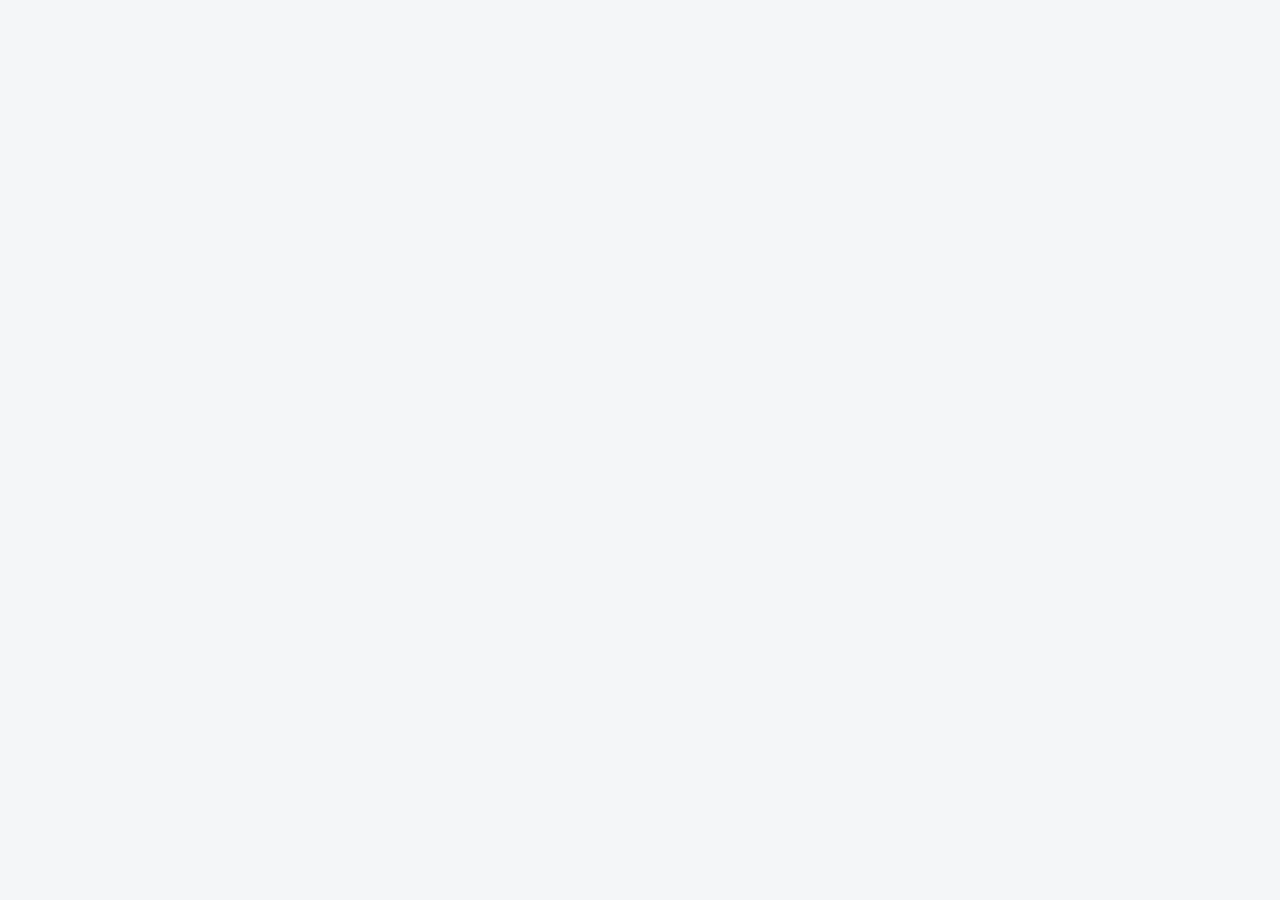
==== index.html @ 48431db2 "Add relocation research report and live tracker app Two deliverables for the Bengaluru move for AY 2" ====
<!doctype html>
<html lang="en">
<head>
<meta charset="utf-8">
<meta name="viewport" content="width=device-width, initial-scale=1, viewport-fit=cover">
<meta name="description" content="Tracker for the east Bengaluru school search and house hunt, AY 2027-28.">
<meta name="color-scheme" content="light dark">
<style>html{-webkit-text-size-adjust:100%}body{margin:0}img{max-width:100%}[hidden]{display:none!important}</style>
<title>Doddanekkundi Tracker</title>
<link rel="preconnect" href="https://fonts.googleapis.com">
<link rel="preconnect" href="https://fonts.gstatic.com" crossorigin>
<link rel="stylesheet" href="https://fonts.googleapis.com/css2?family=Archivo:wght@500;600;700&family=IBM+Plex+Mono:wght@400;500;600&family=Source+Serif+4:opsz,wght@8..60,400;8..60,600&display=swap">

<style>
:root{
  --ground:#F4F6F8; --surface:#FFFFFF; --surface-2:#EDF1F5; --surface-3:#E3E9EF;
  --ink:#141D26; --ink-2:#4C5A6A; --ink-3:#74838F;
  --rule:#DCE3EA; --rule-strong:#B9C4CF;
  --accent:#1B5FB0; --accent-soft:#E7EFFA; --on-accent:#FFFFFF;
  --go:#166B45; --go-bg:#E2F1E9;
  --warn:#95610A; --warn-bg:#F7EEDC;
  --stop:#9E3229; --stop-bg:#F7E5E2;
  --idle:#5D6B79; --idle-bg:#E8EDF2;
}
@media (prefers-color-scheme: dark){
  :root:not([data-theme="light"]){
    --ground:#0D131A; --surface:#151E27; --surface-2:#1C2732; --surface-3:#243140;
    --ink:#E4EAF0; --ink-2:#A2B0BE; --ink-3:#7B8996;
    --rule:#26323E; --rule-strong:#3A4854;
    --accent:#79ADEF; --accent-soft:#16283C; --on-accent:#0D131A;
    --go:#5CC38C; --go-bg:#12291F;
    --warn:#DFAE55; --warn-bg:#2C2314;
    --stop:#E88C7F; --stop-bg:#2E1A18;
    --idle:#93A1B1; --idle-bg:#1E2933;
  }
}
:root[data-theme="dark"]{
  --ground:#0D131A; --surface:#151E27; --surface-2:#1C2732; --surface-3:#243140;
  --ink:#E4EAF0; --ink-2:#A2B0BE; --ink-3:#7B8996;
  --rule:#26323E; --rule-strong:#3A4854;
  --accent:#79ADEF; --accent-soft:#16283C; --on-accent:#0D131A;
  --go:#5CC38C; --go-bg:#12291F;
  --warn:#DFAE55; --warn-bg:#2C2314;
  --stop:#E88C7F; --stop-bg:#2E1A18;
  --idle:#93A1B1; --idle-bg:#1E2933;
}
*{box-sizing:border-box}
body{background:var(--ground);color:var(--ink);font-family:"Source Serif 4",Georgia,serif;font-size:15px;line-height:1.55;-webkit-font-smoothing:antialiased;margin:0}
h1,h2,h3,h4,button,th,label,.ui{font-family:Archivo,"Helvetica Neue",Arial,sans-serif}
.mono,td.n,input,select,textarea,.tile-v,.tel{font-family:"IBM Plex Mono",ui-monospace,Menlo,monospace;font-variant-numeric:tabular-nums}
p{margin:0}
a{color:var(--accent)}
:focus-visible{outline:2px solid var(--accent);outline-offset:2px;border-radius:3px}
.app{max-width:1240px;margin:0 auto;padding:0 16px 90px}

.hdr{background:var(--surface);border-bottom:1px solid var(--rule)}
.hdr-in{max-width:1240px;margin:0 auto;padding:18px 16px 0;display:flex;flex-direction:column;gap:15px}
.hdr-top{display:flex;justify-content:space-between;align-items:flex-start;gap:14px;flex-wrap:wrap}
h1{font-size:1.34rem;letter-spacing:-.018em;font-weight:700;margin:0;line-height:1.15}
.sub{font-size:.82rem;color:var(--ink-3);margin-top:3px}
.sync{display:flex;align-items:center;gap:7px;font-family:"IBM Plex Mono",monospace;font-size:.68rem;letter-spacing:.03em;color:var(--ink-3);border:1px solid var(--rule);padding:5px 10px;border-radius:20px;white-space:nowrap}
.sync .led{width:7px;height:7px;border-radius:50%;background:var(--idle);flex:none}
.sync.cloud .led{background:var(--go)}
.sync.local .led{background:var(--warn)}
.tiles{display:grid;grid-template-columns:repeat(auto-fit,minmax(108px,1fr));gap:0;border-top:1px solid var(--rule)}
.tile{padding:12px 14px 12px 0;border-right:1px solid var(--rule)}
.tile:last-child{border-right:none}
.tile-k{font-size:.62rem;text-transform:uppercase;letter-spacing:.1em;color:var(--ink-3);font-weight:600;font-family:Archivo,sans-serif}
.tile-v{font-size:1.18rem;font-weight:600;margin:2px 0 0;display:block;line-height:1.2}
.tile-v small{font-size:.7rem;color:var(--ink-3);font-weight:400}
nav.tabs{display:flex;overflow-x:auto}
nav.tabs button{background:none;border:none;border-bottom:2px solid transparent;color:var(--ink-3);font-size:.82rem;font-weight:600;padding:11px 14px;cursor:pointer;white-space:nowrap}
nav.tabs button:hover{color:var(--ink)}
nav.tabs button[aria-selected="true"]{color:var(--accent);border-bottom-color:var(--accent)}

.bar{display:flex;gap:8px;align-items:center;flex-wrap:wrap;margin:18px 0 13px}
.bar .spacer{flex:1}
input,select,textarea{font-size:.82rem;color:var(--ink);background:var(--surface);border:1px solid var(--rule-strong);padding:7px 9px;border-radius:3px;max-width:100%}
textarea{width:100%;resize:vertical;min-height:58px;line-height:1.5}
input::placeholder,textarea::placeholder{color:var(--ink-3)}
button.btn{font-size:.78rem;font-weight:600;padding:7px 13px;border-radius:3px;cursor:pointer;background:var(--surface);color:var(--ink);border:1px solid var(--rule-strong)}
button.btn:hover{background:var(--surface-2)}
button.btn.primary{background:var(--accent);color:var(--on-accent);border-color:var(--accent)}
button.btn.ghost{border-color:transparent;color:var(--ink-3)}
button.btn.ghost:hover{color:var(--stop);background:var(--stop-bg)}

.chip{display:inline-block;font-family:Archivo,sans-serif;font-size:.62rem;text-transform:uppercase;letter-spacing:.07em;font-weight:600;padding:3px 7px;border-radius:2px;white-space:nowrap}
.c-go{background:var(--go-bg);color:var(--go)}
.c-warn{background:var(--warn-bg);color:var(--warn)}
.c-stop{background:var(--stop-bg);color:var(--stop)}
.c-idle{background:var(--idle-bg);color:var(--idle)}
.c-acc{background:var(--accent-soft);color:var(--accent)}

/* call affordance */
.call{display:inline-flex;align-items:center;gap:6px;background:var(--accent);color:var(--on-accent);text-decoration:none;
  font-family:Archivo,sans-serif;font-size:.78rem;font-weight:600;padding:8px 14px;border-radius:3px;white-space:nowrap}
.call:hover{filter:brightness(1.08)}
.call.sm{padding:5px 10px;font-size:.72rem}
.call[aria-disabled="true"]{background:var(--surface-2);color:var(--ink-3);pointer-events:none}
.tel{font-size:.74rem;color:var(--ink-2);display:block;margin-top:3px;word-break:break-all}

.card{background:var(--surface);border:1px solid var(--rule);border-radius:4px}
.scroller{overflow-x:auto;border:1px solid var(--rule);background:var(--surface);border-radius:4px}
table{border-collapse:collapse;width:100%;min-width:940px;font-size:.85rem}
th{font-family:Archivo,sans-serif;font-size:.62rem;text-transform:uppercase;letter-spacing:.08em;font-weight:600;color:var(--ink-3);text-align:left;padding:10px 12px;border-bottom:1px solid var(--rule-strong);background:var(--surface-2);white-space:nowrap}
td{padding:9px 12px;border-bottom:1px solid var(--rule);vertical-align:top}
tr.open td{background:var(--surface-2)}
td.n{font-size:.78rem;color:var(--ink-2);white-space:nowrap}
td.nm{font-family:Archivo,sans-serif;font-weight:600;font-size:.87rem;min-width:180px;cursor:pointer}
td.nm .a{display:block;font-family:"IBM Plex Mono",monospace;font-size:.7rem;color:var(--ink-3);font-weight:400;margin-top:2px}
td.nm .flags{display:flex;gap:5px;margin-top:5px;flex-wrap:wrap}
tbody tr:last-child td{border-bottom:none}
select.mini{font-size:.74rem;padding:4px 6px;max-width:148px}

/* mobile cards */
.cards{display:flex;flex-direction:column;gap:10px}
.scard{background:var(--surface);border:1px solid var(--rule);border-radius:4px;padding:14px}
.scard.hi{border-color:var(--accent)}
.scard h3{font-size:.98rem;margin:0;letter-spacing:-.005em}
.scard .a{font-family:"IBM Plex Mono",monospace;font-size:.72rem;color:var(--ink-3);margin-top:2px}
.scard .flags{display:flex;gap:5px;flex-wrap:wrap;margin-top:8px}
.scard .meta{display:flex;gap:14px;margin-top:10px;font-family:"IBM Plex Mono",monospace;font-size:.74rem;color:var(--ink-2);flex-wrap:wrap}
.scard .meta b{color:var(--ink-3);font-weight:500}
.scard .acts{display:flex;gap:8px;align-items:center;margin-top:12px;flex-wrap:wrap}
.scard .picks{display:flex;gap:8px;margin-top:10px;flex-wrap:wrap}
.scard .picks select{flex:1;min-width:132px}
.scard .body{margin-top:14px;padding-top:14px;border-top:1px solid var(--rule);display:flex;flex-direction:column;gap:12px}

.detail{background:var(--surface-2);border-bottom:1px solid var(--rule)}
.detail-in{padding:18px 14px 22px;display:grid;grid-template-columns:minmax(0,1.45fr) minmax(0,1fr);gap:24px}
@media (max-width:860px){.detail-in{grid-template-columns:1fr}}
.qlist{display:flex;flex-direction:column;border:1px solid var(--rule);background:var(--surface);border-radius:4px}
.q{padding:12px 13px;border-bottom:1px solid var(--rule);display:flex;flex-direction:column;gap:7px}
.q:last-child{border-bottom:none}
.q-h{display:flex;gap:9px;align-items:baseline}
.q-n{font-family:"IBM Plex Mono",monospace;font-size:.67rem;font-weight:600;color:var(--ink-3);flex:none}
.q-t{font-size:.86rem;line-height:1.45}
.q-hint{font-size:.75rem;color:var(--ink-3);display:block;margin-top:3px;font-style:normal}
.side{display:flex;flex-direction:column;gap:14px}
.fld{display:flex;flex-direction:column;gap:5px}
.fld label{font-size:.63rem;text-transform:uppercase;letter-spacing:.09em;font-weight:600;color:var(--ink-3)}
.fld input,.fld select{width:100%}

.phase{margin-bottom:24px}
.phase-h{display:flex;align-items:baseline;gap:12px;margin-bottom:9px;padding-bottom:7px;border-bottom:1px solid var(--rule)}
.phase-when{font-family:"IBM Plex Mono",monospace;font-size:.72rem;font-weight:600;letter-spacing:.05em;color:var(--accent);text-transform:uppercase}
.phase-c{font-family:"IBM Plex Mono",monospace;font-size:.72rem;color:var(--ink-3);margin-left:auto}
.tasks{display:flex;flex-direction:column;border:1px solid var(--rule);background:var(--surface);border-radius:4px}
.task{display:flex;gap:11px;align-items:flex-start;padding:11px 13px;border-bottom:1px solid var(--rule);cursor:pointer}
.task:last-child{border-bottom:none}
.task:hover{background:var(--surface-2)}
.task input{margin:3px 0 0;accent-color:var(--accent);width:16px;height:16px;flex:none;cursor:pointer}
.task span{font-size:.89rem;line-height:1.45}
.task.done span{color:var(--ink-3);text-decoration:line-through}

.prose{max-width:66ch;display:flex;flex-direction:column;gap:15px;font-size:.96rem;line-height:1.62}
.prose h3{font-size:1.01rem;margin:9px 0 0}
.note{background:var(--surface);border:1px solid var(--rule);border-left:3px solid var(--accent);padding:14px 16px;display:flex;flex-direction:column;gap:7px}
.note.w{border-left-color:var(--warn)}
.cfg{display:grid;grid-template-columns:repeat(auto-fit,minmax(240px,1fr));border:1px solid var(--rule);background:var(--surface);border-radius:4px}
.cfg>div{padding:16px;border-right:1px solid var(--rule);display:flex;flex-direction:column;gap:8px}
.cfg>div:last-child{border-right:none}
.cfg .pick{background:var(--accent-soft)}
.lg{font-family:"IBM Plex Mono",monospace;font-size:.77rem;display:flex;flex-direction:column;gap:4px}
.lg b{color:var(--ink-3);font-weight:500}
.empty{padding:32px 18px;text-align:center;color:var(--ink-3);font-size:.89rem}
.err{background:var(--stop-bg);color:var(--stop);border:1px solid var(--stop);padding:9px 13px;border-radius:3px;font-size:.8rem;margin:13px 0}
.hint{font-size:.78rem;color:var(--ink-3);margin:10px 2px 0;line-height:1.5}
@media (max-width:640px){.tile{border-right:none;border-bottom:1px solid var(--rule)}}
@media (prefers-reduced-motion:reduce){*{transition:none!important;animation:none!important}}
</style>
</head>
<body>

<div id="root"></div>

<script src="https://cdnjs.cloudflare.com/ajax/libs/react/18.3.1/umd/react.production.min.js"></script>
<script src="https://cdnjs.cloudflare.com/ajax/libs/react-dom/18.3.1/umd/react-dom.production.min.js"></script>
<script>
(function(){
"use strict";
var h = React.createElement;
var T = new Proxy({}, { get:function(_,tag){ return function(p){ return h(tag,p,Array.prototype.slice.call(arguments,1)); }; } });
var useState = React.useState, useEffect = React.useEffect, useMemo = React.useMemo;

/* ==========================================================
   CATALOGUE — static reference content, not user state.
   Phone numbers are from public directories: verify as you go.
   ========================================================== */
var SCHOOLS = [
  {id:"vibgyor-rise", name:"VIBGYOR Rise", area:"Doddanekkundi", km:2, upto:"10 ?", fee:"1.14–1.65L", read:"go",
   phone:"+91 96866 91166", email:"vi-doddanekkundi.support@vgos.org",
   note:"Closest school to the office by a distance. Confirm whether this campus runs XI–XII."},
  {id:"ekya-itpl", name:"Ekya School ITPL", area:"Doddanekkundi Extn", km:2.5, upto:"XII", fee:"1.8–2.4L", read:"warn",
   phone:"080 4680 9096", email:"admissions@ekyaschools.com",
   note:"Grade 1–12, strong academics, nearest good school to the office. The one real budget risk — at two children it likely breaks ₹5L on its own."},
  {id:"narayana-marathahalli", name:"Narayana e-Techno", area:"Marathahalli", km:3, upto:"X", fee:"60–85k", telugu:true, read:"go",
   phone:"+91 70222 93912", phone2:"+91 70222 81466",
   note:"Best odds on the list for a Telugu answer, and cheap. Exam-drill culture; typically ends at X."},
  {id:"sri-chaitanya", name:"Sri Chaitanya", area:"Marathahalli / Munnekolala", km:3, upto:"X", fee:"45–75k", telugu:true, read:"go",
   phone:"+91 88610 04639", phone2:"+91 90717 66562",
   note:"Same logic as Narayana. High pressure — weigh differently for Grade 5 than Grade 9."},
  {id:"mtb-jjv", name:"MTB Jnana Jyothi Vidyanikethan", area:"Mahadevapura", km:3, upto:"?", fee:"?", read:"warn",
   note:"Small local school, low fees. Number not found — check Class 9 seats and XI–XII before spending time."},
  {id:"pragathi", name:"Pragathi School", area:"Mahadevapura", km:3, upto:"?", fee:"~70k–1.2L", read:"warn",
   phone:"+91 93413 47534", phone2:"+91 89049 44991", email:"pragathischooladmission@gmail.com",
   note:"Runs CBSE and state board, which sometimes means more language flexibility. Worth one call for that alone."},
  {id:"nps-vibhuthipura", name:"NPS Vibhuthipura", area:"Vibhuthipura", km:3.5, upto:"growing", fee:"verify", read:"warn",
   phone:"+91 63669 49138",
   note:"Grade 8 only starts in 2026–27, so Grade 9 would be its first-ever cohort. Great brand, no results record here yet."},
  {id:"rbgs-marathahalli", name:"Ravindra Bharathi Global", area:"Marathahalli", km:3.5, upto:"X", fee:"70–80k", telugu:true, read:"go",
   phone:"+91 73537 77385", phone2:"+91 90363 60044",
   note:"Hyderabad chain, so Telugu is plausible. Ends at X — a two-year stop for the elder child."},
  {id:"brigade", name:"The Brigade School", area:"Mahadevapura / Whitefield", km:4, upto:"XII", fee:"~72k–1.2L", read:"go",
   phone:"+91 63648 59376", email:"tbswadmission@brigadeschools.edu.in",
   note:"Best structural fit found: runs to XII AND publicly lists seats in Grade 5, Grade 9 and Grade 12. Registration opened 3 September last year, so its 2027–28 window is opening about now."},
  {id:"mvj", name:"MVJ International", area:"Marathahalli", km:4, upto:"?", fee:"~70k+", read:"go",
   phone:"080 4302 4471", phone2:"+91 97420 00633", email:"contact@mvjinternationalschool.edu.in",
   note:"Ranked #3 Whitefield-Plus CBSE and #15 Bengaluru, Times School Survey 2025–26. Best quality-per-rupee signal nearby."},
  {id:"narayana-kundalahalli", name:"Narayana Co School", area:"Kundalahalli", km:4, upto:"X", fee:"~60–85k", telugu:true, read:"idle",
   note:"Same chain, second campus. Ask Narayana centrally about Telugu, then pick whichever campus has a Grade 9 seat."},
  {id:"vagdevi", name:"Vagdevi Vilas", area:"Marathahalli", km:4, upto:"X", fee:"~77k", read:"warn",
   phone:"+91 80500 05851", phone2:"+91 96865 77189", email:"info@vvi.edu.in",
   note:"Applications open at Ganesha Chaturthi each year — i.e. right now. Ends at X."},
  {id:"genius-global", name:"Genius Global School", area:"Marathahalli", km:4, upto:"X", fee:"55k–1.06L", read:"stop",
   note:"Nursery–10 only, so not for Grade 9. Still viable for the Grade 5 child if the language answer is good."},
  {id:"janes", name:"Janes International", area:"Hoodi / Garudacharpalya", km:4.5, upto:"?", fee:"?", read:"warn",
   note:"Could not confirm board, fees, grade range or number from any source. Get the basics before visiting."},
  {id:"vrukksha", name:"The Vrukksha School", area:"Mahadevapura / Dooravani Nagar", km:5, upto:"?", fee:"~43–50k", read:"warn",
   phone:"+91 96324 46699", phone2:"+91 96634 46699",
   note:"Cheapest credible option in the ring. Newer school — ask directly about Class X results history."},
  {id:"sm-english", name:"SM English School", area:"Hoodi", km:5, upto:"?", fee:"?", read:"warn",
   note:"Society founded 1965; board affiliation not confirmable online. Confirm it is CBSE before anything else."},
  {id:"gopalan-national", name:"Gopalan National School", area:"Mahadevapura", km:5, upto:"ICSE", fee:"—", read:"stop",
   note:"ICSE, not CBSE. If you want the group, check Gopalan International at Hoodi instead — different board."},
  {id:"shishya-beml", name:"Shishya BEML Public School", area:"Kaggadasapura", km:6, upto:"XII", fee:"1.08–1.18L", read:"go",
   phone:"080 6452 0004", phone2:"080 2524 7242", email:"contact@shishyabemlschool.edu.in",
   note:"Since 1994, CBSE to XII, sensible fees, established results. Kaggadasapura, not Whitefield."},
  {id:"geethanjali", name:"Geethanjali Vidyalaya", area:"Kaggadasapura / CV Raman Nagar", km:6, upto:"XII", fee:"verify", read:"go",
   phone:"080 2527 2357", phone2:"+91 99001 36176",
   note:"25 years, 2.5-acre campus, ~1,100 students, Nursery–XII. Good size-to-attention ratio."},
  {id:"narayana-kaggadasapura", name:"Narayana e-Techno", area:"Kaggadasapura", km:6, upto:"X", fee:"~60–85k", telugu:true, read:"idle",
   note:"Third Narayana campus in range."},
  {id:"narayana-krpuram", name:"Narayana e-Techno", area:"KR Puram", km:6, upto:"X", fee:"~60–85k", telugu:true, read:"idle",
   note:"Fourth Narayana campus in range."},
  {id:"amara-jyothi", name:"Amara Jyothi Public School", area:"KR Puram / Devasandra", km:6.5, upto:"XII", fee:"low", read:"go",
   phone:"+91 63638 53388", phone2:"+91 83108 85066", email:"info@amarajyothipublicschool.edu.in",
   note:"Since 1998, Pre-Nursery to XII, genuinely inexpensive. Strong value play if the bus route reaches you."},
  {id:"orchids-cvrn", name:"Orchids The International", area:"CV Raman Nagar", km:6.5, upto:"X", fee:"1.19–2.3L", read:"stop",
   note:"Nursery–10 only and near the top of the band. Kannada explicitly not a prerequisite here — worth a language call for Grade 5."},
  {id:"euroschool", name:"EuroSchool", area:"Whitefield / Hoodi", km:7.5, upto:"XII", fee:"1.63–1.79L", read:"warn",
   phone:"+91 70385 55555", email:"connect@euroschoolindia.com",
   note:"Nursery–12, solid, and its site is already advertising 2027–28 admissions. Two children here plus transport lands right at the ₹5L ceiling."},
  {id:"narayana-kasturinagar", name:"Narayana Olympiad", area:"Kasturi Nagar", km:8, upto:"X", fee:"~60–85k", telugu:true, read:"idle",
   note:"Furthest Narayana. Only if it is the campus that says yes to Telugu."},
  {id:"vishwa-vidyapeeth", name:"Vishwa Vidyapeeth", area:"Varthur", km:8.5, upto:"XII", fee:"verify", read:"warn",
   phone:"+91 70220 09757", phone2:"+91 76762 27483", email:"enquiry@vishwavidyapeeth.edu.in",
   note:"Multi-board campus to XII. Wrong side of Varthur traffic from Doddanekkundi at 8am."},
  {id:"presidency-east", name:"Presidency School Bangalore East", area:"Kasturi Nagar", km:8.5, upto:"XII", fee:"verify", read:"warn",
   phone:"+91 96208 12270", phone2:"080 4227 7351", email:"admission-psbe@presidency.edu.in",
   note:"Runs to XII, placement test for all entrants. Registration historically opens 1 October."},
  {id:"ppec", name:"Poornaprajna Education Centre", area:"Indiranagar", km:9.5, upto:"XII", fee:"verify", read:"stop",
   note:"Good school, wrong geography. From Doddanekkundi this is a daily crawl down ORR in both peaks."},
  {id:"new-pratham", name:"New Pratham Public School", area:"unconfirmed", km:99, upto:"?", fee:"?", read:"warn",
   note:"Nothing reliable surfaced. Get the address off the site and check it against your rental zone before spending a visit."}
];

var QUESTIONS = [
  {k:"q1", t:"Which languages do you offer as R1, R2 and R3 for Class IX under Circular Acad-33/2026?", hint:"If they don't know the circular, ask for the academic coordinator."},
  {k:"q2", t:"Are you registered on OASIS to offer Telugu — subject code 007 or 089?", hint:"A yes/no fact about the school, not an opinion. This one settles everything."},
  {k:"q3", t:"If Telugu isn't available as R2, will you take it as R3 with internal school-based assessment?", hint:"Point out there is no Class X board paper for R3 for this batch. Most likely ask to succeed."},
  {k:"q4", t:"How do you handle a Class 9 lateral entrant from another state who has never studied Kannada?", hint:"Ask what they actually did for previous such students — not what the policy says."},
  {k:"q5", t:"Is the combination locked at admission, and can it change before you upload Class IX registration to CBSE?", hint:"Get the deadline date. That is the real decision point."},
  {k:"q6", t:"Do you run Classes XI and XII, and in which streams?", hint:"For the Grade 9 child this is close to disqualifying if the answer is no."},
  {k:"q7", t:"Are there Class IX and Class V seats for 2027–28, is there an entrance test, and on what date?", hint:""},
  {k:"q8", t:"Does your bus cover our rental zone? Pickup time and one-way ride time?", hint:"Ask for ride time, not distance. On ORR they are unrelated."},
  {k:"q9", t:"What is the full annual outgo — tuition, admission, transport, books, uniform, building fee?", hint:"One number per child per year, in writing."}
];

var PHASES = [
  {when:"September 2026 — now", tasks:[
    ["s1","Call The Brigade School Mahadevapura — it lists Grade 5, 9 and 12 seats and its window opens about now"],
    ["s2","Call Narayana e-Techno Marathahalli — lead with Q2 (OASIS code 007/089)"],
    ["s3","Call Shishya BEML Kaggadasapura"],
    ["s4","Ask Narayana / Sri Chaitanya head office about Telugu centrally, not campus by campus"],
    ["s5","Check whether Vagdevi Vilas and EuroSchool 2027–28 applications have already opened"]]},
  {when:"October 2026", tasks:[
    ["o1","Presidency School East registration opens (historically 1 Oct)"],
    ["o2","Submit applications to every school still in Shortlist"],
    ["o3","Get any language accommodation confirmed BY EMAIL, not verbally"]]},
  {when:"November – December 2026", tasks:[
    ["n1","Entrance tests and parent interactions"],
    ["n2","Cut the list to three"],
    ["n3","Visit at 8am on a school day, not on a weekend tour"],
    ["n4","Ride the actual bus route from the candidate rental zone"]]},
  {when:"December 2026", tasks:[
    ["d1","Check Blue Line / Doddanekkundi metro station status"],
    ["d2","Lock the rental zone — after the school is decided, not before"]]},
  {when:"January – February 2027", tasks:[
    ["j1","Accept an offer and pay"],
    ["j2","Request the Transfer Certificate from the current school — start early, this runs late for interstate moves"],
    ["j3","Confirm the CBSE Class IX registration deadline (the date the language combination stops being changeable)"]]},
  {when:"February – March 2027", tasks:[
    ["f1","Sign the lease — 2 months deposit, 11-month term"],
    ["f2","Register the agreement on Kaveri 2.0 (₹5,000 penalty if you skip it)"]]},
  {when:"April – June 2027", tasks:[
    ["a1","Confirm whether the session starts in April or June — it moves the whole move date"],
    ["a2","Move"]]}
];

var ZONES = [
  {v:"A", l:"A · Doddanekkundi / Marathahalli", km:"0–3 km", two:"₹25–38k", three:"₹45k+"},
  {v:"B", l:"B · Kaggadasapura / CV Raman Nagar", km:"5–7 km", two:"₹26–41k", three:"₹45k+"},
  {v:"C", l:"C · Mahadevapura / Hoodi", km:"3–5 km", two:"₹27–35k", three:"₹30–60k"},
  {v:"D", l:"D · Kadugodi / Varthur / Panathur", km:"8–12 km", two:"₹22–30k", three:"₹35–60k"}
];

var STATUS = [
  {v:"none", l:"Not started", c:"c-idle"},
  {v:"queued", l:"To call", c:"c-acc"},
  {v:"called", l:"Called", c:"c-warn"},
  {v:"shortlist", l:"Shortlist", c:"c-go"},
  {v:"reject", l:"Rejected", c:"c-stop"}
];
var TELUGU = [
  {v:"unknown", l:"Telugu: unknown", c:"c-idle"},
  {v:"r2", l:"Telugu as R2", c:"c-go"},
  {v:"r3", l:"Telugu as R3", c:"c-go"},
  {v:"maybe", l:"Telugu: will consider", c:"c-warn"},
  {v:"no", l:"Telugu: no", c:"c-stop"}
];
var RSTATUS = [
  {v:"lead", l:"Lead", c:"c-idle"},
  {v:"contacted", l:"Contacted", c:"c-acc"},
  {v:"seen", l:"Viewed", c:"c-warn"},
  {v:"shortlist", l:"Shortlist", c:"c-go"},
  {v:"reject", l:"Rejected", c:"c-stop"}
];
function look(list,v){ for(var i=0;i<list.length;i++) if(list[i].v===v) return list[i]; return list[0]; }
function telHref(n){ return "tel:" + String(n||"").replace(/[^\d+]/g,""); }

/* ==========================================================
   STORE — db when hosted as an Artifact, localStorage elsewhere.
   ========================================================== */
var COLS = ["schools","rentals","tasks"];
var LS_KEY = "ddk-tracker-v1";

var store = (function(){
  var api=null, mode="loading", err=null;
  var cache = {schools:{}, rentals:{}, tasks:{}};
  var subs = [];
  function notify(){ for(var i=0;i<subs.length;i++) subs[i](); }
  function saveLocal(){ try{ localStorage.setItem(LS_KEY, JSON.stringify(cache)); }catch(e){} }
  function loadLocal(){
    try{
      var raw = JSON.parse(localStorage.getItem(LS_KEY)||"{}");
      COLS.forEach(function(c){ cache[c] = (raw && raw[c]) || {}; });
    }catch(e){}
  }
  function init(){
    var p=null;
    try{ if (window.claude && typeof window.claude.use === "function") p = window.claude.use("db"); }catch(e){ p=null; }
    if (!p || typeof p.then !== "function"){ mode="local"; loadLocal(); notify(); return; }
    p.then(function(cap){
      if(!cap){ mode="local"; loadLocal(); notify(); return; }
      api=cap; mode="cloud";
      COLS.forEach(function(col){
        try{
          api.collection(col).onSnapshot(function(snap){
            var next={};
            snap.docs.forEach(function(d){ if(d.exists) next[d.id]=d.data(); });
            cache[col]=next; notify();
          }, function(e){
            err = (e&&e.code)==="revoked"
              ? "Your access to the saved data was withdrawn while the page was open. Reload to try again."
              : "Live sync stopped ("+((e&&e.code)||"unknown")+"). Your edits may not be saving — reload the page.";
            notify();
          });
        }catch(e){}
      });
      notify();
    }, function(){ mode="local"; loadLocal(); notify(); });
  }
  init();
  return {
    subscribe:function(fn){ subs.push(fn); return function(){ subs = subs.filter(function(f){return f!==fn;}); }; },
    mode:function(){ return mode; },
    error:function(){ return err; },
    all:function(col){ return cache[col]||{}; },
    get:function(col,id){ return (cache[col]||{})[id]||null; },
    put:function(col,id,patch){
      var cur=(cache[col]||{})[id]||{};
      var next=Object.assign({},cur,patch,{updatedAt:new Date().toISOString()});
      cache[col][id]=next; notify();
      if(mode==="cloud"&&api){
        api.doc(col+"/"+id).set(next).catch(function(e){
          err = (e&&e.code)==="quota_exceeded"
            ? "The saved store is full — delete some rental entries before adding more."
            : "That change did not save ("+((e&&e.code)||"unknown")+"). Try again.";
          notify();
        });
      } else saveLocal();
    },
    remove:function(col,id){
      delete cache[col][id]; notify();
      if(mode==="cloud"&&api){ api.doc(col+"/"+id).delete().catch(function(){}); }
      else saveLocal();
    },
    newId:function(){ return "r"+Date.now().toString(36)+Math.random().toString(36).slice(2,6); }
  };
})();

function useStore(){
  var s=useState(0), tick=s[1];
  useEffect(function(){ return store.subscribe(function(){ tick(function(v){return v+1;}); }); },[]);
  return store;
}
function useNarrow(){
  var q = "(max-width: 760px)";
  var s = useState(typeof window.matchMedia === "function" ? window.matchMedia(q).matches : false);
  var v = s[0], set = s[1];
  useEffect(function(){
    if (typeof window.matchMedia !== "function") return;
    var m = window.matchMedia(q), fn = function(e){ set(e.matches); };
    if (m.addEventListener) m.addEventListener("change", fn); else m.addListener(fn);
    return function(){ if (m.removeEventListener) m.removeEventListener("change", fn); else m.removeListener(fn); };
  },[]);
  return v;
}
function Field(props){
  var st=useState(props.value||""), val=st[0], set=st[1];
  useEffect(function(){ set(props.value||""); },[props.value, props.rowKey]);
  var common = {
    value: val,
    placeholder: props.placeholder||"",
    onChange:function(e){ set(e.target.value); },
    onBlur:function(){ if((props.value||"") !== val) props.onCommit(val); }
  };
  return props.area ? T.textarea(common) : T.input(Object.assign({type:"text"}, common));
}
function CallBtn(props){
  var num = props.number;
  if (!num) return T.span({className:"call sm", "aria-disabled":"true"}, "No number");
  return T.a({className:"call" + (props.small ? " sm" : ""), href:telHref(num)}, "Call");
}

/* ==========================================================
   SCHOOLS
   ========================================================== */
function QuestionList(props){
  var s = props.s, sc = props.sc, rec = props.rec;
  return T.div({className:"qlist"}, QUESTIONS.map(function(q){
    return T.div({className:"q", key:q.k},
      T.div({className:"q-h"},
        T.span({className:"q-n"}, q.k.toUpperCase()),
        T.span({className:"q-t"}, q.t, q.hint ? T.em({className:"q-hint"}, q.hint) : null)),
      h(Field, {rowKey:sc.id, area:true, value:rec[q.k]||"", placeholder:"Their answer…",
        onCommit:function(v){ var p={}; p[q.k]=v; s.put("schools", sc.id, p); }}));
  }));
}
function SideFields(props){
  var s=props.s, sc=props.sc, rec=props.rec;
  return T.div({className:"side"},
    T.p({style:{fontSize:".87rem", color:"var(--ink-2)"}}, sc.note),
    sc.email ? T.p({style:{fontSize:".78rem"}}, T.a({href:"mailto:"+sc.email}, sc.email)) : null,
    T.div({className:"fld"}, T.label(null,"Phone (edit if wrong)"),
      h(Field,{rowKey:sc.id, value:rec.phone||"", placeholder:sc.phone||"not found — add it",
        onCommit:function(v){ s.put("schools",sc.id,{phone:v}); }})),
    T.div({className:"fld"}, T.label(null,"Confirmed annual fee"),
      h(Field,{rowKey:sc.id, value:rec.fee||"", placeholder:sc.fee,
        onCommit:function(v){ s.put("schools",sc.id,{fee:v}); }})),
    T.div({className:"fld"}, T.label(null,"Who you spoke to"),
      h(Field,{rowKey:sc.id, value:rec.contact||"", placeholder:"Name, extension, email",
        onCommit:function(v){ s.put("schools",sc.id,{contact:v}); }})),
    T.div({className:"fld"}, T.label(null,"Called on"),
      T.input({type:"date", value:rec.calledOn||"",
        onChange:function(e){ s.put("schools",sc.id,{calledOn:e.target.value}); }})),
    T.div({className:"fld"}, T.label(null,"Notes"),
      h(Field,{rowKey:sc.id, area:true, value:rec.notes||"", placeholder:"Anything else worth remembering",
        onCommit:function(v){ s.put("schools",sc.id,{notes:v}); }})));
}

function SchoolsView(){
  var s=useStore(), narrow=useNarrow();
  var f=useState({q:"", status:"all", telugu:"all", senior:false, near:false, phoned:false}), filt=f[0], setFilt=f[1];
  var o=useState(null), open=o[0], setOpen=o[1];
  function up(k,v){ var x={}; x[k]=v; setFilt(Object.assign({},filt,x)); }

  var rows = useMemo(function(){
    return SCHOOLS.filter(function(sc){
      var rec = s.get("schools", sc.id) || {};
      if (filt.q && (sc.name+" "+sc.area).toLowerCase().indexOf(filt.q.toLowerCase()) < 0) return false;
      if (filt.status !== "all" && (rec.status||"none") !== filt.status) return false;
      if (filt.telugu !== "all" && (rec.telugu||"unknown") !== filt.telugu) return false;
      if (filt.senior && sc.upto !== "XII") return false;
      if (filt.near && sc.km > 5) return false;
      if (filt.phoned && !(rec.phone || sc.phone)) return false;
      return true;
    });
  }, [filt, s.all("schools")]);

  var controls = T.div({className:"bar"},
    T.input({type:"search", placeholder:"Search school or area…", value:filt.q, style:{minWidth:"170px",flex:narrow?"1 1 100%":"none"},
      onChange:function(e){ up("q", e.target.value); }}),
    T.select({value:filt.status, onChange:function(e){ up("status", e.target.value); }},
      T.option({value:"all"},"All statuses"),
      STATUS.map(function(x){ return T.option({key:x.v,value:x.v},x.l); })),
    T.select({value:filt.telugu, onChange:function(e){ up("telugu", e.target.value); }},
      T.option({value:"all"},"Any Telugu answer"),
      TELUGU.map(function(x){ return T.option({key:x.v,value:x.v},x.l); })),
    T.button({className:"btn"+(filt.senior?" primary":""), onClick:function(){ up("senior",!filt.senior); }},"Runs to XII"),
    T.button({className:"btn"+(filt.near?" primary":""), onClick:function(){ up("near",!filt.near); }},"Within 5 km"),
    T.button({className:"btn"+(filt.phoned?" primary":""), onClick:function(){ up("phoned",!filt.phoned); }},"Has a number"),
    T.div({className:"spacer"}),
    T.span({className:"ui", style:{fontSize:".76rem",color:"var(--ink-3)"}}, rows.length+" of "+SCHOOLS.length));

  if (narrow){
    return T.div(null, controls,
      T.div({className:"cards"}, rows.length===0
        ? T.div({className:"card"}, T.div({className:"empty"},"No school matches those filters."))
        : rows.map(function(sc){
            var rec = s.get("schools", sc.id)||{};
            var num = rec.phone || sc.phone;
            var isOpen = open===sc.id;
            var answered = QUESTIONS.filter(function(q){ return (rec[q.k]||"").trim(); }).length;
            return T.div({className:"scard"+(isOpen?" hi":""), key:sc.id},
              T.h3(null, sc.name),
              T.div({className:"a"}, sc.area),
              T.div({className:"flags"},
                T.span({className:"chip c-"+sc.read}, sc.read==="go"?"Shortlist":sc.read==="warn"?"Verify":sc.read==="stop"?"Drop":"Backup"),
                sc.telugu ? T.span({className:"chip c-acc"},"Telugu-origin chain") : null,
                answered>0 ? T.span({className:"chip c-idle"}, answered+"/9 answered") : null),
              T.div({className:"meta"},
                T.span(null, T.b(null,"km "), sc.km===99?"?":"~"+sc.km),
                T.span(null, T.b(null,"to "), sc.upto),
                T.span(null, T.b(null,"₹ "), rec.fee||sc.fee)),
              T.div({className:"acts"},
                h(CallBtn,{number:num}),
                T.button({className:"btn", onClick:function(){ setOpen(isOpen?null:sc.id); }}, isOpen?"Close":"Open call sheet"),
                num ? T.span({className:"tel"}, num) : null),
              T.div({className:"picks"},
                T.select({value:rec.status||"none","aria-label":"Status for "+sc.name,
                  onChange:function(e){ s.put("schools",sc.id,{status:e.target.value}); }},
                  STATUS.map(function(x){ return T.option({key:x.v,value:x.v},x.l); })),
                T.select({value:rec.telugu||"unknown","aria-label":"Telugu answer for "+sc.name,
                  onChange:function(e){ s.put("schools",sc.id,{telugu:e.target.value}); }},
                  TELUGU.map(function(x){ return T.option({key:x.v,value:x.v},x.l); }))),
              isOpen ? T.div({className:"body"},
                h(QuestionList,{s:s, sc:sc, rec:rec}),
                h(SideFields,{s:s, sc:sc, rec:rec})) : null);
          })),
      T.p({className:"hint"}, "Numbers came from public directories, not the schools — correct them in the call sheet as you go."));
  }

  return T.div(null, controls,
    T.div({className:"scroller"}, T.table(null,
      T.thead(null, T.tr(null,
        T.th(null,"School"), T.th(null,"Call"), T.th(null,"~km"), T.th(null,"To"),
        T.th(null,"Indicative ₹/yr"), T.th(null,"Status"), T.th(null,"Telugu"), T.th(null,"Read"))),
      T.tbody(null, rows.length===0
        ? T.tr(null, T.td({colSpan:8}, T.div({className:"empty"},"No school matches those filters.")))
        : rows.map(function(sc){
            var rec = s.get("schools", sc.id)||{};
            var num = rec.phone || sc.phone;
            var isOpen = open===sc.id;
            var answered = QUESTIONS.filter(function(q){ return (rec[q.k]||"").trim(); }).length;
            return [
              T.tr({key:sc.id, className:isOpen?"open":""},
                T.td({className:"nm", onClick:function(){ setOpen(isOpen?null:sc.id); }},
                  sc.name, T.span({className:"a"}, sc.area),
                  T.span({className:"flags"},
                    sc.telugu ? T.span({className:"chip c-acc"},"Telugu-origin chain") : null,
                    answered>0 ? T.span({className:"chip c-idle"}, answered+"/9 answered") : null)),
                T.td(null, h(CallBtn,{number:num, small:true}), num?T.span({className:"tel"},num):null),
                T.td({className:"n"}, sc.km===99?"?":"~"+sc.km),
                T.td({className:"n"}, sc.upto),
                T.td({className:"n"}, rec.fee||sc.fee),
                T.td(null, T.select({className:"mini", value:rec.status||"none","aria-label":"Status for "+sc.name,
                  onChange:function(e){ s.put("schools",sc.id,{status:e.target.value}); }},
                  STATUS.map(function(x){ return T.option({key:x.v,value:x.v},x.l); }))),
                T.td(null, T.select({className:"mini", value:rec.telugu||"unknown","aria-label":"Telugu answer for "+sc.name,
                  onChange:function(e){ s.put("schools",sc.id,{telugu:e.target.value}); }},
                  TELUGU.map(function(x){ return T.option({key:x.v,value:x.v},x.l); }))),
                T.td(null, T.span({className:"chip c-"+sc.read},
                  sc.read==="go"?"Shortlist":sc.read==="warn"?"Verify":sc.read==="stop"?"Drop":"Backup"))),
              isOpen ? T.tr({key:sc.id+"-d"}, T.td({colSpan:8, style:{padding:0}},
                T.div({className:"detail"}, T.div({className:"detail-in"},
                  T.div(null, T.h3({style:{margin:"0 0 10px"}},"The nine questions"), h(QuestionList,{s:s,sc:sc,rec:rec})),
                  h(SideFields,{s:s, sc:sc, rec:rec}))))) : null
            ];
          })))),
    T.p({className:"hint"}, "Numbers came from public directories, not the schools — correct them in the call sheet as you go. Twelve schools had no number I could find; add them when you have one."));
}

/* ==========================================================
   RENTALS
   ========================================================== */
function RentalsView(){
  var s=useStore(), narrow=useNarrow();
  var all=s.all("rentals");
  var ids=Object.keys(all).sort(function(a,b){ return (all[b].createdAt||"").localeCompare(all[a].createdAt||""); });
  function add(){
    s.put("rentals", s.newId(), {name:"", zone:"C", bhk:"2", rent:"", deposit:"", link:"", phone:"", status:"lead", notes:"", createdAt:new Date().toISOString()});
  }
  var head = T.div({className:"bar"},
    T.button({className:"btn primary", onClick:add}, "+ Add a place"),
    T.div({className:"spacer"}),
    T.span({className:"ui", style:{fontSize:".76rem",color:"var(--ink-3)"}},
      ids.length+" tracked · "+ids.filter(function(i){return all[i].status==="shortlist";}).length+" shortlisted"));

  if (ids.length===0){
    return T.div(null, head, T.div({className:"card"}, T.div({className:"empty"},
      T.p(null,"Nothing tracked yet."),
      T.p({style:{marginTop:"8px"}},"Add places as you find them. Zone C — Mahadevapura and Hoodi — is where ₹30–35k goes furthest."))));
  }

  if (narrow){
    return T.div(null, head, T.div({className:"cards"}, ids.map(function(id){
      var r=all[id];
      return T.div({className:"scard", key:id},
        h(Field,{rowKey:id, value:r.name||"", placeholder:"Society / address",
          onCommit:function(v){ s.put("rentals",id,{name:v}); }}),
        T.div({className:"picks"},
          T.select({value:r.zone||"C","aria-label":"Zone", onChange:function(e){ s.put("rentals",id,{zone:e.target.value}); }},
            ZONES.map(function(z){ return T.option({key:z.v,value:z.v}, "Zone "+z.v+" · "+z.km); })),
          T.select({value:r.bhk||"2","aria-label":"BHK", onChange:function(e){ s.put("rentals",id,{bhk:e.target.value}); }},
            ["1","2","3","4"].map(function(b){ return T.option({key:b,value:b}, b+" BHK"); })),
          T.select({value:r.status||"lead","aria-label":"Status", onChange:function(e){ s.put("rentals",id,{status:e.target.value}); }},
            RSTATUS.map(function(x){ return T.option({key:x.v,value:x.v},x.l); }))),
        T.div({className:"picks"},
          h(Field,{rowKey:id, value:r.rent||"", placeholder:"rent + maint",
            onCommit:function(v){ s.put("rentals",id,{rent:v}); }}),
          h(Field,{rowKey:id, value:r.deposit||"", placeholder:"deposit (months)",
            onCommit:function(v){ s.put("rentals",id,{deposit:v}); }})),
        T.div({className:"picks"},
          h(Field,{rowKey:id, value:r.phone||"", placeholder:"owner / broker number",
            onCommit:function(v){ s.put("rentals",id,{phone:v}); }})),
        T.div({className:"acts"},
          h(CallBtn,{number:r.phone, small:true}),
          r.link ? T.a({href:r.link, target:"_blank", rel:"noopener noreferrer", className:"btn", style:{textDecoration:"none"}}, "Listing ↗") : null,
          T.button({className:"btn ghost", onClick:function(){ s.remove("rentals",id); }},"Remove")),
        T.div({style:{marginTop:"10px"}},
          h(Field,{rowKey:id, value:r.link||"", placeholder:"listing URL",
            onCommit:function(v){ s.put("rentals",id,{link:v}); }})),
        T.div({style:{marginTop:"10px"}},
          h(Field,{rowKey:id, area:true, value:r.notes||"", placeholder:"Floor, light, water, landlord…",
            onCommit:function(v){ s.put("rentals",id,{notes:v}); }})));
    })));
  }

  return T.div(null, head, T.div({className:"scroller"}, T.table(null,
    T.thead(null, T.tr(null,
      T.th(null,"Place"), T.th(null,"Zone"), T.th(null,"BHK"), T.th(null,"Rent + maint"),
      T.th(null,"Deposit"), T.th(null,"Contact"), T.th(null,"Status"), T.th(null,"Notes"), T.th(null,""))),
    T.tbody(null, ids.map(function(id){
      var r=all[id];
      return T.tr({key:id},
        T.td({className:"nm"},
          h(Field,{rowKey:id, value:r.name||"", placeholder:"Society / address",
            onCommit:function(v){ s.put("rentals",id,{name:v}); }}),
          r.link ? T.span({className:"a"}, T.a({href:r.link, target:"_blank", rel:"noopener noreferrer"},"listing ↗")) : null,
          T.span({className:"a"}, h(Field,{rowKey:id, value:r.link||"", placeholder:"listing URL",
            onCommit:function(v){ s.put("rentals",id,{link:v}); }}))),
        T.td(null, T.select({className:"mini", value:r.zone||"C","aria-label":"Zone",
          onChange:function(e){ s.put("rentals",id,{zone:e.target.value}); }},
          ZONES.map(function(z){ return T.option({key:z.v,value:z.v}, z.v+" · "+z.km); }))),
        T.td(null, T.select({className:"mini", value:r.bhk||"2","aria-label":"BHK",
          onChange:function(e){ s.put("rentals",id,{bhk:e.target.value}); }},
          ["1","2","3","4"].map(function(b){ return T.option({key:b,value:b}, b+" BHK"); }))),
        T.td(null, h(Field,{rowKey:id, value:r.rent||"", placeholder:"28000 + 2500",
          onCommit:function(v){ s.put("rentals",id,{rent:v}); }})),
        T.td(null, h(Field,{rowKey:id, value:r.deposit||"", placeholder:"months",
          onCommit:function(v){ s.put("rentals",id,{deposit:v}); }})),
        T.td(null, h(Field,{rowKey:id, value:r.phone||"", placeholder:"number",
          onCommit:function(v){ s.put("rentals",id,{phone:v}); }}),
          r.phone ? T.div({style:{marginTop:"5px"}}, h(CallBtn,{number:r.phone, small:true})) : null),
        T.td(null, T.select({className:"mini", value:r.status||"lead","aria-label":"Status",
          onChange:function(e){ s.put("rentals",id,{status:e.target.value}); }},
          RSTATUS.map(function(x){ return T.option({key:x.v,value:x.v},x.l); }))),
        T.td({style:{minWidth:"190px"}}, h(Field,{rowKey:id, area:true, value:r.notes||"", placeholder:"Floor, light, water, landlord…",
          onCommit:function(v){ s.put("rentals",id,{notes:v}); }})),
        T.td(null, T.button({className:"btn ghost", onClick:function(){ s.remove("rentals",id); }},"Remove")));
    })))));
}

/* ==========================================================
   TIMELINE + BRIEF
   ========================================================== */
function TimelineView(){
  var s=useStore(), done=s.all("tasks");
  return T.div({style:{marginTop:"20px"}}, PHASES.map(function(p,i){
    var n=p.tasks.filter(function(t){ return done[t[0]] && done[t[0]].done; }).length;
    return T.div({className:"phase", key:i},
      T.div({className:"phase-h"},
        T.span({className:"phase-when"}, p.when),
        T.span({className:"phase-c"}, n+" / "+p.tasks.length)),
      T.div({className:"tasks"}, p.tasks.map(function(t){
        var isDone = !!(done[t[0]] && done[t[0]].done);
        return T.label({className:"task"+(isDone?" done":""), key:t[0]},
          T.input({type:"checkbox", checked:isDone, onChange:function(){ s.put("tasks",t[0],{done:!isDone}); }}),
          T.span(null, t[1]));
      })));
  }));
}

function BriefView(){
  return T.div({className:"prose", style:{marginTop:"20px"}},
    T.h3(null,"The two rules that decide this"),
    T.div({className:"note"},
      T.strong(null,"CBSE requires three languages in Classes 9–10."),
      T.p(null,"Circular Acad-33/2026, effective 1 July 2026, makes R1, R2 and R3 compulsory from Class IX, at least two being native Indian languages. Only R1 and R2 are board-examined in Class X; R3 is assessed internally by the school and still appears on the CBSE certificate.")),
    T.div({className:"note w"},
      T.strong(null,"Karnataka requires Kannada as first or second language."),
      T.p(null,"Under the Kannada Language Learning Act 2015 and the NOC rules enforced from 2024–25, CBSE and ICSE schools must teach Kannada as first or second language — not third — for Classes 1 to 10. A 2023 PIL against this is still pending in the Karnataka High Court.")),
    T.p(null,"Telugu is not the obstacle at the board: CBSE runs full Class 9–10 syllabi and papers under codes 007 (Andhra Pradesh) and 089 (Telangana). The obstacle is that almost no private school in Bengaluru staffs it. But because R3 carries no board paper for your elder child's batch, a school that would never staff Telugu as an examined subject can plausibly accept it as R3. That is the door to push on."),

    T.h3(null,"Three combinations for Grade 9, in the order to ask"),
    T.div({className:"cfg"},
      T.div({className:"pick"},
        T.span({className:"chip c-go"},"Ask first"),
        T.strong(null,"English · Hindi · Telugu"),
        T.div({className:"lg"}, T.div(null,T.b(null,"R1 "),"English — board"), T.div(null,T.b(null,"R2 "),"Hindi — board"), T.div(null,T.b(null,"R3 "),"Telugu — internal")),
        T.p({style:{fontSize:".85rem"}},"Hindi is already their third language, so the board subject is one they have a base in, and Telugu costs the school almost nothing. Drops Kannada, which is what the state asks for — some schools refuse on that ground alone.")),
      T.div(null,
        T.span({className:"chip c-warn"},"Ask second"),
        T.strong(null,"English · Telugu · Kannada"),
        T.div({className:"lg"}, T.div(null,T.b(null,"R1 "),"English — board"), T.div(null,T.b(null,"R2 "),"Telugu 007/089 — board"), T.div(null,T.b(null,"R3 "),"Kannada — internal")),
        T.p({style:{fontSize:".85rem"}},"A native speaker banks a near-full score in a board language, worth real percentage points on a five-subject aggregate. Needs the school already registered on OASIS for 007 or 089 — realistically only the Telugu-origin chains.")),
      T.div(null,
        T.span({className:"chip c-stop"},"Fallback"),
        T.strong(null,"English · Kannada · Telugu"),
        T.div({className:"lg"}, T.div(null,T.b(null,"R1 "),"English — board"), T.div(null,T.b(null,"R2 "),"Kannada — board"), T.div(null,T.b(null,"R3 "),"Telugu or Hindi — internal")),
        T.p({style:{fontSize:".85rem"}},"Fully compliant, every school can say yes. But your child starts Kannada from zero in Class 9 and sits a board paper in it eighteen months later — a live threat to the Class X aggregate."))),
    T.div({className:"note"},
      T.strong(null,"The relief to cite by name"),
      T.p(null,"Karnataka's own framing provides that a student who took a particular language combination at the middle stage may continue it on reaching Class 9. Your elder child is finishing Grade 8 on Telugu and Hindi right now — exactly the case the relief contemplates. Raise it explicitly.")),

    T.h3(null,"The two children need different answers"),
    T.p(null, T.strong(null,"Grade 9 — board in 2029. "),"The first Class X board exam in R3 is for the cohort entering Class 6 in 2026–27, so R3 stays school-assessed for your elder child. Fight for Hindi or Telugu at R2; treat R3 as free."),
    T.p(null, T.strong(null,"Grade 5 — board in 2032–33. "),"Kannada is mandatory to Class 8, so this child will do it — and with five years before anything is graded, that is genuinely learnable. Less obvious: by 2032–33 R3 IS a board subject, so getting Telugu into R3 from Class 6 turns the third language into the easiest paper on their sheet."),

    T.h3(null,"Housing, in one paragraph"),
    T.p(null,"₹30–35k all-in does not get a 3BHK in a gated community anywhere in this corridor — those run ₹50–60k. It does reliably get a 2BHK, either in an older society or as an independent builder floor. Zone B builder floors sit at ₹26–27k, inside your preferred number rather than your stretch, so you probably do not need to settle for a 1BHK."),
    T.div({className:"scroller"}, T.table({style:{minWidth:"540px"}},
      T.thead(null, T.tr(null, T.th(null,"Zone"), T.th(null,"To office"), T.th(null,"2BHK"), T.th(null,"3BHK"))),
      T.tbody(null, ZONES.map(function(z){
        return T.tr({key:z.v}, T.td({className:"nm"},z.l), T.td({className:"n"},z.km), T.td({className:"n"},z.two), T.td({className:"n"},z.three));
      })))),
    T.div({className:"note"},
      T.strong(null,"Two things that save real money"),
      T.p(null,"The Karnataka Rent (Amendment) Act 2025, gazetted 8 January 2026, caps residential security deposits at two months' rent. Bengaluru's 10-month convention is no longer enforceable — at ₹32,000 rent that is ₹64,000, not ₹3.2 lakh. Brokers will still quote ten. Register the agreement on Kaveri 2.0; skipping it carries a ₹5,000 penalty."),
      T.p(null,"The Blue Line along ORR, with a station at Doddanekkundi, is targeted for December 2026 after slipping from June. Assume further slippage, but take an 11-month lease near Doddanekkundi, Kundalahalli or Mahadevapura station so you are already inside the pocket if it opens.")),

    T.h3(null,"What is not verified"),
    T.p({style:{fontSize:".89rem", color:"var(--ink-2)"}},"Every fee figure is indicative, compiled from school-listing aggregators that mix one-time and recurring charges — a sorting aid, not a quote. Distances are estimates from area centroids. Phone numbers came from public directories rather than the schools themselves. And no source anywhere confirms that any specific school will offer Telugu in any slot: the Telugu-origin chain angle is an inference from their founding, not a fact. Question 2 is what settles it.")
  );
}

/* ==========================================================
   SHELL
   ========================================================== */
function App(){
  var s=useStore();
  var t=useState("schools"), tab=t[0], setTab=t[1];
  var mode=s.mode(), err=s.error();
  var recs=s.all("schools");

  var counts = useMemo(function(){
    var called=0, shortlist=0, tel=0;
    SCHOOLS.forEach(function(sc){
      var r=recs[sc.id]; if(!r) return;
      if(r.status==="called"||r.status==="shortlist"||r.status==="reject") called++;
      if(r.status==="shortlist") shortlist++;
      if(r.telugu==="r2"||r.telugu==="r3") tel++;
    });
    return {called:called, shortlist:shortlist, tel:tel};
  },[recs]);

  var rentals=s.all("rentals");
  var rShort=Object.keys(rentals).filter(function(i){return rentals[i].status==="shortlist";}).length;
  var tasks=s.all("tasks");
  var totalTasks=PHASES.reduce(function(a,p){return a+p.tasks.length;},0);
  var doneTasks=Object.keys(tasks).filter(function(k){return tasks[k].done;}).length;
  var days=Math.max(0, Math.ceil((new Date(2027,1,28) - new Date())/86400000));

  var TABS=[["schools","Schools"],["rentals","Rentals"],["timeline","Timeline"],["brief","The brief"]];

  return T.div(null,
    T.header({className:"hdr"}, T.div({className:"hdr-in"},
      T.div({className:"hdr-top"},
        T.div(null,
          T.h1(null,"Doddanekkundi Tracker"),
          T.p({className:"sub"},"Grade 9 and Grade 5 into east Bengaluru, AY 2027–28 · IndiQube ETA, ORR")),
        T.div({className:"sync "+(mode==="cloud"?"cloud":mode==="local"?"local":"")},
          T.span({className:"led"}),
          mode==="cloud"?"Synced across your devices":mode==="local"?"Saved in this browser only":"Connecting…")),
      T.dl({className:"tiles"},
        T.div({className:"tile"}, T.dt({className:"tile-k"},"Schools"), T.dd({className:"tile-v"}, SCHOOLS.length)),
        T.div({className:"tile"}, T.dt({className:"tile-k"},"Contacted"), T.dd({className:"tile-v"}, counts.called, T.small(null," / "+SCHOOLS.length))),
        T.div({className:"tile"}, T.dt({className:"tile-k"},"Shortlisted"), T.dd({className:"tile-v", style:{color:counts.shortlist?"var(--go)":"inherit"}}, counts.shortlist)),
        T.div({className:"tile"}, T.dt({className:"tile-k"},"Telugu: yes"), T.dd({className:"tile-v", style:{color:counts.tel?"var(--go)":"inherit"}}, counts.tel)),
        T.div({className:"tile"}, T.dt({className:"tile-k"},"Places"), T.dd({className:"tile-v"}, Object.keys(rentals).length, T.small(null," · "+rShort+" short"))),
        T.div({className:"tile"}, T.dt({className:"tile-k"},"Steps done"), T.dd({className:"tile-v"}, doneTasks, T.small(null," / "+totalTasks))),
        T.div({className:"tile"}, T.dt({className:"tile-k"},"Days left"), T.dd({className:"tile-v"}, days, T.small(null," to Feb 27")))),
      h("nav",{className:"tabs", role:"tablist"}, TABS.map(function(x){
        return T.button({key:x[0], role:"tab", "aria-selected":tab===x[0], onClick:function(){ setTab(x[0]); }}, x[1]);
      })))),
    T.main({className:"app"},
      err ? T.div({className:"err"}, err) : null,
      tab==="schools" ? h(SchoolsView) :
      tab==="rentals" ? h(RentalsView) :
      tab==="timeline" ? h(TimelineView) : h(BriefView))
  );
}

ReactDOM.createRoot(document.getElementById("root")).render(h(App));
})();
</script>
</body>
</html>
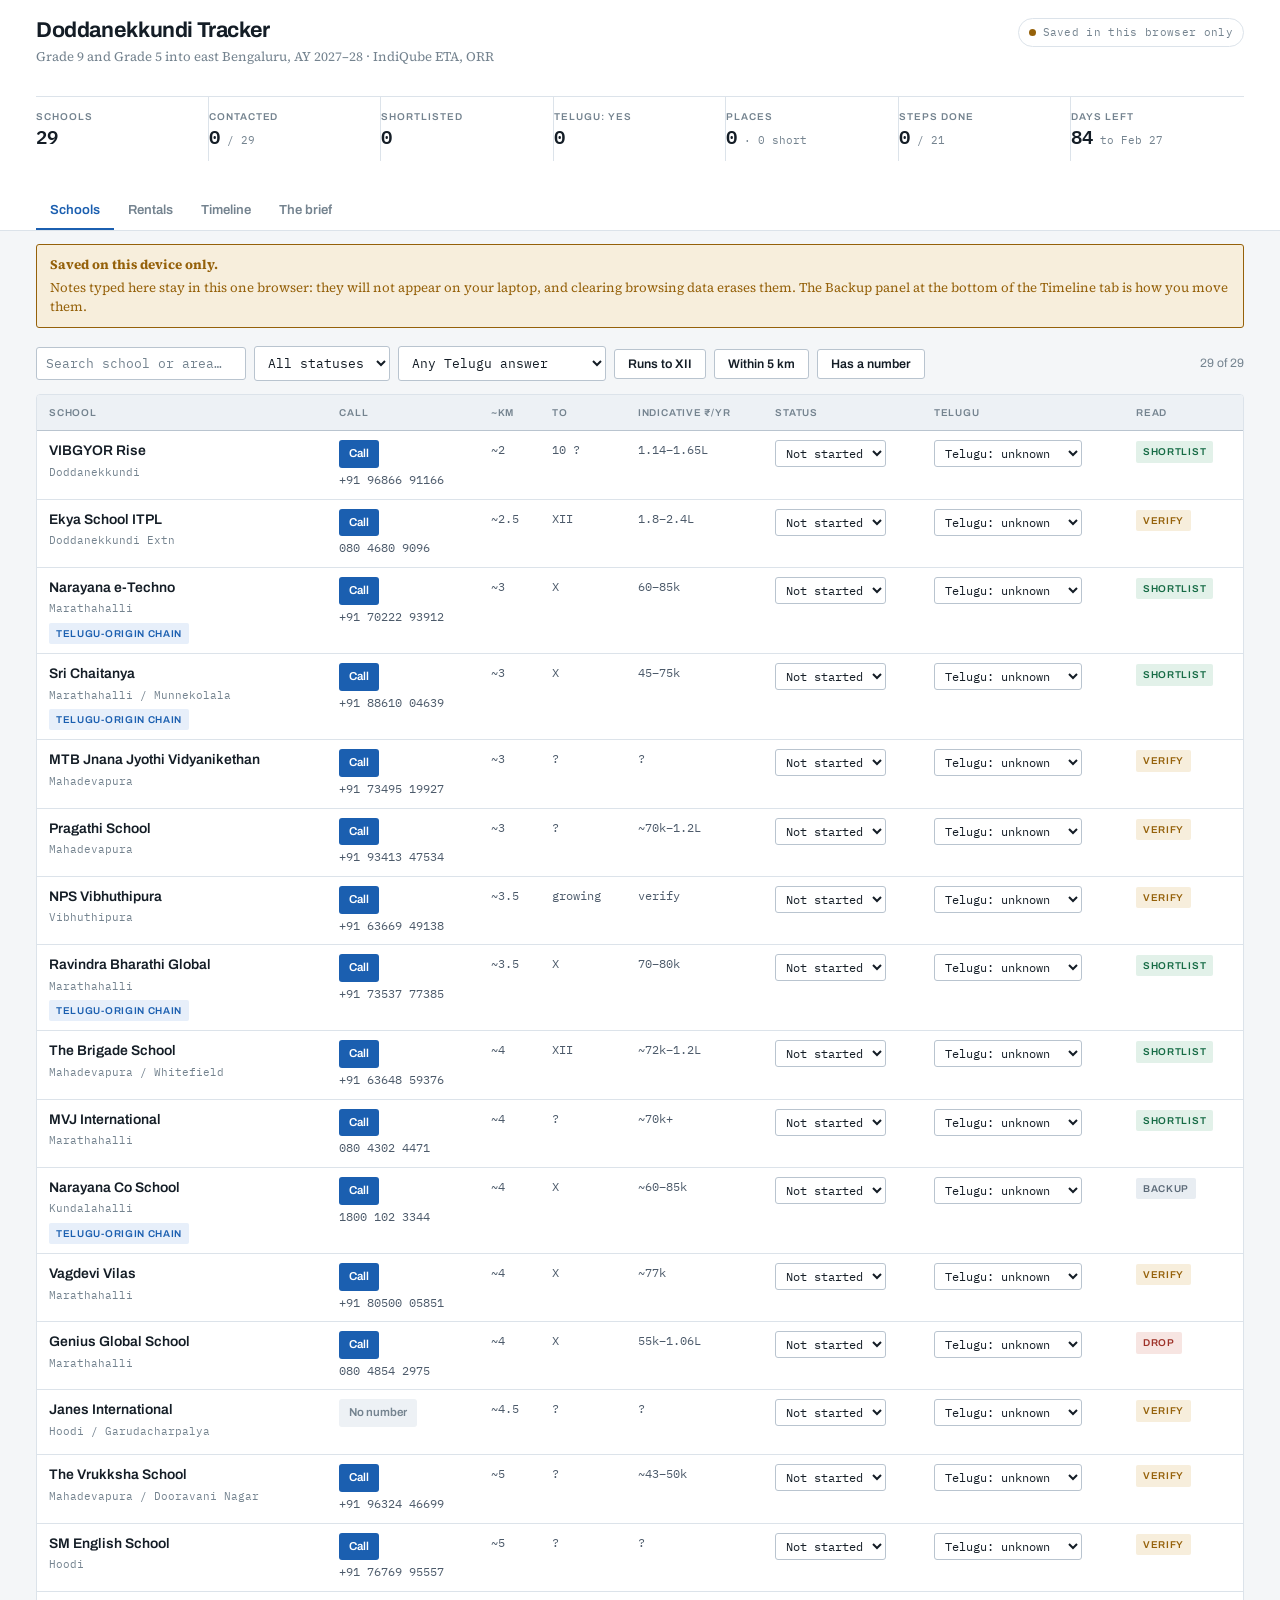
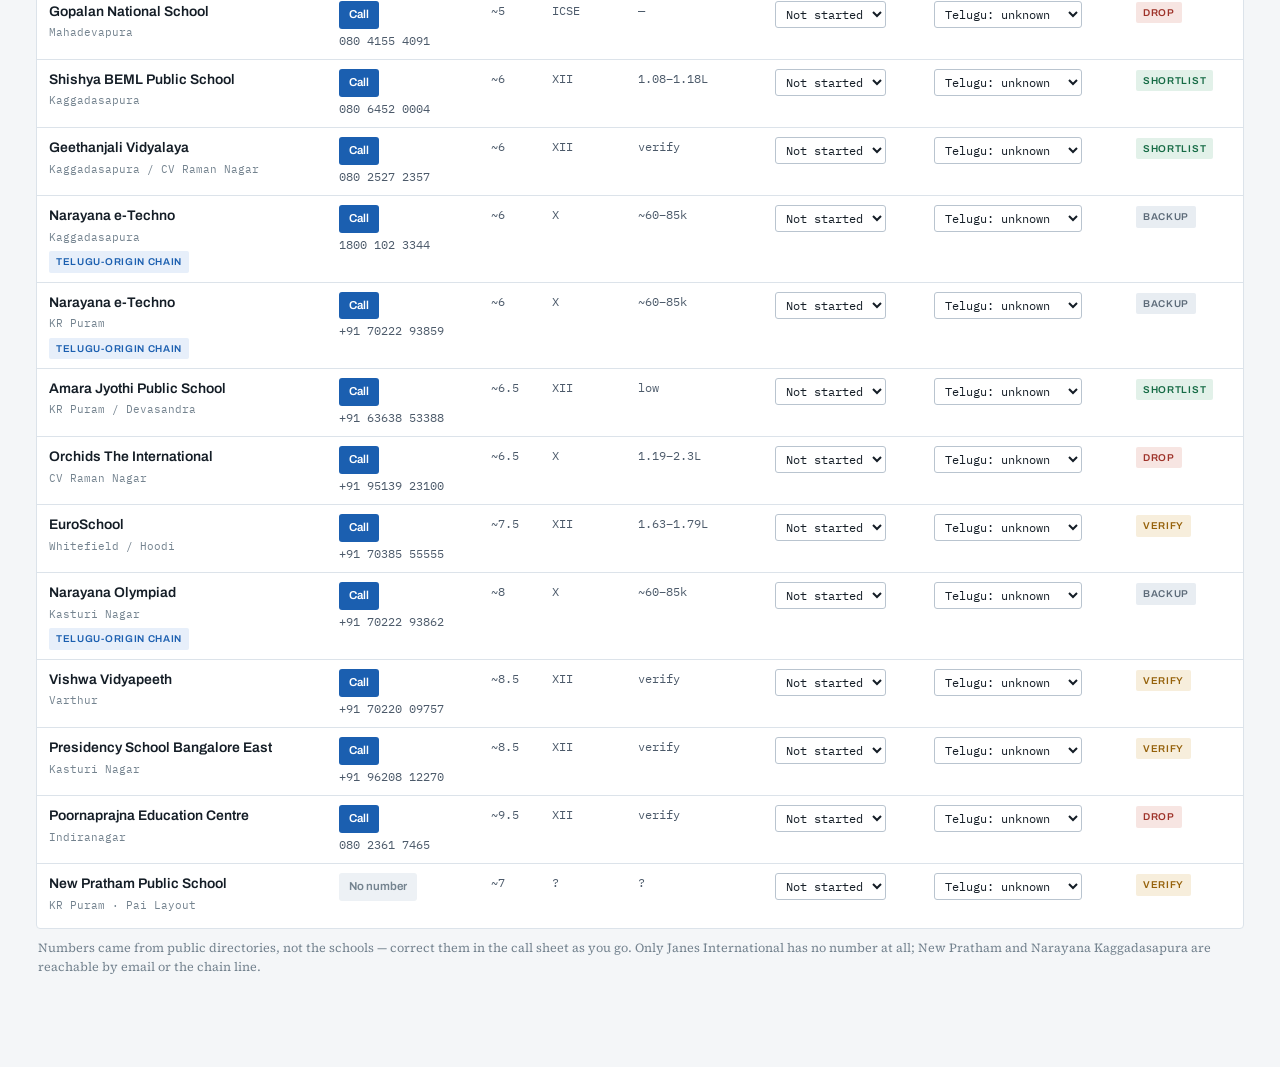
==== commit 92802c8e: "Widen the school search box and verify the build in Chromium The desktop placeholder was clipping to" ====
--- a/index.html
+++ b/index.html
@@ -5,6 +5,8 @@
 <meta name="viewport" content="width=device-width, initial-scale=1, viewport-fit=cover">
 <meta name="description" content="Tracker for the east Bengaluru school search and house hunt, AY 2027-28.">
 <meta name="color-scheme" content="light dark">
+<meta name="apple-mobile-web-app-capable" content="yes">
+<meta name="apple-mobile-web-app-title" content="DDK Tracker">
 <style>html{-webkit-text-size-adjust:100%}body{margin:0}img{max-width:100%}[hidden]{display:none!important}</style>
 <title>Doddanekkundi Tracker</title>
 <link rel="preconnect" href="https://fonts.googleapis.com">
@@ -165,22 +167,347 @@
 .lg b{color:var(--ink-3);font-weight:500}
 .empty{padding:32px 18px;text-align:center;color:var(--ink-3);font-size:.89rem}
 .err{background:var(--stop-bg);color:var(--stop);border:1px solid var(--stop);padding:9px 13px;border-radius:3px;font-size:.8rem;margin:13px 0}
+.warnbar{background:var(--warn-bg);color:var(--warn);border:1px solid var(--warn);padding:10px 13px;border-radius:3px;font-size:.82rem;margin:13px 0;line-height:1.5}
+.warnbar strong{display:block;margin-bottom:3px}
+.sync.none .led{background:var(--stop)}
+.backup{margin:14px 0;border:1px solid var(--rule);background:var(--surface);border-radius:4px;padding:14px;display:flex;flex-direction:column;gap:10px}
+.backup textarea{min-height:120px;font-size:.72rem;line-height:1.45}
+.backup .row{display:flex;gap:8px;flex-wrap:wrap;align-items:center}
+.backup .msg{font-size:.78rem}
+.backup .msg.ok{color:var(--go)}
+.backup .msg.bad{color:var(--stop)}
 .hint{font-size:.78rem;color:var(--ink-3);margin:10px 2px 0;line-height:1.5}
 @media (max-width:640px){.tile{border-right:none;border-bottom:1px solid var(--rule)}}
 @media (prefers-reduced-motion:reduce){*{transition:none!important;animation:none!important}}
 </style>
 </head>
 <body>
-
-<div id="root"></div>
-
-<script src="https://cdnjs.cloudflare.com/ajax/libs/react/18.3.1/umd/react.production.min.js"></script>
-<script src="https://cdnjs.cloudflare.com/ajax/libs/react-dom/18.3.1/umd/react-dom.production.min.js"></script>
+<script>/* react (UMD production build, inlined for offline use) */
+/**
+ * @license React
+ * react.production.min.js
+ *
+ * Copyright (c) Facebook, Inc. and its affiliates.
+ *
+ * This source code is licensed under the MIT license found in the
+ * LICENSE file in the root directory of this source tree.
+ */
+(function(){'use strict';(function(c,x){"object"===typeof exports&&"undefined"!==typeof module?x(exports):"function"===typeof define&&define.amd?define(["exports"],x):(c=c||self,x(c.React={}))})(this,function(c){function x(a){if(null===a||"object"!==typeof a)return null;a=V&&a[V]||a["@@iterator"];return"function"===typeof a?a:null}function w(a,b,e){this.props=a;this.context=b;this.refs=W;this.updater=e||X}function Y(){}function K(a,b,e){this.props=a;this.context=b;this.refs=W;this.updater=e||X}function Z(a,b,
+e){var m,d={},c=null,h=null;if(null!=b)for(m in void 0!==b.ref&&(h=b.ref),void 0!==b.key&&(c=""+b.key),b)aa.call(b,m)&&!ba.hasOwnProperty(m)&&(d[m]=b[m]);var l=arguments.length-2;if(1===l)d.children=e;else if(1<l){for(var f=Array(l),k=0;k<l;k++)f[k]=arguments[k+2];d.children=f}if(a&&a.defaultProps)for(m in l=a.defaultProps,l)void 0===d[m]&&(d[m]=l[m]);return{$$typeof:y,type:a,key:c,ref:h,props:d,_owner:L.current}}function oa(a,b){return{$$typeof:y,type:a.type,key:b,ref:a.ref,props:a.props,_owner:a._owner}}
+function M(a){return"object"===typeof a&&null!==a&&a.$$typeof===y}function pa(a){var b={"=":"=0",":":"=2"};return"$"+a.replace(/[=:]/g,function(a){return b[a]})}function N(a,b){return"object"===typeof a&&null!==a&&null!=a.key?pa(""+a.key):b.toString(36)}function B(a,b,e,m,d){var c=typeof a;if("undefined"===c||"boolean"===c)a=null;var h=!1;if(null===a)h=!0;else switch(c){case "string":case "number":h=!0;break;case "object":switch(a.$$typeof){case y:case qa:h=!0}}if(h)return h=a,d=d(h),a=""===m?"."+
+N(h,0):m,ca(d)?(e="",null!=a&&(e=a.replace(da,"$&/")+"/"),B(d,b,e,"",function(a){return a})):null!=d&&(M(d)&&(d=oa(d,e+(!d.key||h&&h.key===d.key?"":(""+d.key).replace(da,"$&/")+"/")+a)),b.push(d)),1;h=0;m=""===m?".":m+":";if(ca(a))for(var l=0;l<a.length;l++){c=a[l];var f=m+N(c,l);h+=B(c,b,e,f,d)}else if(f=x(a),"function"===typeof f)for(a=f.call(a),l=0;!(c=a.next()).done;)c=c.value,f=m+N(c,l++),h+=B(c,b,e,f,d);else if("object"===c)throw b=String(a),Error("Objects are not valid as a React child (found: "+
+("[object Object]"===b?"object with keys {"+Object.keys(a).join(", ")+"}":b)+"). If you meant to render a collection of children, use an array instead.");return h}function C(a,b,e){if(null==a)return a;var c=[],d=0;B(a,c,"","",function(a){return b.call(e,a,d++)});return c}function ra(a){if(-1===a._status){var b=a._result;b=b();b.then(function(b){if(0===a._status||-1===a._status)a._status=1,a._result=b},function(b){if(0===a._status||-1===a._status)a._status=2,a._result=b});-1===a._status&&(a._status=
+0,a._result=b)}if(1===a._status)return a._result.default;throw a._result;}function O(a,b){var e=a.length;a.push(b);a:for(;0<e;){var c=e-1>>>1,d=a[c];if(0<D(d,b))a[c]=b,a[e]=d,e=c;else break a}}function p(a){return 0===a.length?null:a[0]}function E(a){if(0===a.length)return null;var b=a[0],e=a.pop();if(e!==b){a[0]=e;a:for(var c=0,d=a.length,k=d>>>1;c<k;){var h=2*(c+1)-1,l=a[h],f=h+1,g=a[f];if(0>D(l,e))f<d&&0>D(g,l)?(a[c]=g,a[f]=e,c=f):(a[c]=l,a[h]=e,c=h);else if(f<d&&0>D(g,e))a[c]=g,a[f]=e,c=f;else break a}}return b}
+function D(a,b){var c=a.sortIndex-b.sortIndex;return 0!==c?c:a.id-b.id}function P(a){for(var b=p(r);null!==b;){if(null===b.callback)E(r);else if(b.startTime<=a)E(r),b.sortIndex=b.expirationTime,O(q,b);else break;b=p(r)}}function Q(a){z=!1;P(a);if(!u)if(null!==p(q))u=!0,R(S);else{var b=p(r);null!==b&&T(Q,b.startTime-a)}}function S(a,b){u=!1;z&&(z=!1,ea(A),A=-1);F=!0;var c=k;try{P(b);for(n=p(q);null!==n&&(!(n.expirationTime>b)||a&&!fa());){var m=n.callback;if("function"===typeof m){n.callback=null;
+k=n.priorityLevel;var d=m(n.expirationTime<=b);b=v();"function"===typeof d?n.callback=d:n===p(q)&&E(q);P(b)}else E(q);n=p(q)}if(null!==n)var g=!0;else{var h=p(r);null!==h&&T(Q,h.startTime-b);g=!1}return g}finally{n=null,k=c,F=!1}}function fa(){return v()-ha<ia?!1:!0}function R(a){G=a;H||(H=!0,I())}function T(a,b){A=ja(function(){a(v())},b)}function ka(a){throw Error("act(...) is not supported in production builds of React.");}var y=Symbol.for("react.element"),qa=Symbol.for("react.portal"),sa=Symbol.for("react.fragment"),
+ta=Symbol.for("react.strict_mode"),ua=Symbol.for("react.profiler"),va=Symbol.for("react.provider"),wa=Symbol.for("react.context"),xa=Symbol.for("react.forward_ref"),ya=Symbol.for("react.suspense"),za=Symbol.for("react.memo"),Aa=Symbol.for("react.lazy"),V=Symbol.iterator,X={isMounted:function(a){return!1},enqueueForceUpdate:function(a,b,c){},enqueueReplaceState:function(a,b,c,m){},enqueueSetState:function(a,b,c,m){}},la=Object.assign,W={};w.prototype.isReactComponent={};w.prototype.setState=function(a,
+b){if("object"!==typeof a&&"function"!==typeof a&&null!=a)throw Error("setState(...): takes an object of state variables to update or a function which returns an object of state variables.");this.updater.enqueueSetState(this,a,b,"setState")};w.prototype.forceUpdate=function(a){this.updater.enqueueForceUpdate(this,a,"forceUpdate")};Y.prototype=w.prototype;var t=K.prototype=new Y;t.constructor=K;la(t,w.prototype);t.isPureReactComponent=!0;var ca=Array.isArray,aa=Object.prototype.hasOwnProperty,L={current:null},
+ba={key:!0,ref:!0,__self:!0,__source:!0},da=/\/+/g,g={current:null},J={transition:null};if("object"===typeof performance&&"function"===typeof performance.now){var Ba=performance;var v=function(){return Ba.now()}}else{var ma=Date,Ca=ma.now();v=function(){return ma.now()-Ca}}var q=[],r=[],Da=1,n=null,k=3,F=!1,u=!1,z=!1,ja="function"===typeof setTimeout?setTimeout:null,ea="function"===typeof clearTimeout?clearTimeout:null,na="undefined"!==typeof setImmediate?setImmediate:null;"undefined"!==typeof navigator&&
+void 0!==navigator.scheduling&&void 0!==navigator.scheduling.isInputPending&&navigator.scheduling.isInputPending.bind(navigator.scheduling);var H=!1,G=null,A=-1,ia=5,ha=-1,U=function(){if(null!==G){var a=v();ha=a;var b=!0;try{b=G(!0,a)}finally{b?I():(H=!1,G=null)}}else H=!1};if("function"===typeof na)var I=function(){na(U)};else if("undefined"!==typeof MessageChannel){t=new MessageChannel;var Ea=t.port2;t.port1.onmessage=U;I=function(){Ea.postMessage(null)}}else I=function(){ja(U,0)};t={ReactCurrentDispatcher:g,
+ReactCurrentOwner:L,ReactCurrentBatchConfig:J,Scheduler:{__proto__:null,unstable_ImmediatePriority:1,unstable_UserBlockingPriority:2,unstable_NormalPriority:3,unstable_IdlePriority:5,unstable_LowPriority:4,unstable_runWithPriority:function(a,b){switch(a){case 1:case 2:case 3:case 4:case 5:break;default:a=3}var c=k;k=a;try{return b()}finally{k=c}},unstable_next:function(a){switch(k){case 1:case 2:case 3:var b=3;break;default:b=k}var c=k;k=b;try{return a()}finally{k=c}},unstable_scheduleCallback:function(a,
+b,c){var e=v();"object"===typeof c&&null!==c?(c=c.delay,c="number"===typeof c&&0<c?e+c:e):c=e;switch(a){case 1:var d=-1;break;case 2:d=250;break;case 5:d=1073741823;break;case 4:d=1E4;break;default:d=5E3}d=c+d;a={id:Da++,callback:b,priorityLevel:a,startTime:c,expirationTime:d,sortIndex:-1};c>e?(a.sortIndex=c,O(r,a),null===p(q)&&a===p(r)&&(z?(ea(A),A=-1):z=!0,T(Q,c-e))):(a.sortIndex=d,O(q,a),u||F||(u=!0,R(S)));return a},unstable_cancelCallback:function(a){a.callback=null},unstable_wrapCallback:function(a){var b=
+k;return function(){var c=k;k=b;try{return a.apply(this,arguments)}finally{k=c}}},unstable_getCurrentPriorityLevel:function(){return k},unstable_shouldYield:fa,unstable_requestPaint:function(){},unstable_continueExecution:function(){u||F||(u=!0,R(S))},unstable_pauseExecution:function(){},unstable_getFirstCallbackNode:function(){return p(q)},get unstable_now(){return v},unstable_forceFrameRate:function(a){0>a||125<a?console.error("forceFrameRate takes a positive int between 0 and 125, forcing frame rates higher than 125 fps is not supported"):
+ia=0<a?Math.floor(1E3/a):5},unstable_Profiling:null}};c.Children={map:C,forEach:function(a,b,c){C(a,function(){b.apply(this,arguments)},c)},count:function(a){var b=0;C(a,function(){b++});return b},toArray:function(a){return C(a,function(a){return a})||[]},only:function(a){if(!M(a))throw Error("React.Children.only expected to receive a single React element child.");return a}};c.Component=w;c.Fragment=sa;c.Profiler=ua;c.PureComponent=K;c.StrictMode=ta;c.Suspense=ya;c.__SECRET_INTERNALS_DO_NOT_USE_OR_YOU_WILL_BE_FIRED=
+t;c.act=ka;c.cloneElement=function(a,b,c){if(null===a||void 0===a)throw Error("React.cloneElement(...): The argument must be a React element, but you passed "+a+".");var e=la({},a.props),d=a.key,k=a.ref,h=a._owner;if(null!=b){void 0!==b.ref&&(k=b.ref,h=L.current);void 0!==b.key&&(d=""+b.key);if(a.type&&a.type.defaultProps)var l=a.type.defaultProps;for(f in b)aa.call(b,f)&&!ba.hasOwnProperty(f)&&(e[f]=void 0===b[f]&&void 0!==l?l[f]:b[f])}var f=arguments.length-2;if(1===f)e.children=c;else if(1<f){l=
+Array(f);for(var g=0;g<f;g++)l[g]=arguments[g+2];e.children=l}return{$$typeof:y,type:a.type,key:d,ref:k,props:e,_owner:h}};c.createContext=function(a){a={$$typeof:wa,_currentValue:a,_currentValue2:a,_threadCount:0,Provider:null,Consumer:null,_defaultValue:null,_globalName:null};a.Provider={$$typeof:va,_context:a};return a.Consumer=a};c.createElement=Z;c.createFactory=function(a){var b=Z.bind(null,a);b.type=a;return b};c.createRef=function(){return{current:null}};c.forwardRef=function(a){return{$$typeof:xa,
+render:a}};c.isValidElement=M;c.lazy=function(a){return{$$typeof:Aa,_payload:{_status:-1,_result:a},_init:ra}};c.memo=function(a,b){return{$$typeof:za,type:a,compare:void 0===b?null:b}};c.startTransition=function(a,b){b=J.transition;J.transition={};try{a()}finally{J.transition=b}};c.unstable_act=ka;c.useCallback=function(a,b){return g.current.useCallback(a,b)};c.useContext=function(a){return g.current.useContext(a)};c.useDebugValue=function(a,b){};c.useDeferredValue=function(a){return g.current.useDeferredValue(a)};
+c.useEffect=function(a,b){return g.current.useEffect(a,b)};c.useId=function(){return g.current.useId()};c.useImperativeHandle=function(a,b,c){return g.current.useImperativeHandle(a,b,c)};c.useInsertionEffect=function(a,b){return g.current.useInsertionEffect(a,b)};c.useLayoutEffect=function(a,b){return g.current.useLayoutEffect(a,b)};c.useMemo=function(a,b){return g.current.useMemo(a,b)};c.useReducer=function(a,b,c){return g.current.useReducer(a,b,c)};c.useRef=function(a){return g.current.useRef(a)};
+c.useState=function(a){return g.current.useState(a)};c.useSyncExternalStore=function(a,b,c){return g.current.useSyncExternalStore(a,b,c)};c.useTransition=function(){return g.current.useTransition()};c.version="18.3.1"});
+})();
+
+</script>
+<script>/* react-dom (UMD production build, inlined for offline use) */
+/**
+ * @license React
+ * react-dom.production.min.js
+ *
+ * Copyright (c) Facebook, Inc. and its affiliates.
+ *
+ * This source code is licensed under the MIT license found in the
+ * LICENSE file in the root directory of this source tree.
+ */
+(function(){/*
+ Modernizr 3.0.0pre (Custom Build) | MIT
+*/
+'use strict';(function(Q,zb){"object"===typeof exports&&"undefined"!==typeof module?zb(exports,require("react")):"function"===typeof define&&define.amd?define(["exports","react"],zb):(Q=Q||self,zb(Q.ReactDOM={},Q.React))})(this,function(Q,zb){function m(a){for(var b="https://reactjs.org/docs/error-decoder.html?invariant="+a,c=1;c<arguments.length;c++)b+="&args[]="+encodeURIComponent(arguments[c]);return"Minified React error #"+a+"; visit "+b+" for the full message or use the non-minified dev environment for full errors and additional helpful warnings."}
+function mb(a,b){Ab(a,b);Ab(a+"Capture",b)}function Ab(a,b){$b[a]=b;for(a=0;a<b.length;a++)cg.add(b[a])}function bj(a){if(Zd.call(dg,a))return!0;if(Zd.call(eg,a))return!1;if(cj.test(a))return dg[a]=!0;eg[a]=!0;return!1}function dj(a,b,c,d){if(null!==c&&0===c.type)return!1;switch(typeof b){case "function":case "symbol":return!0;case "boolean":if(d)return!1;if(null!==c)return!c.acceptsBooleans;a=a.toLowerCase().slice(0,5);return"data-"!==a&&"aria-"!==a;default:return!1}}function ej(a,b,c,d){if(null===
+b||"undefined"===typeof b||dj(a,b,c,d))return!0;if(d)return!1;if(null!==c)switch(c.type){case 3:return!b;case 4:return!1===b;case 5:return isNaN(b);case 6:return isNaN(b)||1>b}return!1}function Y(a,b,c,d,e,f,g){this.acceptsBooleans=2===b||3===b||4===b;this.attributeName=d;this.attributeNamespace=e;this.mustUseProperty=c;this.propertyName=a;this.type=b;this.sanitizeURL=f;this.removeEmptyString=g}function $d(a,b,c,d){var e=R.hasOwnProperty(b)?R[b]:null;if(null!==e?0!==e.type:d||!(2<b.length)||"o"!==
+b[0]&&"O"!==b[0]||"n"!==b[1]&&"N"!==b[1])ej(b,c,e,d)&&(c=null),d||null===e?bj(b)&&(null===c?a.removeAttribute(b):a.setAttribute(b,""+c)):e.mustUseProperty?a[e.propertyName]=null===c?3===e.type?!1:"":c:(b=e.attributeName,d=e.attributeNamespace,null===c?a.removeAttribute(b):(e=e.type,c=3===e||4===e&&!0===c?"":""+c,d?a.setAttributeNS(d,b,c):a.setAttribute(b,c)))}function ac(a){if(null===a||"object"!==typeof a)return null;a=fg&&a[fg]||a["@@iterator"];return"function"===typeof a?a:null}function bc(a,b,
+c){if(void 0===ae)try{throw Error();}catch(d){ae=(b=d.stack.trim().match(/\n( *(at )?)/))&&b[1]||""}return"\n"+ae+a}function be(a,b){if(!a||ce)return"";ce=!0;var c=Error.prepareStackTrace;Error.prepareStackTrace=void 0;try{if(b)if(b=function(){throw Error();},Object.defineProperty(b.prototype,"props",{set:function(){throw Error();}}),"object"===typeof Reflect&&Reflect.construct){try{Reflect.construct(b,[])}catch(n){var d=n}Reflect.construct(a,[],b)}else{try{b.call()}catch(n){d=n}a.call(b.prototype)}else{try{throw Error();
+}catch(n){d=n}a()}}catch(n){if(n&&d&&"string"===typeof n.stack){for(var e=n.stack.split("\n"),f=d.stack.split("\n"),g=e.length-1,h=f.length-1;1<=g&&0<=h&&e[g]!==f[h];)h--;for(;1<=g&&0<=h;g--,h--)if(e[g]!==f[h]){if(1!==g||1!==h){do if(g--,h--,0>h||e[g]!==f[h]){var k="\n"+e[g].replace(" at new "," at ");a.displayName&&k.includes("<anonymous>")&&(k=k.replace("<anonymous>",a.displayName));return k}while(1<=g&&0<=h)}break}}}finally{ce=!1,Error.prepareStackTrace=c}return(a=a?a.displayName||a.name:"")?bc(a):
+""}function fj(a){switch(a.tag){case 5:return bc(a.type);case 16:return bc("Lazy");case 13:return bc("Suspense");case 19:return bc("SuspenseList");case 0:case 2:case 15:return a=be(a.type,!1),a;case 11:return a=be(a.type.render,!1),a;case 1:return a=be(a.type,!0),a;default:return""}}function de(a){if(null==a)return null;if("function"===typeof a)return a.displayName||a.name||null;if("string"===typeof a)return a;switch(a){case Bb:return"Fragment";case Cb:return"Portal";case ee:return"Profiler";case fe:return"StrictMode";
+case ge:return"Suspense";case he:return"SuspenseList"}if("object"===typeof a)switch(a.$$typeof){case gg:return(a.displayName||"Context")+".Consumer";case hg:return(a._context.displayName||"Context")+".Provider";case ie:var b=a.render;a=a.displayName;a||(a=b.displayName||b.name||"",a=""!==a?"ForwardRef("+a+")":"ForwardRef");return a;case je:return b=a.displayName||null,null!==b?b:de(a.type)||"Memo";case Ta:b=a._payload;a=a._init;try{return de(a(b))}catch(c){}}return null}function gj(a){var b=a.type;
+switch(a.tag){case 24:return"Cache";case 9:return(b.displayName||"Context")+".Consumer";case 10:return(b._context.displayName||"Context")+".Provider";case 18:return"DehydratedFragment";case 11:return a=b.render,a=a.displayName||a.name||"",b.displayName||(""!==a?"ForwardRef("+a+")":"ForwardRef");case 7:return"Fragment";case 5:return b;case 4:return"Portal";case 3:return"Root";case 6:return"Text";case 16:return de(b);case 8:return b===fe?"StrictMode":"Mode";case 22:return"Offscreen";case 12:return"Profiler";
+case 21:return"Scope";case 13:return"Suspense";case 19:return"SuspenseList";case 25:return"TracingMarker";case 1:case 0:case 17:case 2:case 14:case 15:if("function"===typeof b)return b.displayName||b.name||null;if("string"===typeof b)return b}return null}function Ua(a){switch(typeof a){case "boolean":case "number":case "string":case "undefined":return a;case "object":return a;default:return""}}function ig(a){var b=a.type;return(a=a.nodeName)&&"input"===a.toLowerCase()&&("checkbox"===b||"radio"===
+b)}function hj(a){var b=ig(a)?"checked":"value",c=Object.getOwnPropertyDescriptor(a.constructor.prototype,b),d=""+a[b];if(!a.hasOwnProperty(b)&&"undefined"!==typeof c&&"function"===typeof c.get&&"function"===typeof c.set){var e=c.get,f=c.set;Object.defineProperty(a,b,{configurable:!0,get:function(){return e.call(this)},set:function(a){d=""+a;f.call(this,a)}});Object.defineProperty(a,b,{enumerable:c.enumerable});return{getValue:function(){return d},setValue:function(a){d=""+a},stopTracking:function(){a._valueTracker=
+null;delete a[b]}}}}function Pc(a){a._valueTracker||(a._valueTracker=hj(a))}function jg(a){if(!a)return!1;var b=a._valueTracker;if(!b)return!0;var c=b.getValue();var d="";a&&(d=ig(a)?a.checked?"true":"false":a.value);a=d;return a!==c?(b.setValue(a),!0):!1}function Qc(a){a=a||("undefined"!==typeof document?document:void 0);if("undefined"===typeof a)return null;try{return a.activeElement||a.body}catch(b){return a.body}}function ke(a,b){var c=b.checked;return E({},b,{defaultChecked:void 0,defaultValue:void 0,
+value:void 0,checked:null!=c?c:a._wrapperState.initialChecked})}function kg(a,b){var c=null==b.defaultValue?"":b.defaultValue,d=null!=b.checked?b.checked:b.defaultChecked;c=Ua(null!=b.value?b.value:c);a._wrapperState={initialChecked:d,initialValue:c,controlled:"checkbox"===b.type||"radio"===b.type?null!=b.checked:null!=b.value}}function lg(a,b){b=b.checked;null!=b&&$d(a,"checked",b,!1)}function le(a,b){lg(a,b);var c=Ua(b.value),d=b.type;if(null!=c)if("number"===d){if(0===c&&""===a.value||a.value!=
+c)a.value=""+c}else a.value!==""+c&&(a.value=""+c);else if("submit"===d||"reset"===d){a.removeAttribute("value");return}b.hasOwnProperty("value")?me(a,b.type,c):b.hasOwnProperty("defaultValue")&&me(a,b.type,Ua(b.defaultValue));null==b.checked&&null!=b.defaultChecked&&(a.defaultChecked=!!b.defaultChecked)}function mg(a,b,c){if(b.hasOwnProperty("value")||b.hasOwnProperty("defaultValue")){var d=b.type;if(!("submit"!==d&&"reset"!==d||void 0!==b.value&&null!==b.value))return;b=""+a._wrapperState.initialValue;
+c||b===a.value||(a.value=b);a.defaultValue=b}c=a.name;""!==c&&(a.name="");a.defaultChecked=!!a._wrapperState.initialChecked;""!==c&&(a.name=c)}function me(a,b,c){if("number"!==b||Qc(a.ownerDocument)!==a)null==c?a.defaultValue=""+a._wrapperState.initialValue:a.defaultValue!==""+c&&(a.defaultValue=""+c)}function Db(a,b,c,d){a=a.options;if(b){b={};for(var e=0;e<c.length;e++)b["$"+c[e]]=!0;for(c=0;c<a.length;c++)e=b.hasOwnProperty("$"+a[c].value),a[c].selected!==e&&(a[c].selected=e),e&&d&&(a[c].defaultSelected=
+!0)}else{c=""+Ua(c);b=null;for(e=0;e<a.length;e++){if(a[e].value===c){a[e].selected=!0;d&&(a[e].defaultSelected=!0);return}null!==b||a[e].disabled||(b=a[e])}null!==b&&(b.selected=!0)}}function ne(a,b){if(null!=b.dangerouslySetInnerHTML)throw Error(m(91));return E({},b,{value:void 0,defaultValue:void 0,children:""+a._wrapperState.initialValue})}function ng(a,b){var c=b.value;if(null==c){c=b.children;b=b.defaultValue;if(null!=c){if(null!=b)throw Error(m(92));if(cc(c)){if(1<c.length)throw Error(m(93));
+c=c[0]}b=c}null==b&&(b="");c=b}a._wrapperState={initialValue:Ua(c)}}function og(a,b){var c=Ua(b.value),d=Ua(b.defaultValue);null!=c&&(c=""+c,c!==a.value&&(a.value=c),null==b.defaultValue&&a.defaultValue!==c&&(a.defaultValue=c));null!=d&&(a.defaultValue=""+d)}function pg(a,b){b=a.textContent;b===a._wrapperState.initialValue&&""!==b&&null!==b&&(a.value=b)}function qg(a){switch(a){case "svg":return"http://www.w3.org/2000/svg";case "math":return"http://www.w3.org/1998/Math/MathML";default:return"http://www.w3.org/1999/xhtml"}}
+function oe(a,b){return null==a||"http://www.w3.org/1999/xhtml"===a?qg(b):"http://www.w3.org/2000/svg"===a&&"foreignObject"===b?"http://www.w3.org/1999/xhtml":a}function rg(a,b,c){return null==b||"boolean"===typeof b||""===b?"":c||"number"!==typeof b||0===b||dc.hasOwnProperty(a)&&dc[a]?(""+b).trim():b+"px"}function sg(a,b){a=a.style;for(var c in b)if(b.hasOwnProperty(c)){var d=0===c.indexOf("--"),e=rg(c,b[c],d);"float"===c&&(c="cssFloat");d?a.setProperty(c,e):a[c]=e}}function pe(a,b){if(b){if(ij[a]&&
+(null!=b.children||null!=b.dangerouslySetInnerHTML))throw Error(m(137,a));if(null!=b.dangerouslySetInnerHTML){if(null!=b.children)throw Error(m(60));if("object"!==typeof b.dangerouslySetInnerHTML||!("__html"in b.dangerouslySetInnerHTML))throw Error(m(61));}if(null!=b.style&&"object"!==typeof b.style)throw Error(m(62));}}function qe(a,b){if(-1===a.indexOf("-"))return"string"===typeof b.is;switch(a){case "annotation-xml":case "color-profile":case "font-face":case "font-face-src":case "font-face-uri":case "font-face-format":case "font-face-name":case "missing-glyph":return!1;
+default:return!0}}function re(a){a=a.target||a.srcElement||window;a.correspondingUseElement&&(a=a.correspondingUseElement);return 3===a.nodeType?a.parentNode:a}function tg(a){if(a=ec(a)){if("function"!==typeof se)throw Error(m(280));var b=a.stateNode;b&&(b=Rc(b),se(a.stateNode,a.type,b))}}function ug(a){Eb?Fb?Fb.push(a):Fb=[a]:Eb=a}function vg(){if(Eb){var a=Eb,b=Fb;Fb=Eb=null;tg(a);if(b)for(a=0;a<b.length;a++)tg(b[a])}}function wg(a,b,c){if(te)return a(b,c);te=!0;try{return xg(a,b,c)}finally{if(te=
+!1,null!==Eb||null!==Fb)yg(),vg()}}function fc(a,b){var c=a.stateNode;if(null===c)return null;var d=Rc(c);if(null===d)return null;c=d[b];a:switch(b){case "onClick":case "onClickCapture":case "onDoubleClick":case "onDoubleClickCapture":case "onMouseDown":case "onMouseDownCapture":case "onMouseMove":case "onMouseMoveCapture":case "onMouseUp":case "onMouseUpCapture":case "onMouseEnter":(d=!d.disabled)||(a=a.type,d=!("button"===a||"input"===a||"select"===a||"textarea"===a));a=!d;break a;default:a=!1}if(a)return null;
+if(c&&"function"!==typeof c)throw Error(m(231,b,typeof c));return c}function jj(a,b,c,d,e,f,g,h,k){gc=!1;Sc=null;kj.apply(lj,arguments)}function mj(a,b,c,d,e,f,g,h,k){jj.apply(this,arguments);if(gc){if(gc){var n=Sc;gc=!1;Sc=null}else throw Error(m(198));Tc||(Tc=!0,ue=n)}}function nb(a){var b=a,c=a;if(a.alternate)for(;b.return;)b=b.return;else{a=b;do b=a,0!==(b.flags&4098)&&(c=b.return),a=b.return;while(a)}return 3===b.tag?c:null}function zg(a){if(13===a.tag){var b=a.memoizedState;null===b&&(a=a.alternate,
+null!==a&&(b=a.memoizedState));if(null!==b)return b.dehydrated}return null}function Ag(a){if(nb(a)!==a)throw Error(m(188));}function nj(a){var b=a.alternate;if(!b){b=nb(a);if(null===b)throw Error(m(188));return b!==a?null:a}for(var c=a,d=b;;){var e=c.return;if(null===e)break;var f=e.alternate;if(null===f){d=e.return;if(null!==d){c=d;continue}break}if(e.child===f.child){for(f=e.child;f;){if(f===c)return Ag(e),a;if(f===d)return Ag(e),b;f=f.sibling}throw Error(m(188));}if(c.return!==d.return)c=e,d=f;
+else{for(var g=!1,h=e.child;h;){if(h===c){g=!0;c=e;d=f;break}if(h===d){g=!0;d=e;c=f;break}h=h.sibling}if(!g){for(h=f.child;h;){if(h===c){g=!0;c=f;d=e;break}if(h===d){g=!0;d=f;c=e;break}h=h.sibling}if(!g)throw Error(m(189));}}if(c.alternate!==d)throw Error(m(190));}if(3!==c.tag)throw Error(m(188));return c.stateNode.current===c?a:b}function Bg(a){a=nj(a);return null!==a?Cg(a):null}function Cg(a){if(5===a.tag||6===a.tag)return a;for(a=a.child;null!==a;){var b=Cg(a);if(null!==b)return b;a=a.sibling}return null}
+function oj(a,b){if(Ca&&"function"===typeof Ca.onCommitFiberRoot)try{Ca.onCommitFiberRoot(Uc,a,void 0,128===(a.current.flags&128))}catch(c){}}function pj(a){a>>>=0;return 0===a?32:31-(qj(a)/rj|0)|0}function hc(a){switch(a&-a){case 1:return 1;case 2:return 2;case 4:return 4;case 8:return 8;case 16:return 16;case 32:return 32;case 64:case 128:case 256:case 512:case 1024:case 2048:case 4096:case 8192:case 16384:case 32768:case 65536:case 131072:case 262144:case 524288:case 1048576:case 2097152:return a&
+4194240;case 4194304:case 8388608:case 16777216:case 33554432:case 67108864:return a&130023424;case 134217728:return 134217728;case 268435456:return 268435456;case 536870912:return 536870912;case 1073741824:return 1073741824;default:return a}}function Vc(a,b){var c=a.pendingLanes;if(0===c)return 0;var d=0,e=a.suspendedLanes,f=a.pingedLanes,g=c&268435455;if(0!==g){var h=g&~e;0!==h?d=hc(h):(f&=g,0!==f&&(d=hc(f)))}else g=c&~e,0!==g?d=hc(g):0!==f&&(d=hc(f));if(0===d)return 0;if(0!==b&&b!==d&&0===(b&e)&&
+(e=d&-d,f=b&-b,e>=f||16===e&&0!==(f&4194240)))return b;0!==(d&4)&&(d|=c&16);b=a.entangledLanes;if(0!==b)for(a=a.entanglements,b&=d;0<b;)c=31-ta(b),e=1<<c,d|=a[c],b&=~e;return d}function sj(a,b){switch(a){case 1:case 2:case 4:return b+250;case 8:case 16:case 32:case 64:case 128:case 256:case 512:case 1024:case 2048:case 4096:case 8192:case 16384:case 32768:case 65536:case 131072:case 262144:case 524288:case 1048576:case 2097152:return b+5E3;case 4194304:case 8388608:case 16777216:case 33554432:case 67108864:return-1;
+case 134217728:case 268435456:case 536870912:case 1073741824:return-1;default:return-1}}function tj(a,b){for(var c=a.suspendedLanes,d=a.pingedLanes,e=a.expirationTimes,f=a.pendingLanes;0<f;){var g=31-ta(f),h=1<<g,k=e[g];if(-1===k){if(0===(h&c)||0!==(h&d))e[g]=sj(h,b)}else k<=b&&(a.expiredLanes|=h);f&=~h}}function ve(a){a=a.pendingLanes&-1073741825;return 0!==a?a:a&1073741824?1073741824:0}function Dg(){var a=Wc;Wc<<=1;0===(Wc&4194240)&&(Wc=64);return a}function we(a){for(var b=[],c=0;31>c;c++)b.push(a);
+return b}function ic(a,b,c){a.pendingLanes|=b;536870912!==b&&(a.suspendedLanes=0,a.pingedLanes=0);a=a.eventTimes;b=31-ta(b);a[b]=c}function uj(a,b){var c=a.pendingLanes&~b;a.pendingLanes=b;a.suspendedLanes=0;a.pingedLanes=0;a.expiredLanes&=b;a.mutableReadLanes&=b;a.entangledLanes&=b;b=a.entanglements;var d=a.eventTimes;for(a=a.expirationTimes;0<c;){var e=31-ta(c),f=1<<e;b[e]=0;d[e]=-1;a[e]=-1;c&=~f}}function xe(a,b){var c=a.entangledLanes|=b;for(a=a.entanglements;c;){var d=31-ta(c),e=1<<d;e&b|a[d]&
+b&&(a[d]|=b);c&=~e}}function Eg(a){a&=-a;return 1<a?4<a?0!==(a&268435455)?16:536870912:4:1}function Fg(a,b){switch(a){case "focusin":case "focusout":Va=null;break;case "dragenter":case "dragleave":Wa=null;break;case "mouseover":case "mouseout":Xa=null;break;case "pointerover":case "pointerout":jc.delete(b.pointerId);break;case "gotpointercapture":case "lostpointercapture":kc.delete(b.pointerId)}}function lc(a,b,c,d,e,f){if(null===a||a.nativeEvent!==f)return a={blockedOn:b,domEventName:c,eventSystemFlags:d,
+nativeEvent:f,targetContainers:[e]},null!==b&&(b=ec(b),null!==b&&Gg(b)),a;a.eventSystemFlags|=d;b=a.targetContainers;null!==e&&-1===b.indexOf(e)&&b.push(e);return a}function vj(a,b,c,d,e){switch(b){case "focusin":return Va=lc(Va,a,b,c,d,e),!0;case "dragenter":return Wa=lc(Wa,a,b,c,d,e),!0;case "mouseover":return Xa=lc(Xa,a,b,c,d,e),!0;case "pointerover":var f=e.pointerId;jc.set(f,lc(jc.get(f)||null,a,b,c,d,e));return!0;case "gotpointercapture":return f=e.pointerId,kc.set(f,lc(kc.get(f)||null,a,b,
+c,d,e)),!0}return!1}function Hg(a){var b=ob(a.target);if(null!==b){var c=nb(b);if(null!==c)if(b=c.tag,13===b){if(b=zg(c),null!==b){a.blockedOn=b;wj(a.priority,function(){xj(c)});return}}else if(3===b&&c.stateNode.current.memoizedState.isDehydrated){a.blockedOn=3===c.tag?c.stateNode.containerInfo:null;return}}a.blockedOn=null}function Xc(a){if(null!==a.blockedOn)return!1;for(var b=a.targetContainers;0<b.length;){var c=ye(a.domEventName,a.eventSystemFlags,b[0],a.nativeEvent);if(null===c){c=a.nativeEvent;
+var d=new c.constructor(c.type,c);ze=d;c.target.dispatchEvent(d);ze=null}else return b=ec(c),null!==b&&Gg(b),a.blockedOn=c,!1;b.shift()}return!0}function Ig(a,b,c){Xc(a)&&c.delete(b)}function yj(){Ae=!1;null!==Va&&Xc(Va)&&(Va=null);null!==Wa&&Xc(Wa)&&(Wa=null);null!==Xa&&Xc(Xa)&&(Xa=null);jc.forEach(Ig);kc.forEach(Ig)}function mc(a,b){a.blockedOn===b&&(a.blockedOn=null,Ae||(Ae=!0,Jg(Kg,yj)))}function nc(a){if(0<Yc.length){mc(Yc[0],a);for(var b=1;b<Yc.length;b++){var c=Yc[b];c.blockedOn===a&&(c.blockedOn=
+null)}}null!==Va&&mc(Va,a);null!==Wa&&mc(Wa,a);null!==Xa&&mc(Xa,a);b=function(b){return mc(b,a)};jc.forEach(b);kc.forEach(b);for(b=0;b<Ya.length;b++)c=Ya[b],c.blockedOn===a&&(c.blockedOn=null);for(;0<Ya.length&&(b=Ya[0],null===b.blockedOn);)Hg(b),null===b.blockedOn&&Ya.shift()}function zj(a,b,c,d){var e=z,f=Gb.transition;Gb.transition=null;try{z=1,Be(a,b,c,d)}finally{z=e,Gb.transition=f}}function Aj(a,b,c,d){var e=z,f=Gb.transition;Gb.transition=null;try{z=4,Be(a,b,c,d)}finally{z=e,Gb.transition=
+f}}function Be(a,b,c,d){if(Zc){var e=ye(a,b,c,d);if(null===e)Ce(a,b,d,$c,c),Fg(a,d);else if(vj(e,a,b,c,d))d.stopPropagation();else if(Fg(a,d),b&4&&-1<Bj.indexOf(a)){for(;null!==e;){var f=ec(e);null!==f&&Cj(f);f=ye(a,b,c,d);null===f&&Ce(a,b,d,$c,c);if(f===e)break;e=f}null!==e&&d.stopPropagation()}else Ce(a,b,d,null,c)}}function ye(a,b,c,d){$c=null;a=re(d);a=ob(a);if(null!==a)if(b=nb(a),null===b)a=null;else if(c=b.tag,13===c){a=zg(b);if(null!==a)return a;a=null}else if(3===c){if(b.stateNode.current.memoizedState.isDehydrated)return 3===
+b.tag?b.stateNode.containerInfo:null;a=null}else b!==a&&(a=null);$c=a;return null}function Lg(a){switch(a){case "cancel":case "click":case "close":case "contextmenu":case "copy":case "cut":case "auxclick":case "dblclick":case "dragend":case "dragstart":case "drop":case "focusin":case "focusout":case "input":case "invalid":case "keydown":case "keypress":case "keyup":case "mousedown":case "mouseup":case "paste":case "pause":case "play":case "pointercancel":case "pointerdown":case "pointerup":case "ratechange":case "reset":case "resize":case "seeked":case "submit":case "touchcancel":case "touchend":case "touchstart":case "volumechange":case "change":case "selectionchange":case "textInput":case "compositionstart":case "compositionend":case "compositionupdate":case "beforeblur":case "afterblur":case "beforeinput":case "blur":case "fullscreenchange":case "focus":case "hashchange":case "popstate":case "select":case "selectstart":return 1;
+case "drag":case "dragenter":case "dragexit":case "dragleave":case "dragover":case "mousemove":case "mouseout":case "mouseover":case "pointermove":case "pointerout":case "pointerover":case "scroll":case "toggle":case "touchmove":case "wheel":case "mouseenter":case "mouseleave":case "pointerenter":case "pointerleave":return 4;case "message":switch(Dj()){case De:return 1;case Mg:return 4;case ad:case Ej:return 16;case Ng:return 536870912;default:return 16}default:return 16}}function Og(){if(bd)return bd;
+var a,b=Ee,c=b.length,d,e="value"in Za?Za.value:Za.textContent,f=e.length;for(a=0;a<c&&b[a]===e[a];a++);var g=c-a;for(d=1;d<=g&&b[c-d]===e[f-d];d++);return bd=e.slice(a,1<d?1-d:void 0)}function cd(a){var b=a.keyCode;"charCode"in a?(a=a.charCode,0===a&&13===b&&(a=13)):a=b;10===a&&(a=13);return 32<=a||13===a?a:0}function dd(){return!0}function Pg(){return!1}function ka(a){function b(b,d,e,f,g){this._reactName=b;this._targetInst=e;this.type=d;this.nativeEvent=f;this.target=g;this.currentTarget=null;
+for(var c in a)a.hasOwnProperty(c)&&(b=a[c],this[c]=b?b(f):f[c]);this.isDefaultPrevented=(null!=f.defaultPrevented?f.defaultPrevented:!1===f.returnValue)?dd:Pg;this.isPropagationStopped=Pg;return this}E(b.prototype,{preventDefault:function(){this.defaultPrevented=!0;var a=this.nativeEvent;a&&(a.preventDefault?a.preventDefault():"unknown"!==typeof a.returnValue&&(a.returnValue=!1),this.isDefaultPrevented=dd)},stopPropagation:function(){var a=this.nativeEvent;a&&(a.stopPropagation?a.stopPropagation():
+"unknown"!==typeof a.cancelBubble&&(a.cancelBubble=!0),this.isPropagationStopped=dd)},persist:function(){},isPersistent:dd});return b}function Fj(a){var b=this.nativeEvent;return b.getModifierState?b.getModifierState(a):(a=Gj[a])?!!b[a]:!1}function Fe(a){return Fj}function Qg(a,b){switch(a){case "keyup":return-1!==Hj.indexOf(b.keyCode);case "keydown":return 229!==b.keyCode;case "keypress":case "mousedown":case "focusout":return!0;default:return!1}}function Rg(a){a=a.detail;return"object"===typeof a&&
+"data"in a?a.data:null}function Ij(a,b){switch(a){case "compositionend":return Rg(b);case "keypress":if(32!==b.which)return null;Sg=!0;return Tg;case "textInput":return a=b.data,a===Tg&&Sg?null:a;default:return null}}function Jj(a,b){if(Hb)return"compositionend"===a||!Ge&&Qg(a,b)?(a=Og(),bd=Ee=Za=null,Hb=!1,a):null;switch(a){case "paste":return null;case "keypress":if(!(b.ctrlKey||b.altKey||b.metaKey)||b.ctrlKey&&b.altKey){if(b.char&&1<b.char.length)return b.char;if(b.which)return String.fromCharCode(b.which)}return null;
+case "compositionend":return Ug&&"ko"!==b.locale?null:b.data;default:return null}}function Vg(a){var b=a&&a.nodeName&&a.nodeName.toLowerCase();return"input"===b?!!Kj[a.type]:"textarea"===b?!0:!1}function Lj(a){if(!Ia)return!1;a="on"+a;var b=a in document;b||(b=document.createElement("div"),b.setAttribute(a,"return;"),b="function"===typeof b[a]);return b}function Wg(a,b,c,d){ug(d);b=ed(b,"onChange");0<b.length&&(c=new He("onChange","change",null,c,d),a.push({event:c,listeners:b}))}function Mj(a){Xg(a,
+0)}function fd(a){var b=Ib(a);if(jg(b))return a}function Nj(a,b){if("change"===a)return b}function Yg(){oc&&(oc.detachEvent("onpropertychange",Zg),pc=oc=null)}function Zg(a){if("value"===a.propertyName&&fd(pc)){var b=[];Wg(b,pc,a,re(a));wg(Mj,b)}}function Oj(a,b,c){"focusin"===a?(Yg(),oc=b,pc=c,oc.attachEvent("onpropertychange",Zg)):"focusout"===a&&Yg()}function Pj(a,b){if("selectionchange"===a||"keyup"===a||"keydown"===a)return fd(pc)}function Qj(a,b){if("click"===a)return fd(b)}function Rj(a,b){if("input"===
+a||"change"===a)return fd(b)}function Sj(a,b){return a===b&&(0!==a||1/a===1/b)||a!==a&&b!==b}function qc(a,b){if(ua(a,b))return!0;if("object"!==typeof a||null===a||"object"!==typeof b||null===b)return!1;var c=Object.keys(a),d=Object.keys(b);if(c.length!==d.length)return!1;for(d=0;d<c.length;d++){var e=c[d];if(!Zd.call(b,e)||!ua(a[e],b[e]))return!1}return!0}function $g(a){for(;a&&a.firstChild;)a=a.firstChild;return a}function ah(a,b){var c=$g(a);a=0;for(var d;c;){if(3===c.nodeType){d=a+c.textContent.length;
+if(a<=b&&d>=b)return{node:c,offset:b-a};a=d}a:{for(;c;){if(c.nextSibling){c=c.nextSibling;break a}c=c.parentNode}c=void 0}c=$g(c)}}function bh(a,b){return a&&b?a===b?!0:a&&3===a.nodeType?!1:b&&3===b.nodeType?bh(a,b.parentNode):"contains"in a?a.contains(b):a.compareDocumentPosition?!!(a.compareDocumentPosition(b)&16):!1:!1}function ch(){for(var a=window,b=Qc();b instanceof a.HTMLIFrameElement;){try{var c="string"===typeof b.contentWindow.location.href}catch(d){c=!1}if(c)a=b.contentWindow;else break;
+b=Qc(a.document)}return b}function Ie(a){var b=a&&a.nodeName&&a.nodeName.toLowerCase();return b&&("input"===b&&("text"===a.type||"search"===a.type||"tel"===a.type||"url"===a.type||"password"===a.type)||"textarea"===b||"true"===a.contentEditable)}function Tj(a){var b=ch(),c=a.focusedElem,d=a.selectionRange;if(b!==c&&c&&c.ownerDocument&&bh(c.ownerDocument.documentElement,c)){if(null!==d&&Ie(c))if(b=d.start,a=d.end,void 0===a&&(a=b),"selectionStart"in c)c.selectionStart=b,c.selectionEnd=Math.min(a,c.value.length);
+else if(a=(b=c.ownerDocument||document)&&b.defaultView||window,a.getSelection){a=a.getSelection();var e=c.textContent.length,f=Math.min(d.start,e);d=void 0===d.end?f:Math.min(d.end,e);!a.extend&&f>d&&(e=d,d=f,f=e);e=ah(c,f);var g=ah(c,d);e&&g&&(1!==a.rangeCount||a.anchorNode!==e.node||a.anchorOffset!==e.offset||a.focusNode!==g.node||a.focusOffset!==g.offset)&&(b=b.createRange(),b.setStart(e.node,e.offset),a.removeAllRanges(),f>d?(a.addRange(b),a.extend(g.node,g.offset)):(b.setEnd(g.node,g.offset),
+a.addRange(b)))}b=[];for(a=c;a=a.parentNode;)1===a.nodeType&&b.push({element:a,left:a.scrollLeft,top:a.scrollTop});"function"===typeof c.focus&&c.focus();for(c=0;c<b.length;c++)a=b[c],a.element.scrollLeft=a.left,a.element.scrollTop=a.top}}function dh(a,b,c){var d=c.window===c?c.document:9===c.nodeType?c:c.ownerDocument;Je||null==Jb||Jb!==Qc(d)||(d=Jb,"selectionStart"in d&&Ie(d)?d={start:d.selectionStart,end:d.selectionEnd}:(d=(d.ownerDocument&&d.ownerDocument.defaultView||window).getSelection(),d=
+{anchorNode:d.anchorNode,anchorOffset:d.anchorOffset,focusNode:d.focusNode,focusOffset:d.focusOffset}),rc&&qc(rc,d)||(rc=d,d=ed(Ke,"onSelect"),0<d.length&&(b=new He("onSelect","select",null,b,c),a.push({event:b,listeners:d}),b.target=Jb)))}function gd(a,b){var c={};c[a.toLowerCase()]=b.toLowerCase();c["Webkit"+a]="webkit"+b;c["Moz"+a]="moz"+b;return c}function hd(a){if(Le[a])return Le[a];if(!Kb[a])return a;var b=Kb[a],c;for(c in b)if(b.hasOwnProperty(c)&&c in eh)return Le[a]=b[c];return a}function $a(a,
+b){fh.set(a,b);mb(b,[a])}function gh(a,b,c){var d=a.type||"unknown-event";a.currentTarget=c;mj(d,b,void 0,a);a.currentTarget=null}function Xg(a,b){b=0!==(b&4);for(var c=0;c<a.length;c++){var d=a[c],e=d.event;d=d.listeners;a:{var f=void 0;if(b)for(var g=d.length-1;0<=g;g--){var h=d[g],k=h.instance,n=h.currentTarget;h=h.listener;if(k!==f&&e.isPropagationStopped())break a;gh(e,h,n);f=k}else for(g=0;g<d.length;g++){h=d[g];k=h.instance;n=h.currentTarget;h=h.listener;if(k!==f&&e.isPropagationStopped())break a;
+gh(e,h,n);f=k}}}if(Tc)throw a=ue,Tc=!1,ue=null,a;}function B(a,b){var c=b[Me];void 0===c&&(c=b[Me]=new Set);var d=a+"__bubble";c.has(d)||(hh(b,a,2,!1),c.add(d))}function Ne(a,b,c){var d=0;b&&(d|=4);hh(c,a,d,b)}function sc(a){if(!a[id]){a[id]=!0;cg.forEach(function(b){"selectionchange"!==b&&(Uj.has(b)||Ne(b,!1,a),Ne(b,!0,a))});var b=9===a.nodeType?a:a.ownerDocument;null===b||b[id]||(b[id]=!0,Ne("selectionchange",!1,b))}}function hh(a,b,c,d,e){switch(Lg(b)){case 1:e=zj;break;case 4:e=Aj;break;default:e=
+Be}c=e.bind(null,b,c,a);e=void 0;!Oe||"touchstart"!==b&&"touchmove"!==b&&"wheel"!==b||(e=!0);d?void 0!==e?a.addEventListener(b,c,{capture:!0,passive:e}):a.addEventListener(b,c,!0):void 0!==e?a.addEventListener(b,c,{passive:e}):a.addEventListener(b,c,!1)}function Ce(a,b,c,d,e){var f=d;if(0===(b&1)&&0===(b&2)&&null!==d)a:for(;;){if(null===d)return;var g=d.tag;if(3===g||4===g){var h=d.stateNode.containerInfo;if(h===e||8===h.nodeType&&h.parentNode===e)break;if(4===g)for(g=d.return;null!==g;){var k=g.tag;
+if(3===k||4===k)if(k=g.stateNode.containerInfo,k===e||8===k.nodeType&&k.parentNode===e)return;g=g.return}for(;null!==h;){g=ob(h);if(null===g)return;k=g.tag;if(5===k||6===k){d=f=g;continue a}h=h.parentNode}}d=d.return}wg(function(){var d=f,e=re(c),g=[];a:{var h=fh.get(a);if(void 0!==h){var k=He,m=a;switch(a){case "keypress":if(0===cd(c))break a;case "keydown":case "keyup":k=Vj;break;case "focusin":m="focus";k=Pe;break;case "focusout":m="blur";k=Pe;break;case "beforeblur":case "afterblur":k=Pe;break;
+case "click":if(2===c.button)break a;case "auxclick":case "dblclick":case "mousedown":case "mousemove":case "mouseup":case "mouseout":case "mouseover":case "contextmenu":k=ih;break;case "drag":case "dragend":case "dragenter":case "dragexit":case "dragleave":case "dragover":case "dragstart":case "drop":k=Wj;break;case "touchcancel":case "touchend":case "touchmove":case "touchstart":k=Xj;break;case jh:case kh:case lh:k=Yj;break;case mh:k=Zj;break;case "scroll":k=ak;break;case "wheel":k=bk;break;case "copy":case "cut":case "paste":k=
+ck;break;case "gotpointercapture":case "lostpointercapture":case "pointercancel":case "pointerdown":case "pointermove":case "pointerout":case "pointerover":case "pointerup":k=nh}var l=0!==(b&4),p=!l&&"scroll"===a,w=l?null!==h?h+"Capture":null:h;l=[];for(var A=d,t;null!==A;){t=A;var M=t.stateNode;5===t.tag&&null!==M&&(t=M,null!==w&&(M=fc(A,w),null!=M&&l.push(tc(A,M,t))));if(p)break;A=A.return}0<l.length&&(h=new k(h,m,null,c,e),g.push({event:h,listeners:l}))}}if(0===(b&7)){a:{h="mouseover"===a||"pointerover"===
+a;k="mouseout"===a||"pointerout"===a;if(h&&c!==ze&&(m=c.relatedTarget||c.fromElement)&&(ob(m)||m[Ja]))break a;if(k||h){h=e.window===e?e:(h=e.ownerDocument)?h.defaultView||h.parentWindow:window;if(k){if(m=c.relatedTarget||c.toElement,k=d,m=m?ob(m):null,null!==m&&(p=nb(m),m!==p||5!==m.tag&&6!==m.tag))m=null}else k=null,m=d;if(k!==m){l=ih;M="onMouseLeave";w="onMouseEnter";A="mouse";if("pointerout"===a||"pointerover"===a)l=nh,M="onPointerLeave",w="onPointerEnter",A="pointer";p=null==k?h:Ib(k);t=null==
+m?h:Ib(m);h=new l(M,A+"leave",k,c,e);h.target=p;h.relatedTarget=t;M=null;ob(e)===d&&(l=new l(w,A+"enter",m,c,e),l.target=t,l.relatedTarget=p,M=l);p=M;if(k&&m)b:{l=k;w=m;A=0;for(t=l;t;t=Lb(t))A++;t=0;for(M=w;M;M=Lb(M))t++;for(;0<A-t;)l=Lb(l),A--;for(;0<t-A;)w=Lb(w),t--;for(;A--;){if(l===w||null!==w&&l===w.alternate)break b;l=Lb(l);w=Lb(w)}l=null}else l=null;null!==k&&oh(g,h,k,l,!1);null!==m&&null!==p&&oh(g,p,m,l,!0)}}}a:{h=d?Ib(d):window;k=h.nodeName&&h.nodeName.toLowerCase();if("select"===k||"input"===
+k&&"file"===h.type)var ma=Nj;else if(Vg(h))if(ph)ma=Rj;else{ma=Pj;var va=Oj}else(k=h.nodeName)&&"input"===k.toLowerCase()&&("checkbox"===h.type||"radio"===h.type)&&(ma=Qj);if(ma&&(ma=ma(a,d))){Wg(g,ma,c,e);break a}va&&va(a,h,d);"focusout"===a&&(va=h._wrapperState)&&va.controlled&&"number"===h.type&&me(h,"number",h.value)}va=d?Ib(d):window;switch(a){case "focusin":if(Vg(va)||"true"===va.contentEditable)Jb=va,Ke=d,rc=null;break;case "focusout":rc=Ke=Jb=null;break;case "mousedown":Je=!0;break;case "contextmenu":case "mouseup":case "dragend":Je=
+!1;dh(g,c,e);break;case "selectionchange":if(dk)break;case "keydown":case "keyup":dh(g,c,e)}var ab;if(Ge)b:{switch(a){case "compositionstart":var da="onCompositionStart";break b;case "compositionend":da="onCompositionEnd";break b;case "compositionupdate":da="onCompositionUpdate";break b}da=void 0}else Hb?Qg(a,c)&&(da="onCompositionEnd"):"keydown"===a&&229===c.keyCode&&(da="onCompositionStart");da&&(Ug&&"ko"!==c.locale&&(Hb||"onCompositionStart"!==da?"onCompositionEnd"===da&&Hb&&(ab=Og()):(Za=e,Ee=
+"value"in Za?Za.value:Za.textContent,Hb=!0)),va=ed(d,da),0<va.length&&(da=new qh(da,a,null,c,e),g.push({event:da,listeners:va}),ab?da.data=ab:(ab=Rg(c),null!==ab&&(da.data=ab))));if(ab=ek?Ij(a,c):Jj(a,c))d=ed(d,"onBeforeInput"),0<d.length&&(e=new fk("onBeforeInput","beforeinput",null,c,e),g.push({event:e,listeners:d}),e.data=ab)}Xg(g,b)})}function tc(a,b,c){return{instance:a,listener:b,currentTarget:c}}function ed(a,b){for(var c=b+"Capture",d=[];null!==a;){var e=a,f=e.stateNode;5===e.tag&&null!==
+f&&(e=f,f=fc(a,c),null!=f&&d.unshift(tc(a,f,e)),f=fc(a,b),null!=f&&d.push(tc(a,f,e)));a=a.return}return d}function Lb(a){if(null===a)return null;do a=a.return;while(a&&5!==a.tag);return a?a:null}function oh(a,b,c,d,e){for(var f=b._reactName,g=[];null!==c&&c!==d;){var h=c,k=h.alternate,n=h.stateNode;if(null!==k&&k===d)break;5===h.tag&&null!==n&&(h=n,e?(k=fc(c,f),null!=k&&g.unshift(tc(c,k,h))):e||(k=fc(c,f),null!=k&&g.push(tc(c,k,h))));c=c.return}0!==g.length&&a.push({event:b,listeners:g})}function rh(a){return("string"===
+typeof a?a:""+a).replace(gk,"\n").replace(hk,"")}function jd(a,b,c,d){b=rh(b);if(rh(a)!==b&&c)throw Error(m(425));}function kd(){}function Qe(a,b){return"textarea"===a||"noscript"===a||"string"===typeof b.children||"number"===typeof b.children||"object"===typeof b.dangerouslySetInnerHTML&&null!==b.dangerouslySetInnerHTML&&null!=b.dangerouslySetInnerHTML.__html}function ik(a){setTimeout(function(){throw a;})}function Re(a,b){var c=b,d=0;do{var e=c.nextSibling;a.removeChild(c);if(e&&8===e.nodeType)if(c=
+e.data,"/$"===c){if(0===d){a.removeChild(e);nc(b);return}d--}else"$"!==c&&"$?"!==c&&"$!"!==c||d++;c=e}while(c);nc(b)}function Ka(a){for(;null!=a;a=a.nextSibling){var b=a.nodeType;if(1===b||3===b)break;if(8===b){b=a.data;if("$"===b||"$!"===b||"$?"===b)break;if("/$"===b)return null}}return a}function sh(a){a=a.previousSibling;for(var b=0;a;){if(8===a.nodeType){var c=a.data;if("$"===c||"$!"===c||"$?"===c){if(0===b)return a;b--}else"/$"===c&&b++}a=a.previousSibling}return null}function ob(a){var b=a[Da];
+if(b)return b;for(var c=a.parentNode;c;){if(b=c[Ja]||c[Da]){c=b.alternate;if(null!==b.child||null!==c&&null!==c.child)for(a=sh(a);null!==a;){if(c=a[Da])return c;a=sh(a)}return b}a=c;c=a.parentNode}return null}function ec(a){a=a[Da]||a[Ja];return!a||5!==a.tag&&6!==a.tag&&13!==a.tag&&3!==a.tag?null:a}function Ib(a){if(5===a.tag||6===a.tag)return a.stateNode;throw Error(m(33));}function Rc(a){return a[uc]||null}function bb(a){return{current:a}}function v(a,b){0>Mb||(a.current=Se[Mb],Se[Mb]=null,Mb--)}
+function y(a,b,c){Mb++;Se[Mb]=a.current;a.current=b}function Nb(a,b){var c=a.type.contextTypes;if(!c)return cb;var d=a.stateNode;if(d&&d.__reactInternalMemoizedUnmaskedChildContext===b)return d.__reactInternalMemoizedMaskedChildContext;var e={},f;for(f in c)e[f]=b[f];d&&(a=a.stateNode,a.__reactInternalMemoizedUnmaskedChildContext=b,a.__reactInternalMemoizedMaskedChildContext=e);return e}function ea(a){a=a.childContextTypes;return null!==a&&void 0!==a}function th(a,b,c){if(J.current!==cb)throw Error(m(168));
+y(J,b);y(S,c)}function uh(a,b,c){var d=a.stateNode;b=b.childContextTypes;if("function"!==typeof d.getChildContext)return c;d=d.getChildContext();for(var e in d)if(!(e in b))throw Error(m(108,gj(a)||"Unknown",e));return E({},c,d)}function ld(a){a=(a=a.stateNode)&&a.__reactInternalMemoizedMergedChildContext||cb;pb=J.current;y(J,a);y(S,S.current);return!0}function vh(a,b,c){var d=a.stateNode;if(!d)throw Error(m(169));c?(a=uh(a,b,pb),d.__reactInternalMemoizedMergedChildContext=a,v(S),v(J),y(J,a)):v(S);
+y(S,c)}function wh(a){null===La?La=[a]:La.push(a)}function jk(a){md=!0;wh(a)}function db(){if(!Te&&null!==La){Te=!0;var a=0,b=z;try{var c=La;for(z=1;a<c.length;a++){var d=c[a];do d=d(!0);while(null!==d)}La=null;md=!1}catch(e){throw null!==La&&(La=La.slice(a+1)),xh(De,db),e;}finally{z=b,Te=!1}}return null}function qb(a,b){Ob[Pb++]=nd;Ob[Pb++]=od;od=a;nd=b}function yh(a,b,c){na[oa++]=Ma;na[oa++]=Na;na[oa++]=rb;rb=a;var d=Ma;a=Na;var e=32-ta(d)-1;d&=~(1<<e);c+=1;var f=32-ta(b)+e;if(30<f){var g=e-e%5;
+f=(d&(1<<g)-1).toString(32);d>>=g;e-=g;Ma=1<<32-ta(b)+e|c<<e|d;Na=f+a}else Ma=1<<f|c<<e|d,Na=a}function Ue(a){null!==a.return&&(qb(a,1),yh(a,1,0))}function Ve(a){for(;a===od;)od=Ob[--Pb],Ob[Pb]=null,nd=Ob[--Pb],Ob[Pb]=null;for(;a===rb;)rb=na[--oa],na[oa]=null,Na=na[--oa],na[oa]=null,Ma=na[--oa],na[oa]=null}function zh(a,b){var c=pa(5,null,null,0);c.elementType="DELETED";c.stateNode=b;c.return=a;b=a.deletions;null===b?(a.deletions=[c],a.flags|=16):b.push(c)}function Ah(a,b){switch(a.tag){case 5:var c=
+a.type;b=1!==b.nodeType||c.toLowerCase()!==b.nodeName.toLowerCase()?null:b;return null!==b?(a.stateNode=b,la=a,fa=Ka(b.firstChild),!0):!1;case 6:return b=""===a.pendingProps||3!==b.nodeType?null:b,null!==b?(a.stateNode=b,la=a,fa=null,!0):!1;case 13:return b=8!==b.nodeType?null:b,null!==b?(c=null!==rb?{id:Ma,overflow:Na}:null,a.memoizedState={dehydrated:b,treeContext:c,retryLane:1073741824},c=pa(18,null,null,0),c.stateNode=b,c.return=a,a.child=c,la=a,fa=null,!0):!1;default:return!1}}function We(a){return 0!==
+(a.mode&1)&&0===(a.flags&128)}function Xe(a){if(D){var b=fa;if(b){var c=b;if(!Ah(a,b)){if(We(a))throw Error(m(418));b=Ka(c.nextSibling);var d=la;b&&Ah(a,b)?zh(d,c):(a.flags=a.flags&-4097|2,D=!1,la=a)}}else{if(We(a))throw Error(m(418));a.flags=a.flags&-4097|2;D=!1;la=a}}}function Bh(a){for(a=a.return;null!==a&&5!==a.tag&&3!==a.tag&&13!==a.tag;)a=a.return;la=a}function pd(a){if(a!==la)return!1;if(!D)return Bh(a),D=!0,!1;var b;(b=3!==a.tag)&&!(b=5!==a.tag)&&(b=a.type,b="head"!==b&&"body"!==b&&!Qe(a.type,
+a.memoizedProps));if(b&&(b=fa)){if(We(a)){for(a=fa;a;)a=Ka(a.nextSibling);throw Error(m(418));}for(;b;)zh(a,b),b=Ka(b.nextSibling)}Bh(a);if(13===a.tag){a=a.memoizedState;a=null!==a?a.dehydrated:null;if(!a)throw Error(m(317));a:{a=a.nextSibling;for(b=0;a;){if(8===a.nodeType){var c=a.data;if("/$"===c){if(0===b){fa=Ka(a.nextSibling);break a}b--}else"$"!==c&&"$!"!==c&&"$?"!==c||b++}a=a.nextSibling}fa=null}}else fa=la?Ka(a.stateNode.nextSibling):null;return!0}function Qb(){fa=la=null;D=!1}function Ye(a){null===
+wa?wa=[a]:wa.push(a)}function vc(a,b,c){a=c.ref;if(null!==a&&"function"!==typeof a&&"object"!==typeof a){if(c._owner){c=c._owner;if(c){if(1!==c.tag)throw Error(m(309));var d=c.stateNode}if(!d)throw Error(m(147,a));var e=d,f=""+a;if(null!==b&&null!==b.ref&&"function"===typeof b.ref&&b.ref._stringRef===f)return b.ref;b=function(a){var b=e.refs;null===a?delete b[f]:b[f]=a};b._stringRef=f;return b}if("string"!==typeof a)throw Error(m(284));if(!c._owner)throw Error(m(290,a));}return a}function qd(a,b){a=
+Object.prototype.toString.call(b);throw Error(m(31,"[object Object]"===a?"object with keys {"+Object.keys(b).join(", ")+"}":a));}function Ch(a){var b=a._init;return b(a._payload)}function Dh(a){function b(b,c){if(a){var d=b.deletions;null===d?(b.deletions=[c],b.flags|=16):d.push(c)}}function c(c,d){if(!a)return null;for(;null!==d;)b(c,d),d=d.sibling;return null}function d(a,b){for(a=new Map;null!==b;)null!==b.key?a.set(b.key,b):a.set(b.index,b),b=b.sibling;return a}function e(a,b){a=eb(a,b);a.index=
+0;a.sibling=null;return a}function f(b,c,d){b.index=d;if(!a)return b.flags|=1048576,c;d=b.alternate;if(null!==d)return d=d.index,d<c?(b.flags|=2,c):d;b.flags|=2;return c}function g(b){a&&null===b.alternate&&(b.flags|=2);return b}function h(a,b,c,d){if(null===b||6!==b.tag)return b=Ze(c,a.mode,d),b.return=a,b;b=e(b,c);b.return=a;return b}function k(a,b,c,d){var f=c.type;if(f===Bb)return l(a,b,c.props.children,d,c.key);if(null!==b&&(b.elementType===f||"object"===typeof f&&null!==f&&f.$$typeof===Ta&&
+Ch(f)===b.type))return d=e(b,c.props),d.ref=vc(a,b,c),d.return=a,d;d=rd(c.type,c.key,c.props,null,a.mode,d);d.ref=vc(a,b,c);d.return=a;return d}function n(a,b,c,d){if(null===b||4!==b.tag||b.stateNode.containerInfo!==c.containerInfo||b.stateNode.implementation!==c.implementation)return b=$e(c,a.mode,d),b.return=a,b;b=e(b,c.children||[]);b.return=a;return b}function l(a,b,c,d,f){if(null===b||7!==b.tag)return b=sb(c,a.mode,d,f),b.return=a,b;b=e(b,c);b.return=a;return b}function u(a,b,c){if("string"===
+typeof b&&""!==b||"number"===typeof b)return b=Ze(""+b,a.mode,c),b.return=a,b;if("object"===typeof b&&null!==b){switch(b.$$typeof){case sd:return c=rd(b.type,b.key,b.props,null,a.mode,c),c.ref=vc(a,null,b),c.return=a,c;case Cb:return b=$e(b,a.mode,c),b.return=a,b;case Ta:var d=b._init;return u(a,d(b._payload),c)}if(cc(b)||ac(b))return b=sb(b,a.mode,c,null),b.return=a,b;qd(a,b)}return null}function r(a,b,c,d){var e=null!==b?b.key:null;if("string"===typeof c&&""!==c||"number"===typeof c)return null!==
+e?null:h(a,b,""+c,d);if("object"===typeof c&&null!==c){switch(c.$$typeof){case sd:return c.key===e?k(a,b,c,d):null;case Cb:return c.key===e?n(a,b,c,d):null;case Ta:return e=c._init,r(a,b,e(c._payload),d)}if(cc(c)||ac(c))return null!==e?null:l(a,b,c,d,null);qd(a,c)}return null}function p(a,b,c,d,e){if("string"===typeof d&&""!==d||"number"===typeof d)return a=a.get(c)||null,h(b,a,""+d,e);if("object"===typeof d&&null!==d){switch(d.$$typeof){case sd:return a=a.get(null===d.key?c:d.key)||null,k(b,a,d,
+e);case Cb:return a=a.get(null===d.key?c:d.key)||null,n(b,a,d,e);case Ta:var f=d._init;return p(a,b,c,f(d._payload),e)}if(cc(d)||ac(d))return a=a.get(c)||null,l(b,a,d,e,null);qd(b,d)}return null}function x(e,g,h,k){for(var n=null,m=null,l=g,t=g=0,q=null;null!==l&&t<h.length;t++){l.index>t?(q=l,l=null):q=l.sibling;var A=r(e,l,h[t],k);if(null===A){null===l&&(l=q);break}a&&l&&null===A.alternate&&b(e,l);g=f(A,g,t);null===m?n=A:m.sibling=A;m=A;l=q}if(t===h.length)return c(e,l),D&&qb(e,t),n;if(null===l){for(;t<
+h.length;t++)l=u(e,h[t],k),null!==l&&(g=f(l,g,t),null===m?n=l:m.sibling=l,m=l);D&&qb(e,t);return n}for(l=d(e,l);t<h.length;t++)q=p(l,e,t,h[t],k),null!==q&&(a&&null!==q.alternate&&l.delete(null===q.key?t:q.key),g=f(q,g,t),null===m?n=q:m.sibling=q,m=q);a&&l.forEach(function(a){return b(e,a)});D&&qb(e,t);return n}function I(e,g,h,k){var n=ac(h);if("function"!==typeof n)throw Error(m(150));h=n.call(h);if(null==h)throw Error(m(151));for(var l=n=null,q=g,t=g=0,A=null,w=h.next();null!==q&&!w.done;t++,w=
+h.next()){q.index>t?(A=q,q=null):A=q.sibling;var x=r(e,q,w.value,k);if(null===x){null===q&&(q=A);break}a&&q&&null===x.alternate&&b(e,q);g=f(x,g,t);null===l?n=x:l.sibling=x;l=x;q=A}if(w.done)return c(e,q),D&&qb(e,t),n;if(null===q){for(;!w.done;t++,w=h.next())w=u(e,w.value,k),null!==w&&(g=f(w,g,t),null===l?n=w:l.sibling=w,l=w);D&&qb(e,t);return n}for(q=d(e,q);!w.done;t++,w=h.next())w=p(q,e,t,w.value,k),null!==w&&(a&&null!==w.alternate&&q.delete(null===w.key?t:w.key),g=f(w,g,t),null===l?n=w:l.sibling=
+w,l=w);a&&q.forEach(function(a){return b(e,a)});D&&qb(e,t);return n}function v(a,d,f,h){"object"===typeof f&&null!==f&&f.type===Bb&&null===f.key&&(f=f.props.children);if("object"===typeof f&&null!==f){switch(f.$$typeof){case sd:a:{for(var k=f.key,n=d;null!==n;){if(n.key===k){k=f.type;if(k===Bb){if(7===n.tag){c(a,n.sibling);d=e(n,f.props.children);d.return=a;a=d;break a}}else if(n.elementType===k||"object"===typeof k&&null!==k&&k.$$typeof===Ta&&Ch(k)===n.type){c(a,n.sibling);d=e(n,f.props);d.ref=vc(a,
+n,f);d.return=a;a=d;break a}c(a,n);break}else b(a,n);n=n.sibling}f.type===Bb?(d=sb(f.props.children,a.mode,h,f.key),d.return=a,a=d):(h=rd(f.type,f.key,f.props,null,a.mode,h),h.ref=vc(a,d,f),h.return=a,a=h)}return g(a);case Cb:a:{for(n=f.key;null!==d;){if(d.key===n)if(4===d.tag&&d.stateNode.containerInfo===f.containerInfo&&d.stateNode.implementation===f.implementation){c(a,d.sibling);d=e(d,f.children||[]);d.return=a;a=d;break a}else{c(a,d);break}else b(a,d);d=d.sibling}d=$e(f,a.mode,h);d.return=a;
+a=d}return g(a);case Ta:return n=f._init,v(a,d,n(f._payload),h)}if(cc(f))return x(a,d,f,h);if(ac(f))return I(a,d,f,h);qd(a,f)}return"string"===typeof f&&""!==f||"number"===typeof f?(f=""+f,null!==d&&6===d.tag?(c(a,d.sibling),d=e(d,f),d.return=a,a=d):(c(a,d),d=Ze(f,a.mode,h),d.return=a,a=d),g(a)):c(a,d)}return v}function af(){bf=Rb=td=null}function cf(a,b){b=ud.current;v(ud);a._currentValue=b}function df(a,b,c){for(;null!==a;){var d=a.alternate;(a.childLanes&b)!==b?(a.childLanes|=b,null!==d&&(d.childLanes|=
+b)):null!==d&&(d.childLanes&b)!==b&&(d.childLanes|=b);if(a===c)break;a=a.return}}function Sb(a,b){td=a;bf=Rb=null;a=a.dependencies;null!==a&&null!==a.firstContext&&(0!==(a.lanes&b)&&(ha=!0),a.firstContext=null)}function qa(a){var b=a._currentValue;if(bf!==a)if(a={context:a,memoizedValue:b,next:null},null===Rb){if(null===td)throw Error(m(308));Rb=a;td.dependencies={lanes:0,firstContext:a}}else Rb=Rb.next=a;return b}function ef(a){null===tb?tb=[a]:tb.push(a)}function Eh(a,b,c,d){var e=b.interleaved;
+null===e?(c.next=c,ef(b)):(c.next=e.next,e.next=c);b.interleaved=c;return Oa(a,d)}function Oa(a,b){a.lanes|=b;var c=a.alternate;null!==c&&(c.lanes|=b);c=a;for(a=a.return;null!==a;)a.childLanes|=b,c=a.alternate,null!==c&&(c.childLanes|=b),c=a,a=a.return;return 3===c.tag?c.stateNode:null}function ff(a){a.updateQueue={baseState:a.memoizedState,firstBaseUpdate:null,lastBaseUpdate:null,shared:{pending:null,interleaved:null,lanes:0},effects:null}}function Fh(a,b){a=a.updateQueue;b.updateQueue===a&&(b.updateQueue=
+{baseState:a.baseState,firstBaseUpdate:a.firstBaseUpdate,lastBaseUpdate:a.lastBaseUpdate,shared:a.shared,effects:a.effects})}function Pa(a,b){return{eventTime:a,lane:b,tag:0,payload:null,callback:null,next:null}}function fb(a,b,c){var d=a.updateQueue;if(null===d)return null;d=d.shared;if(0!==(p&2)){var e=d.pending;null===e?b.next=b:(b.next=e.next,e.next=b);d.pending=b;return kk(a,c)}e=d.interleaved;null===e?(b.next=b,ef(d)):(b.next=e.next,e.next=b);d.interleaved=b;return Oa(a,c)}function vd(a,b,c){b=
+b.updateQueue;if(null!==b&&(b=b.shared,0!==(c&4194240))){var d=b.lanes;d&=a.pendingLanes;c|=d;b.lanes=c;xe(a,c)}}function Gh(a,b){var c=a.updateQueue,d=a.alternate;if(null!==d&&(d=d.updateQueue,c===d)){var e=null,f=null;c=c.firstBaseUpdate;if(null!==c){do{var g={eventTime:c.eventTime,lane:c.lane,tag:c.tag,payload:c.payload,callback:c.callback,next:null};null===f?e=f=g:f=f.next=g;c=c.next}while(null!==c);null===f?e=f=b:f=f.next=b}else e=f=b;c={baseState:d.baseState,firstBaseUpdate:e,lastBaseUpdate:f,
+shared:d.shared,effects:d.effects};a.updateQueue=c;return}a=c.lastBaseUpdate;null===a?c.firstBaseUpdate=b:a.next=b;c.lastBaseUpdate=b}function wd(a,b,c,d){var e=a.updateQueue;gb=!1;var f=e.firstBaseUpdate,g=e.lastBaseUpdate,h=e.shared.pending;if(null!==h){e.shared.pending=null;var k=h,n=k.next;k.next=null;null===g?f=n:g.next=n;g=k;var l=a.alternate;null!==l&&(l=l.updateQueue,h=l.lastBaseUpdate,h!==g&&(null===h?l.firstBaseUpdate=n:h.next=n,l.lastBaseUpdate=k))}if(null!==f){var m=e.baseState;g=0;l=
+n=k=null;h=f;do{var r=h.lane,p=h.eventTime;if((d&r)===r){null!==l&&(l=l.next={eventTime:p,lane:0,tag:h.tag,payload:h.payload,callback:h.callback,next:null});a:{var x=a,v=h;r=b;p=c;switch(v.tag){case 1:x=v.payload;if("function"===typeof x){m=x.call(p,m,r);break a}m=x;break a;case 3:x.flags=x.flags&-65537|128;case 0:x=v.payload;r="function"===typeof x?x.call(p,m,r):x;if(null===r||void 0===r)break a;m=E({},m,r);break a;case 2:gb=!0}}null!==h.callback&&0!==h.lane&&(a.flags|=64,r=e.effects,null===r?e.effects=
+[h]:r.push(h))}else p={eventTime:p,lane:r,tag:h.tag,payload:h.payload,callback:h.callback,next:null},null===l?(n=l=p,k=m):l=l.next=p,g|=r;h=h.next;if(null===h)if(h=e.shared.pending,null===h)break;else r=h,h=r.next,r.next=null,e.lastBaseUpdate=r,e.shared.pending=null}while(1);null===l&&(k=m);e.baseState=k;e.firstBaseUpdate=n;e.lastBaseUpdate=l;b=e.shared.interleaved;if(null!==b){e=b;do g|=e.lane,e=e.next;while(e!==b)}else null===f&&(e.shared.lanes=0);ra|=g;a.lanes=g;a.memoizedState=m}}function Hh(a,
+b,c){a=b.effects;b.effects=null;if(null!==a)for(b=0;b<a.length;b++){var d=a[b],e=d.callback;if(null!==e){d.callback=null;d=c;if("function"!==typeof e)throw Error(m(191,e));e.call(d)}}}function ub(a){if(a===wc)throw Error(m(174));return a}function gf(a,b){y(xc,b);y(yc,a);y(Ea,wc);a=b.nodeType;switch(a){case 9:case 11:b=(b=b.documentElement)?b.namespaceURI:oe(null,"");break;default:a=8===a?b.parentNode:b,b=a.namespaceURI||null,a=a.tagName,b=oe(b,a)}v(Ea);y(Ea,b)}function Tb(a){v(Ea);v(yc);v(xc)}function Ih(a){ub(xc.current);
+var b=ub(Ea.current);var c=oe(b,a.type);b!==c&&(y(yc,a),y(Ea,c))}function hf(a){yc.current===a&&(v(Ea),v(yc))}function xd(a){for(var b=a;null!==b;){if(13===b.tag){var c=b.memoizedState;if(null!==c&&(c=c.dehydrated,null===c||"$?"===c.data||"$!"===c.data))return b}else if(19===b.tag&&void 0!==b.memoizedProps.revealOrder){if(0!==(b.flags&128))return b}else if(null!==b.child){b.child.return=b;b=b.child;continue}if(b===a)break;for(;null===b.sibling;){if(null===b.return||b.return===a)return null;b=b.return}b.sibling.return=
+b.return;b=b.sibling}return null}function jf(){for(var a=0;a<kf.length;a++)kf[a]._workInProgressVersionPrimary=null;kf.length=0}function V(){throw Error(m(321));}function lf(a,b){if(null===b)return!1;for(var c=0;c<b.length&&c<a.length;c++)if(!ua(a[c],b[c]))return!1;return!0}function mf(a,b,c,d,e,f){vb=f;C=b;b.memoizedState=null;b.updateQueue=null;b.lanes=0;yd.current=null===a||null===a.memoizedState?lk:mk;a=c(d,e);if(zc){f=0;do{zc=!1;Ac=0;if(25<=f)throw Error(m(301));f+=1;N=K=null;b.updateQueue=null;
+yd.current=nk;a=c(d,e)}while(zc)}yd.current=zd;b=null!==K&&null!==K.next;vb=0;N=K=C=null;Ad=!1;if(b)throw Error(m(300));return a}function nf(){var a=0!==Ac;Ac=0;return a}function Fa(){var a={memoizedState:null,baseState:null,baseQueue:null,queue:null,next:null};null===N?C.memoizedState=N=a:N=N.next=a;return N}function sa(){if(null===K){var a=C.alternate;a=null!==a?a.memoizedState:null}else a=K.next;var b=null===N?C.memoizedState:N.next;if(null!==b)N=b,K=a;else{if(null===a)throw Error(m(310));K=a;
+a={memoizedState:K.memoizedState,baseState:K.baseState,baseQueue:K.baseQueue,queue:K.queue,next:null};null===N?C.memoizedState=N=a:N=N.next=a}return N}function Bc(a,b){return"function"===typeof b?b(a):b}function of(a,b,c){b=sa();c=b.queue;if(null===c)throw Error(m(311));c.lastRenderedReducer=a;var d=K,e=d.baseQueue,f=c.pending;if(null!==f){if(null!==e){var g=e.next;e.next=f.next;f.next=g}d.baseQueue=e=f;c.pending=null}if(null!==e){f=e.next;d=d.baseState;var h=g=null,k=null,n=f;do{var l=n.lane;if((vb&
+l)===l)null!==k&&(k=k.next={lane:0,action:n.action,hasEagerState:n.hasEagerState,eagerState:n.eagerState,next:null}),d=n.hasEagerState?n.eagerState:a(d,n.action);else{var u={lane:l,action:n.action,hasEagerState:n.hasEagerState,eagerState:n.eagerState,next:null};null===k?(h=k=u,g=d):k=k.next=u;C.lanes|=l;ra|=l}n=n.next}while(null!==n&&n!==f);null===k?g=d:k.next=h;ua(d,b.memoizedState)||(ha=!0);b.memoizedState=d;b.baseState=g;b.baseQueue=k;c.lastRenderedState=d}a=c.interleaved;if(null!==a){e=a;do f=
+e.lane,C.lanes|=f,ra|=f,e=e.next;while(e!==a)}else null===e&&(c.lanes=0);return[b.memoizedState,c.dispatch]}function pf(a,b,c){b=sa();c=b.queue;if(null===c)throw Error(m(311));c.lastRenderedReducer=a;var d=c.dispatch,e=c.pending,f=b.memoizedState;if(null!==e){c.pending=null;var g=e=e.next;do f=a(f,g.action),g=g.next;while(g!==e);ua(f,b.memoizedState)||(ha=!0);b.memoizedState=f;null===b.baseQueue&&(b.baseState=f);c.lastRenderedState=f}return[f,d]}function Jh(a,b,c){}function Kh(a,b,c){c=C;var d=sa(),
+e=b(),f=!ua(d.memoizedState,e);f&&(d.memoizedState=e,ha=!0);d=d.queue;qf(Lh.bind(null,c,d,a),[a]);if(d.getSnapshot!==b||f||null!==N&&N.memoizedState.tag&1){c.flags|=2048;Cc(9,Mh.bind(null,c,d,e,b),void 0,null);if(null===O)throw Error(m(349));0!==(vb&30)||Nh(c,b,e)}return e}function Nh(a,b,c){a.flags|=16384;a={getSnapshot:b,value:c};b=C.updateQueue;null===b?(b={lastEffect:null,stores:null},C.updateQueue=b,b.stores=[a]):(c=b.stores,null===c?b.stores=[a]:c.push(a))}function Mh(a,b,c,d){b.value=c;b.getSnapshot=
+d;Oh(b)&&Ph(a)}function Lh(a,b,c){return c(function(){Oh(b)&&Ph(a)})}function Oh(a){var b=a.getSnapshot;a=a.value;try{var c=b();return!ua(a,c)}catch(d){return!0}}function Ph(a){var b=Oa(a,1);null!==b&&xa(b,a,1,-1)}function Qh(a){var b=Fa();"function"===typeof a&&(a=a());b.memoizedState=b.baseState=a;a={pending:null,interleaved:null,lanes:0,dispatch:null,lastRenderedReducer:Bc,lastRenderedState:a};b.queue=a;a=a.dispatch=ok.bind(null,C,a);return[b.memoizedState,a]}function Cc(a,b,c,d){a={tag:a,create:b,
+destroy:c,deps:d,next:null};b=C.updateQueue;null===b?(b={lastEffect:null,stores:null},C.updateQueue=b,b.lastEffect=a.next=a):(c=b.lastEffect,null===c?b.lastEffect=a.next=a:(d=c.next,c.next=a,a.next=d,b.lastEffect=a));return a}function Rh(a){return sa().memoizedState}function Bd(a,b,c,d){var e=Fa();C.flags|=a;e.memoizedState=Cc(1|b,c,void 0,void 0===d?null:d)}function Cd(a,b,c,d){var e=sa();d=void 0===d?null:d;var f=void 0;if(null!==K){var g=K.memoizedState;f=g.destroy;if(null!==d&&lf(d,g.deps)){e.memoizedState=
+Cc(b,c,f,d);return}}C.flags|=a;e.memoizedState=Cc(1|b,c,f,d)}function Sh(a,b){return Bd(8390656,8,a,b)}function qf(a,b){return Cd(2048,8,a,b)}function Th(a,b){return Cd(4,2,a,b)}function Uh(a,b){return Cd(4,4,a,b)}function Vh(a,b){if("function"===typeof b)return a=a(),b(a),function(){b(null)};if(null!==b&&void 0!==b)return a=a(),b.current=a,function(){b.current=null}}function Wh(a,b,c){c=null!==c&&void 0!==c?c.concat([a]):null;return Cd(4,4,Vh.bind(null,b,a),c)}function rf(a,b){}function Xh(a,b){var c=
+sa();b=void 0===b?null:b;var d=c.memoizedState;if(null!==d&&null!==b&&lf(b,d[1]))return d[0];c.memoizedState=[a,b];return a}function Yh(a,b){var c=sa();b=void 0===b?null:b;var d=c.memoizedState;if(null!==d&&null!==b&&lf(b,d[1]))return d[0];a=a();c.memoizedState=[a,b];return a}function Zh(a,b,c){if(0===(vb&21))return a.baseState&&(a.baseState=!1,ha=!0),a.memoizedState=c;ua(c,b)||(c=Dg(),C.lanes|=c,ra|=c,a.baseState=!0);return b}function pk(a,b,c){c=z;z=0!==c&&4>c?c:4;a(!0);var d=sf.transition;sf.transition=
+{};try{a(!1),b()}finally{z=c,sf.transition=d}}function $h(){return sa().memoizedState}function qk(a,b,c){var d=hb(a);c={lane:d,action:c,hasEagerState:!1,eagerState:null,next:null};if(ai(a))bi(b,c);else if(c=Eh(a,b,c,d),null!==c){var e=Z();xa(c,a,d,e);ci(c,b,d)}}function ok(a,b,c){var d=hb(a),e={lane:d,action:c,hasEagerState:!1,eagerState:null,next:null};if(ai(a))bi(b,e);else{var f=a.alternate;if(0===a.lanes&&(null===f||0===f.lanes)&&(f=b.lastRenderedReducer,null!==f))try{var g=b.lastRenderedState,
+h=f(g,c);e.hasEagerState=!0;e.eagerState=h;if(ua(h,g)){var k=b.interleaved;null===k?(e.next=e,ef(b)):(e.next=k.next,k.next=e);b.interleaved=e;return}}catch(n){}finally{}c=Eh(a,b,e,d);null!==c&&(e=Z(),xa(c,a,d,e),ci(c,b,d))}}function ai(a){var b=a.alternate;return a===C||null!==b&&b===C}function bi(a,b){zc=Ad=!0;var c=a.pending;null===c?b.next=b:(b.next=c.next,c.next=b);a.pending=b}function ci(a,b,c){if(0!==(c&4194240)){var d=b.lanes;d&=a.pendingLanes;c|=d;b.lanes=c;xe(a,c)}}function ya(a,b){if(a&&
+a.defaultProps){b=E({},b);a=a.defaultProps;for(var c in a)void 0===b[c]&&(b[c]=a[c]);return b}return b}function tf(a,b,c,d){b=a.memoizedState;c=c(d,b);c=null===c||void 0===c?b:E({},b,c);a.memoizedState=c;0===a.lanes&&(a.updateQueue.baseState=c)}function di(a,b,c,d,e,f,g){a=a.stateNode;return"function"===typeof a.shouldComponentUpdate?a.shouldComponentUpdate(d,f,g):b.prototype&&b.prototype.isPureReactComponent?!qc(c,d)||!qc(e,f):!0}function ei(a,b,c){var d=!1,e=cb;var f=b.contextType;"object"===typeof f&&
+null!==f?f=qa(f):(e=ea(b)?pb:J.current,d=b.contextTypes,f=(d=null!==d&&void 0!==d)?Nb(a,e):cb);b=new b(c,f);a.memoizedState=null!==b.state&&void 0!==b.state?b.state:null;b.updater=Dd;a.stateNode=b;b._reactInternals=a;d&&(a=a.stateNode,a.__reactInternalMemoizedUnmaskedChildContext=e,a.__reactInternalMemoizedMaskedChildContext=f);return b}function fi(a,b,c,d){a=b.state;"function"===typeof b.componentWillReceiveProps&&b.componentWillReceiveProps(c,d);"function"===typeof b.UNSAFE_componentWillReceiveProps&&
+b.UNSAFE_componentWillReceiveProps(c,d);b.state!==a&&Dd.enqueueReplaceState(b,b.state,null)}function uf(a,b,c,d){var e=a.stateNode;e.props=c;e.state=a.memoizedState;e.refs={};ff(a);var f=b.contextType;"object"===typeof f&&null!==f?e.context=qa(f):(f=ea(b)?pb:J.current,e.context=Nb(a,f));e.state=a.memoizedState;f=b.getDerivedStateFromProps;"function"===typeof f&&(tf(a,b,f,c),e.state=a.memoizedState);"function"===typeof b.getDerivedStateFromProps||"function"===typeof e.getSnapshotBeforeUpdate||"function"!==
+typeof e.UNSAFE_componentWillMount&&"function"!==typeof e.componentWillMount||(b=e.state,"function"===typeof e.componentWillMount&&e.componentWillMount(),"function"===typeof e.UNSAFE_componentWillMount&&e.UNSAFE_componentWillMount(),b!==e.state&&Dd.enqueueReplaceState(e,e.state,null),wd(a,c,e,d),e.state=a.memoizedState);"function"===typeof e.componentDidMount&&(a.flags|=4194308)}function Ub(a,b){try{var c="",d=b;do c+=fj(d),d=d.return;while(d);var e=c}catch(f){e="\nError generating stack: "+f.message+
+"\n"+f.stack}return{value:a,source:b,stack:e,digest:null}}function vf(a,b,c){return{value:a,source:null,stack:null!=c?c:null,digest:null!=b?b:null}}function wf(a,b){try{console.error(b.value)}catch(c){setTimeout(function(){throw c;})}}function gi(a,b,c){c=Pa(-1,c);c.tag=3;c.payload={element:null};var d=b.value;c.callback=function(){Ed||(Ed=!0,xf=d);wf(a,b)};return c}function hi(a,b,c){c=Pa(-1,c);c.tag=3;var d=a.type.getDerivedStateFromError;if("function"===typeof d){var e=b.value;c.payload=function(){return d(e)};
+c.callback=function(){wf(a,b)}}var f=a.stateNode;null!==f&&"function"===typeof f.componentDidCatch&&(c.callback=function(){wf(a,b);"function"!==typeof d&&(null===ib?ib=new Set([this]):ib.add(this));var c=b.stack;this.componentDidCatch(b.value,{componentStack:null!==c?c:""})});return c}function ii(a,b,c){var d=a.pingCache;if(null===d){d=a.pingCache=new rk;var e=new Set;d.set(b,e)}else e=d.get(b),void 0===e&&(e=new Set,d.set(b,e));e.has(c)||(e.add(c),a=sk.bind(null,a,b,c),b.then(a,a))}function ji(a){do{var b;
+if(b=13===a.tag)b=a.memoizedState,b=null!==b?null!==b.dehydrated?!0:!1:!0;if(b)return a;a=a.return}while(null!==a);return null}function ki(a,b,c,d,e){if(0===(a.mode&1))return a===b?a.flags|=65536:(a.flags|=128,c.flags|=131072,c.flags&=-52805,1===c.tag&&(null===c.alternate?c.tag=17:(b=Pa(-1,1),b.tag=2,fb(c,b,1))),c.lanes|=1),a;a.flags|=65536;a.lanes=e;return a}function aa(a,b,c,d){b.child=null===a?li(b,null,c,d):Vb(b,a.child,c,d)}function mi(a,b,c,d,e){c=c.render;var f=b.ref;Sb(b,e);d=mf(a,b,c,d,f,
+e);c=nf();if(null!==a&&!ha)return b.updateQueue=a.updateQueue,b.flags&=-2053,a.lanes&=~e,Qa(a,b,e);D&&c&&Ue(b);b.flags|=1;aa(a,b,d,e);return b.child}function ni(a,b,c,d,e){if(null===a){var f=c.type;if("function"===typeof f&&!yf(f)&&void 0===f.defaultProps&&null===c.compare&&void 0===c.defaultProps)return b.tag=15,b.type=f,oi(a,b,f,d,e);a=rd(c.type,null,d,b,b.mode,e);a.ref=b.ref;a.return=b;return b.child=a}f=a.child;if(0===(a.lanes&e)){var g=f.memoizedProps;c=c.compare;c=null!==c?c:qc;if(c(g,d)&&a.ref===
+b.ref)return Qa(a,b,e)}b.flags|=1;a=eb(f,d);a.ref=b.ref;a.return=b;return b.child=a}function oi(a,b,c,d,e){if(null!==a){var f=a.memoizedProps;if(qc(f,d)&&a.ref===b.ref)if(ha=!1,b.pendingProps=d=f,0!==(a.lanes&e))0!==(a.flags&131072)&&(ha=!0);else return b.lanes=a.lanes,Qa(a,b,e)}return zf(a,b,c,d,e)}function pi(a,b,c){var d=b.pendingProps,e=d.children,f=null!==a?a.memoizedState:null;if("hidden"===d.mode)if(0===(b.mode&1))b.memoizedState={baseLanes:0,cachePool:null,transitions:null},y(Ga,ba),ba|=c;
+else{if(0===(c&1073741824))return a=null!==f?f.baseLanes|c:c,b.lanes=b.childLanes=1073741824,b.memoizedState={baseLanes:a,cachePool:null,transitions:null},b.updateQueue=null,y(Ga,ba),ba|=a,null;b.memoizedState={baseLanes:0,cachePool:null,transitions:null};d=null!==f?f.baseLanes:c;y(Ga,ba);ba|=d}else null!==f?(d=f.baseLanes|c,b.memoizedState=null):d=c,y(Ga,ba),ba|=d;aa(a,b,e,c);return b.child}function qi(a,b){var c=b.ref;if(null===a&&null!==c||null!==a&&a.ref!==c)b.flags|=512,b.flags|=2097152}function zf(a,
+b,c,d,e){var f=ea(c)?pb:J.current;f=Nb(b,f);Sb(b,e);c=mf(a,b,c,d,f,e);d=nf();if(null!==a&&!ha)return b.updateQueue=a.updateQueue,b.flags&=-2053,a.lanes&=~e,Qa(a,b,e);D&&d&&Ue(b);b.flags|=1;aa(a,b,c,e);return b.child}function ri(a,b,c,d,e){if(ea(c)){var f=!0;ld(b)}else f=!1;Sb(b,e);if(null===b.stateNode)Fd(a,b),ei(b,c,d),uf(b,c,d,e),d=!0;else if(null===a){var g=b.stateNode,h=b.memoizedProps;g.props=h;var k=g.context,n=c.contextType;"object"===typeof n&&null!==n?n=qa(n):(n=ea(c)?pb:J.current,n=Nb(b,
+n));var l=c.getDerivedStateFromProps,m="function"===typeof l||"function"===typeof g.getSnapshotBeforeUpdate;m||"function"!==typeof g.UNSAFE_componentWillReceiveProps&&"function"!==typeof g.componentWillReceiveProps||(h!==d||k!==n)&&fi(b,g,d,n);gb=!1;var r=b.memoizedState;g.state=r;wd(b,d,g,e);k=b.memoizedState;h!==d||r!==k||S.current||gb?("function"===typeof l&&(tf(b,c,l,d),k=b.memoizedState),(h=gb||di(b,c,h,d,r,k,n))?(m||"function"!==typeof g.UNSAFE_componentWillMount&&"function"!==typeof g.componentWillMount||
+("function"===typeof g.componentWillMount&&g.componentWillMount(),"function"===typeof g.UNSAFE_componentWillMount&&g.UNSAFE_componentWillMount()),"function"===typeof g.componentDidMount&&(b.flags|=4194308)):("function"===typeof g.componentDidMount&&(b.flags|=4194308),b.memoizedProps=d,b.memoizedState=k),g.props=d,g.state=k,g.context=n,d=h):("function"===typeof g.componentDidMount&&(b.flags|=4194308),d=!1)}else{g=b.stateNode;Fh(a,b);h=b.memoizedProps;n=b.type===b.elementType?h:ya(b.type,h);g.props=
+n;m=b.pendingProps;r=g.context;k=c.contextType;"object"===typeof k&&null!==k?k=qa(k):(k=ea(c)?pb:J.current,k=Nb(b,k));var p=c.getDerivedStateFromProps;(l="function"===typeof p||"function"===typeof g.getSnapshotBeforeUpdate)||"function"!==typeof g.UNSAFE_componentWillReceiveProps&&"function"!==typeof g.componentWillReceiveProps||(h!==m||r!==k)&&fi(b,g,d,k);gb=!1;r=b.memoizedState;g.state=r;wd(b,d,g,e);var x=b.memoizedState;h!==m||r!==x||S.current||gb?("function"===typeof p&&(tf(b,c,p,d),x=b.memoizedState),
+(n=gb||di(b,c,n,d,r,x,k)||!1)?(l||"function"!==typeof g.UNSAFE_componentWillUpdate&&"function"!==typeof g.componentWillUpdate||("function"===typeof g.componentWillUpdate&&g.componentWillUpdate(d,x,k),"function"===typeof g.UNSAFE_componentWillUpdate&&g.UNSAFE_componentWillUpdate(d,x,k)),"function"===typeof g.componentDidUpdate&&(b.flags|=4),"function"===typeof g.getSnapshotBeforeUpdate&&(b.flags|=1024)):("function"!==typeof g.componentDidUpdate||h===a.memoizedProps&&r===a.memoizedState||(b.flags|=
+4),"function"!==typeof g.getSnapshotBeforeUpdate||h===a.memoizedProps&&r===a.memoizedState||(b.flags|=1024),b.memoizedProps=d,b.memoizedState=x),g.props=d,g.state=x,g.context=k,d=n):("function"!==typeof g.componentDidUpdate||h===a.memoizedProps&&r===a.memoizedState||(b.flags|=4),"function"!==typeof g.getSnapshotBeforeUpdate||h===a.memoizedProps&&r===a.memoizedState||(b.flags|=1024),d=!1)}return Af(a,b,c,d,f,e)}function Af(a,b,c,d,e,f){qi(a,b);var g=0!==(b.flags&128);if(!d&&!g)return e&&vh(b,c,!1),
+Qa(a,b,f);d=b.stateNode;tk.current=b;var h=g&&"function"!==typeof c.getDerivedStateFromError?null:d.render();b.flags|=1;null!==a&&g?(b.child=Vb(b,a.child,null,f),b.child=Vb(b,null,h,f)):aa(a,b,h,f);b.memoizedState=d.state;e&&vh(b,c,!0);return b.child}function si(a){var b=a.stateNode;b.pendingContext?th(a,b.pendingContext,b.pendingContext!==b.context):b.context&&th(a,b.context,!1);gf(a,b.containerInfo)}function ti(a,b,c,d,e){Qb();Ye(e);b.flags|=256;aa(a,b,c,d);return b.child}function Bf(a){return{baseLanes:a,
+cachePool:null,transitions:null}}function ui(a,b,c){var d=b.pendingProps,e=F.current,f=!1,g=0!==(b.flags&128),h;(h=g)||(h=null!==a&&null===a.memoizedState?!1:0!==(e&2));if(h)f=!0,b.flags&=-129;else if(null===a||null!==a.memoizedState)e|=1;y(F,e&1);if(null===a){Xe(b);a=b.memoizedState;if(null!==a&&(a=a.dehydrated,null!==a))return 0===(b.mode&1)?b.lanes=1:"$!"===a.data?b.lanes=8:b.lanes=1073741824,null;g=d.children;a=d.fallback;return f?(d=b.mode,f=b.child,g={mode:"hidden",children:g},0===(d&1)&&null!==
+f?(f.childLanes=0,f.pendingProps=g):f=Gd(g,d,0,null),a=sb(a,d,c,null),f.return=b,a.return=b,f.sibling=a,b.child=f,b.child.memoizedState=Bf(c),b.memoizedState=Cf,a):Df(b,g)}e=a.memoizedState;if(null!==e&&(h=e.dehydrated,null!==h))return uk(a,b,g,d,h,e,c);if(f){f=d.fallback;g=b.mode;e=a.child;h=e.sibling;var k={mode:"hidden",children:d.children};0===(g&1)&&b.child!==e?(d=b.child,d.childLanes=0,d.pendingProps=k,b.deletions=null):(d=eb(e,k),d.subtreeFlags=e.subtreeFlags&14680064);null!==h?f=eb(h,f):(f=
+sb(f,g,c,null),f.flags|=2);f.return=b;d.return=b;d.sibling=f;b.child=d;d=f;f=b.child;g=a.child.memoizedState;g=null===g?Bf(c):{baseLanes:g.baseLanes|c,cachePool:null,transitions:g.transitions};f.memoizedState=g;f.childLanes=a.childLanes&~c;b.memoizedState=Cf;return d}f=a.child;a=f.sibling;d=eb(f,{mode:"visible",children:d.children});0===(b.mode&1)&&(d.lanes=c);d.return=b;d.sibling=null;null!==a&&(c=b.deletions,null===c?(b.deletions=[a],b.flags|=16):c.push(a));b.child=d;b.memoizedState=null;return d}
+function Df(a,b,c){b=Gd({mode:"visible",children:b},a.mode,0,null);b.return=a;return a.child=b}function Hd(a,b,c,d){null!==d&&Ye(d);Vb(b,a.child,null,c);a=Df(b,b.pendingProps.children);a.flags|=2;b.memoizedState=null;return a}function uk(a,b,c,d,e,f,g){if(c){if(b.flags&256)return b.flags&=-257,d=vf(Error(m(422))),Hd(a,b,g,d);if(null!==b.memoizedState)return b.child=a.child,b.flags|=128,null;f=d.fallback;e=b.mode;d=Gd({mode:"visible",children:d.children},e,0,null);f=sb(f,e,g,null);f.flags|=2;d.return=
+b;f.return=b;d.sibling=f;b.child=d;0!==(b.mode&1)&&Vb(b,a.child,null,g);b.child.memoizedState=Bf(g);b.memoizedState=Cf;return f}if(0===(b.mode&1))return Hd(a,b,g,null);if("$!"===e.data){d=e.nextSibling&&e.nextSibling.dataset;if(d)var h=d.dgst;d=h;f=Error(m(419));d=vf(f,d,void 0);return Hd(a,b,g,d)}h=0!==(g&a.childLanes);if(ha||h){d=O;if(null!==d){switch(g&-g){case 4:e=2;break;case 16:e=8;break;case 64:case 128:case 256:case 512:case 1024:case 2048:case 4096:case 8192:case 16384:case 32768:case 65536:case 131072:case 262144:case 524288:case 1048576:case 2097152:case 4194304:case 8388608:case 16777216:case 33554432:case 67108864:e=
+32;break;case 536870912:e=268435456;break;default:e=0}e=0!==(e&(d.suspendedLanes|g))?0:e;0!==e&&e!==f.retryLane&&(f.retryLane=e,Oa(a,e),xa(d,a,e,-1))}Ef();d=vf(Error(m(421)));return Hd(a,b,g,d)}if("$?"===e.data)return b.flags|=128,b.child=a.child,b=vk.bind(null,a),e._reactRetry=b,null;a=f.treeContext;fa=Ka(e.nextSibling);la=b;D=!0;wa=null;null!==a&&(na[oa++]=Ma,na[oa++]=Na,na[oa++]=rb,Ma=a.id,Na=a.overflow,rb=b);b=Df(b,d.children);b.flags|=4096;return b}function vi(a,b,c){a.lanes|=b;var d=a.alternate;
+null!==d&&(d.lanes|=b);df(a.return,b,c)}function Ff(a,b,c,d,e){var f=a.memoizedState;null===f?a.memoizedState={isBackwards:b,rendering:null,renderingStartTime:0,last:d,tail:c,tailMode:e}:(f.isBackwards=b,f.rendering=null,f.renderingStartTime=0,f.last=d,f.tail=c,f.tailMode=e)}function wi(a,b,c){var d=b.pendingProps,e=d.revealOrder,f=d.tail;aa(a,b,d.children,c);d=F.current;if(0!==(d&2))d=d&1|2,b.flags|=128;else{if(null!==a&&0!==(a.flags&128))a:for(a=b.child;null!==a;){if(13===a.tag)null!==a.memoizedState&&
+vi(a,c,b);else if(19===a.tag)vi(a,c,b);else if(null!==a.child){a.child.return=a;a=a.child;continue}if(a===b)break a;for(;null===a.sibling;){if(null===a.return||a.return===b)break a;a=a.return}a.sibling.return=a.return;a=a.sibling}d&=1}y(F,d);if(0===(b.mode&1))b.memoizedState=null;else switch(e){case "forwards":c=b.child;for(e=null;null!==c;)a=c.alternate,null!==a&&null===xd(a)&&(e=c),c=c.sibling;c=e;null===c?(e=b.child,b.child=null):(e=c.sibling,c.sibling=null);Ff(b,!1,e,c,f);break;case "backwards":c=
+null;e=b.child;for(b.child=null;null!==e;){a=e.alternate;if(null!==a&&null===xd(a)){b.child=e;break}a=e.sibling;e.sibling=c;c=e;e=a}Ff(b,!0,c,null,f);break;case "together":Ff(b,!1,null,null,void 0);break;default:b.memoizedState=null}return b.child}function Fd(a,b){0===(b.mode&1)&&null!==a&&(a.alternate=null,b.alternate=null,b.flags|=2)}function Qa(a,b,c){null!==a&&(b.dependencies=a.dependencies);ra|=b.lanes;if(0===(c&b.childLanes))return null;if(null!==a&&b.child!==a.child)throw Error(m(153));if(null!==
+b.child){a=b.child;c=eb(a,a.pendingProps);b.child=c;for(c.return=b;null!==a.sibling;)a=a.sibling,c=c.sibling=eb(a,a.pendingProps),c.return=b;c.sibling=null}return b.child}function wk(a,b,c){switch(b.tag){case 3:si(b);Qb();break;case 5:Ih(b);break;case 1:ea(b.type)&&ld(b);break;case 4:gf(b,b.stateNode.containerInfo);break;case 10:var d=b.type._context,e=b.memoizedProps.value;y(ud,d._currentValue);d._currentValue=e;break;case 13:d=b.memoizedState;if(null!==d){if(null!==d.dehydrated)return y(F,F.current&
+1),b.flags|=128,null;if(0!==(c&b.child.childLanes))return ui(a,b,c);y(F,F.current&1);a=Qa(a,b,c);return null!==a?a.sibling:null}y(F,F.current&1);break;case 19:d=0!==(c&b.childLanes);if(0!==(a.flags&128)){if(d)return wi(a,b,c);b.flags|=128}e=b.memoizedState;null!==e&&(e.rendering=null,e.tail=null,e.lastEffect=null);y(F,F.current);if(d)break;else return null;case 22:case 23:return b.lanes=0,pi(a,b,c)}return Qa(a,b,c)}function Dc(a,b){if(!D)switch(a.tailMode){case "hidden":b=a.tail;for(var c=null;null!==
+b;)null!==b.alternate&&(c=b),b=b.sibling;null===c?a.tail=null:c.sibling=null;break;case "collapsed":c=a.tail;for(var d=null;null!==c;)null!==c.alternate&&(d=c),c=c.sibling;null===d?b||null===a.tail?a.tail=null:a.tail.sibling=null:d.sibling=null}}function W(a){var b=null!==a.alternate&&a.alternate.child===a.child,c=0,d=0;if(b)for(var e=a.child;null!==e;)c|=e.lanes|e.childLanes,d|=e.subtreeFlags&14680064,d|=e.flags&14680064,e.return=a,e=e.sibling;else for(e=a.child;null!==e;)c|=e.lanes|e.childLanes,
+d|=e.subtreeFlags,d|=e.flags,e.return=a,e=e.sibling;a.subtreeFlags|=d;a.childLanes=c;return b}function xk(a,b,c){var d=b.pendingProps;Ve(b);switch(b.tag){case 2:case 16:case 15:case 0:case 11:case 7:case 8:case 12:case 9:case 14:return W(b),null;case 1:return ea(b.type)&&(v(S),v(J)),W(b),null;case 3:d=b.stateNode;Tb();v(S);v(J);jf();d.pendingContext&&(d.context=d.pendingContext,d.pendingContext=null);if(null===a||null===a.child)pd(b)?b.flags|=4:null===a||a.memoizedState.isDehydrated&&0===(b.flags&
+256)||(b.flags|=1024,null!==wa&&(Gf(wa),wa=null));xi(a,b);W(b);return null;case 5:hf(b);var e=ub(xc.current);c=b.type;if(null!==a&&null!=b.stateNode)yk(a,b,c,d,e),a.ref!==b.ref&&(b.flags|=512,b.flags|=2097152);else{if(!d){if(null===b.stateNode)throw Error(m(166));W(b);return null}a=ub(Ea.current);if(pd(b)){d=b.stateNode;c=b.type;var f=b.memoizedProps;d[Da]=b;d[uc]=f;a=0!==(b.mode&1);switch(c){case "dialog":B("cancel",d);B("close",d);break;case "iframe":case "object":case "embed":B("load",d);break;
+case "video":case "audio":for(e=0;e<Ec.length;e++)B(Ec[e],d);break;case "source":B("error",d);break;case "img":case "image":case "link":B("error",d);B("load",d);break;case "details":B("toggle",d);break;case "input":kg(d,f);B("invalid",d);break;case "select":d._wrapperState={wasMultiple:!!f.multiple};B("invalid",d);break;case "textarea":ng(d,f),B("invalid",d)}pe(c,f);e=null;for(var g in f)if(f.hasOwnProperty(g)){var h=f[g];"children"===g?"string"===typeof h?d.textContent!==h&&(!0!==f.suppressHydrationWarning&&
+jd(d.textContent,h,a),e=["children",h]):"number"===typeof h&&d.textContent!==""+h&&(!0!==f.suppressHydrationWarning&&jd(d.textContent,h,a),e=["children",""+h]):$b.hasOwnProperty(g)&&null!=h&&"onScroll"===g&&B("scroll",d)}switch(c){case "input":Pc(d);mg(d,f,!0);break;case "textarea":Pc(d);pg(d);break;case "select":case "option":break;default:"function"===typeof f.onClick&&(d.onclick=kd)}d=e;b.updateQueue=d;null!==d&&(b.flags|=4)}else{g=9===e.nodeType?e:e.ownerDocument;"http://www.w3.org/1999/xhtml"===
+a&&(a=qg(c));"http://www.w3.org/1999/xhtml"===a?"script"===c?(a=g.createElement("div"),a.innerHTML="<script>\x3c/script>",a=a.removeChild(a.firstChild)):"string"===typeof d.is?a=g.createElement(c,{is:d.is}):(a=g.createElement(c),"select"===c&&(g=a,d.multiple?g.multiple=!0:d.size&&(g.size=d.size))):a=g.createElementNS(a,c);a[Da]=b;a[uc]=d;zk(a,b,!1,!1);b.stateNode=a;a:{g=qe(c,d);switch(c){case "dialog":B("cancel",a);B("close",a);e=d;break;case "iframe":case "object":case "embed":B("load",a);e=d;break;
+case "video":case "audio":for(e=0;e<Ec.length;e++)B(Ec[e],a);e=d;break;case "source":B("error",a);e=d;break;case "img":case "image":case "link":B("error",a);B("load",a);e=d;break;case "details":B("toggle",a);e=d;break;case "input":kg(a,d);e=ke(a,d);B("invalid",a);break;case "option":e=d;break;case "select":a._wrapperState={wasMultiple:!!d.multiple};e=E({},d,{value:void 0});B("invalid",a);break;case "textarea":ng(a,d);e=ne(a,d);B("invalid",a);break;default:e=d}pe(c,e);h=e;for(f in h)if(h.hasOwnProperty(f)){var k=
+h[f];"style"===f?sg(a,k):"dangerouslySetInnerHTML"===f?(k=k?k.__html:void 0,null!=k&&yi(a,k)):"children"===f?"string"===typeof k?("textarea"!==c||""!==k)&&Fc(a,k):"number"===typeof k&&Fc(a,""+k):"suppressContentEditableWarning"!==f&&"suppressHydrationWarning"!==f&&"autoFocus"!==f&&($b.hasOwnProperty(f)?null!=k&&"onScroll"===f&&B("scroll",a):null!=k&&$d(a,f,k,g))}switch(c){case "input":Pc(a);mg(a,d,!1);break;case "textarea":Pc(a);pg(a);break;case "option":null!=d.value&&a.setAttribute("value",""+Ua(d.value));
+break;case "select":a.multiple=!!d.multiple;f=d.value;null!=f?Db(a,!!d.multiple,f,!1):null!=d.defaultValue&&Db(a,!!d.multiple,d.defaultValue,!0);break;default:"function"===typeof e.onClick&&(a.onclick=kd)}switch(c){case "button":case "input":case "select":case "textarea":d=!!d.autoFocus;break a;case "img":d=!0;break a;default:d=!1}}d&&(b.flags|=4)}null!==b.ref&&(b.flags|=512,b.flags|=2097152)}W(b);return null;case 6:if(a&&null!=b.stateNode)Ak(a,b,a.memoizedProps,d);else{if("string"!==typeof d&&null===
+b.stateNode)throw Error(m(166));c=ub(xc.current);ub(Ea.current);if(pd(b)){d=b.stateNode;c=b.memoizedProps;d[Da]=b;if(f=d.nodeValue!==c)if(a=la,null!==a)switch(a.tag){case 3:jd(d.nodeValue,c,0!==(a.mode&1));break;case 5:!0!==a.memoizedProps.suppressHydrationWarning&&jd(d.nodeValue,c,0!==(a.mode&1))}f&&(b.flags|=4)}else d=(9===c.nodeType?c:c.ownerDocument).createTextNode(d),d[Da]=b,b.stateNode=d}W(b);return null;case 13:v(F);d=b.memoizedState;if(null===a||null!==a.memoizedState&&null!==a.memoizedState.dehydrated){if(D&&
+null!==fa&&0!==(b.mode&1)&&0===(b.flags&128)){for(f=fa;f;)f=Ka(f.nextSibling);Qb();b.flags|=98560;f=!1}else if(f=pd(b),null!==d&&null!==d.dehydrated){if(null===a){if(!f)throw Error(m(318));f=b.memoizedState;f=null!==f?f.dehydrated:null;if(!f)throw Error(m(317));f[Da]=b}else Qb(),0===(b.flags&128)&&(b.memoizedState=null),b.flags|=4;W(b);f=!1}else null!==wa&&(Gf(wa),wa=null),f=!0;if(!f)return b.flags&65536?b:null}if(0!==(b.flags&128))return b.lanes=c,b;d=null!==d;d!==(null!==a&&null!==a.memoizedState)&&
+d&&(b.child.flags|=8192,0!==(b.mode&1)&&(null===a||0!==(F.current&1)?0===L&&(L=3):Ef()));null!==b.updateQueue&&(b.flags|=4);W(b);return null;case 4:return Tb(),xi(a,b),null===a&&sc(b.stateNode.containerInfo),W(b),null;case 10:return cf(b.type._context),W(b),null;case 17:return ea(b.type)&&(v(S),v(J)),W(b),null;case 19:v(F);f=b.memoizedState;if(null===f)return W(b),null;d=0!==(b.flags&128);g=f.rendering;if(null===g)if(d)Dc(f,!1);else{if(0!==L||null!==a&&0!==(a.flags&128))for(a=b.child;null!==a;){g=
+xd(a);if(null!==g){b.flags|=128;Dc(f,!1);d=g.updateQueue;null!==d&&(b.updateQueue=d,b.flags|=4);b.subtreeFlags=0;d=c;for(c=b.child;null!==c;)f=c,a=d,f.flags&=14680066,g=f.alternate,null===g?(f.childLanes=0,f.lanes=a,f.child=null,f.subtreeFlags=0,f.memoizedProps=null,f.memoizedState=null,f.updateQueue=null,f.dependencies=null,f.stateNode=null):(f.childLanes=g.childLanes,f.lanes=g.lanes,f.child=g.child,f.subtreeFlags=0,f.deletions=null,f.memoizedProps=g.memoizedProps,f.memoizedState=g.memoizedState,
+f.updateQueue=g.updateQueue,f.type=g.type,a=g.dependencies,f.dependencies=null===a?null:{lanes:a.lanes,firstContext:a.firstContext}),c=c.sibling;y(F,F.current&1|2);return b.child}a=a.sibling}null!==f.tail&&P()>Hf&&(b.flags|=128,d=!0,Dc(f,!1),b.lanes=4194304)}else{if(!d)if(a=xd(g),null!==a){if(b.flags|=128,d=!0,c=a.updateQueue,null!==c&&(b.updateQueue=c,b.flags|=4),Dc(f,!0),null===f.tail&&"hidden"===f.tailMode&&!g.alternate&&!D)return W(b),null}else 2*P()-f.renderingStartTime>Hf&&1073741824!==c&&(b.flags|=
+128,d=!0,Dc(f,!1),b.lanes=4194304);f.isBackwards?(g.sibling=b.child,b.child=g):(c=f.last,null!==c?c.sibling=g:b.child=g,f.last=g)}if(null!==f.tail)return b=f.tail,f.rendering=b,f.tail=b.sibling,f.renderingStartTime=P(),b.sibling=null,c=F.current,y(F,d?c&1|2:c&1),b;W(b);return null;case 22:case 23:return ba=Ga.current,v(Ga),d=null!==b.memoizedState,null!==a&&null!==a.memoizedState!==d&&(b.flags|=8192),d&&0!==(b.mode&1)?0!==(ba&1073741824)&&(W(b),b.subtreeFlags&6&&(b.flags|=8192)):W(b),null;case 24:return null;
+case 25:return null}throw Error(m(156,b.tag));}function Bk(a,b,c){Ve(b);switch(b.tag){case 1:return ea(b.type)&&(v(S),v(J)),a=b.flags,a&65536?(b.flags=a&-65537|128,b):null;case 3:return Tb(),v(S),v(J),jf(),a=b.flags,0!==(a&65536)&&0===(a&128)?(b.flags=a&-65537|128,b):null;case 5:return hf(b),null;case 13:v(F);a=b.memoizedState;if(null!==a&&null!==a.dehydrated){if(null===b.alternate)throw Error(m(340));Qb()}a=b.flags;return a&65536?(b.flags=a&-65537|128,b):null;case 19:return v(F),null;case 4:return Tb(),
+null;case 10:return cf(b.type._context),null;case 22:case 23:return ba=Ga.current,v(Ga),null;case 24:return null;default:return null}}function Wb(a,b){var c=a.ref;if(null!==c)if("function"===typeof c)try{c(null)}catch(d){G(a,b,d)}else c.current=null}function If(a,b,c){try{c()}catch(d){G(a,b,d)}}function Ck(a,b){Jf=Zc;a=ch();if(Ie(a)){if("selectionStart"in a)var c={start:a.selectionStart,end:a.selectionEnd};else a:{c=(c=a.ownerDocument)&&c.defaultView||window;var d=c.getSelection&&c.getSelection();
+if(d&&0!==d.rangeCount){c=d.anchorNode;var e=d.anchorOffset,f=d.focusNode;d=d.focusOffset;try{c.nodeType,f.nodeType}catch(M){c=null;break a}var g=0,h=-1,k=-1,n=0,q=0,u=a,r=null;b:for(;;){for(var p;;){u!==c||0!==e&&3!==u.nodeType||(h=g+e);u!==f||0!==d&&3!==u.nodeType||(k=g+d);3===u.nodeType&&(g+=u.nodeValue.length);if(null===(p=u.firstChild))break;r=u;u=p}for(;;){if(u===a)break b;r===c&&++n===e&&(h=g);r===f&&++q===d&&(k=g);if(null!==(p=u.nextSibling))break;u=r;r=u.parentNode}u=p}c=-1===h||-1===k?null:
+{start:h,end:k}}else c=null}c=c||{start:0,end:0}}else c=null;Kf={focusedElem:a,selectionRange:c};Zc=!1;for(l=b;null!==l;)if(b=l,a=b.child,0!==(b.subtreeFlags&1028)&&null!==a)a.return=b,l=a;else for(;null!==l;){b=l;try{var x=b.alternate;if(0!==(b.flags&1024))switch(b.tag){case 0:case 11:case 15:break;case 1:if(null!==x){var v=x.memoizedProps,z=x.memoizedState,w=b.stateNode,A=w.getSnapshotBeforeUpdate(b.elementType===b.type?v:ya(b.type,v),z);w.__reactInternalSnapshotBeforeUpdate=A}break;case 3:var t=
+b.stateNode.containerInfo;1===t.nodeType?t.textContent="":9===t.nodeType&&t.documentElement&&t.removeChild(t.documentElement);break;case 5:case 6:case 4:case 17:break;default:throw Error(m(163));}}catch(M){G(b,b.return,M)}a=b.sibling;if(null!==a){a.return=b.return;l=a;break}l=b.return}x=zi;zi=!1;return x}function Gc(a,b,c){var d=b.updateQueue;d=null!==d?d.lastEffect:null;if(null!==d){var e=d=d.next;do{if((e.tag&a)===a){var f=e.destroy;e.destroy=void 0;void 0!==f&&If(b,c,f)}e=e.next}while(e!==d)}}
+function Id(a,b){b=b.updateQueue;b=null!==b?b.lastEffect:null;if(null!==b){var c=b=b.next;do{if((c.tag&a)===a){var d=c.create;c.destroy=d()}c=c.next}while(c!==b)}}function Lf(a){var b=a.ref;if(null!==b){var c=a.stateNode;switch(a.tag){case 5:a=c;break;default:a=c}"function"===typeof b?b(a):b.current=a}}function Ai(a){var b=a.alternate;null!==b&&(a.alternate=null,Ai(b));a.child=null;a.deletions=null;a.sibling=null;5===a.tag&&(b=a.stateNode,null!==b&&(delete b[Da],delete b[uc],delete b[Me],delete b[Dk],
+delete b[Ek]));a.stateNode=null;a.return=null;a.dependencies=null;a.memoizedProps=null;a.memoizedState=null;a.pendingProps=null;a.stateNode=null;a.updateQueue=null}function Bi(a){return 5===a.tag||3===a.tag||4===a.tag}function Ci(a){a:for(;;){for(;null===a.sibling;){if(null===a.return||Bi(a.return))return null;a=a.return}a.sibling.return=a.return;for(a=a.sibling;5!==a.tag&&6!==a.tag&&18!==a.tag;){if(a.flags&2)continue a;if(null===a.child||4===a.tag)continue a;else a.child.return=a,a=a.child}if(!(a.flags&
+2))return a.stateNode}}function Mf(a,b,c){var d=a.tag;if(5===d||6===d)a=a.stateNode,b?8===c.nodeType?c.parentNode.insertBefore(a,b):c.insertBefore(a,b):(8===c.nodeType?(b=c.parentNode,b.insertBefore(a,c)):(b=c,b.appendChild(a)),c=c._reactRootContainer,null!==c&&void 0!==c||null!==b.onclick||(b.onclick=kd));else if(4!==d&&(a=a.child,null!==a))for(Mf(a,b,c),a=a.sibling;null!==a;)Mf(a,b,c),a=a.sibling}function Nf(a,b,c){var d=a.tag;if(5===d||6===d)a=a.stateNode,b?c.insertBefore(a,b):c.appendChild(a);
+else if(4!==d&&(a=a.child,null!==a))for(Nf(a,b,c),a=a.sibling;null!==a;)Nf(a,b,c),a=a.sibling}function jb(a,b,c){for(c=c.child;null!==c;)Di(a,b,c),c=c.sibling}function Di(a,b,c){if(Ca&&"function"===typeof Ca.onCommitFiberUnmount)try{Ca.onCommitFiberUnmount(Uc,c)}catch(h){}switch(c.tag){case 5:X||Wb(c,b);case 6:var d=T,e=za;T=null;jb(a,b,c);T=d;za=e;null!==T&&(za?(a=T,c=c.stateNode,8===a.nodeType?a.parentNode.removeChild(c):a.removeChild(c)):T.removeChild(c.stateNode));break;case 18:null!==T&&(za?
+(a=T,c=c.stateNode,8===a.nodeType?Re(a.parentNode,c):1===a.nodeType&&Re(a,c),nc(a)):Re(T,c.stateNode));break;case 4:d=T;e=za;T=c.stateNode.containerInfo;za=!0;jb(a,b,c);T=d;za=e;break;case 0:case 11:case 14:case 15:if(!X&&(d=c.updateQueue,null!==d&&(d=d.lastEffect,null!==d))){e=d=d.next;do{var f=e,g=f.destroy;f=f.tag;void 0!==g&&(0!==(f&2)?If(c,b,g):0!==(f&4)&&If(c,b,g));e=e.next}while(e!==d)}jb(a,b,c);break;case 1:if(!X&&(Wb(c,b),d=c.stateNode,"function"===typeof d.componentWillUnmount))try{d.props=
+c.memoizedProps,d.state=c.memoizedState,d.componentWillUnmount()}catch(h){G(c,b,h)}jb(a,b,c);break;case 21:jb(a,b,c);break;case 22:c.mode&1?(X=(d=X)||null!==c.memoizedState,jb(a,b,c),X=d):jb(a,b,c);break;default:jb(a,b,c)}}function Ei(a){var b=a.updateQueue;if(null!==b){a.updateQueue=null;var c=a.stateNode;null===c&&(c=a.stateNode=new Fk);b.forEach(function(b){var d=Gk.bind(null,a,b);c.has(b)||(c.add(b),b.then(d,d))})}}function Aa(a,b,c){c=b.deletions;if(null!==c)for(var d=0;d<c.length;d++){var e=
+c[d];try{var f=a,g=b,h=g;a:for(;null!==h;){switch(h.tag){case 5:T=h.stateNode;za=!1;break a;case 3:T=h.stateNode.containerInfo;za=!0;break a;case 4:T=h.stateNode.containerInfo;za=!0;break a}h=h.return}if(null===T)throw Error(m(160));Di(f,g,e);T=null;za=!1;var k=e.alternate;null!==k&&(k.return=null);e.return=null}catch(n){G(e,b,n)}}if(b.subtreeFlags&12854)for(b=b.child;null!==b;)Fi(b,a),b=b.sibling}function Fi(a,b,c){var d=a.alternate;c=a.flags;switch(a.tag){case 0:case 11:case 14:case 15:Aa(b,a);
+Ha(a);if(c&4){try{Gc(3,a,a.return),Id(3,a)}catch(I){G(a,a.return,I)}try{Gc(5,a,a.return)}catch(I){G(a,a.return,I)}}break;case 1:Aa(b,a);Ha(a);c&512&&null!==d&&Wb(d,d.return);break;case 5:Aa(b,a);Ha(a);c&512&&null!==d&&Wb(d,d.return);if(a.flags&32){var e=a.stateNode;try{Fc(e,"")}catch(I){G(a,a.return,I)}}if(c&4&&(e=a.stateNode,null!=e)){var f=a.memoizedProps,g=null!==d?d.memoizedProps:f,h=a.type,k=a.updateQueue;a.updateQueue=null;if(null!==k)try{"input"===h&&"radio"===f.type&&null!=f.name&&lg(e,f);
+qe(h,g);var n=qe(h,f);for(g=0;g<k.length;g+=2){var q=k[g],u=k[g+1];"style"===q?sg(e,u):"dangerouslySetInnerHTML"===q?yi(e,u):"children"===q?Fc(e,u):$d(e,q,u,n)}switch(h){case "input":le(e,f);break;case "textarea":og(e,f);break;case "select":var r=e._wrapperState.wasMultiple;e._wrapperState.wasMultiple=!!f.multiple;var p=f.value;null!=p?Db(e,!!f.multiple,p,!1):r!==!!f.multiple&&(null!=f.defaultValue?Db(e,!!f.multiple,f.defaultValue,!0):Db(e,!!f.multiple,f.multiple?[]:"",!1))}e[uc]=f}catch(I){G(a,a.return,
+I)}}break;case 6:Aa(b,a);Ha(a);if(c&4){if(null===a.stateNode)throw Error(m(162));e=a.stateNode;f=a.memoizedProps;try{e.nodeValue=f}catch(I){G(a,a.return,I)}}break;case 3:Aa(b,a);Ha(a);if(c&4&&null!==d&&d.memoizedState.isDehydrated)try{nc(b.containerInfo)}catch(I){G(a,a.return,I)}break;case 4:Aa(b,a);Ha(a);break;case 13:Aa(b,a);Ha(a);e=a.child;e.flags&8192&&(f=null!==e.memoizedState,e.stateNode.isHidden=f,!f||null!==e.alternate&&null!==e.alternate.memoizedState||(Of=P()));c&4&&Ei(a);break;case 22:q=
+null!==d&&null!==d.memoizedState;a.mode&1?(X=(n=X)||q,Aa(b,a),X=n):Aa(b,a);Ha(a);if(c&8192){n=null!==a.memoizedState;if((a.stateNode.isHidden=n)&&!q&&0!==(a.mode&1))for(l=a,q=a.child;null!==q;){for(u=l=q;null!==l;){r=l;p=r.child;switch(r.tag){case 0:case 11:case 14:case 15:Gc(4,r,r.return);break;case 1:Wb(r,r.return);var x=r.stateNode;if("function"===typeof x.componentWillUnmount){c=r;b=r.return;try{d=c,x.props=d.memoizedProps,x.state=d.memoizedState,x.componentWillUnmount()}catch(I){G(c,b,I)}}break;
+case 5:Wb(r,r.return);break;case 22:if(null!==r.memoizedState){Gi(u);continue}}null!==p?(p.return=r,l=p):Gi(u)}q=q.sibling}a:for(q=null,u=a;;){if(5===u.tag){if(null===q){q=u;try{e=u.stateNode,n?(f=e.style,"function"===typeof f.setProperty?f.setProperty("display","none","important"):f.display="none"):(h=u.stateNode,k=u.memoizedProps.style,g=void 0!==k&&null!==k&&k.hasOwnProperty("display")?k.display:null,h.style.display=rg("display",g))}catch(I){G(a,a.return,I)}}}else if(6===u.tag){if(null===q)try{u.stateNode.nodeValue=
+n?"":u.memoizedProps}catch(I){G(a,a.return,I)}}else if((22!==u.tag&&23!==u.tag||null===u.memoizedState||u===a)&&null!==u.child){u.child.return=u;u=u.child;continue}if(u===a)break a;for(;null===u.sibling;){if(null===u.return||u.return===a)break a;q===u&&(q=null);u=u.return}q===u&&(q=null);u.sibling.return=u.return;u=u.sibling}}break;case 19:Aa(b,a);Ha(a);c&4&&Ei(a);break;case 21:break;default:Aa(b,a),Ha(a)}}function Ha(a){var b=a.flags;if(b&2){try{a:{for(var c=a.return;null!==c;){if(Bi(c)){var d=c;
+break a}c=c.return}throw Error(m(160));}switch(d.tag){case 5:var e=d.stateNode;d.flags&32&&(Fc(e,""),d.flags&=-33);var f=Ci(a);Nf(a,f,e);break;case 3:case 4:var g=d.stateNode.containerInfo,h=Ci(a);Mf(a,h,g);break;default:throw Error(m(161));}}catch(k){G(a,a.return,k)}a.flags&=-3}b&4096&&(a.flags&=-4097)}function Hk(a,b,c){l=a;Hi(a,b,c)}function Hi(a,b,c){for(var d=0!==(a.mode&1);null!==l;){var e=l,f=e.child;if(22===e.tag&&d){var g=null!==e.memoizedState||Jd;if(!g){var h=e.alternate,k=null!==h&&null!==
+h.memoizedState||X;h=Jd;var n=X;Jd=g;if((X=k)&&!n)for(l=e;null!==l;)g=l,k=g.child,22===g.tag&&null!==g.memoizedState?Ii(e):null!==k?(k.return=g,l=k):Ii(e);for(;null!==f;)l=f,Hi(f,b,c),f=f.sibling;l=e;Jd=h;X=n}Ji(a,b,c)}else 0!==(e.subtreeFlags&8772)&&null!==f?(f.return=e,l=f):Ji(a,b,c)}}function Ji(a,b,c){for(;null!==l;){b=l;if(0!==(b.flags&8772)){c=b.alternate;try{if(0!==(b.flags&8772))switch(b.tag){case 0:case 11:case 15:X||Id(5,b);break;case 1:var d=b.stateNode;if(b.flags&4&&!X)if(null===c)d.componentDidMount();
+else{var e=b.elementType===b.type?c.memoizedProps:ya(b.type,c.memoizedProps);d.componentDidUpdate(e,c.memoizedState,d.__reactInternalSnapshotBeforeUpdate)}var f=b.updateQueue;null!==f&&Hh(b,f,d);break;case 3:var g=b.updateQueue;if(null!==g){c=null;if(null!==b.child)switch(b.child.tag){case 5:c=b.child.stateNode;break;case 1:c=b.child.stateNode}Hh(b,g,c)}break;case 5:var h=b.stateNode;if(null===c&&b.flags&4){c=h;var k=b.memoizedProps;switch(b.type){case "button":case "input":case "select":case "textarea":k.autoFocus&&
+c.focus();break;case "img":k.src&&(c.src=k.src)}}break;case 6:break;case 4:break;case 12:break;case 13:if(null===b.memoizedState){var n=b.alternate;if(null!==n){var q=n.memoizedState;if(null!==q){var p=q.dehydrated;null!==p&&nc(p)}}}break;case 19:case 17:case 21:case 22:case 23:case 25:break;default:throw Error(m(163));}X||b.flags&512&&Lf(b)}catch(r){G(b,b.return,r)}}if(b===a){l=null;break}c=b.sibling;if(null!==c){c.return=b.return;l=c;break}l=b.return}}function Gi(a){for(;null!==l;){var b=l;if(b===
+a){l=null;break}var c=b.sibling;if(null!==c){c.return=b.return;l=c;break}l=b.return}}function Ii(a){for(;null!==l;){var b=l;try{switch(b.tag){case 0:case 11:case 15:var c=b.return;try{Id(4,b)}catch(k){G(b,c,k)}break;case 1:var d=b.stateNode;if("function"===typeof d.componentDidMount){var e=b.return;try{d.componentDidMount()}catch(k){G(b,e,k)}}var f=b.return;try{Lf(b)}catch(k){G(b,f,k)}break;case 5:var g=b.return;try{Lf(b)}catch(k){G(b,g,k)}}}catch(k){G(b,b.return,k)}if(b===a){l=null;break}var h=b.sibling;
+if(null!==h){h.return=b.return;l=h;break}l=b.return}}function Hc(){Hf=P()+500}function Z(){return 0!==(p&6)?P():-1!==Kd?Kd:Kd=P()}function hb(a){if(0===(a.mode&1))return 1;if(0!==(p&2)&&0!==U)return U&-U;if(null!==Ik.transition)return 0===Ld&&(Ld=Dg()),Ld;a=z;if(0!==a)return a;a=window.event;a=void 0===a?16:Lg(a.type);return a}function xa(a,b,c,d){if(50<Ic)throw Ic=0,Pf=null,Error(m(185));ic(a,c,d);if(0===(p&2)||a!==O)a===O&&(0===(p&2)&&(Md|=c),4===L&&kb(a,U)),ia(a,d),1===c&&0===p&&0===(b.mode&1)&&
+(Hc(),md&&db())}function ia(a,b){var c=a.callbackNode;tj(a,b);var d=Vc(a,a===O?U:0);if(0===d)null!==c&&Ki(c),a.callbackNode=null,a.callbackPriority=0;else if(b=d&-d,a.callbackPriority!==b){null!=c&&Ki(c);if(1===b)0===a.tag?jk(Li.bind(null,a)):wh(Li.bind(null,a)),Jk(function(){0===(p&6)&&db()}),c=null;else{switch(Eg(d)){case 1:c=De;break;case 4:c=Mg;break;case 16:c=ad;break;case 536870912:c=Ng;break;default:c=ad}c=Mi(c,Ni.bind(null,a))}a.callbackPriority=b;a.callbackNode=c}}function Ni(a,b){Kd=-1;
+Ld=0;if(0!==(p&6))throw Error(m(327));var c=a.callbackNode;if(Xb()&&a.callbackNode!==c)return null;var d=Vc(a,a===O?U:0);if(0===d)return null;if(0!==(d&30)||0!==(d&a.expiredLanes)||b)b=Nd(a,d);else{b=d;var e=p;p|=2;var f=Oi();if(O!==a||U!==b)Ra=null,Hc(),wb(a,b);do try{Kk();break}catch(h){Pi(a,h)}while(1);af();Od.current=f;p=e;null!==H?b=0:(O=null,U=0,b=L)}if(0!==b){2===b&&(e=ve(a),0!==e&&(d=e,b=Qf(a,e)));if(1===b)throw c=Jc,wb(a,0),kb(a,d),ia(a,P()),c;if(6===b)kb(a,d);else{e=a.current.alternate;
+if(0===(d&30)&&!Lk(e)&&(b=Nd(a,d),2===b&&(f=ve(a),0!==f&&(d=f,b=Qf(a,f))),1===b))throw c=Jc,wb(a,0),kb(a,d),ia(a,P()),c;a.finishedWork=e;a.finishedLanes=d;switch(b){case 0:case 1:throw Error(m(345));case 2:xb(a,ja,Ra);break;case 3:kb(a,d);if((d&130023424)===d&&(b=Of+500-P(),10<b)){if(0!==Vc(a,0))break;e=a.suspendedLanes;if((e&d)!==d){Z();a.pingedLanes|=a.suspendedLanes&e;break}a.timeoutHandle=Rf(xb.bind(null,a,ja,Ra),b);break}xb(a,ja,Ra);break;case 4:kb(a,d);if((d&4194240)===d)break;b=a.eventTimes;
+for(e=-1;0<d;){var g=31-ta(d);f=1<<g;g=b[g];g>e&&(e=g);d&=~f}d=e;d=P()-d;d=(120>d?120:480>d?480:1080>d?1080:1920>d?1920:3E3>d?3E3:4320>d?4320:1960*Mk(d/1960))-d;if(10<d){a.timeoutHandle=Rf(xb.bind(null,a,ja,Ra),d);break}xb(a,ja,Ra);break;case 5:xb(a,ja,Ra);break;default:throw Error(m(329));}}}ia(a,P());return a.callbackNode===c?Ni.bind(null,a):null}function Qf(a,b){var c=Kc;a.current.memoizedState.isDehydrated&&(wb(a,b).flags|=256);a=Nd(a,b);2!==a&&(b=ja,ja=c,null!==b&&Gf(b));return a}function Gf(a){null===
+ja?ja=a:ja.push.apply(ja,a)}function Lk(a){for(var b=a;;){if(b.flags&16384){var c=b.updateQueue;if(null!==c&&(c=c.stores,null!==c))for(var d=0;d<c.length;d++){var e=c[d],f=e.getSnapshot;e=e.value;try{if(!ua(f(),e))return!1}catch(g){return!1}}}c=b.child;if(b.subtreeFlags&16384&&null!==c)c.return=b,b=c;else{if(b===a)break;for(;null===b.sibling;){if(null===b.return||b.return===a)return!0;b=b.return}b.sibling.return=b.return;b=b.sibling}}return!0}function kb(a,b){b&=~Sf;b&=~Md;a.suspendedLanes|=b;a.pingedLanes&=
+~b;for(a=a.expirationTimes;0<b;){var c=31-ta(b),d=1<<c;a[c]=-1;b&=~d}}function Li(a){if(0!==(p&6))throw Error(m(327));Xb();var b=Vc(a,0);if(0===(b&1))return ia(a,P()),null;var c=Nd(a,b);if(0!==a.tag&&2===c){var d=ve(a);0!==d&&(b=d,c=Qf(a,d))}if(1===c)throw c=Jc,wb(a,0),kb(a,b),ia(a,P()),c;if(6===c)throw Error(m(345));a.finishedWork=a.current.alternate;a.finishedLanes=b;xb(a,ja,Ra);ia(a,P());return null}function Tf(a,b){var c=p;p|=1;try{return a(b)}finally{p=c,0===p&&(Hc(),md&&db())}}function yb(a){null!==
+lb&&0===lb.tag&&0===(p&6)&&Xb();var b=p;p|=1;var c=ca.transition,d=z;try{if(ca.transition=null,z=1,a)return a()}finally{z=d,ca.transition=c,p=b,0===(p&6)&&db()}}function wb(a,b){a.finishedWork=null;a.finishedLanes=0;var c=a.timeoutHandle;-1!==c&&(a.timeoutHandle=-1,Nk(c));if(null!==H)for(c=H.return;null!==c;){var d=c;Ve(d);switch(d.tag){case 1:d=d.type.childContextTypes;null!==d&&void 0!==d&&(v(S),v(J));break;case 3:Tb();v(S);v(J);jf();break;case 5:hf(d);break;case 4:Tb();break;case 13:v(F);break;
+case 19:v(F);break;case 10:cf(d.type._context);break;case 22:case 23:ba=Ga.current,v(Ga)}c=c.return}O=a;H=a=eb(a.current,null);U=ba=b;L=0;Jc=null;Sf=Md=ra=0;ja=Kc=null;if(null!==tb){for(b=0;b<tb.length;b++)if(c=tb[b],d=c.interleaved,null!==d){c.interleaved=null;var e=d.next,f=c.pending;if(null!==f){var g=f.next;f.next=e;d.next=g}c.pending=d}tb=null}return a}function Pi(a,b){do{var c=H;try{af();yd.current=zd;if(Ad){for(var d=C.memoizedState;null!==d;){var e=d.queue;null!==e&&(e.pending=null);d=d.next}Ad=
+!1}vb=0;N=K=C=null;zc=!1;Ac=0;Uf.current=null;if(null===c||null===c.return){L=1;Jc=b;H=null;break}a:{var f=a,g=c.return,h=c,k=b;b=U;h.flags|=32768;if(null!==k&&"object"===typeof k&&"function"===typeof k.then){var n=k,l=h,p=l.tag;if(0===(l.mode&1)&&(0===p||11===p||15===p)){var r=l.alternate;r?(l.updateQueue=r.updateQueue,l.memoizedState=r.memoizedState,l.lanes=r.lanes):(l.updateQueue=null,l.memoizedState=null)}var v=ji(g);if(null!==v){v.flags&=-257;ki(v,g,h,f,b);v.mode&1&&ii(f,n,b);b=v;k=n;var x=b.updateQueue;
+if(null===x){var z=new Set;z.add(k);b.updateQueue=z}else x.add(k);break a}else{if(0===(b&1)){ii(f,n,b);Ef();break a}k=Error(m(426))}}else if(D&&h.mode&1){var y=ji(g);if(null!==y){0===(y.flags&65536)&&(y.flags|=256);ki(y,g,h,f,b);Ye(Ub(k,h));break a}}f=k=Ub(k,h);4!==L&&(L=2);null===Kc?Kc=[f]:Kc.push(f);f=g;do{switch(f.tag){case 3:f.flags|=65536;b&=-b;f.lanes|=b;var w=gi(f,k,b);Gh(f,w);break a;case 1:h=k;var A=f.type,t=f.stateNode;if(0===(f.flags&128)&&("function"===typeof A.getDerivedStateFromError||
+null!==t&&"function"===typeof t.componentDidCatch&&(null===ib||!ib.has(t)))){f.flags|=65536;b&=-b;f.lanes|=b;var B=hi(f,h,b);Gh(f,B);break a}}f=f.return}while(null!==f)}Qi(c)}catch(ma){b=ma;H===c&&null!==c&&(H=c=c.return);continue}break}while(1)}function Oi(){var a=Od.current;Od.current=zd;return null===a?zd:a}function Ef(){if(0===L||3===L||2===L)L=4;null===O||0===(ra&268435455)&&0===(Md&268435455)||kb(O,U)}function Nd(a,b){var c=p;p|=2;var d=Oi();if(O!==a||U!==b)Ra=null,wb(a,b);do try{Ok();break}catch(e){Pi(a,
+e)}while(1);af();p=c;Od.current=d;if(null!==H)throw Error(m(261));O=null;U=0;return L}function Ok(){for(;null!==H;)Ri(H)}function Kk(){for(;null!==H&&!Pk();)Ri(H)}function Ri(a){var b=Qk(a.alternate,a,ba);a.memoizedProps=a.pendingProps;null===b?Qi(a):H=b;Uf.current=null}function Qi(a){var b=a;do{var c=b.alternate;a=b.return;if(0===(b.flags&32768)){if(c=xk(c,b,ba),null!==c){H=c;return}}else{c=Bk(c,b);if(null!==c){c.flags&=32767;H=c;return}if(null!==a)a.flags|=32768,a.subtreeFlags=0,a.deletions=null;
+else{L=6;H=null;return}}b=b.sibling;if(null!==b){H=b;return}H=b=a}while(null!==b);0===L&&(L=5)}function xb(a,b,c){var d=z,e=ca.transition;try{ca.transition=null,z=1,Rk(a,b,c,d)}finally{ca.transition=e,z=d}return null}function Rk(a,b,c,d){do Xb();while(null!==lb);if(0!==(p&6))throw Error(m(327));c=a.finishedWork;var e=a.finishedLanes;if(null===c)return null;a.finishedWork=null;a.finishedLanes=0;if(c===a.current)throw Error(m(177));a.callbackNode=null;a.callbackPriority=0;var f=c.lanes|c.childLanes;
+uj(a,f);a===O&&(H=O=null,U=0);0===(c.subtreeFlags&2064)&&0===(c.flags&2064)||Pd||(Pd=!0,Mi(ad,function(){Xb();return null}));f=0!==(c.flags&15990);if(0!==(c.subtreeFlags&15990)||f){f=ca.transition;ca.transition=null;var g=z;z=1;var h=p;p|=4;Uf.current=null;Ck(a,c);Fi(c,a);Tj(Kf);Zc=!!Jf;Kf=Jf=null;a.current=c;Hk(c,a,e);Sk();p=h;z=g;ca.transition=f}else a.current=c;Pd&&(Pd=!1,lb=a,Qd=e);f=a.pendingLanes;0===f&&(ib=null);oj(c.stateNode,d);ia(a,P());if(null!==b)for(d=a.onRecoverableError,c=0;c<b.length;c++)e=
+b[c],d(e.value,{componentStack:e.stack,digest:e.digest});if(Ed)throw Ed=!1,a=xf,xf=null,a;0!==(Qd&1)&&0!==a.tag&&Xb();f=a.pendingLanes;0!==(f&1)?a===Pf?Ic++:(Ic=0,Pf=a):Ic=0;db();return null}function Xb(){if(null!==lb){var a=Eg(Qd),b=ca.transition,c=z;try{ca.transition=null;z=16>a?16:a;if(null===lb)var d=!1;else{a=lb;lb=null;Qd=0;if(0!==(p&6))throw Error(m(331));var e=p;p|=4;for(l=a.current;null!==l;){var f=l,g=f.child;if(0!==(l.flags&16)){var h=f.deletions;if(null!==h){for(var k=0;k<h.length;k++){var n=
+h[k];for(l=n;null!==l;){var q=l;switch(q.tag){case 0:case 11:case 15:Gc(8,q,f)}var u=q.child;if(null!==u)u.return=q,l=u;else for(;null!==l;){q=l;var r=q.sibling,v=q.return;Ai(q);if(q===n){l=null;break}if(null!==r){r.return=v;l=r;break}l=v}}}var x=f.alternate;if(null!==x){var y=x.child;if(null!==y){x.child=null;do{var C=y.sibling;y.sibling=null;y=C}while(null!==y)}}l=f}}if(0!==(f.subtreeFlags&2064)&&null!==g)g.return=f,l=g;else b:for(;null!==l;){f=l;if(0!==(f.flags&2048))switch(f.tag){case 0:case 11:case 15:Gc(9,
+f,f.return)}var w=f.sibling;if(null!==w){w.return=f.return;l=w;break b}l=f.return}}var A=a.current;for(l=A;null!==l;){g=l;var t=g.child;if(0!==(g.subtreeFlags&2064)&&null!==t)t.return=g,l=t;else b:for(g=A;null!==l;){h=l;if(0!==(h.flags&2048))try{switch(h.tag){case 0:case 11:case 15:Id(9,h)}}catch(ma){G(h,h.return,ma)}if(h===g){l=null;break b}var B=h.sibling;if(null!==B){B.return=h.return;l=B;break b}l=h.return}}p=e;db();if(Ca&&"function"===typeof Ca.onPostCommitFiberRoot)try{Ca.onPostCommitFiberRoot(Uc,
+a)}catch(ma){}d=!0}return d}finally{z=c,ca.transition=b}}return!1}function Si(a,b,c){b=Ub(c,b);b=gi(a,b,1);a=fb(a,b,1);b=Z();null!==a&&(ic(a,1,b),ia(a,b))}function G(a,b,c){if(3===a.tag)Si(a,a,c);else for(;null!==b;){if(3===b.tag){Si(b,a,c);break}else if(1===b.tag){var d=b.stateNode;if("function"===typeof b.type.getDerivedStateFromError||"function"===typeof d.componentDidCatch&&(null===ib||!ib.has(d))){a=Ub(c,a);a=hi(b,a,1);b=fb(b,a,1);a=Z();null!==b&&(ic(b,1,a),ia(b,a));break}}b=b.return}}function sk(a,
+b,c){var d=a.pingCache;null!==d&&d.delete(b);b=Z();a.pingedLanes|=a.suspendedLanes&c;O===a&&(U&c)===c&&(4===L||3===L&&(U&130023424)===U&&500>P()-Of?wb(a,0):Sf|=c);ia(a,b)}function Ti(a,b){0===b&&(0===(a.mode&1)?b=1:(b=Rd,Rd<<=1,0===(Rd&130023424)&&(Rd=4194304)));var c=Z();a=Oa(a,b);null!==a&&(ic(a,b,c),ia(a,c))}function vk(a){var b=a.memoizedState,c=0;null!==b&&(c=b.retryLane);Ti(a,c)}function Gk(a,b){var c=0;switch(a.tag){case 13:var d=a.stateNode;var e=a.memoizedState;null!==e&&(c=e.retryLane);
+break;case 19:d=a.stateNode;break;default:throw Error(m(314));}null!==d&&d.delete(b);Ti(a,c)}function Mi(a,b){return xh(a,b)}function Tk(a,b,c,d){this.tag=a;this.key=c;this.sibling=this.child=this.return=this.stateNode=this.type=this.elementType=null;this.index=0;this.ref=null;this.pendingProps=b;this.dependencies=this.memoizedState=this.updateQueue=this.memoizedProps=null;this.mode=d;this.subtreeFlags=this.flags=0;this.deletions=null;this.childLanes=this.lanes=0;this.alternate=null}function yf(a){a=
+a.prototype;return!(!a||!a.isReactComponent)}function Uk(a){if("function"===typeof a)return yf(a)?1:0;if(void 0!==a&&null!==a){a=a.$$typeof;if(a===ie)return 11;if(a===je)return 14}return 2}function eb(a,b){var c=a.alternate;null===c?(c=pa(a.tag,b,a.key,a.mode),c.elementType=a.elementType,c.type=a.type,c.stateNode=a.stateNode,c.alternate=a,a.alternate=c):(c.pendingProps=b,c.type=a.type,c.flags=0,c.subtreeFlags=0,c.deletions=null);c.flags=a.flags&14680064;c.childLanes=a.childLanes;c.lanes=a.lanes;c.child=
+a.child;c.memoizedProps=a.memoizedProps;c.memoizedState=a.memoizedState;c.updateQueue=a.updateQueue;b=a.dependencies;c.dependencies=null===b?null:{lanes:b.lanes,firstContext:b.firstContext};c.sibling=a.sibling;c.index=a.index;c.ref=a.ref;return c}function rd(a,b,c,d,e,f){var g=2;d=a;if("function"===typeof a)yf(a)&&(g=1);else if("string"===typeof a)g=5;else a:switch(a){case Bb:return sb(c.children,e,f,b);case fe:g=8;e|=8;break;case ee:return a=pa(12,c,b,e|2),a.elementType=ee,a.lanes=f,a;case ge:return a=
+pa(13,c,b,e),a.elementType=ge,a.lanes=f,a;case he:return a=pa(19,c,b,e),a.elementType=he,a.lanes=f,a;case Ui:return Gd(c,e,f,b);default:if("object"===typeof a&&null!==a)switch(a.$$typeof){case hg:g=10;break a;case gg:g=9;break a;case ie:g=11;break a;case je:g=14;break a;case Ta:g=16;d=null;break a}throw Error(m(130,null==a?a:typeof a,""));}b=pa(g,c,b,e);b.elementType=a;b.type=d;b.lanes=f;return b}function sb(a,b,c,d){a=pa(7,a,d,b);a.lanes=c;return a}function Gd(a,b,c,d){a=pa(22,a,d,b);a.elementType=
+Ui;a.lanes=c;a.stateNode={isHidden:!1};return a}function Ze(a,b,c){a=pa(6,a,null,b);a.lanes=c;return a}function $e(a,b,c){b=pa(4,null!==a.children?a.children:[],a.key,b);b.lanes=c;b.stateNode={containerInfo:a.containerInfo,pendingChildren:null,implementation:a.implementation};return b}function Vk(a,b,c,d,e){this.tag=b;this.containerInfo=a;this.finishedWork=this.pingCache=this.current=this.pendingChildren=null;this.timeoutHandle=-1;this.callbackNode=this.pendingContext=this.context=null;this.callbackPriority=
+0;this.eventTimes=we(0);this.expirationTimes=we(-1);this.entangledLanes=this.finishedLanes=this.mutableReadLanes=this.expiredLanes=this.pingedLanes=this.suspendedLanes=this.pendingLanes=0;this.entanglements=we(0);this.identifierPrefix=d;this.onRecoverableError=e;this.mutableSourceEagerHydrationData=null}function Vf(a,b,c,d,e,f,g,h,k,l){a=new Vk(a,b,c,h,k);1===b?(b=1,!0===f&&(b|=8)):b=0;f=pa(3,null,null,b);a.current=f;f.stateNode=a;f.memoizedState={element:d,isDehydrated:c,cache:null,transitions:null,
+pendingSuspenseBoundaries:null};ff(f);return a}function Wk(a,b,c){var d=3<arguments.length&&void 0!==arguments[3]?arguments[3]:null;return{$$typeof:Cb,key:null==d?null:""+d,children:a,containerInfo:b,implementation:c}}function Vi(a){if(!a)return cb;a=a._reactInternals;a:{if(nb(a)!==a||1!==a.tag)throw Error(m(170));var b=a;do{switch(b.tag){case 3:b=b.stateNode.context;break a;case 1:if(ea(b.type)){b=b.stateNode.__reactInternalMemoizedMergedChildContext;break a}}b=b.return}while(null!==b);throw Error(m(171));
+}if(1===a.tag){var c=a.type;if(ea(c))return uh(a,c,b)}return b}function Wi(a,b,c,d,e,f,g,h,k,l){a=Vf(c,d,!0,a,e,f,g,h,k);a.context=Vi(null);c=a.current;d=Z();e=hb(c);f=Pa(d,e);f.callback=void 0!==b&&null!==b?b:null;fb(c,f,e);a.current.lanes=e;ic(a,e,d);ia(a,d);return a}function Sd(a,b,c,d){var e=b.current,f=Z(),g=hb(e);c=Vi(c);null===b.context?b.context=c:b.pendingContext=c;b=Pa(f,g);b.payload={element:a};d=void 0===d?null:d;null!==d&&(b.callback=d);a=fb(e,b,g);null!==a&&(xa(a,e,g,f),vd(a,e,g));return g}
+function Td(a){a=a.current;if(!a.child)return null;switch(a.child.tag){case 5:return a.child.stateNode;default:return a.child.stateNode}}function Xi(a,b){a=a.memoizedState;if(null!==a&&null!==a.dehydrated){var c=a.retryLane;a.retryLane=0!==c&&c<b?c:b}}function Wf(a,b){Xi(a,b);(a=a.alternate)&&Xi(a,b)}function Xk(a){a=Bg(a);return null===a?null:a.stateNode}function Yk(a){return null}function Xf(a){this._internalRoot=a}function Ud(a){this._internalRoot=a}function Yf(a){return!(!a||1!==a.nodeType&&9!==
+a.nodeType&&11!==a.nodeType)}function Vd(a){return!(!a||1!==a.nodeType&&9!==a.nodeType&&11!==a.nodeType&&(8!==a.nodeType||" react-mount-point-unstable "!==a.nodeValue))}function Yi(){}function Zk(a,b,c,d,e){if(e){if("function"===typeof d){var f=d;d=function(){var a=Td(g);f.call(a)}}var g=Wi(b,d,a,0,null,!1,!1,"",Yi);a._reactRootContainer=g;a[Ja]=g.current;sc(8===a.nodeType?a.parentNode:a);yb();return g}for(;e=a.lastChild;)a.removeChild(e);if("function"===typeof d){var h=d;d=function(){var a=Td(k);
+h.call(a)}}var k=Vf(a,0,!1,null,null,!1,!1,"",Yi);a._reactRootContainer=k;a[Ja]=k.current;sc(8===a.nodeType?a.parentNode:a);yb(function(){Sd(b,k,c,d)});return k}function Wd(a,b,c,d,e){var f=c._reactRootContainer;if(f){var g=f;if("function"===typeof e){var h=e;e=function(){var a=Td(g);h.call(a)}}Sd(b,g,a,e)}else g=Zk(c,b,a,e,d);return Td(g)}var cg=new Set,$b={},Ia=!("undefined"===typeof window||"undefined"===typeof window.document||"undefined"===typeof window.document.createElement),Zd=Object.prototype.hasOwnProperty,
+cj=/^[:A-Z_a-z\u00C0-\u00D6\u00D8-\u00F6\u00F8-\u02FF\u0370-\u037D\u037F-\u1FFF\u200C-\u200D\u2070-\u218F\u2C00-\u2FEF\u3001-\uD7FF\uF900-\uFDCF\uFDF0-\uFFFD][:A-Z_a-z\u00C0-\u00D6\u00D8-\u00F6\u00F8-\u02FF\u0370-\u037D\u037F-\u1FFF\u200C-\u200D\u2070-\u218F\u2C00-\u2FEF\u3001-\uD7FF\uF900-\uFDCF\uFDF0-\uFFFD\-.0-9\u00B7\u0300-\u036F\u203F-\u2040]*$/,eg={},dg={},R={};"children dangerouslySetInnerHTML defaultValue defaultChecked innerHTML suppressContentEditableWarning suppressHydrationWarning style".split(" ").forEach(function(a){R[a]=
+new Y(a,0,!1,a,null,!1,!1)});[["acceptCharset","accept-charset"],["className","class"],["htmlFor","for"],["httpEquiv","http-equiv"]].forEach(function(a){var b=a[0];R[b]=new Y(b,1,!1,a[1],null,!1,!1)});["contentEditable","draggable","spellCheck","value"].forEach(function(a){R[a]=new Y(a,2,!1,a.toLowerCase(),null,!1,!1)});["autoReverse","externalResourcesRequired","focusable","preserveAlpha"].forEach(function(a){R[a]=new Y(a,2,!1,a,null,!1,!1)});"allowFullScreen async autoFocus autoPlay controls default defer disabled disablePictureInPicture disableRemotePlayback formNoValidate hidden loop noModule noValidate open playsInline readOnly required reversed scoped seamless itemScope".split(" ").forEach(function(a){R[a]=
+new Y(a,3,!1,a.toLowerCase(),null,!1,!1)});["checked","multiple","muted","selected"].forEach(function(a){R[a]=new Y(a,3,!0,a,null,!1,!1)});["capture","download"].forEach(function(a){R[a]=new Y(a,4,!1,a,null,!1,!1)});["cols","rows","size","span"].forEach(function(a){R[a]=new Y(a,6,!1,a,null,!1,!1)});["rowSpan","start"].forEach(function(a){R[a]=new Y(a,5,!1,a.toLowerCase(),null,!1,!1)});var Zf=/[\-:]([a-z])/g,$f=function(a){return a[1].toUpperCase()};"accent-height alignment-baseline arabic-form baseline-shift cap-height clip-path clip-rule color-interpolation color-interpolation-filters color-profile color-rendering dominant-baseline enable-background fill-opacity fill-rule flood-color flood-opacity font-family font-size font-size-adjust font-stretch font-style font-variant font-weight glyph-name glyph-orientation-horizontal glyph-orientation-vertical horiz-adv-x horiz-origin-x image-rendering letter-spacing lighting-color marker-end marker-mid marker-start overline-position overline-thickness paint-order panose-1 pointer-events rendering-intent shape-rendering stop-color stop-opacity strikethrough-position strikethrough-thickness stroke-dasharray stroke-dashoffset stroke-linecap stroke-linejoin stroke-miterlimit stroke-opacity stroke-width text-anchor text-decoration text-rendering underline-position underline-thickness unicode-bidi unicode-range units-per-em v-alphabetic v-hanging v-ideographic v-mathematical vector-effect vert-adv-y vert-origin-x vert-origin-y word-spacing writing-mode xmlns:xlink x-height".split(" ").forEach(function(a){var b=
+a.replace(Zf,$f);R[b]=new Y(b,1,!1,a,null,!1,!1)});"xlink:actuate xlink:arcrole xlink:role xlink:show xlink:title xlink:type".split(" ").forEach(function(a){var b=a.replace(Zf,$f);R[b]=new Y(b,1,!1,a,"http://www.w3.org/1999/xlink",!1,!1)});["xml:base","xml:lang","xml:space"].forEach(function(a){var b=a.replace(Zf,$f);R[b]=new Y(b,1,!1,a,"http://www.w3.org/XML/1998/namespace",!1,!1)});["tabIndex","crossOrigin"].forEach(function(a){R[a]=new Y(a,1,!1,a.toLowerCase(),null,!1,!1)});R.xlinkHref=new Y("xlinkHref",
+1,!1,"xlink:href","http://www.w3.org/1999/xlink",!0,!1);["src","href","action","formAction"].forEach(function(a){R[a]=new Y(a,1,!1,a.toLowerCase(),null,!0,!0)});var Sa=zb.__SECRET_INTERNALS_DO_NOT_USE_OR_YOU_WILL_BE_FIRED,sd=Symbol.for("react.element"),Cb=Symbol.for("react.portal"),Bb=Symbol.for("react.fragment"),fe=Symbol.for("react.strict_mode"),ee=Symbol.for("react.profiler"),hg=Symbol.for("react.provider"),gg=Symbol.for("react.context"),ie=Symbol.for("react.forward_ref"),ge=Symbol.for("react.suspense"),
+he=Symbol.for("react.suspense_list"),je=Symbol.for("react.memo"),Ta=Symbol.for("react.lazy");Symbol.for("react.scope");Symbol.for("react.debug_trace_mode");var Ui=Symbol.for("react.offscreen");Symbol.for("react.legacy_hidden");Symbol.for("react.cache");Symbol.for("react.tracing_marker");var fg=Symbol.iterator,E=Object.assign,ae,ce=!1,cc=Array.isArray,Xd,yi=function(a){return"undefined"!==typeof MSApp&&MSApp.execUnsafeLocalFunction?function(b,c,d,e){MSApp.execUnsafeLocalFunction(function(){return a(b,
+c,d,e)})}:a}(function(a,b){if("http://www.w3.org/2000/svg"!==a.namespaceURI||"innerHTML"in a)a.innerHTML=b;else{Xd=Xd||document.createElement("div");Xd.innerHTML="<svg>"+b.valueOf().toString()+"</svg>";for(b=Xd.firstChild;a.firstChild;)a.removeChild(a.firstChild);for(;b.firstChild;)a.appendChild(b.firstChild)}}),Fc=function(a,b){if(b){var c=a.firstChild;if(c&&c===a.lastChild&&3===c.nodeType){c.nodeValue=b;return}}a.textContent=b},dc={animationIterationCount:!0,aspectRatio:!0,borderImageOutset:!0,
+borderImageSlice:!0,borderImageWidth:!0,boxFlex:!0,boxFlexGroup:!0,boxOrdinalGroup:!0,columnCount:!0,columns:!0,flex:!0,flexGrow:!0,flexPositive:!0,flexShrink:!0,flexNegative:!0,flexOrder:!0,gridArea:!0,gridRow:!0,gridRowEnd:!0,gridRowSpan:!0,gridRowStart:!0,gridColumn:!0,gridColumnEnd:!0,gridColumnSpan:!0,gridColumnStart:!0,fontWeight:!0,lineClamp:!0,lineHeight:!0,opacity:!0,order:!0,orphans:!0,tabSize:!0,widows:!0,zIndex:!0,zoom:!0,fillOpacity:!0,floodOpacity:!0,stopOpacity:!0,strokeDasharray:!0,
+strokeDashoffset:!0,strokeMiterlimit:!0,strokeOpacity:!0,strokeWidth:!0},$k=["Webkit","ms","Moz","O"];Object.keys(dc).forEach(function(a){$k.forEach(function(b){b=b+a.charAt(0).toUpperCase()+a.substring(1);dc[b]=dc[a]})});var ij=E({menuitem:!0},{area:!0,base:!0,br:!0,col:!0,embed:!0,hr:!0,img:!0,input:!0,keygen:!0,link:!0,meta:!0,param:!0,source:!0,track:!0,wbr:!0}),ze=null,se=null,Eb=null,Fb=null,xg=function(a,b){return a(b)},yg=function(){},te=!1,Oe=!1;if(Ia)try{var Lc={};Object.defineProperty(Lc,
+"passive",{get:function(){Oe=!0}});window.addEventListener("test",Lc,Lc);window.removeEventListener("test",Lc,Lc)}catch(a){Oe=!1}var kj=function(a,b,c,d,e,f,g,h,k){var l=Array.prototype.slice.call(arguments,3);try{b.apply(c,l)}catch(q){this.onError(q)}},gc=!1,Sc=null,Tc=!1,ue=null,lj={onError:function(a){gc=!0;Sc=a}},Ba=zb.__SECRET_INTERNALS_DO_NOT_USE_OR_YOU_WILL_BE_FIRED.Scheduler,Jg=Ba.unstable_scheduleCallback,Kg=Ba.unstable_NormalPriority,xh=Jg,Ki=Ba.unstable_cancelCallback,Pk=Ba.unstable_shouldYield,
+Sk=Ba.unstable_requestPaint,P=Ba.unstable_now,Dj=Ba.unstable_getCurrentPriorityLevel,De=Ba.unstable_ImmediatePriority,Mg=Ba.unstable_UserBlockingPriority,ad=Kg,Ej=Ba.unstable_LowPriority,Ng=Ba.unstable_IdlePriority,Uc=null,Ca=null,ta=Math.clz32?Math.clz32:pj,qj=Math.log,rj=Math.LN2,Wc=64,Rd=4194304,z=0,Ae=!1,Yc=[],Va=null,Wa=null,Xa=null,jc=new Map,kc=new Map,Ya=[],Bj="mousedown mouseup touchcancel touchend touchstart auxclick dblclick pointercancel pointerdown pointerup dragend dragstart drop compositionend compositionstart keydown keypress keyup input textInput copy cut paste click change contextmenu reset submit".split(" "),
+Gb=Sa.ReactCurrentBatchConfig,Zc=!0,$c=null,Za=null,Ee=null,bd=null,Yb={eventPhase:0,bubbles:0,cancelable:0,timeStamp:function(a){return a.timeStamp||Date.now()},defaultPrevented:0,isTrusted:0},He=ka(Yb),Mc=E({},Yb,{view:0,detail:0}),ak=ka(Mc),ag,bg,Nc,Yd=E({},Mc,{screenX:0,screenY:0,clientX:0,clientY:0,pageX:0,pageY:0,ctrlKey:0,shiftKey:0,altKey:0,metaKey:0,getModifierState:Fe,button:0,buttons:0,relatedTarget:function(a){return void 0===a.relatedTarget?a.fromElement===a.srcElement?a.toElement:a.fromElement:
+a.relatedTarget},movementX:function(a){if("movementX"in a)return a.movementX;a!==Nc&&(Nc&&"mousemove"===a.type?(ag=a.screenX-Nc.screenX,bg=a.screenY-Nc.screenY):bg=ag=0,Nc=a);return ag},movementY:function(a){return"movementY"in a?a.movementY:bg}}),ih=ka(Yd),al=E({},Yd,{dataTransfer:0}),Wj=ka(al),bl=E({},Mc,{relatedTarget:0}),Pe=ka(bl),cl=E({},Yb,{animationName:0,elapsedTime:0,pseudoElement:0}),Yj=ka(cl),dl=E({},Yb,{clipboardData:function(a){return"clipboardData"in a?a.clipboardData:window.clipboardData}}),
+ck=ka(dl),el=E({},Yb,{data:0}),qh=ka(el),fk=qh,fl={Esc:"Escape",Spacebar:" ",Left:"ArrowLeft",Up:"ArrowUp",Right:"ArrowRight",Down:"ArrowDown",Del:"Delete",Win:"OS",Menu:"ContextMenu",Apps:"ContextMenu",Scroll:"ScrollLock",MozPrintableKey:"Unidentified"},gl={8:"Backspace",9:"Tab",12:"Clear",13:"Enter",16:"Shift",17:"Control",18:"Alt",19:"Pause",20:"CapsLock",27:"Escape",32:" ",33:"PageUp",34:"PageDown",35:"End",36:"Home",37:"ArrowLeft",38:"ArrowUp",39:"ArrowRight",40:"ArrowDown",45:"Insert",46:"Delete",
+112:"F1",113:"F2",114:"F3",115:"F4",116:"F5",117:"F6",118:"F7",119:"F8",120:"F9",121:"F10",122:"F11",123:"F12",144:"NumLock",145:"ScrollLock",224:"Meta"},Gj={Alt:"altKey",Control:"ctrlKey",Meta:"metaKey",Shift:"shiftKey"},hl=E({},Mc,{key:function(a){if(a.key){var b=fl[a.key]||a.key;if("Unidentified"!==b)return b}return"keypress"===a.type?(a=cd(a),13===a?"Enter":String.fromCharCode(a)):"keydown"===a.type||"keyup"===a.type?gl[a.keyCode]||"Unidentified":""},code:0,location:0,ctrlKey:0,shiftKey:0,altKey:0,
+metaKey:0,repeat:0,locale:0,getModifierState:Fe,charCode:function(a){return"keypress"===a.type?cd(a):0},keyCode:function(a){return"keydown"===a.type||"keyup"===a.type?a.keyCode:0},which:function(a){return"keypress"===a.type?cd(a):"keydown"===a.type||"keyup"===a.type?a.keyCode:0}}),Vj=ka(hl),il=E({},Yd,{pointerId:0,width:0,height:0,pressure:0,tangentialPressure:0,tiltX:0,tiltY:0,twist:0,pointerType:0,isPrimary:0}),nh=ka(il),jl=E({},Mc,{touches:0,targetTouches:0,changedTouches:0,altKey:0,metaKey:0,
+ctrlKey:0,shiftKey:0,getModifierState:Fe}),Xj=ka(jl),kl=E({},Yb,{propertyName:0,elapsedTime:0,pseudoElement:0}),Zj=ka(kl),ll=E({},Yd,{deltaX:function(a){return"deltaX"in a?a.deltaX:"wheelDeltaX"in a?-a.wheelDeltaX:0},deltaY:function(a){return"deltaY"in a?a.deltaY:"wheelDeltaY"in a?-a.wheelDeltaY:"wheelDelta"in a?-a.wheelDelta:0},deltaZ:0,deltaMode:0}),bk=ka(ll),Hj=[9,13,27,32],Ge=Ia&&"CompositionEvent"in window,Oc=null;Ia&&"documentMode"in document&&(Oc=document.documentMode);var ek=Ia&&"TextEvent"in
+window&&!Oc,Ug=Ia&&(!Ge||Oc&&8<Oc&&11>=Oc),Tg=String.fromCharCode(32),Sg=!1,Hb=!1,Kj={color:!0,date:!0,datetime:!0,"datetime-local":!0,email:!0,month:!0,number:!0,password:!0,range:!0,search:!0,tel:!0,text:!0,time:!0,url:!0,week:!0},oc=null,pc=null,ph=!1;Ia&&(ph=Lj("input")&&(!document.documentMode||9<document.documentMode));var ua="function"===typeof Object.is?Object.is:Sj,dk=Ia&&"documentMode"in document&&11>=document.documentMode,Jb=null,Ke=null,rc=null,Je=!1,Kb={animationend:gd("Animation","AnimationEnd"),
+animationiteration:gd("Animation","AnimationIteration"),animationstart:gd("Animation","AnimationStart"),transitionend:gd("Transition","TransitionEnd")},Le={},eh={};Ia&&(eh=document.createElement("div").style,"AnimationEvent"in window||(delete Kb.animationend.animation,delete Kb.animationiteration.animation,delete Kb.animationstart.animation),"TransitionEvent"in window||delete Kb.transitionend.transition);var jh=hd("animationend"),kh=hd("animationiteration"),lh=hd("animationstart"),mh=hd("transitionend"),
+fh=new Map,Zi="abort auxClick cancel canPlay canPlayThrough click close contextMenu copy cut drag dragEnd dragEnter dragExit dragLeave dragOver dragStart drop durationChange emptied encrypted ended error gotPointerCapture input invalid keyDown keyPress keyUp load loadedData loadedMetadata loadStart lostPointerCapture mouseDown mouseMove mouseOut mouseOver mouseUp paste pause play playing pointerCancel pointerDown pointerMove pointerOut pointerOver pointerUp progress rateChange reset resize seeked seeking stalled submit suspend timeUpdate touchCancel touchEnd touchStart volumeChange scroll toggle touchMove waiting wheel".split(" ");
+(function(){for(var a=0;a<Zi.length;a++){var b=Zi[a],c=b.toLowerCase();b=b[0].toUpperCase()+b.slice(1);$a(c,"on"+b)}$a(jh,"onAnimationEnd");$a(kh,"onAnimationIteration");$a(lh,"onAnimationStart");$a("dblclick","onDoubleClick");$a("focusin","onFocus");$a("focusout","onBlur");$a(mh,"onTransitionEnd")})();Ab("onMouseEnter",["mouseout","mouseover"]);Ab("onMouseLeave",["mouseout","mouseover"]);Ab("onPointerEnter",["pointerout","pointerover"]);Ab("onPointerLeave",["pointerout","pointerover"]);mb("onChange",
+"change click focusin focusout input keydown keyup selectionchange".split(" "));mb("onSelect","focusout contextmenu dragend focusin keydown keyup mousedown mouseup selectionchange".split(" "));mb("onBeforeInput",["compositionend","keypress","textInput","paste"]);mb("onCompositionEnd","compositionend focusout keydown keypress keyup mousedown".split(" "));mb("onCompositionStart","compositionstart focusout keydown keypress keyup mousedown".split(" "));mb("onCompositionUpdate","compositionupdate focusout keydown keypress keyup mousedown".split(" "));
+var Ec="abort canplay canplaythrough durationchange emptied encrypted ended error loadeddata loadedmetadata loadstart pause play playing progress ratechange resize seeked seeking stalled suspend timeupdate volumechange waiting".split(" "),Uj=new Set("cancel close invalid load scroll toggle".split(" ").concat(Ec)),id="_reactListening"+Math.random().toString(36).slice(2),gk=/\r\n?/g,hk=/\u0000|\uFFFD/g,Jf=null,Kf=null,Rf="function"===typeof setTimeout?setTimeout:void 0,Nk="function"===typeof clearTimeout?
+clearTimeout:void 0,$i="function"===typeof Promise?Promise:void 0,Jk="function"===typeof queueMicrotask?queueMicrotask:"undefined"!==typeof $i?function(a){return $i.resolve(null).then(a).catch(ik)}:Rf,Zb=Math.random().toString(36).slice(2),Da="__reactFiber$"+Zb,uc="__reactProps$"+Zb,Ja="__reactContainer$"+Zb,Me="__reactEvents$"+Zb,Dk="__reactListeners$"+Zb,Ek="__reactHandles$"+Zb,Se=[],Mb=-1,cb={},J=bb(cb),S=bb(!1),pb=cb,La=null,md=!1,Te=!1,Ob=[],Pb=0,od=null,nd=0,na=[],oa=0,rb=null,Ma=1,Na="",la=
+null,fa=null,D=!1,wa=null,Ik=Sa.ReactCurrentBatchConfig,Vb=Dh(!0),li=Dh(!1),ud=bb(null),td=null,Rb=null,bf=null,tb=null,kk=Oa,gb=!1,wc={},Ea=bb(wc),yc=bb(wc),xc=bb(wc),F=bb(0),kf=[],yd=Sa.ReactCurrentDispatcher,sf=Sa.ReactCurrentBatchConfig,vb=0,C=null,K=null,N=null,Ad=!1,zc=!1,Ac=0,ml=0,zd={readContext:qa,useCallback:V,useContext:V,useEffect:V,useImperativeHandle:V,useInsertionEffect:V,useLayoutEffect:V,useMemo:V,useReducer:V,useRef:V,useState:V,useDebugValue:V,useDeferredValue:V,useTransition:V,
+useMutableSource:V,useSyncExternalStore:V,useId:V,unstable_isNewReconciler:!1},lk={readContext:qa,useCallback:function(a,b){Fa().memoizedState=[a,void 0===b?null:b];return a},useContext:qa,useEffect:Sh,useImperativeHandle:function(a,b,c){c=null!==c&&void 0!==c?c.concat([a]):null;return Bd(4194308,4,Vh.bind(null,b,a),c)},useLayoutEffect:function(a,b){return Bd(4194308,4,a,b)},useInsertionEffect:function(a,b){return Bd(4,2,a,b)},useMemo:function(a,b){var c=Fa();b=void 0===b?null:b;a=a();c.memoizedState=
+[a,b];return a},useReducer:function(a,b,c){var d=Fa();b=void 0!==c?c(b):b;d.memoizedState=d.baseState=b;a={pending:null,interleaved:null,lanes:0,dispatch:null,lastRenderedReducer:a,lastRenderedState:b};d.queue=a;a=a.dispatch=qk.bind(null,C,a);return[d.memoizedState,a]},useRef:function(a){var b=Fa();a={current:a};return b.memoizedState=a},useState:Qh,useDebugValue:rf,useDeferredValue:function(a){return Fa().memoizedState=a},useTransition:function(){var a=Qh(!1),b=a[0];a=pk.bind(null,a[1]);Fa().memoizedState=
+a;return[b,a]},useMutableSource:function(a,b,c){},useSyncExternalStore:function(a,b,c){var d=C,e=Fa();if(D){if(void 0===c)throw Error(m(407));c=c()}else{c=b();if(null===O)throw Error(m(349));0!==(vb&30)||Nh(d,b,c)}e.memoizedState=c;var f={value:c,getSnapshot:b};e.queue=f;Sh(Lh.bind(null,d,f,a),[a]);d.flags|=2048;Cc(9,Mh.bind(null,d,f,c,b),void 0,null);return c},useId:function(){var a=Fa(),b=O.identifierPrefix;if(D){var c=Na;var d=Ma;c=(d&~(1<<32-ta(d)-1)).toString(32)+c;b=":"+b+"R"+c;c=Ac++;0<c&&
+(b+="H"+c.toString(32));b+=":"}else c=ml++,b=":"+b+"r"+c.toString(32)+":";return a.memoizedState=b},unstable_isNewReconciler:!1},mk={readContext:qa,useCallback:Xh,useContext:qa,useEffect:qf,useImperativeHandle:Wh,useInsertionEffect:Th,useLayoutEffect:Uh,useMemo:Yh,useReducer:of,useRef:Rh,useState:function(a){return of(Bc)},useDebugValue:rf,useDeferredValue:function(a){var b=sa();return Zh(b,K.memoizedState,a)},useTransition:function(){var a=of(Bc)[0],b=sa().memoizedState;return[a,b]},useMutableSource:Jh,
+useSyncExternalStore:Kh,useId:$h,unstable_isNewReconciler:!1},nk={readContext:qa,useCallback:Xh,useContext:qa,useEffect:qf,useImperativeHandle:Wh,useInsertionEffect:Th,useLayoutEffect:Uh,useMemo:Yh,useReducer:pf,useRef:Rh,useState:function(a){return pf(Bc)},useDebugValue:rf,useDeferredValue:function(a){var b=sa();return null===K?b.memoizedState=a:Zh(b,K.memoizedState,a)},useTransition:function(){var a=pf(Bc)[0],b=sa().memoizedState;return[a,b]},useMutableSource:Jh,useSyncExternalStore:Kh,useId:$h,
+unstable_isNewReconciler:!1},Dd={isMounted:function(a){return(a=a._reactInternals)?nb(a)===a:!1},enqueueSetState:function(a,b,c){a=a._reactInternals;var d=Z(),e=hb(a),f=Pa(d,e);f.payload=b;void 0!==c&&null!==c&&(f.callback=c);b=fb(a,f,e);null!==b&&(xa(b,a,e,d),vd(b,a,e))},enqueueReplaceState:function(a,b,c){a=a._reactInternals;var d=Z(),e=hb(a),f=Pa(d,e);f.tag=1;f.payload=b;void 0!==c&&null!==c&&(f.callback=c);b=fb(a,f,e);null!==b&&(xa(b,a,e,d),vd(b,a,e))},enqueueForceUpdate:function(a,b){a=a._reactInternals;
+var c=Z(),d=hb(a),e=Pa(c,d);e.tag=2;void 0!==b&&null!==b&&(e.callback=b);b=fb(a,e,d);null!==b&&(xa(b,a,d,c),vd(b,a,d))}},rk="function"===typeof WeakMap?WeakMap:Map,tk=Sa.ReactCurrentOwner,ha=!1,Cf={dehydrated:null,treeContext:null,retryLane:0};var zk=function(a,b,c,d){for(c=b.child;null!==c;){if(5===c.tag||6===c.tag)a.appendChild(c.stateNode);else if(4!==c.tag&&null!==c.child){c.child.return=c;c=c.child;continue}if(c===b)break;for(;null===c.sibling;){if(null===c.return||c.return===b)return;c=c.return}c.sibling.return=
+c.return;c=c.sibling}};var xi=function(a,b){};var yk=function(a,b,c,d,e){var f=a.memoizedProps;if(f!==d){a=b.stateNode;ub(Ea.current);e=null;switch(c){case "input":f=ke(a,f);d=ke(a,d);e=[];break;case "select":f=E({},f,{value:void 0});d=E({},d,{value:void 0});e=[];break;case "textarea":f=ne(a,f);d=ne(a,d);e=[];break;default:"function"!==typeof f.onClick&&"function"===typeof d.onClick&&(a.onclick=kd)}pe(c,d);var g;c=null;for(l in f)if(!d.hasOwnProperty(l)&&f.hasOwnProperty(l)&&null!=f[l])if("style"===
+l){var h=f[l];for(g in h)h.hasOwnProperty(g)&&(c||(c={}),c[g]="")}else"dangerouslySetInnerHTML"!==l&&"children"!==l&&"suppressContentEditableWarning"!==l&&"suppressHydrationWarning"!==l&&"autoFocus"!==l&&($b.hasOwnProperty(l)?e||(e=[]):(e=e||[]).push(l,null));for(l in d){var k=d[l];h=null!=f?f[l]:void 0;if(d.hasOwnProperty(l)&&k!==h&&(null!=k||null!=h))if("style"===l)if(h){for(g in h)!h.hasOwnProperty(g)||k&&k.hasOwnProperty(g)||(c||(c={}),c[g]="");for(g in k)k.hasOwnProperty(g)&&h[g]!==k[g]&&(c||
+(c={}),c[g]=k[g])}else c||(e||(e=[]),e.push(l,c)),c=k;else"dangerouslySetInnerHTML"===l?(k=k?k.__html:void 0,h=h?h.__html:void 0,null!=k&&h!==k&&(e=e||[]).push(l,k)):"children"===l?"string"!==typeof k&&"number"!==typeof k||(e=e||[]).push(l,""+k):"suppressContentEditableWarning"!==l&&"suppressHydrationWarning"!==l&&($b.hasOwnProperty(l)?(null!=k&&"onScroll"===l&&B("scroll",a),e||h===k||(e=[])):(e=e||[]).push(l,k))}c&&(e=e||[]).push("style",c);var l=e;if(b.updateQueue=l)b.flags|=4}};var Ak=function(a,
+b,c,d){c!==d&&(b.flags|=4)};var Jd=!1,X=!1,Fk="function"===typeof WeakSet?WeakSet:Set,l=null,zi=!1,T=null,za=!1,Mk=Math.ceil,Od=Sa.ReactCurrentDispatcher,Uf=Sa.ReactCurrentOwner,ca=Sa.ReactCurrentBatchConfig,p=0,O=null,H=null,U=0,ba=0,Ga=bb(0),L=0,Jc=null,ra=0,Md=0,Sf=0,Kc=null,ja=null,Of=0,Hf=Infinity,Ra=null,Ed=!1,xf=null,ib=null,Pd=!1,lb=null,Qd=0,Ic=0,Pf=null,Kd=-1,Ld=0;var Qk=function(a,b,c){if(null!==a)if(a.memoizedProps!==b.pendingProps||S.current)ha=!0;else{if(0===(a.lanes&c)&&0===(b.flags&
+128))return ha=!1,wk(a,b,c);ha=0!==(a.flags&131072)?!0:!1}else ha=!1,D&&0!==(b.flags&1048576)&&yh(b,nd,b.index);b.lanes=0;switch(b.tag){case 2:var d=b.type;Fd(a,b);a=b.pendingProps;var e=Nb(b,J.current);Sb(b,c);e=mf(null,b,d,a,e,c);var f=nf();b.flags|=1;"object"===typeof e&&null!==e&&"function"===typeof e.render&&void 0===e.$$typeof?(b.tag=1,b.memoizedState=null,b.updateQueue=null,ea(d)?(f=!0,ld(b)):f=!1,b.memoizedState=null!==e.state&&void 0!==e.state?e.state:null,ff(b),e.updater=Dd,b.stateNode=
+e,e._reactInternals=b,uf(b,d,a,c),b=Af(null,b,d,!0,f,c)):(b.tag=0,D&&f&&Ue(b),aa(null,b,e,c),b=b.child);return b;case 16:d=b.elementType;a:{Fd(a,b);a=b.pendingProps;e=d._init;d=e(d._payload);b.type=d;e=b.tag=Uk(d);a=ya(d,a);switch(e){case 0:b=zf(null,b,d,a,c);break a;case 1:b=ri(null,b,d,a,c);break a;case 11:b=mi(null,b,d,a,c);break a;case 14:b=ni(null,b,d,ya(d.type,a),c);break a}throw Error(m(306,d,""));}return b;case 0:return d=b.type,e=b.pendingProps,e=b.elementType===d?e:ya(d,e),zf(a,b,d,e,c);
+case 1:return d=b.type,e=b.pendingProps,e=b.elementType===d?e:ya(d,e),ri(a,b,d,e,c);case 3:a:{si(b);if(null===a)throw Error(m(387));d=b.pendingProps;f=b.memoizedState;e=f.element;Fh(a,b);wd(b,d,null,c);var g=b.memoizedState;d=g.element;if(f.isDehydrated)if(f={element:d,isDehydrated:!1,cache:g.cache,pendingSuspenseBoundaries:g.pendingSuspenseBoundaries,transitions:g.transitions},b.updateQueue.baseState=f,b.memoizedState=f,b.flags&256){e=Ub(Error(m(423)),b);b=ti(a,b,d,c,e);break a}else if(d!==e){e=
+Ub(Error(m(424)),b);b=ti(a,b,d,c,e);break a}else for(fa=Ka(b.stateNode.containerInfo.firstChild),la=b,D=!0,wa=null,c=li(b,null,d,c),b.child=c;c;)c.flags=c.flags&-3|4096,c=c.sibling;else{Qb();if(d===e){b=Qa(a,b,c);break a}aa(a,b,d,c)}b=b.child}return b;case 5:return Ih(b),null===a&&Xe(b),d=b.type,e=b.pendingProps,f=null!==a?a.memoizedProps:null,g=e.children,Qe(d,e)?g=null:null!==f&&Qe(d,f)&&(b.flags|=32),qi(a,b),aa(a,b,g,c),b.child;case 6:return null===a&&Xe(b),null;case 13:return ui(a,b,c);case 4:return gf(b,
+b.stateNode.containerInfo),d=b.pendingProps,null===a?b.child=Vb(b,null,d,c):aa(a,b,d,c),b.child;case 11:return d=b.type,e=b.pendingProps,e=b.elementType===d?e:ya(d,e),mi(a,b,d,e,c);case 7:return aa(a,b,b.pendingProps,c),b.child;case 8:return aa(a,b,b.pendingProps.children,c),b.child;case 12:return aa(a,b,b.pendingProps.children,c),b.child;case 10:a:{d=b.type._context;e=b.pendingProps;f=b.memoizedProps;g=e.value;y(ud,d._currentValue);d._currentValue=g;if(null!==f)if(ua(f.value,g)){if(f.children===
+e.children&&!S.current){b=Qa(a,b,c);break a}}else for(f=b.child,null!==f&&(f.return=b);null!==f;){var h=f.dependencies;if(null!==h){g=f.child;for(var k=h.firstContext;null!==k;){if(k.context===d){if(1===f.tag){k=Pa(-1,c&-c);k.tag=2;var l=f.updateQueue;if(null!==l){l=l.shared;var p=l.pending;null===p?k.next=k:(k.next=p.next,p.next=k);l.pending=k}}f.lanes|=c;k=f.alternate;null!==k&&(k.lanes|=c);df(f.return,c,b);h.lanes|=c;break}k=k.next}}else if(10===f.tag)g=f.type===b.type?null:f.child;else if(18===
+f.tag){g=f.return;if(null===g)throw Error(m(341));g.lanes|=c;h=g.alternate;null!==h&&(h.lanes|=c);df(g,c,b);g=f.sibling}else g=f.child;if(null!==g)g.return=f;else for(g=f;null!==g;){if(g===b){g=null;break}f=g.sibling;if(null!==f){f.return=g.return;g=f;break}g=g.return}f=g}aa(a,b,e.children,c);b=b.child}return b;case 9:return e=b.type,d=b.pendingProps.children,Sb(b,c),e=qa(e),d=d(e),b.flags|=1,aa(a,b,d,c),b.child;case 14:return d=b.type,e=ya(d,b.pendingProps),e=ya(d.type,e),ni(a,b,d,e,c);case 15:return oi(a,
+b,b.type,b.pendingProps,c);case 17:return d=b.type,e=b.pendingProps,e=b.elementType===d?e:ya(d,e),Fd(a,b),b.tag=1,ea(d)?(a=!0,ld(b)):a=!1,Sb(b,c),ei(b,d,e),uf(b,d,e,c),Af(null,b,d,!0,a,c);case 19:return wi(a,b,c);case 22:return pi(a,b,c)}throw Error(m(156,b.tag));};var pa=function(a,b,c,d){return new Tk(a,b,c,d)},aj="function"===typeof reportError?reportError:function(a){console.error(a)};Ud.prototype.render=Xf.prototype.render=function(a){var b=this._internalRoot;if(null===b)throw Error(m(409));
+Sd(a,b,null,null)};Ud.prototype.unmount=Xf.prototype.unmount=function(){var a=this._internalRoot;if(null!==a){this._internalRoot=null;var b=a.containerInfo;yb(function(){Sd(null,a,null,null)});b[Ja]=null}};Ud.prototype.unstable_scheduleHydration=function(a){if(a){var b=nl();a={blockedOn:null,target:a,priority:b};for(var c=0;c<Ya.length&&0!==b&&b<Ya[c].priority;c++);Ya.splice(c,0,a);0===c&&Hg(a)}};var Cj=function(a){switch(a.tag){case 3:var b=a.stateNode;if(b.current.memoizedState.isDehydrated){var c=
+hc(b.pendingLanes);0!==c&&(xe(b,c|1),ia(b,P()),0===(p&6)&&(Hc(),db()))}break;case 13:yb(function(){var b=Oa(a,1);if(null!==b){var c=Z();xa(b,a,1,c)}}),Wf(a,1)}};var Gg=function(a){if(13===a.tag){var b=Oa(a,134217728);if(null!==b){var c=Z();xa(b,a,134217728,c)}Wf(a,134217728)}};var xj=function(a){if(13===a.tag){var b=hb(a),c=Oa(a,b);if(null!==c){var d=Z();xa(c,a,b,d)}Wf(a,b)}};var nl=function(){return z};var wj=function(a,b){var c=z;try{return z=a,b()}finally{z=c}};se=function(a,b,c){switch(b){case "input":le(a,
+c);b=c.name;if("radio"===c.type&&null!=b){for(c=a;c.parentNode;)c=c.parentNode;c=c.querySelectorAll("input[name="+JSON.stringify(""+b)+'][type="radio"]');for(b=0;b<c.length;b++){var d=c[b];if(d!==a&&d.form===a.form){var e=Rc(d);if(!e)throw Error(m(90));jg(d);le(d,e)}}}break;case "textarea":og(a,c);break;case "select":b=c.value,null!=b&&Db(a,!!c.multiple,b,!1)}};(function(a,b,c){xg=a;yg=c})(Tf,function(a,b,c,d,e){var f=z,g=ca.transition;try{return ca.transition=null,z=1,a(b,c,d,e)}finally{z=f,ca.transition=
+g,0===p&&Hc()}},yb);var ol={usingClientEntryPoint:!1,Events:[ec,Ib,Rc,ug,vg,Tf]};(function(a){a={bundleType:a.bundleType,version:a.version,rendererPackageName:a.rendererPackageName,rendererConfig:a.rendererConfig,overrideHookState:null,overrideHookStateDeletePath:null,overrideHookStateRenamePath:null,overrideProps:null,overridePropsDeletePath:null,overridePropsRenamePath:null,setErrorHandler:null,setSuspenseHandler:null,scheduleUpdate:null,currentDispatcherRef:Sa.ReactCurrentDispatcher,findHostInstanceByFiber:Xk,
+findFiberByHostInstance:a.findFiberByHostInstance||Yk,findHostInstancesForRefresh:null,scheduleRefresh:null,scheduleRoot:null,setRefreshHandler:null,getCurrentFiber:null,reconcilerVersion:"18.3.1"};if("undefined"===typeof __REACT_DEVTOOLS_GLOBAL_HOOK__)a=!1;else{var b=__REACT_DEVTOOLS_GLOBAL_HOOK__;if(b.isDisabled||!b.supportsFiber)a=!0;else{try{Uc=b.inject(a),Ca=b}catch(c){}a=b.checkDCE?!0:!1}}return a})({findFiberByHostInstance:ob,bundleType:0,version:"18.3.1-next-f1338f8080-20240426",
+rendererPackageName:"react-dom"});Q.__SECRET_INTERNALS_DO_NOT_USE_OR_YOU_WILL_BE_FIRED=ol;Q.createPortal=function(a,b){var c=2<arguments.length&&void 0!==arguments[2]?arguments[2]:null;if(!Yf(b))throw Error(m(200));return Wk(a,b,null,c)};Q.createRoot=function(a,b){if(!Yf(a))throw Error(m(299));var c=!1,d="",e=aj;null!==b&&void 0!==b&&(!0===b.unstable_strictMode&&(c=!0),void 0!==b.identifierPrefix&&(d=b.identifierPrefix),void 0!==b.onRecoverableError&&(e=b.onRecoverableError));b=Vf(a,1,!1,null,null,
+c,!1,d,e);a[Ja]=b.current;sc(8===a.nodeType?a.parentNode:a);return new Xf(b)};Q.findDOMNode=function(a){if(null==a)return null;if(1===a.nodeType)return a;var b=a._reactInternals;if(void 0===b){if("function"===typeof a.render)throw Error(m(188));a=Object.keys(a).join(",");throw Error(m(268,a));}a=Bg(b);a=null===a?null:a.stateNode;return a};Q.flushSync=function(a){return yb(a)};Q.hydrate=function(a,b,c){if(!Vd(b))throw Error(m(200));return Wd(null,a,b,!0,c)};Q.hydrateRoot=function(a,b,c){if(!Yf(a))throw Error(m(405));
+var d=null!=c&&c.hydratedSources||null,e=!1,f="",g=aj;null!==c&&void 0!==c&&(!0===c.unstable_strictMode&&(e=!0),void 0!==c.identifierPrefix&&(f=c.identifierPrefix),void 0!==c.onRecoverableError&&(g=c.onRecoverableError));b=Wi(b,null,a,1,null!=c?c:null,e,!1,f,g);a[Ja]=b.current;sc(a);if(d)for(a=0;a<d.length;a++)c=d[a],e=c._getVersion,e=e(c._source),null==b.mutableSourceEagerHydrationData?b.mutableSourceEagerHydrationData=[c,e]:b.mutableSourceEagerHydrationData.push(c,e);return new Ud(b)};Q.render=
+function(a,b,c){if(!Vd(b))throw Error(m(200));return Wd(null,a,b,!1,c)};Q.unmountComponentAtNode=function(a){if(!Vd(a))throw Error(m(40));return a._reactRootContainer?(yb(function(){Wd(null,null,a,!1,function(){a._reactRootContainer=null;a[Ja]=null})}),!0):!1};Q.unstable_batchedUpdates=Tf;Q.unstable_renderSubtreeIntoContainer=function(a,b,c,d){if(!Vd(c))throw Error(m(200));if(null==a||void 0===a._reactInternals)throw Error(m(38));return Wd(a,b,c,!1,d)};Q.version="18.3.1-next-f1338f8080-20240426"});
+})();
+
+</script>
+<div id="root"><noscript>This tracker needs JavaScript enabled.</noscript></div>
+
 <script>
 (function(){
 "use strict";
+if (typeof React === "undefined" || typeof ReactDOM === "undefined"){
+  document.getElementById("root").innerHTML =
+    '<div style="font:15px/1.6 system-ui,sans-serif;max-width:34em;margin:12vh auto;padding:0 20px">'+
+    '<h1 style="font-size:1.2rem;margin:0 0 12px">This copy needs internet on first load</h1>'+
+    '<p style="margin:0 0 10px">The tracker loads React from a CDN, so an offline first open shows nothing. '+
+    'Connect to data or wi-fi and reload — after that the page is cached by the browser.</p>'+
+    '<p style="margin:0;color:#666">If it still fails, open the hosted copy instead, where nothing has to be fetched by you.</p></div>';
+  return;
+}
 var h = React.createElement;
-var T = new Proxy({}, { get:function(_,tag){ return function(p){ return h(tag,p,Array.prototype.slice.call(arguments,1)); }; } });
+// Spread children as separate args, exactly like JSX: no children at all for
+// void tags such as <input>, and no spurious key warnings for static children.
+var T = new Proxy({}, { get:function(_,tag){
+  return function(p){
+    return h.apply(null, [tag, p].concat(Array.prototype.slice.call(arguments, 1)));
+  };
+} });
 var useState = React.useState, useEffect = React.useEffect, useMemo = React.useMemo;
 
 /* ==========================================================
@@ -201,7 +528,8 @@
    phone:"+91 88610 04639", phone2:"+91 90717 66562",
    note:"Same logic as Narayana. High pressure — weigh differently for Grade 5 than Grade 9."},
   {id:"mtb-jjv", name:"MTB Jnana Jyothi Vidyanikethan", area:"Mahadevapura", km:3, upto:"?", fee:"?", read:"warn",
-   note:"Small local school, low fees. Number not found — check Class 9 seats and XI–XII before spending time."},
+   phone:"+91 73495 19927",
+   note:"Small local school, ~1,000 students, CBSE, opened 2010. Low fees. Check Class 9 seats and whether it runs XI–XII."},
   {id:"pragathi", name:"Pragathi School", area:"Mahadevapura", km:3, upto:"?", fee:"~70k–1.2L", read:"warn",
    phone:"+91 93413 47534", phone2:"+91 89049 44991", email:"pragathischooladmission@gmail.com",
    note:"Runs CBSE and state board, which sometimes means more language flexibility. Worth one call for that alone."},
@@ -218,20 +546,24 @@
    phone:"080 4302 4471", phone2:"+91 97420 00633", email:"contact@mvjinternationalschool.edu.in",
    note:"Ranked #3 Whitefield-Plus CBSE and #15 Bengaluru, Times School Survey 2025–26. Best quality-per-rupee signal nearby."},
   {id:"narayana-kundalahalli", name:"Narayana Co School", area:"Kundalahalli", km:4, upto:"X", fee:"~60–85k", telugu:true, read:"idle",
-   note:"Same chain, second campus. Ask Narayana centrally about Telugu, then pick whichever campus has a Grade 9 seat."},
+   phone:"1800 102 3344", email:"blrmh.etechno@narayanagroup.com",
+   note:"Same chain, second campus. 1800 102 3344 is Narayana's chain-wide line — use it to ask about Telugu once, centrally, then pick whichever campus has a Grade 9 seat."},
   {id:"vagdevi", name:"Vagdevi Vilas", area:"Marathahalli", km:4, upto:"X", fee:"~77k", read:"warn",
    phone:"+91 80500 05851", phone2:"+91 96865 77189", email:"info@vvi.edu.in",
    note:"Applications open at Ganesha Chaturthi each year — i.e. right now. Ends at X."},
   {id:"genius-global", name:"Genius Global School", area:"Marathahalli", km:4, upto:"X", fee:"55k–1.06L", read:"stop",
+   phone:"080 4854 2975", phone2:"+91 97400 84742", email:"admission@geniusglobalschool.com",
    note:"Nursery–10 only, so not for Grade 9. Still viable for the Grade 5 child if the language answer is good."},
   {id:"janes", name:"Janes International", area:"Hoodi / Garudacharpalya", km:4.5, upto:"?", fee:"?", read:"warn",
-   note:"Could not confirm board, fees, grade range or number from any source. Get the basics before visiting."},
+   note:"The only school here I could not pin down at all — no number, no board, no fees. The nearest match in any registry is Janes English Primary School, Hoodi: private unaided, est. 1996, Grades 1–10, and listed as state board, not CBSE. If that is the same school it fails your board filter and ends at 10. Confirm from the Maps listing before spending a visit."},
   {id:"vrukksha", name:"The Vrukksha School", area:"Mahadevapura / Dooravani Nagar", km:5, upto:"?", fee:"~43–50k", read:"warn",
    phone:"+91 96324 46699", phone2:"+91 96634 46699",
    note:"Cheapest credible option in the ring. Newer school — ask directly about Class X results history."},
   {id:"sm-english", name:"SM English School", area:"Hoodi", km:5, upto:"?", fee:"?", read:"warn",
+   phone:"+91 76769 95557", email:"info@smschool.co.in",
    note:"Society founded 1965; board affiliation not confirmable online. Confirm it is CBSE before anything else."},
   {id:"gopalan-national", name:"Gopalan National School", area:"Mahadevapura", km:5, upto:"ICSE", fee:"—", read:"stop",
+   phone:"080 4155 4091", phone2:"080 4115 7829", email:"gns@gopalanschool.com",
    note:"ICSE, not CBSE. If you want the group, check Gopalan International at Hoodi instead — different board."},
   {id:"shishya-beml", name:"Shishya BEML Public School", area:"Kaggadasapura", km:6, upto:"XII", fee:"1.08–1.18L", read:"go",
    phone:"080 6452 0004", phone2:"080 2524 7242", email:"contact@shishyabemlschool.edu.in",
@@ -240,18 +572,22 @@
    phone:"080 2527 2357", phone2:"+91 99001 36176",
    note:"25 years, 2.5-acre campus, ~1,100 students, Nursery–XII. Good size-to-attention ratio."},
   {id:"narayana-kaggadasapura", name:"Narayana e-Techno", area:"Kaggadasapura", km:6, upto:"X", fee:"~60–85k", telugu:true, read:"idle",
-   note:"Third Narayana campus in range."},
+   phone:"1800 102 3344", email:"principalkag@narayanagroup.com",
+   note:"Third Narayana campus in range. Its direct line was truncated in every listing, so the chain number is here instead — the principal's email is direct."},
   {id:"narayana-krpuram", name:"Narayana e-Techno", area:"KR Puram", km:6, upto:"X", fee:"~60–85k", telugu:true, read:"idle",
-   note:"Fourth Narayana campus in range."},
+   phone:"+91 70222 93859", phone2:"1800 102 3344",
+   note:"Fourth Narayana campus in range, on Hoodi Main Road. The listing rendered this number malformed; it fits Narayana's 70222-9xxxx branch series but try the chain line if it fails."},
   {id:"amara-jyothi", name:"Amara Jyothi Public School", area:"KR Puram / Devasandra", km:6.5, upto:"XII", fee:"low", read:"go",
    phone:"+91 63638 53388", phone2:"+91 83108 85066", email:"info@amarajyothipublicschool.edu.in",
    note:"Since 1998, Pre-Nursery to XII, genuinely inexpensive. Strong value play if the bus route reaches you."},
   {id:"orchids-cvrn", name:"Orchids The International", area:"CV Raman Nagar", km:6.5, upto:"X", fee:"1.19–2.3L", read:"stop",
+   phone:"+91 95139 23100", phone2:"+91 99994 31999",
    note:"Nursery–10 only and near the top of the band. Kannada explicitly not a prerequisite here — worth a language call for Grade 5."},
   {id:"euroschool", name:"EuroSchool", area:"Whitefield / Hoodi", km:7.5, upto:"XII", fee:"1.63–1.79L", read:"warn",
    phone:"+91 70385 55555", email:"connect@euroschoolindia.com",
    note:"Nursery–12, solid, and its site is already advertising 2027–28 admissions. Two children here plus transport lands right at the ₹5L ceiling."},
   {id:"narayana-kasturinagar", name:"Narayana Olympiad", area:"Kasturi Nagar", km:8, upto:"X", fee:"~60–85k", telugu:true, read:"idle",
+   phone:"+91 70222 93862", phone2:"+91 92436 03258",
    note:"Furthest Narayana. Only if it is the campus that says yes to Telugu."},
   {id:"vishwa-vidyapeeth", name:"Vishwa Vidyapeeth", area:"Varthur", km:8.5, upto:"XII", fee:"verify", read:"warn",
    phone:"+91 70220 09757", phone2:"+91 76762 27483", email:"enquiry@vishwavidyapeeth.edu.in",
@@ -260,9 +596,11 @@
    phone:"+91 96208 12270", phone2:"080 4227 7351", email:"admission-psbe@presidency.edu.in",
    note:"Runs to XII, placement test for all entrants. Registration historically opens 1 October."},
   {id:"ppec", name:"Poornaprajna Education Centre", area:"Indiranagar", km:9.5, upto:"XII", fee:"verify", read:"stop",
+   phone:"080 2361 7465", phone2:"080 2361 9034",
    note:"Good school, wrong geography. From Doddanekkundi this is a daily crawl down ORR in both peaks."},
-  {id:"new-pratham", name:"New Pratham Public School", area:"unconfirmed", km:99, upto:"?", fee:"?", read:"warn",
-   note:"Nothing reliable surfaced. Get the address off the site and check it against your rental zone before spending a visit."}
+  {id:"new-pratham", name:"New Pratham Public School", area:"KR Puram · Pai Layout", km:7, upto:"?", fee:"?", read:"warn",
+   email:"kjrnpps@gmail.com",
+   note:"Now pinned down: Pai Layout, KR Puram 560016, CBSE affiliation 830770, co-ed, founded 2010. Every listing shows its phone truncated to 7 digits, so email is the way in."}
 ];
 
 var QUESTIONS = [
@@ -346,11 +684,24 @@
 var LS_KEY = "ddk-tracker-v1";
 
 var store = (function(){
-  var api=null, mode="loading", err=null;
+  var api=null, mode="loading", err=null, rev=0;
   var cache = {schools:{}, rentals:{}, tasks:{}};
   var subs = [];
-  function notify(){ for(var i=0;i<subs.length;i++) subs[i](); }
-  function saveLocal(){ try{ localStorage.setItem(LS_KEY, JSON.stringify(cache)); }catch(e){} }
+  function notify(){ rev++; for(var i=0;i<subs.length;i++) subs[i](); }
+  function lsUsable(){
+    try{
+      var k="__probe"+Date.now();
+      localStorage.setItem(k,"1");
+      var ok = localStorage.getItem(k)==="1";
+      localStorage.removeItem(k);
+      return ok;
+    }catch(e){ return false; }
+  }
+  function saveLocal(){
+    if (mode!=="local") return;
+    try{ localStorage.setItem(LS_KEY, JSON.stringify(cache)); }
+    catch(e){ mode="none"; err="This browser stopped saving — probably out of space. Use Backup before you close the page."; notify(); }
+  }
   function loadLocal(){
     try{
       var raw = JSON.parse(localStorage.getItem(LS_KEY)||"{}");
@@ -360,9 +711,14 @@
   function init(){
     var p=null;
     try{ if (window.claude && typeof window.claude.use === "function") p = window.claude.use("db"); }catch(e){ p=null; }
-    if (!p || typeof p.then !== "function"){ mode="local"; loadLocal(); notify(); return; }
+    function fallback(){
+      if (lsUsable()){ mode="local"; loadLocal(); }
+      else { mode="none"; }
+      notify();
+    }
+    if (!p || typeof p.then !== "function"){ fallback(); return; }
     p.then(function(cap){
-      if(!cap){ mode="local"; loadLocal(); notify(); return; }
+      if(!cap){ fallback(); return; }
       api=cap; mode="cloud";
       COLS.forEach(function(col){
         try{
@@ -379,12 +735,13 @@
         }catch(e){}
       });
       notify();
-    }, function(){ mode="local"; loadLocal(); notify(); });
+    }, fallback);
   }
   init();
   return {
     subscribe:function(fn){ subs.push(fn); return function(){ subs = subs.filter(function(f){return f!==fn;}); }; },
     mode:function(){ return mode; },
+    rev:function(){ return rev; },
     error:function(){ return err; },
     all:function(col){ return cache[col]||{}; },
     get:function(col,id){ return (cache[col]||{})[id]||null; },
@@ -406,7 +763,31 @@
       if(mode==="cloud"&&api){ api.doc(col+"/"+id).delete().catch(function(){}); }
       else saveLocal();
     },
-    newId:function(){ return "r"+Date.now().toString(36)+Math.random().toString(36).slice(2,6); }
+    newId:function(){ return "r"+Date.now().toString(36)+Math.random().toString(36).slice(2,6); },
+    exportJSON:function(){
+      return JSON.stringify({format:"ddk-tracker", version:1, exportedAt:new Date().toISOString(), data:cache}, null, 2);
+    },
+    importJSON:function(text){
+      var parsed;
+      try{ parsed = JSON.parse(text); }
+      catch(e){ return "That is not valid JSON — paste the whole backup, including the outer braces."; }
+      var d = parsed && parsed.data;
+      if (!d || typeof d !== "object") return "No tracker data found in that text. Expected a backup with a \"data\" section.";
+      var wrote = 0;
+      COLS.forEach(function(col){
+        var incoming = d[col];
+        if (!incoming || typeof incoming !== "object") return;
+        Object.keys(incoming).forEach(function(id){
+          var row = incoming[id];
+          if (!row || typeof row !== "object") return;
+          cache[col][id] = Object.assign({}, cache[col][id] || {}, row);
+          wrote++;
+          if (mode==="cloud" && api){ api.doc(col+"/"+id).set(cache[col][id]).catch(function(){}); }
+        });
+      });
+      saveLocal(); notify();
+      return wrote ? null : "That backup was empty — nothing to restore.";
+    }
   };
 })();
 
@@ -497,10 +878,10 @@
       if (filt.phoned && !(rec.phone || sc.phone)) return false;
       return true;
     });
-  }, [filt, s.all("schools")]);
+  }, [filt, s.rev()]);
 
   var controls = T.div({className:"bar"},
-    T.input({type:"search", placeholder:"Search school or area…", value:filt.q, style:{minWidth:"170px",flex:narrow?"1 1 100%":"none"},
+    T.input({type:"search", placeholder:"Search school or area…", value:filt.q, style:{minWidth:"210px",flex:narrow?"1 1 100%":"none"},
       onChange:function(e){ up("q", e.target.value); }}),
     T.select({value:filt.status, onChange:function(e){ up("status", e.target.value); }},
       T.option({value:"all"},"All statuses"),
@@ -549,7 +930,7 @@
                 h(QuestionList,{s:s, sc:sc, rec:rec}),
                 h(SideFields,{s:s, sc:sc, rec:rec})) : null);
           })),
-      T.p({className:"hint"}, "Numbers came from public directories, not the schools — correct them in the call sheet as you go."));
+      T.p({className:"hint"}, "Numbers came from public directories, not the schools — correct them in the call sheet as you go. Only Janes International has no number at all."));
   }
 
   return T.div(null, controls,
@@ -589,7 +970,7 @@
                   h(SideFields,{s:s, sc:sc, rec:rec}))))) : null
             ];
           })))),
-    T.p({className:"hint"}, "Numbers came from public directories, not the schools — correct them in the call sheet as you go. Twelve schools had no number I could find; add them when you have one."));
+    T.p({className:"hint"}, "Numbers came from public directories, not the schools — correct them in the call sheet as you go. Only Janes International has no number at all; New Pratham and Narayana Kaggadasapura are reachable by email or the chain line."));
 }
 
 /* ==========================================================
@@ -757,6 +1138,68 @@
 }
 
 /* ==========================================================
+   BACKUP — the escape hatch when the page cannot save itself
+   ========================================================== */
+function BackupPanel(props){
+  var s = props.s;
+  var t = useState(""), text = t[0], setText = t[1];
+  var m = useState(null), msg = m[0], setMsg = m[1];
+
+  function fill(){ setText(s.exportJSON()); setMsg({ok:true, t:"Everything you have entered is in the box. Copy it somewhere safe."}); }
+  function copy(){
+    var payload = text || s.exportJSON();
+    setText(payload);
+    function fallback(){
+      try{
+        var ta=document.createElement("textarea");
+        ta.value=payload; ta.style.position="fixed"; ta.style.opacity="0";
+        document.body.appendChild(ta); ta.select(); document.execCommand("copy");
+        document.body.removeChild(ta);
+        setMsg({ok:true, t:"Copied. Paste it into a note or email to yourself."});
+      }catch(e){ setMsg({ok:false, t:"Could not copy automatically — select the text in the box and copy it by hand."}); }
+    }
+    if (navigator.clipboard && navigator.clipboard.writeText){
+      navigator.clipboard.writeText(payload).then(function(){
+        setMsg({ok:true, t:"Copied. Paste it into a note or email to yourself."});
+      }, fallback);
+    } else fallback();
+  }
+  function download(){
+    var payload = text || s.exportJSON();
+    setText(payload);
+    try{
+      var blob = new Blob([payload], {type:"application/json"});
+      var url = URL.createObjectURL(blob);
+      var a = document.createElement("a");
+      a.href = url; a.download = "ddk-tracker-backup.json";
+      document.body.appendChild(a); a.click(); document.body.removeChild(a);
+      setTimeout(function(){ URL.revokeObjectURL(url); }, 4000);
+      setMsg({ok:true, t:"Saved as ddk-tracker-backup.json. On a phone this sometimes does nothing — use Copy instead."});
+    }catch(e){ setMsg({ok:false, t:"Download blocked here. Use Copy instead."}); }
+  }
+  function restore(){
+    if (!text.trim()){ setMsg({ok:false, t:"Paste a backup into the box first."}); return; }
+    var problem = s.importJSON(text);
+    setMsg(problem ? {ok:false, t:problem} : {ok:true, t:"Restored. Your entries are merged back in."});
+  }
+
+  return T.div({className:"backup"},
+    T.strong({style:{fontFamily:"Archivo,sans-serif", fontSize:".8rem"}}, "Backup and restore"),
+    T.p({style:{fontSize:".82rem", color:"var(--ink-2)"}},
+      s.mode()==="cloud"
+        ? "Your entries are saved for you and follow you between devices. A copy is still worth keeping before any big change — paste it into a note."
+        : "Everything you type lives in this browser on this device. Copy a backup before you clear browsing data, switch phones, or if the badge above is not green."),
+    T.div({className:"row"},
+      T.button({className:"btn", onClick:fill}, "Show my data"),
+      T.button({className:"btn primary", onClick:copy}, "Copy backup"),
+      s.mode()==="cloud" ? null : T.button({className:"btn", onClick:download}, "Download"),
+      T.button({className:"btn", onClick:restore}, "Restore from box")),
+    T.textarea({value:text, onChange:function(e){ setText(e.target.value); },
+      placeholder:"Press \u201CShow my data\u201D to fill this, or paste a saved backup here and press Restore."}),
+    msg ? T.p({className:"msg "+(msg.ok?"ok":"bad")}, msg.t) : null);
+}
+
+/* ==========================================================
    SHELL
    ========================================================== */
 function App(){
@@ -774,7 +1217,7 @@
       if(r.telugu==="r2"||r.telugu==="r3") tel++;
     });
     return {called:called, shortlist:shortlist, tel:tel};
-  },[recs]);
+  },[s.rev()]);
 
   var rentals=s.all("rentals");
   var rShort=Object.keys(rentals).filter(function(i){return rentals[i].status==="shortlist";}).length;
@@ -791,9 +1234,12 @@
         T.div(null,
           T.h1(null,"Doddanekkundi Tracker"),
           T.p({className:"sub"},"Grade 9 and Grade 5 into east Bengaluru, AY 2027–28 · IndiQube ETA, ORR")),
-        T.div({className:"sync "+(mode==="cloud"?"cloud":mode==="local"?"local":"")},
+        T.div({className:"sync "+(mode==="cloud"?"cloud":mode==="local"?"local":mode==="none"?"none":"")},
           T.span({className:"led"}),
-          mode==="cloud"?"Synced across your devices":mode==="local"?"Saved in this browser only":"Connecting…")),
+          mode==="cloud"?"Synced across your devices"
+            :mode==="local"?"Saved in this browser only"
+            :mode==="none"?"NOT saving — copy a backup"
+            :"Connecting…")),
       T.dl({className:"tiles"},
         T.div({className:"tile"}, T.dt({className:"tile-k"},"Schools"), T.dd({className:"tile-v"}, SCHOOLS.length)),
         T.div({className:"tile"}, T.dt({className:"tile-k"},"Contacted"), T.dd({className:"tile-v"}, counts.called, T.small(null," / "+SCHOOLS.length))),
@@ -807,9 +1253,15 @@
       })))),
     T.main({className:"app"},
       err ? T.div({className:"err"}, err) : null,
+      mode==="none" ? T.div({className:"warnbar"},
+        T.strong(null,"This copy cannot save anything."),
+        "Your browser is refusing local storage, which is common when an HTML file is opened straight off the filesystem rather than served over http. You can still read the page and tap the numbers, but anything you type will be gone when you close the tab. Copy a backup from the panel at the bottom of the Timeline tab before you close it — or use the hosted copy, where notes are saved for you.") : null,
+      mode==="local" ? T.div({className:"warnbar"},
+        T.strong(null,"Saved on this device only."),
+        "Notes typed here stay in this one browser: they will not appear on your laptop, and clearing browsing data erases them. The Backup panel at the bottom of the Timeline tab is how you move them.") : null,
       tab==="schools" ? h(SchoolsView) :
       tab==="rentals" ? h(RentalsView) :
-      tab==="timeline" ? h(TimelineView) : h(BriefView))
+      tab==="timeline" ? T.div(null, h(TimelineView), h(BackupPanel,{s:s})) : h(BriefView))
   );
 }
 
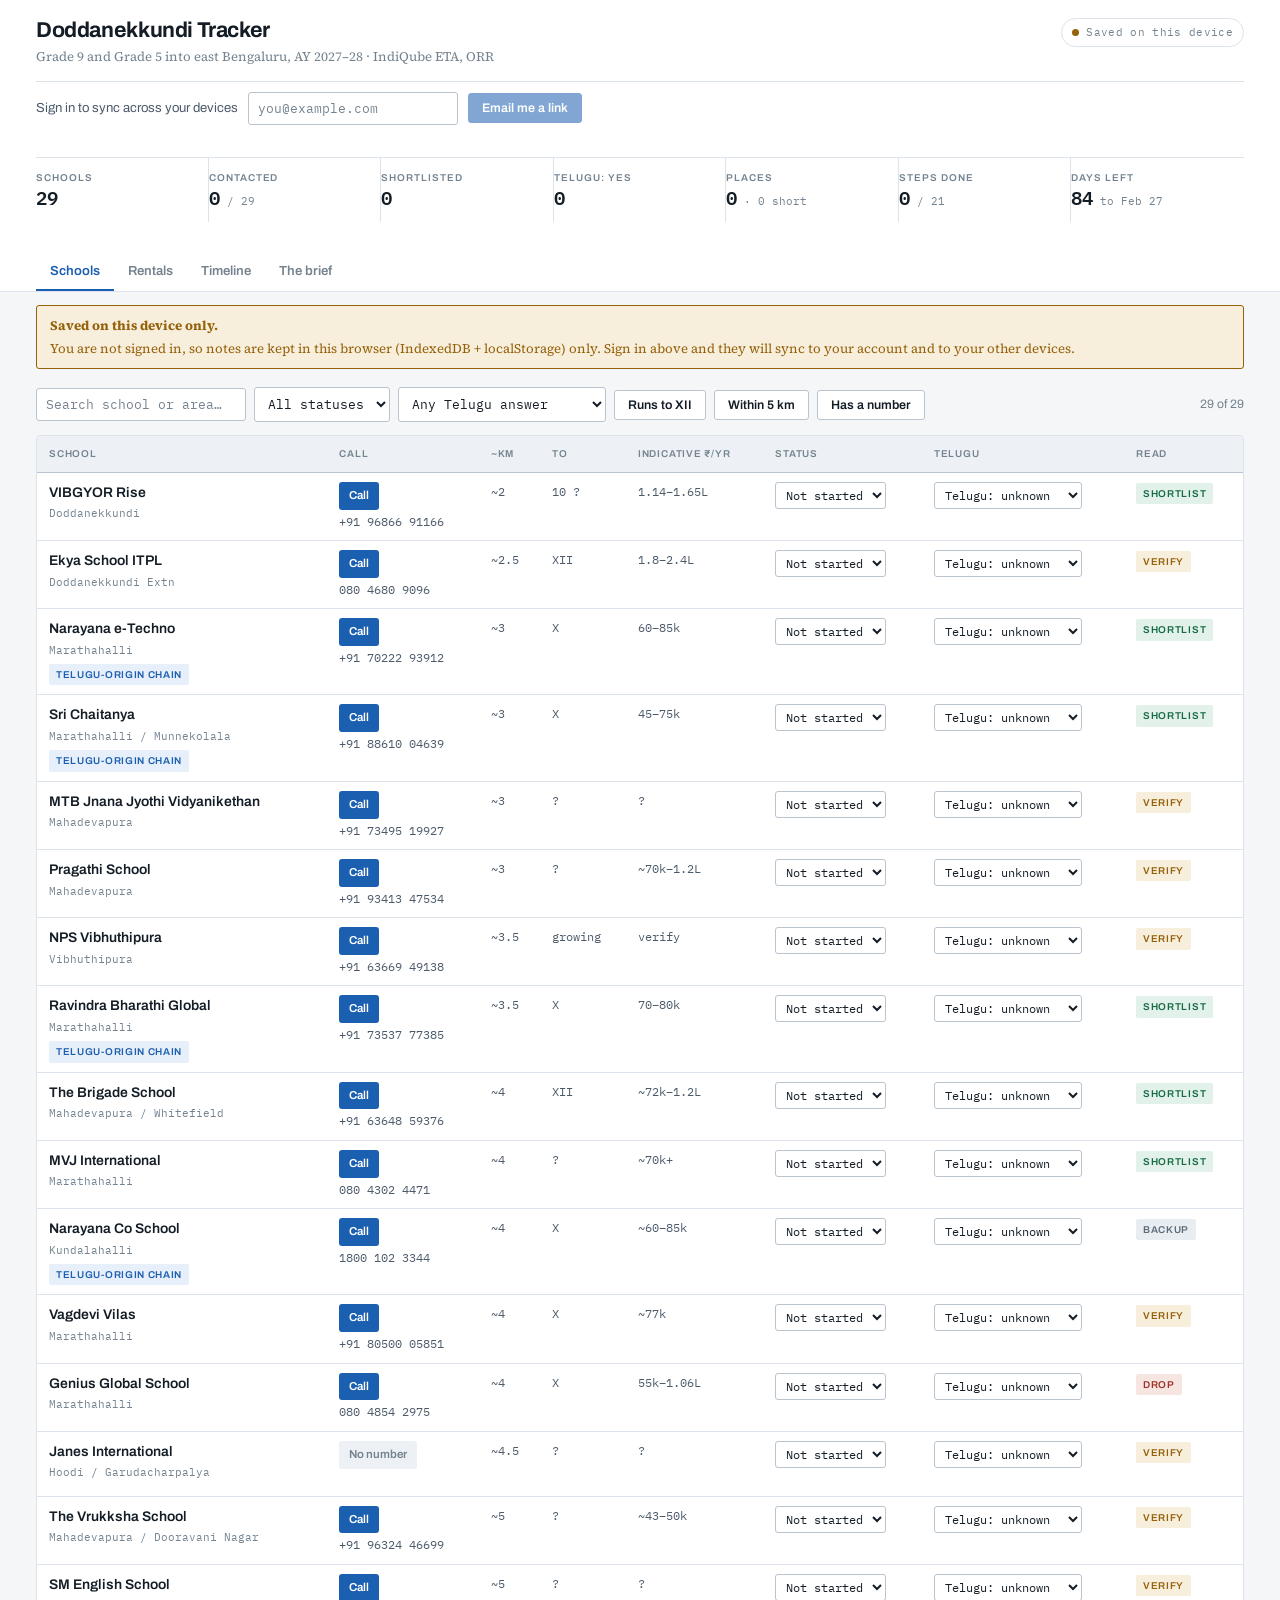
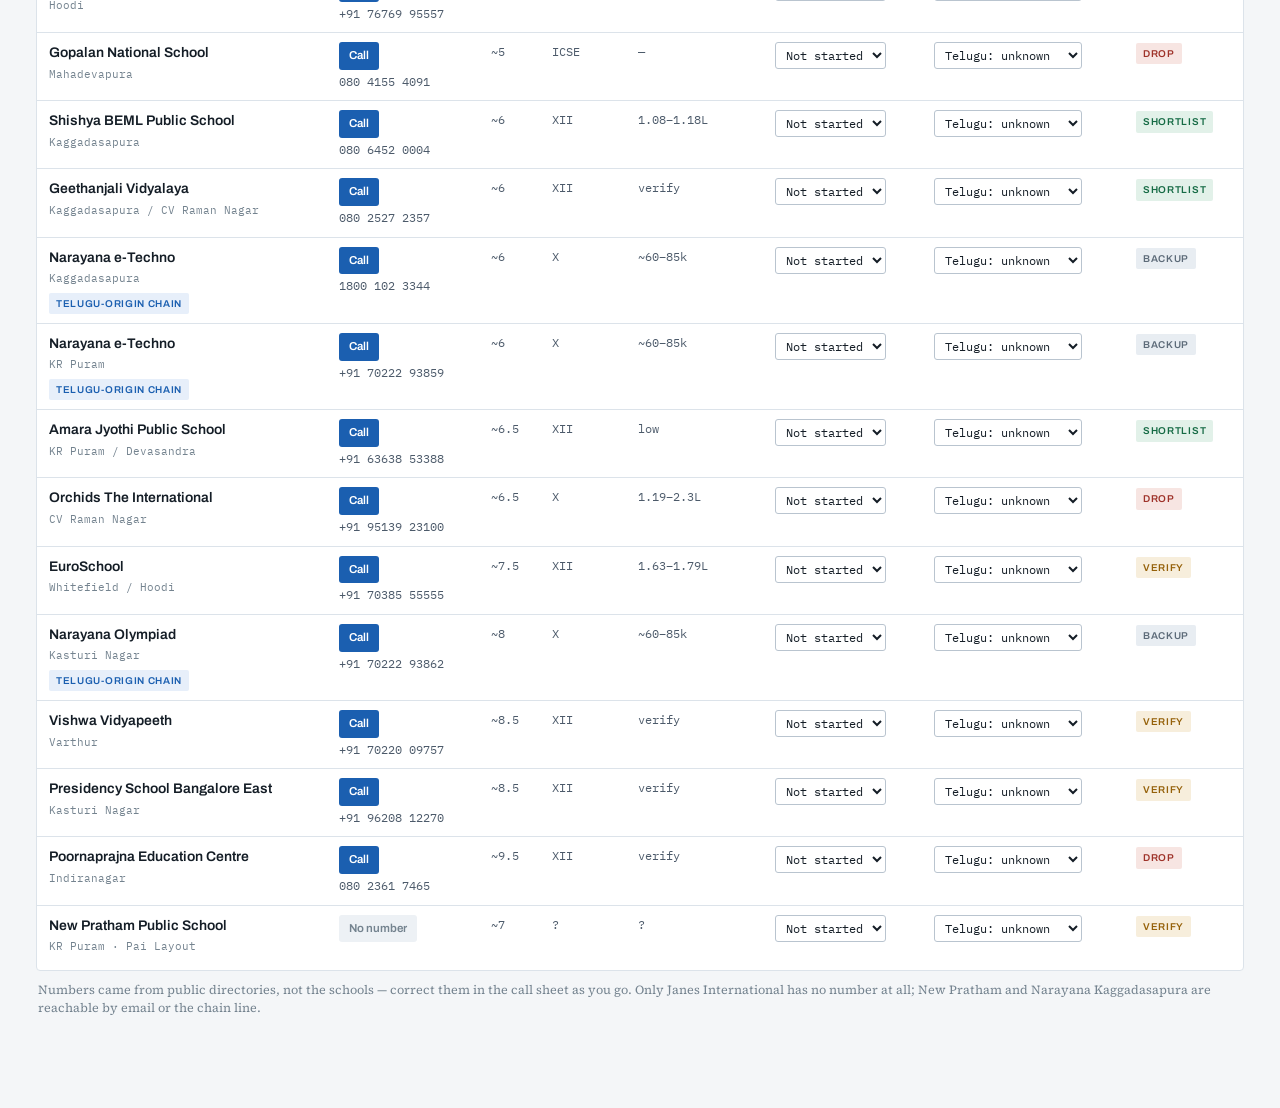
==== commit 05da7595: "Serve the Supabase build from the repo root Pages was serving the old standalone file, not the app. " ====
--- a/index.html
+++ b/index.html
@@ -5,1267 +5,43 @@
 <meta name="viewport" content="width=device-width, initial-scale=1, viewport-fit=cover">
 <meta name="description" content="Tracker for the east Bengaluru school search and house hunt, AY 2027-28.">
 <meta name="color-scheme" content="light dark">
+<meta name="robots" content="noindex, nofollow, noarchive">
 <meta name="apple-mobile-web-app-capable" content="yes">
 <meta name="apple-mobile-web-app-title" content="DDK Tracker">
-<style>html{-webkit-text-size-adjust:100%}body{margin:0}img{max-width:100%}[hidden]{display:none!important}</style>
+<link rel="icon" href="data:image/svg+xml,%3Csvg xmlns='http://www.w3.org/2000/svg' viewBox='0 0 100 100'%3E%3Ctext y='.9em' font-size='90'%3E%F0%9F%93%9E%3C/text%3E%3C/svg%3E">
 <title>Doddanekkundi Tracker</title>
 <link rel="preconnect" href="https://fonts.googleapis.com">
 <link rel="preconnect" href="https://fonts.gstatic.com" crossorigin>
 <link rel="stylesheet" href="https://fonts.googleapis.com/css2?family=Archivo:wght@500;600;700&family=IBM+Plex+Mono:wght@400;500;600&family=Source+Serif+4:opsz,wght@8..60,400;8..60,600&display=swap">
-
-<style>
-:root{
-  --ground:#F4F6F8; --surface:#FFFFFF; --surface-2:#EDF1F5; --surface-3:#E3E9EF;
-  --ink:#141D26; --ink-2:#4C5A6A; --ink-3:#74838F;
-  --rule:#DCE3EA; --rule-strong:#B9C4CF;
-  --accent:#1B5FB0; --accent-soft:#E7EFFA; --on-accent:#FFFFFF;
-  --go:#166B45; --go-bg:#E2F1E9;
-  --warn:#95610A; --warn-bg:#F7EEDC;
-  --stop:#9E3229; --stop-bg:#F7E5E2;
-  --idle:#5D6B79; --idle-bg:#E8EDF2;
-}
-@media (prefers-color-scheme: dark){
-  :root:not([data-theme="light"]){
-    --ground:#0D131A; --surface:#151E27; --surface-2:#1C2732; --surface-3:#243140;
-    --ink:#E4EAF0; --ink-2:#A2B0BE; --ink-3:#7B8996;
-    --rule:#26323E; --rule-strong:#3A4854;
-    --accent:#79ADEF; --accent-soft:#16283C; --on-accent:#0D131A;
-    --go:#5CC38C; --go-bg:#12291F;
-    --warn:#DFAE55; --warn-bg:#2C2314;
-    --stop:#E88C7F; --stop-bg:#2E1A18;
-    --idle:#93A1B1; --idle-bg:#1E2933;
-  }
-}
-:root[data-theme="dark"]{
-  --ground:#0D131A; --surface:#151E27; --surface-2:#1C2732; --surface-3:#243140;
-  --ink:#E4EAF0; --ink-2:#A2B0BE; --ink-3:#7B8996;
-  --rule:#26323E; --rule-strong:#3A4854;
-  --accent:#79ADEF; --accent-soft:#16283C; --on-accent:#0D131A;
-  --go:#5CC38C; --go-bg:#12291F;
-  --warn:#DFAE55; --warn-bg:#2C2314;
-  --stop:#E88C7F; --stop-bg:#2E1A18;
-  --idle:#93A1B1; --idle-bg:#1E2933;
-}
-*{box-sizing:border-box}
-body{background:var(--ground);color:var(--ink);font-family:"Source Serif 4",Georgia,serif;font-size:15px;line-height:1.55;-webkit-font-smoothing:antialiased;margin:0}
-h1,h2,h3,h4,button,th,label,.ui{font-family:Archivo,"Helvetica Neue",Arial,sans-serif}
-.mono,td.n,input,select,textarea,.tile-v,.tel{font-family:"IBM Plex Mono",ui-monospace,Menlo,monospace;font-variant-numeric:tabular-nums}
-p{margin:0}
-a{color:var(--accent)}
-:focus-visible{outline:2px solid var(--accent);outline-offset:2px;border-radius:3px}
-.app{max-width:1240px;margin:0 auto;padding:0 16px 90px}
-
-.hdr{background:var(--surface);border-bottom:1px solid var(--rule)}
-.hdr-in{max-width:1240px;margin:0 auto;padding:18px 16px 0;display:flex;flex-direction:column;gap:15px}
-.hdr-top{display:flex;justify-content:space-between;align-items:flex-start;gap:14px;flex-wrap:wrap}
-h1{font-size:1.34rem;letter-spacing:-.018em;font-weight:700;margin:0;line-height:1.15}
-.sub{font-size:.82rem;color:var(--ink-3);margin-top:3px}
-.sync{display:flex;align-items:center;gap:7px;font-family:"IBM Plex Mono",monospace;font-size:.68rem;letter-spacing:.03em;color:var(--ink-3);border:1px solid var(--rule);padding:5px 10px;border-radius:20px;white-space:nowrap}
-.sync .led{width:7px;height:7px;border-radius:50%;background:var(--idle);flex:none}
-.sync.cloud .led{background:var(--go)}
-.sync.local .led{background:var(--warn)}
-.tiles{display:grid;grid-template-columns:repeat(auto-fit,minmax(108px,1fr));gap:0;border-top:1px solid var(--rule)}
-.tile{padding:12px 14px 12px 0;border-right:1px solid var(--rule)}
-.tile:last-child{border-right:none}
-.tile-k{font-size:.62rem;text-transform:uppercase;letter-spacing:.1em;color:var(--ink-3);font-weight:600;font-family:Archivo,sans-serif}
-.tile-v{font-size:1.18rem;font-weight:600;margin:2px 0 0;display:block;line-height:1.2}
-.tile-v small{font-size:.7rem;color:var(--ink-3);font-weight:400}
-nav.tabs{display:flex;overflow-x:auto}
-nav.tabs button{background:none;border:none;border-bottom:2px solid transparent;color:var(--ink-3);font-size:.82rem;font-weight:600;padding:11px 14px;cursor:pointer;white-space:nowrap}
-nav.tabs button:hover{color:var(--ink)}
-nav.tabs button[aria-selected="true"]{color:var(--accent);border-bottom-color:var(--accent)}
-
-.bar{display:flex;gap:8px;align-items:center;flex-wrap:wrap;margin:18px 0 13px}
-.bar .spacer{flex:1}
-input,select,textarea{font-size:.82rem;color:var(--ink);background:var(--surface);border:1px solid var(--rule-strong);padding:7px 9px;border-radius:3px;max-width:100%}
-textarea{width:100%;resize:vertical;min-height:58px;line-height:1.5}
-input::placeholder,textarea::placeholder{color:var(--ink-3)}
-button.btn{font-size:.78rem;font-weight:600;padding:7px 13px;border-radius:3px;cursor:pointer;background:var(--surface);color:var(--ink);border:1px solid var(--rule-strong)}
-button.btn:hover{background:var(--surface-2)}
-button.btn.primary{background:var(--accent);color:var(--on-accent);border-color:var(--accent)}
-button.btn.ghost{border-color:transparent;color:var(--ink-3)}
-button.btn.ghost:hover{color:var(--stop);background:var(--stop-bg)}
-
-.chip{display:inline-block;font-family:Archivo,sans-serif;font-size:.62rem;text-transform:uppercase;letter-spacing:.07em;font-weight:600;padding:3px 7px;border-radius:2px;white-space:nowrap}
-.c-go{background:var(--go-bg);color:var(--go)}
-.c-warn{background:var(--warn-bg);color:var(--warn)}
-.c-stop{background:var(--stop-bg);color:var(--stop)}
-.c-idle{background:var(--idle-bg);color:var(--idle)}
-.c-acc{background:var(--accent-soft);color:var(--accent)}
-
-/* call affordance */
-.call{display:inline-flex;align-items:center;gap:6px;background:var(--accent);color:var(--on-accent);text-decoration:none;
-  font-family:Archivo,sans-serif;font-size:.78rem;font-weight:600;padding:8px 14px;border-radius:3px;white-space:nowrap}
-.call:hover{filter:brightness(1.08)}
-.call.sm{padding:5px 10px;font-size:.72rem}
-.call[aria-disabled="true"]{background:var(--surface-2);color:var(--ink-3);pointer-events:none}
-.tel{font-size:.74rem;color:var(--ink-2);display:block;margin-top:3px;word-break:break-all}
-
-.card{background:var(--surface);border:1px solid var(--rule);border-radius:4px}
-.scroller{overflow-x:auto;border:1px solid var(--rule);background:var(--surface);border-radius:4px}
-table{border-collapse:collapse;width:100%;min-width:940px;font-size:.85rem}
-th{font-family:Archivo,sans-serif;font-size:.62rem;text-transform:uppercase;letter-spacing:.08em;font-weight:600;color:var(--ink-3);text-align:left;padding:10px 12px;border-bottom:1px solid var(--rule-strong);background:var(--surface-2);white-space:nowrap}
-td{padding:9px 12px;border-bottom:1px solid var(--rule);vertical-align:top}
-tr.open td{background:var(--surface-2)}
-td.n{font-size:.78rem;color:var(--ink-2);white-space:nowrap}
-td.nm{font-family:Archivo,sans-serif;font-weight:600;font-size:.87rem;min-width:180px;cursor:pointer}
-td.nm .a{display:block;font-family:"IBM Plex Mono",monospace;font-size:.7rem;color:var(--ink-3);font-weight:400;margin-top:2px}
-td.nm .flags{display:flex;gap:5px;margin-top:5px;flex-wrap:wrap}
-tbody tr:last-child td{border-bottom:none}
-select.mini{font-size:.74rem;padding:4px 6px;max-width:148px}
-
-/* mobile cards */
-.cards{display:flex;flex-direction:column;gap:10px}
-.scard{background:var(--surface);border:1px solid var(--rule);border-radius:4px;padding:14px}
-.scard.hi{border-color:var(--accent)}
-.scard h3{font-size:.98rem;margin:0;letter-spacing:-.005em}
-.scard .a{font-family:"IBM Plex Mono",monospace;font-size:.72rem;color:var(--ink-3);margin-top:2px}
-.scard .flags{display:flex;gap:5px;flex-wrap:wrap;margin-top:8px}
-.scard .meta{display:flex;gap:14px;margin-top:10px;font-family:"IBM Plex Mono",monospace;font-size:.74rem;color:var(--ink-2);flex-wrap:wrap}
-.scard .meta b{color:var(--ink-3);font-weight:500}
-.scard .acts{display:flex;gap:8px;align-items:center;margin-top:12px;flex-wrap:wrap}
-.scard .picks{display:flex;gap:8px;margin-top:10px;flex-wrap:wrap}
-.scard .picks select{flex:1;min-width:132px}
-.scard .body{margin-top:14px;padding-top:14px;border-top:1px solid var(--rule);display:flex;flex-direction:column;gap:12px}
-
-.detail{background:var(--surface-2);border-bottom:1px solid var(--rule)}
-.detail-in{padding:18px 14px 22px;display:grid;grid-template-columns:minmax(0,1.45fr) minmax(0,1fr);gap:24px}
-@media (max-width:860px){.detail-in{grid-template-columns:1fr}}
-.qlist{display:flex;flex-direction:column;border:1px solid var(--rule);background:var(--surface);border-radius:4px}
-.q{padding:12px 13px;border-bottom:1px solid var(--rule);display:flex;flex-direction:column;gap:7px}
-.q:last-child{border-bottom:none}
-.q-h{display:flex;gap:9px;align-items:baseline}
-.q-n{font-family:"IBM Plex Mono",monospace;font-size:.67rem;font-weight:600;color:var(--ink-3);flex:none}
-.q-t{font-size:.86rem;line-height:1.45}
-.q-hint{font-size:.75rem;color:var(--ink-3);display:block;margin-top:3px;font-style:normal}
-.side{display:flex;flex-direction:column;gap:14px}
-.fld{display:flex;flex-direction:column;gap:5px}
-.fld label{font-size:.63rem;text-transform:uppercase;letter-spacing:.09em;font-weight:600;color:var(--ink-3)}
-.fld input,.fld select{width:100%}
-
-.phase{margin-bottom:24px}
-.phase-h{display:flex;align-items:baseline;gap:12px;margin-bottom:9px;padding-bottom:7px;border-bottom:1px solid var(--rule)}
-.phase-when{font-family:"IBM Plex Mono",monospace;font-size:.72rem;font-weight:600;letter-spacing:.05em;color:var(--accent);text-transform:uppercase}
-.phase-c{font-family:"IBM Plex Mono",monospace;font-size:.72rem;color:var(--ink-3);margin-left:auto}
-.tasks{display:flex;flex-direction:column;border:1px solid var(--rule);background:var(--surface);border-radius:4px}
-.task{display:flex;gap:11px;align-items:flex-start;padding:11px 13px;border-bottom:1px solid var(--rule);cursor:pointer}
-.task:last-child{border-bottom:none}
-.task:hover{background:var(--surface-2)}
-.task input{margin:3px 0 0;accent-color:var(--accent);width:16px;height:16px;flex:none;cursor:pointer}
-.task span{font-size:.89rem;line-height:1.45}
-.task.done span{color:var(--ink-3);text-decoration:line-through}
-
-.prose{max-width:66ch;display:flex;flex-direction:column;gap:15px;font-size:.96rem;line-height:1.62}
-.prose h3{font-size:1.01rem;margin:9px 0 0}
-.note{background:var(--surface);border:1px solid var(--rule);border-left:3px solid var(--accent);padding:14px 16px;display:flex;flex-direction:column;gap:7px}
-.note.w{border-left-color:var(--warn)}
-.cfg{display:grid;grid-template-columns:repeat(auto-fit,minmax(240px,1fr));border:1px solid var(--rule);background:var(--surface);border-radius:4px}
-.cfg>div{padding:16px;border-right:1px solid var(--rule);display:flex;flex-direction:column;gap:8px}
-.cfg>div:last-child{border-right:none}
-.cfg .pick{background:var(--accent-soft)}
-.lg{font-family:"IBM Plex Mono",monospace;font-size:.77rem;display:flex;flex-direction:column;gap:4px}
-.lg b{color:var(--ink-3);font-weight:500}
-.empty{padding:32px 18px;text-align:center;color:var(--ink-3);font-size:.89rem}
-.err{background:var(--stop-bg);color:var(--stop);border:1px solid var(--stop);padding:9px 13px;border-radius:3px;font-size:.8rem;margin:13px 0}
-.warnbar{background:var(--warn-bg);color:var(--warn);border:1px solid var(--warn);padding:10px 13px;border-radius:3px;font-size:.82rem;margin:13px 0;line-height:1.5}
-.warnbar strong{display:block;margin-bottom:3px}
-.sync.none .led{background:var(--stop)}
-.backup{margin:14px 0;border:1px solid var(--rule);background:var(--surface);border-radius:4px;padding:14px;display:flex;flex-direction:column;gap:10px}
-.backup textarea{min-height:120px;font-size:.72rem;line-height:1.45}
-.backup .row{display:flex;gap:8px;flex-wrap:wrap;align-items:center}
-.backup .msg{font-size:.78rem}
-.backup .msg.ok{color:var(--go)}
-.backup .msg.bad{color:var(--stop)}
-.hint{font-size:.78rem;color:var(--ink-3);margin:10px 2px 0;line-height:1.5}
-@media (max-width:640px){.tile{border-right:none;border-bottom:1px solid var(--rule)}}
-@media (prefers-reduced-motion:reduce){*{transition:none!important;animation:none!important}}
-</style>
+<link rel="stylesheet" href="styles.css?v=2">
 </head>
 <body>
-<script>/* react (UMD production build, inlined for offline use) */
-/**
- * @license React
- * react.production.min.js
- *
- * Copyright (c) Facebook, Inc. and its affiliates.
- *
- * This source code is licensed under the MIT license found in the
- * LICENSE file in the root directory of this source tree.
- */
-(function(){'use strict';(function(c,x){"object"===typeof exports&&"undefined"!==typeof module?x(exports):"function"===typeof define&&define.amd?define(["exports"],x):(c=c||self,x(c.React={}))})(this,function(c){function x(a){if(null===a||"object"!==typeof a)return null;a=V&&a[V]||a["@@iterator"];return"function"===typeof a?a:null}function w(a,b,e){this.props=a;this.context=b;this.refs=W;this.updater=e||X}function Y(){}function K(a,b,e){this.props=a;this.context=b;this.refs=W;this.updater=e||X}function Z(a,b,
-e){var m,d={},c=null,h=null;if(null!=b)for(m in void 0!==b.ref&&(h=b.ref),void 0!==b.key&&(c=""+b.key),b)aa.call(b,m)&&!ba.hasOwnProperty(m)&&(d[m]=b[m]);var l=arguments.length-2;if(1===l)d.children=e;else if(1<l){for(var f=Array(l),k=0;k<l;k++)f[k]=arguments[k+2];d.children=f}if(a&&a.defaultProps)for(m in l=a.defaultProps,l)void 0===d[m]&&(d[m]=l[m]);return{$$typeof:y,type:a,key:c,ref:h,props:d,_owner:L.current}}function oa(a,b){return{$$typeof:y,type:a.type,key:b,ref:a.ref,props:a.props,_owner:a._owner}}
-function M(a){return"object"===typeof a&&null!==a&&a.$$typeof===y}function pa(a){var b={"=":"=0",":":"=2"};return"$"+a.replace(/[=:]/g,function(a){return b[a]})}function N(a,b){return"object"===typeof a&&null!==a&&null!=a.key?pa(""+a.key):b.toString(36)}function B(a,b,e,m,d){var c=typeof a;if("undefined"===c||"boolean"===c)a=null;var h=!1;if(null===a)h=!0;else switch(c){case "string":case "number":h=!0;break;case "object":switch(a.$$typeof){case y:case qa:h=!0}}if(h)return h=a,d=d(h),a=""===m?"."+
-N(h,0):m,ca(d)?(e="",null!=a&&(e=a.replace(da,"$&/")+"/"),B(d,b,e,"",function(a){return a})):null!=d&&(M(d)&&(d=oa(d,e+(!d.key||h&&h.key===d.key?"":(""+d.key).replace(da,"$&/")+"/")+a)),b.push(d)),1;h=0;m=""===m?".":m+":";if(ca(a))for(var l=0;l<a.length;l++){c=a[l];var f=m+N(c,l);h+=B(c,b,e,f,d)}else if(f=x(a),"function"===typeof f)for(a=f.call(a),l=0;!(c=a.next()).done;)c=c.value,f=m+N(c,l++),h+=B(c,b,e,f,d);else if("object"===c)throw b=String(a),Error("Objects are not valid as a React child (found: "+
-("[object Object]"===b?"object with keys {"+Object.keys(a).join(", ")+"}":b)+"). If you meant to render a collection of children, use an array instead.");return h}function C(a,b,e){if(null==a)return a;var c=[],d=0;B(a,c,"","",function(a){return b.call(e,a,d++)});return c}function ra(a){if(-1===a._status){var b=a._result;b=b();b.then(function(b){if(0===a._status||-1===a._status)a._status=1,a._result=b},function(b){if(0===a._status||-1===a._status)a._status=2,a._result=b});-1===a._status&&(a._status=
-0,a._result=b)}if(1===a._status)return a._result.default;throw a._result;}function O(a,b){var e=a.length;a.push(b);a:for(;0<e;){var c=e-1>>>1,d=a[c];if(0<D(d,b))a[c]=b,a[e]=d,e=c;else break a}}function p(a){return 0===a.length?null:a[0]}function E(a){if(0===a.length)return null;var b=a[0],e=a.pop();if(e!==b){a[0]=e;a:for(var c=0,d=a.length,k=d>>>1;c<k;){var h=2*(c+1)-1,l=a[h],f=h+1,g=a[f];if(0>D(l,e))f<d&&0>D(g,l)?(a[c]=g,a[f]=e,c=f):(a[c]=l,a[h]=e,c=h);else if(f<d&&0>D(g,e))a[c]=g,a[f]=e,c=f;else break a}}return b}
-function D(a,b){var c=a.sortIndex-b.sortIndex;return 0!==c?c:a.id-b.id}function P(a){for(var b=p(r);null!==b;){if(null===b.callback)E(r);else if(b.startTime<=a)E(r),b.sortIndex=b.expirationTime,O(q,b);else break;b=p(r)}}function Q(a){z=!1;P(a);if(!u)if(null!==p(q))u=!0,R(S);else{var b=p(r);null!==b&&T(Q,b.startTime-a)}}function S(a,b){u=!1;z&&(z=!1,ea(A),A=-1);F=!0;var c=k;try{P(b);for(n=p(q);null!==n&&(!(n.expirationTime>b)||a&&!fa());){var m=n.callback;if("function"===typeof m){n.callback=null;
-k=n.priorityLevel;var d=m(n.expirationTime<=b);b=v();"function"===typeof d?n.callback=d:n===p(q)&&E(q);P(b)}else E(q);n=p(q)}if(null!==n)var g=!0;else{var h=p(r);null!==h&&T(Q,h.startTime-b);g=!1}return g}finally{n=null,k=c,F=!1}}function fa(){return v()-ha<ia?!1:!0}function R(a){G=a;H||(H=!0,I())}function T(a,b){A=ja(function(){a(v())},b)}function ka(a){throw Error("act(...) is not supported in production builds of React.");}var y=Symbol.for("react.element"),qa=Symbol.for("react.portal"),sa=Symbol.for("react.fragment"),
-ta=Symbol.for("react.strict_mode"),ua=Symbol.for("react.profiler"),va=Symbol.for("react.provider"),wa=Symbol.for("react.context"),xa=Symbol.for("react.forward_ref"),ya=Symbol.for("react.suspense"),za=Symbol.for("react.memo"),Aa=Symbol.for("react.lazy"),V=Symbol.iterator,X={isMounted:function(a){return!1},enqueueForceUpdate:function(a,b,c){},enqueueReplaceState:function(a,b,c,m){},enqueueSetState:function(a,b,c,m){}},la=Object.assign,W={};w.prototype.isReactComponent={};w.prototype.setState=function(a,
-b){if("object"!==typeof a&&"function"!==typeof a&&null!=a)throw Error("setState(...): takes an object of state variables to update or a function which returns an object of state variables.");this.updater.enqueueSetState(this,a,b,"setState")};w.prototype.forceUpdate=function(a){this.updater.enqueueForceUpdate(this,a,"forceUpdate")};Y.prototype=w.prototype;var t=K.prototype=new Y;t.constructor=K;la(t,w.prototype);t.isPureReactComponent=!0;var ca=Array.isArray,aa=Object.prototype.hasOwnProperty,L={current:null},
-ba={key:!0,ref:!0,__self:!0,__source:!0},da=/\/+/g,g={current:null},J={transition:null};if("object"===typeof performance&&"function"===typeof performance.now){var Ba=performance;var v=function(){return Ba.now()}}else{var ma=Date,Ca=ma.now();v=function(){return ma.now()-Ca}}var q=[],r=[],Da=1,n=null,k=3,F=!1,u=!1,z=!1,ja="function"===typeof setTimeout?setTimeout:null,ea="function"===typeof clearTimeout?clearTimeout:null,na="undefined"!==typeof setImmediate?setImmediate:null;"undefined"!==typeof navigator&&
-void 0!==navigator.scheduling&&void 0!==navigator.scheduling.isInputPending&&navigator.scheduling.isInputPending.bind(navigator.scheduling);var H=!1,G=null,A=-1,ia=5,ha=-1,U=function(){if(null!==G){var a=v();ha=a;var b=!0;try{b=G(!0,a)}finally{b?I():(H=!1,G=null)}}else H=!1};if("function"===typeof na)var I=function(){na(U)};else if("undefined"!==typeof MessageChannel){t=new MessageChannel;var Ea=t.port2;t.port1.onmessage=U;I=function(){Ea.postMessage(null)}}else I=function(){ja(U,0)};t={ReactCurrentDispatcher:g,
-ReactCurrentOwner:L,ReactCurrentBatchConfig:J,Scheduler:{__proto__:null,unstable_ImmediatePriority:1,unstable_UserBlockingPriority:2,unstable_NormalPriority:3,unstable_IdlePriority:5,unstable_LowPriority:4,unstable_runWithPriority:function(a,b){switch(a){case 1:case 2:case 3:case 4:case 5:break;default:a=3}var c=k;k=a;try{return b()}finally{k=c}},unstable_next:function(a){switch(k){case 1:case 2:case 3:var b=3;break;default:b=k}var c=k;k=b;try{return a()}finally{k=c}},unstable_scheduleCallback:function(a,
-b,c){var e=v();"object"===typeof c&&null!==c?(c=c.delay,c="number"===typeof c&&0<c?e+c:e):c=e;switch(a){case 1:var d=-1;break;case 2:d=250;break;case 5:d=1073741823;break;case 4:d=1E4;break;default:d=5E3}d=c+d;a={id:Da++,callback:b,priorityLevel:a,startTime:c,expirationTime:d,sortIndex:-1};c>e?(a.sortIndex=c,O(r,a),null===p(q)&&a===p(r)&&(z?(ea(A),A=-1):z=!0,T(Q,c-e))):(a.sortIndex=d,O(q,a),u||F||(u=!0,R(S)));return a},unstable_cancelCallback:function(a){a.callback=null},unstable_wrapCallback:function(a){var b=
-k;return function(){var c=k;k=b;try{return a.apply(this,arguments)}finally{k=c}}},unstable_getCurrentPriorityLevel:function(){return k},unstable_shouldYield:fa,unstable_requestPaint:function(){},unstable_continueExecution:function(){u||F||(u=!0,R(S))},unstable_pauseExecution:function(){},unstable_getFirstCallbackNode:function(){return p(q)},get unstable_now(){return v},unstable_forceFrameRate:function(a){0>a||125<a?console.error("forceFrameRate takes a positive int between 0 and 125, forcing frame rates higher than 125 fps is not supported"):
-ia=0<a?Math.floor(1E3/a):5},unstable_Profiling:null}};c.Children={map:C,forEach:function(a,b,c){C(a,function(){b.apply(this,arguments)},c)},count:function(a){var b=0;C(a,function(){b++});return b},toArray:function(a){return C(a,function(a){return a})||[]},only:function(a){if(!M(a))throw Error("React.Children.only expected to receive a single React element child.");return a}};c.Component=w;c.Fragment=sa;c.Profiler=ua;c.PureComponent=K;c.StrictMode=ta;c.Suspense=ya;c.__SECRET_INTERNALS_DO_NOT_USE_OR_YOU_WILL_BE_FIRED=
-t;c.act=ka;c.cloneElement=function(a,b,c){if(null===a||void 0===a)throw Error("React.cloneElement(...): The argument must be a React element, but you passed "+a+".");var e=la({},a.props),d=a.key,k=a.ref,h=a._owner;if(null!=b){void 0!==b.ref&&(k=b.ref,h=L.current);void 0!==b.key&&(d=""+b.key);if(a.type&&a.type.defaultProps)var l=a.type.defaultProps;for(f in b)aa.call(b,f)&&!ba.hasOwnProperty(f)&&(e[f]=void 0===b[f]&&void 0!==l?l[f]:b[f])}var f=arguments.length-2;if(1===f)e.children=c;else if(1<f){l=
-Array(f);for(var g=0;g<f;g++)l[g]=arguments[g+2];e.children=l}return{$$typeof:y,type:a.type,key:d,ref:k,props:e,_owner:h}};c.createContext=function(a){a={$$typeof:wa,_currentValue:a,_currentValue2:a,_threadCount:0,Provider:null,Consumer:null,_defaultValue:null,_globalName:null};a.Provider={$$typeof:va,_context:a};return a.Consumer=a};c.createElement=Z;c.createFactory=function(a){var b=Z.bind(null,a);b.type=a;return b};c.createRef=function(){return{current:null}};c.forwardRef=function(a){return{$$typeof:xa,
-render:a}};c.isValidElement=M;c.lazy=function(a){return{$$typeof:Aa,_payload:{_status:-1,_result:a},_init:ra}};c.memo=function(a,b){return{$$typeof:za,type:a,compare:void 0===b?null:b}};c.startTransition=function(a,b){b=J.transition;J.transition={};try{a()}finally{J.transition=b}};c.unstable_act=ka;c.useCallback=function(a,b){return g.current.useCallback(a,b)};c.useContext=function(a){return g.current.useContext(a)};c.useDebugValue=function(a,b){};c.useDeferredValue=function(a){return g.current.useDeferredValue(a)};
-c.useEffect=function(a,b){return g.current.useEffect(a,b)};c.useId=function(){return g.current.useId()};c.useImperativeHandle=function(a,b,c){return g.current.useImperativeHandle(a,b,c)};c.useInsertionEffect=function(a,b){return g.current.useInsertionEffect(a,b)};c.useLayoutEffect=function(a,b){return g.current.useLayoutEffect(a,b)};c.useMemo=function(a,b){return g.current.useMemo(a,b)};c.useReducer=function(a,b,c){return g.current.useReducer(a,b,c)};c.useRef=function(a){return g.current.useRef(a)};
-c.useState=function(a){return g.current.useState(a)};c.useSyncExternalStore=function(a,b,c){return g.current.useSyncExternalStore(a,b,c)};c.useTransition=function(){return g.current.useTransition()};c.version="18.3.1"});
-})();
-
-</script>
-<script>/* react-dom (UMD production build, inlined for offline use) */
-/**
- * @license React
- * react-dom.production.min.js
- *
- * Copyright (c) Facebook, Inc. and its affiliates.
- *
- * This source code is licensed under the MIT license found in the
- * LICENSE file in the root directory of this source tree.
- */
-(function(){/*
- Modernizr 3.0.0pre (Custom Build) | MIT
-*/
-'use strict';(function(Q,zb){"object"===typeof exports&&"undefined"!==typeof module?zb(exports,require("react")):"function"===typeof define&&define.amd?define(["exports","react"],zb):(Q=Q||self,zb(Q.ReactDOM={},Q.React))})(this,function(Q,zb){function m(a){for(var b="https://reactjs.org/docs/error-decoder.html?invariant="+a,c=1;c<arguments.length;c++)b+="&args[]="+encodeURIComponent(arguments[c]);return"Minified React error #"+a+"; visit "+b+" for the full message or use the non-minified dev environment for full errors and additional helpful warnings."}
-function mb(a,b){Ab(a,b);Ab(a+"Capture",b)}function Ab(a,b){$b[a]=b;for(a=0;a<b.length;a++)cg.add(b[a])}function bj(a){if(Zd.call(dg,a))return!0;if(Zd.call(eg,a))return!1;if(cj.test(a))return dg[a]=!0;eg[a]=!0;return!1}function dj(a,b,c,d){if(null!==c&&0===c.type)return!1;switch(typeof b){case "function":case "symbol":return!0;case "boolean":if(d)return!1;if(null!==c)return!c.acceptsBooleans;a=a.toLowerCase().slice(0,5);return"data-"!==a&&"aria-"!==a;default:return!1}}function ej(a,b,c,d){if(null===
-b||"undefined"===typeof b||dj(a,b,c,d))return!0;if(d)return!1;if(null!==c)switch(c.type){case 3:return!b;case 4:return!1===b;case 5:return isNaN(b);case 6:return isNaN(b)||1>b}return!1}function Y(a,b,c,d,e,f,g){this.acceptsBooleans=2===b||3===b||4===b;this.attributeName=d;this.attributeNamespace=e;this.mustUseProperty=c;this.propertyName=a;this.type=b;this.sanitizeURL=f;this.removeEmptyString=g}function $d(a,b,c,d){var e=R.hasOwnProperty(b)?R[b]:null;if(null!==e?0!==e.type:d||!(2<b.length)||"o"!==
-b[0]&&"O"!==b[0]||"n"!==b[1]&&"N"!==b[1])ej(b,c,e,d)&&(c=null),d||null===e?bj(b)&&(null===c?a.removeAttribute(b):a.setAttribute(b,""+c)):e.mustUseProperty?a[e.propertyName]=null===c?3===e.type?!1:"":c:(b=e.attributeName,d=e.attributeNamespace,null===c?a.removeAttribute(b):(e=e.type,c=3===e||4===e&&!0===c?"":""+c,d?a.setAttributeNS(d,b,c):a.setAttribute(b,c)))}function ac(a){if(null===a||"object"!==typeof a)return null;a=fg&&a[fg]||a["@@iterator"];return"function"===typeof a?a:null}function bc(a,b,
-c){if(void 0===ae)try{throw Error();}catch(d){ae=(b=d.stack.trim().match(/\n( *(at )?)/))&&b[1]||""}return"\n"+ae+a}function be(a,b){if(!a||ce)return"";ce=!0;var c=Error.prepareStackTrace;Error.prepareStackTrace=void 0;try{if(b)if(b=function(){throw Error();},Object.defineProperty(b.prototype,"props",{set:function(){throw Error();}}),"object"===typeof Reflect&&Reflect.construct){try{Reflect.construct(b,[])}catch(n){var d=n}Reflect.construct(a,[],b)}else{try{b.call()}catch(n){d=n}a.call(b.prototype)}else{try{throw Error();
-}catch(n){d=n}a()}}catch(n){if(n&&d&&"string"===typeof n.stack){for(var e=n.stack.split("\n"),f=d.stack.split("\n"),g=e.length-1,h=f.length-1;1<=g&&0<=h&&e[g]!==f[h];)h--;for(;1<=g&&0<=h;g--,h--)if(e[g]!==f[h]){if(1!==g||1!==h){do if(g--,h--,0>h||e[g]!==f[h]){var k="\n"+e[g].replace(" at new "," at ");a.displayName&&k.includes("<anonymous>")&&(k=k.replace("<anonymous>",a.displayName));return k}while(1<=g&&0<=h)}break}}}finally{ce=!1,Error.prepareStackTrace=c}return(a=a?a.displayName||a.name:"")?bc(a):
-""}function fj(a){switch(a.tag){case 5:return bc(a.type);case 16:return bc("Lazy");case 13:return bc("Suspense");case 19:return bc("SuspenseList");case 0:case 2:case 15:return a=be(a.type,!1),a;case 11:return a=be(a.type.render,!1),a;case 1:return a=be(a.type,!0),a;default:return""}}function de(a){if(null==a)return null;if("function"===typeof a)return a.displayName||a.name||null;if("string"===typeof a)return a;switch(a){case Bb:return"Fragment";case Cb:return"Portal";case ee:return"Profiler";case fe:return"StrictMode";
-case ge:return"Suspense";case he:return"SuspenseList"}if("object"===typeof a)switch(a.$$typeof){case gg:return(a.displayName||"Context")+".Consumer";case hg:return(a._context.displayName||"Context")+".Provider";case ie:var b=a.render;a=a.displayName;a||(a=b.displayName||b.name||"",a=""!==a?"ForwardRef("+a+")":"ForwardRef");return a;case je:return b=a.displayName||null,null!==b?b:de(a.type)||"Memo";case Ta:b=a._payload;a=a._init;try{return de(a(b))}catch(c){}}return null}function gj(a){var b=a.type;
-switch(a.tag){case 24:return"Cache";case 9:return(b.displayName||"Context")+".Consumer";case 10:return(b._context.displayName||"Context")+".Provider";case 18:return"DehydratedFragment";case 11:return a=b.render,a=a.displayName||a.name||"",b.displayName||(""!==a?"ForwardRef("+a+")":"ForwardRef");case 7:return"Fragment";case 5:return b;case 4:return"Portal";case 3:return"Root";case 6:return"Text";case 16:return de(b);case 8:return b===fe?"StrictMode":"Mode";case 22:return"Offscreen";case 12:return"Profiler";
-case 21:return"Scope";case 13:return"Suspense";case 19:return"SuspenseList";case 25:return"TracingMarker";case 1:case 0:case 17:case 2:case 14:case 15:if("function"===typeof b)return b.displayName||b.name||null;if("string"===typeof b)return b}return null}function Ua(a){switch(typeof a){case "boolean":case "number":case "string":case "undefined":return a;case "object":return a;default:return""}}function ig(a){var b=a.type;return(a=a.nodeName)&&"input"===a.toLowerCase()&&("checkbox"===b||"radio"===
-b)}function hj(a){var b=ig(a)?"checked":"value",c=Object.getOwnPropertyDescriptor(a.constructor.prototype,b),d=""+a[b];if(!a.hasOwnProperty(b)&&"undefined"!==typeof c&&"function"===typeof c.get&&"function"===typeof c.set){var e=c.get,f=c.set;Object.defineProperty(a,b,{configurable:!0,get:function(){return e.call(this)},set:function(a){d=""+a;f.call(this,a)}});Object.defineProperty(a,b,{enumerable:c.enumerable});return{getValue:function(){return d},setValue:function(a){d=""+a},stopTracking:function(){a._valueTracker=
-null;delete a[b]}}}}function Pc(a){a._valueTracker||(a._valueTracker=hj(a))}function jg(a){if(!a)return!1;var b=a._valueTracker;if(!b)return!0;var c=b.getValue();var d="";a&&(d=ig(a)?a.checked?"true":"false":a.value);a=d;return a!==c?(b.setValue(a),!0):!1}function Qc(a){a=a||("undefined"!==typeof document?document:void 0);if("undefined"===typeof a)return null;try{return a.activeElement||a.body}catch(b){return a.body}}function ke(a,b){var c=b.checked;return E({},b,{defaultChecked:void 0,defaultValue:void 0,
-value:void 0,checked:null!=c?c:a._wrapperState.initialChecked})}function kg(a,b){var c=null==b.defaultValue?"":b.defaultValue,d=null!=b.checked?b.checked:b.defaultChecked;c=Ua(null!=b.value?b.value:c);a._wrapperState={initialChecked:d,initialValue:c,controlled:"checkbox"===b.type||"radio"===b.type?null!=b.checked:null!=b.value}}function lg(a,b){b=b.checked;null!=b&&$d(a,"checked",b,!1)}function le(a,b){lg(a,b);var c=Ua(b.value),d=b.type;if(null!=c)if("number"===d){if(0===c&&""===a.value||a.value!=
-c)a.value=""+c}else a.value!==""+c&&(a.value=""+c);else if("submit"===d||"reset"===d){a.removeAttribute("value");return}b.hasOwnProperty("value")?me(a,b.type,c):b.hasOwnProperty("defaultValue")&&me(a,b.type,Ua(b.defaultValue));null==b.checked&&null!=b.defaultChecked&&(a.defaultChecked=!!b.defaultChecked)}function mg(a,b,c){if(b.hasOwnProperty("value")||b.hasOwnProperty("defaultValue")){var d=b.type;if(!("submit"!==d&&"reset"!==d||void 0!==b.value&&null!==b.value))return;b=""+a._wrapperState.initialValue;
-c||b===a.value||(a.value=b);a.defaultValue=b}c=a.name;""!==c&&(a.name="");a.defaultChecked=!!a._wrapperState.initialChecked;""!==c&&(a.name=c)}function me(a,b,c){if("number"!==b||Qc(a.ownerDocument)!==a)null==c?a.defaultValue=""+a._wrapperState.initialValue:a.defaultValue!==""+c&&(a.defaultValue=""+c)}function Db(a,b,c,d){a=a.options;if(b){b={};for(var e=0;e<c.length;e++)b["$"+c[e]]=!0;for(c=0;c<a.length;c++)e=b.hasOwnProperty("$"+a[c].value),a[c].selected!==e&&(a[c].selected=e),e&&d&&(a[c].defaultSelected=
-!0)}else{c=""+Ua(c);b=null;for(e=0;e<a.length;e++){if(a[e].value===c){a[e].selected=!0;d&&(a[e].defaultSelected=!0);return}null!==b||a[e].disabled||(b=a[e])}null!==b&&(b.selected=!0)}}function ne(a,b){if(null!=b.dangerouslySetInnerHTML)throw Error(m(91));return E({},b,{value:void 0,defaultValue:void 0,children:""+a._wrapperState.initialValue})}function ng(a,b){var c=b.value;if(null==c){c=b.children;b=b.defaultValue;if(null!=c){if(null!=b)throw Error(m(92));if(cc(c)){if(1<c.length)throw Error(m(93));
-c=c[0]}b=c}null==b&&(b="");c=b}a._wrapperState={initialValue:Ua(c)}}function og(a,b){var c=Ua(b.value),d=Ua(b.defaultValue);null!=c&&(c=""+c,c!==a.value&&(a.value=c),null==b.defaultValue&&a.defaultValue!==c&&(a.defaultValue=c));null!=d&&(a.defaultValue=""+d)}function pg(a,b){b=a.textContent;b===a._wrapperState.initialValue&&""!==b&&null!==b&&(a.value=b)}function qg(a){switch(a){case "svg":return"http://www.w3.org/2000/svg";case "math":return"http://www.w3.org/1998/Math/MathML";default:return"http://www.w3.org/1999/xhtml"}}
-function oe(a,b){return null==a||"http://www.w3.org/1999/xhtml"===a?qg(b):"http://www.w3.org/2000/svg"===a&&"foreignObject"===b?"http://www.w3.org/1999/xhtml":a}function rg(a,b,c){return null==b||"boolean"===typeof b||""===b?"":c||"number"!==typeof b||0===b||dc.hasOwnProperty(a)&&dc[a]?(""+b).trim():b+"px"}function sg(a,b){a=a.style;for(var c in b)if(b.hasOwnProperty(c)){var d=0===c.indexOf("--"),e=rg(c,b[c],d);"float"===c&&(c="cssFloat");d?a.setProperty(c,e):a[c]=e}}function pe(a,b){if(b){if(ij[a]&&
-(null!=b.children||null!=b.dangerouslySetInnerHTML))throw Error(m(137,a));if(null!=b.dangerouslySetInnerHTML){if(null!=b.children)throw Error(m(60));if("object"!==typeof b.dangerouslySetInnerHTML||!("__html"in b.dangerouslySetInnerHTML))throw Error(m(61));}if(null!=b.style&&"object"!==typeof b.style)throw Error(m(62));}}function qe(a,b){if(-1===a.indexOf("-"))return"string"===typeof b.is;switch(a){case "annotation-xml":case "color-profile":case "font-face":case "font-face-src":case "font-face-uri":case "font-face-format":case "font-face-name":case "missing-glyph":return!1;
-default:return!0}}function re(a){a=a.target||a.srcElement||window;a.correspondingUseElement&&(a=a.correspondingUseElement);return 3===a.nodeType?a.parentNode:a}function tg(a){if(a=ec(a)){if("function"!==typeof se)throw Error(m(280));var b=a.stateNode;b&&(b=Rc(b),se(a.stateNode,a.type,b))}}function ug(a){Eb?Fb?Fb.push(a):Fb=[a]:Eb=a}function vg(){if(Eb){var a=Eb,b=Fb;Fb=Eb=null;tg(a);if(b)for(a=0;a<b.length;a++)tg(b[a])}}function wg(a,b,c){if(te)return a(b,c);te=!0;try{return xg(a,b,c)}finally{if(te=
-!1,null!==Eb||null!==Fb)yg(),vg()}}function fc(a,b){var c=a.stateNode;if(null===c)return null;var d=Rc(c);if(null===d)return null;c=d[b];a:switch(b){case "onClick":case "onClickCapture":case "onDoubleClick":case "onDoubleClickCapture":case "onMouseDown":case "onMouseDownCapture":case "onMouseMove":case "onMouseMoveCapture":case "onMouseUp":case "onMouseUpCapture":case "onMouseEnter":(d=!d.disabled)||(a=a.type,d=!("button"===a||"input"===a||"select"===a||"textarea"===a));a=!d;break a;default:a=!1}if(a)return null;
-if(c&&"function"!==typeof c)throw Error(m(231,b,typeof c));return c}function jj(a,b,c,d,e,f,g,h,k){gc=!1;Sc=null;kj.apply(lj,arguments)}function mj(a,b,c,d,e,f,g,h,k){jj.apply(this,arguments);if(gc){if(gc){var n=Sc;gc=!1;Sc=null}else throw Error(m(198));Tc||(Tc=!0,ue=n)}}function nb(a){var b=a,c=a;if(a.alternate)for(;b.return;)b=b.return;else{a=b;do b=a,0!==(b.flags&4098)&&(c=b.return),a=b.return;while(a)}return 3===b.tag?c:null}function zg(a){if(13===a.tag){var b=a.memoizedState;null===b&&(a=a.alternate,
-null!==a&&(b=a.memoizedState));if(null!==b)return b.dehydrated}return null}function Ag(a){if(nb(a)!==a)throw Error(m(188));}function nj(a){var b=a.alternate;if(!b){b=nb(a);if(null===b)throw Error(m(188));return b!==a?null:a}for(var c=a,d=b;;){var e=c.return;if(null===e)break;var f=e.alternate;if(null===f){d=e.return;if(null!==d){c=d;continue}break}if(e.child===f.child){for(f=e.child;f;){if(f===c)return Ag(e),a;if(f===d)return Ag(e),b;f=f.sibling}throw Error(m(188));}if(c.return!==d.return)c=e,d=f;
-else{for(var g=!1,h=e.child;h;){if(h===c){g=!0;c=e;d=f;break}if(h===d){g=!0;d=e;c=f;break}h=h.sibling}if(!g){for(h=f.child;h;){if(h===c){g=!0;c=f;d=e;break}if(h===d){g=!0;d=f;c=e;break}h=h.sibling}if(!g)throw Error(m(189));}}if(c.alternate!==d)throw Error(m(190));}if(3!==c.tag)throw Error(m(188));return c.stateNode.current===c?a:b}function Bg(a){a=nj(a);return null!==a?Cg(a):null}function Cg(a){if(5===a.tag||6===a.tag)return a;for(a=a.child;null!==a;){var b=Cg(a);if(null!==b)return b;a=a.sibling}return null}
-function oj(a,b){if(Ca&&"function"===typeof Ca.onCommitFiberRoot)try{Ca.onCommitFiberRoot(Uc,a,void 0,128===(a.current.flags&128))}catch(c){}}function pj(a){a>>>=0;return 0===a?32:31-(qj(a)/rj|0)|0}function hc(a){switch(a&-a){case 1:return 1;case 2:return 2;case 4:return 4;case 8:return 8;case 16:return 16;case 32:return 32;case 64:case 128:case 256:case 512:case 1024:case 2048:case 4096:case 8192:case 16384:case 32768:case 65536:case 131072:case 262144:case 524288:case 1048576:case 2097152:return a&
-4194240;case 4194304:case 8388608:case 16777216:case 33554432:case 67108864:return a&130023424;case 134217728:return 134217728;case 268435456:return 268435456;case 536870912:return 536870912;case 1073741824:return 1073741824;default:return a}}function Vc(a,b){var c=a.pendingLanes;if(0===c)return 0;var d=0,e=a.suspendedLanes,f=a.pingedLanes,g=c&268435455;if(0!==g){var h=g&~e;0!==h?d=hc(h):(f&=g,0!==f&&(d=hc(f)))}else g=c&~e,0!==g?d=hc(g):0!==f&&(d=hc(f));if(0===d)return 0;if(0!==b&&b!==d&&0===(b&e)&&
-(e=d&-d,f=b&-b,e>=f||16===e&&0!==(f&4194240)))return b;0!==(d&4)&&(d|=c&16);b=a.entangledLanes;if(0!==b)for(a=a.entanglements,b&=d;0<b;)c=31-ta(b),e=1<<c,d|=a[c],b&=~e;return d}function sj(a,b){switch(a){case 1:case 2:case 4:return b+250;case 8:case 16:case 32:case 64:case 128:case 256:case 512:case 1024:case 2048:case 4096:case 8192:case 16384:case 32768:case 65536:case 131072:case 262144:case 524288:case 1048576:case 2097152:return b+5E3;case 4194304:case 8388608:case 16777216:case 33554432:case 67108864:return-1;
-case 134217728:case 268435456:case 536870912:case 1073741824:return-1;default:return-1}}function tj(a,b){for(var c=a.suspendedLanes,d=a.pingedLanes,e=a.expirationTimes,f=a.pendingLanes;0<f;){var g=31-ta(f),h=1<<g,k=e[g];if(-1===k){if(0===(h&c)||0!==(h&d))e[g]=sj(h,b)}else k<=b&&(a.expiredLanes|=h);f&=~h}}function ve(a){a=a.pendingLanes&-1073741825;return 0!==a?a:a&1073741824?1073741824:0}function Dg(){var a=Wc;Wc<<=1;0===(Wc&4194240)&&(Wc=64);return a}function we(a){for(var b=[],c=0;31>c;c++)b.push(a);
-return b}function ic(a,b,c){a.pendingLanes|=b;536870912!==b&&(a.suspendedLanes=0,a.pingedLanes=0);a=a.eventTimes;b=31-ta(b);a[b]=c}function uj(a,b){var c=a.pendingLanes&~b;a.pendingLanes=b;a.suspendedLanes=0;a.pingedLanes=0;a.expiredLanes&=b;a.mutableReadLanes&=b;a.entangledLanes&=b;b=a.entanglements;var d=a.eventTimes;for(a=a.expirationTimes;0<c;){var e=31-ta(c),f=1<<e;b[e]=0;d[e]=-1;a[e]=-1;c&=~f}}function xe(a,b){var c=a.entangledLanes|=b;for(a=a.entanglements;c;){var d=31-ta(c),e=1<<d;e&b|a[d]&
-b&&(a[d]|=b);c&=~e}}function Eg(a){a&=-a;return 1<a?4<a?0!==(a&268435455)?16:536870912:4:1}function Fg(a,b){switch(a){case "focusin":case "focusout":Va=null;break;case "dragenter":case "dragleave":Wa=null;break;case "mouseover":case "mouseout":Xa=null;break;case "pointerover":case "pointerout":jc.delete(b.pointerId);break;case "gotpointercapture":case "lostpointercapture":kc.delete(b.pointerId)}}function lc(a,b,c,d,e,f){if(null===a||a.nativeEvent!==f)return a={blockedOn:b,domEventName:c,eventSystemFlags:d,
-nativeEvent:f,targetContainers:[e]},null!==b&&(b=ec(b),null!==b&&Gg(b)),a;a.eventSystemFlags|=d;b=a.targetContainers;null!==e&&-1===b.indexOf(e)&&b.push(e);return a}function vj(a,b,c,d,e){switch(b){case "focusin":return Va=lc(Va,a,b,c,d,e),!0;case "dragenter":return Wa=lc(Wa,a,b,c,d,e),!0;case "mouseover":return Xa=lc(Xa,a,b,c,d,e),!0;case "pointerover":var f=e.pointerId;jc.set(f,lc(jc.get(f)||null,a,b,c,d,e));return!0;case "gotpointercapture":return f=e.pointerId,kc.set(f,lc(kc.get(f)||null,a,b,
-c,d,e)),!0}return!1}function Hg(a){var b=ob(a.target);if(null!==b){var c=nb(b);if(null!==c)if(b=c.tag,13===b){if(b=zg(c),null!==b){a.blockedOn=b;wj(a.priority,function(){xj(c)});return}}else if(3===b&&c.stateNode.current.memoizedState.isDehydrated){a.blockedOn=3===c.tag?c.stateNode.containerInfo:null;return}}a.blockedOn=null}function Xc(a){if(null!==a.blockedOn)return!1;for(var b=a.targetContainers;0<b.length;){var c=ye(a.domEventName,a.eventSystemFlags,b[0],a.nativeEvent);if(null===c){c=a.nativeEvent;
-var d=new c.constructor(c.type,c);ze=d;c.target.dispatchEvent(d);ze=null}else return b=ec(c),null!==b&&Gg(b),a.blockedOn=c,!1;b.shift()}return!0}function Ig(a,b,c){Xc(a)&&c.delete(b)}function yj(){Ae=!1;null!==Va&&Xc(Va)&&(Va=null);null!==Wa&&Xc(Wa)&&(Wa=null);null!==Xa&&Xc(Xa)&&(Xa=null);jc.forEach(Ig);kc.forEach(Ig)}function mc(a,b){a.blockedOn===b&&(a.blockedOn=null,Ae||(Ae=!0,Jg(Kg,yj)))}function nc(a){if(0<Yc.length){mc(Yc[0],a);for(var b=1;b<Yc.length;b++){var c=Yc[b];c.blockedOn===a&&(c.blockedOn=
-null)}}null!==Va&&mc(Va,a);null!==Wa&&mc(Wa,a);null!==Xa&&mc(Xa,a);b=function(b){return mc(b,a)};jc.forEach(b);kc.forEach(b);for(b=0;b<Ya.length;b++)c=Ya[b],c.blockedOn===a&&(c.blockedOn=null);for(;0<Ya.length&&(b=Ya[0],null===b.blockedOn);)Hg(b),null===b.blockedOn&&Ya.shift()}function zj(a,b,c,d){var e=z,f=Gb.transition;Gb.transition=null;try{z=1,Be(a,b,c,d)}finally{z=e,Gb.transition=f}}function Aj(a,b,c,d){var e=z,f=Gb.transition;Gb.transition=null;try{z=4,Be(a,b,c,d)}finally{z=e,Gb.transition=
-f}}function Be(a,b,c,d){if(Zc){var e=ye(a,b,c,d);if(null===e)Ce(a,b,d,$c,c),Fg(a,d);else if(vj(e,a,b,c,d))d.stopPropagation();else if(Fg(a,d),b&4&&-1<Bj.indexOf(a)){for(;null!==e;){var f=ec(e);null!==f&&Cj(f);f=ye(a,b,c,d);null===f&&Ce(a,b,d,$c,c);if(f===e)break;e=f}null!==e&&d.stopPropagation()}else Ce(a,b,d,null,c)}}function ye(a,b,c,d){$c=null;a=re(d);a=ob(a);if(null!==a)if(b=nb(a),null===b)a=null;else if(c=b.tag,13===c){a=zg(b);if(null!==a)return a;a=null}else if(3===c){if(b.stateNode.current.memoizedState.isDehydrated)return 3===
-b.tag?b.stateNode.containerInfo:null;a=null}else b!==a&&(a=null);$c=a;return null}function Lg(a){switch(a){case "cancel":case "click":case "close":case "contextmenu":case "copy":case "cut":case "auxclick":case "dblclick":case "dragend":case "dragstart":case "drop":case "focusin":case "focusout":case "input":case "invalid":case "keydown":case "keypress":case "keyup":case "mousedown":case "mouseup":case "paste":case "pause":case "play":case "pointercancel":case "pointerdown":case "pointerup":case "ratechange":case "reset":case "resize":case "seeked":case "submit":case "touchcancel":case "touchend":case "touchstart":case "volumechange":case "change":case "selectionchange":case "textInput":case "compositionstart":case "compositionend":case "compositionupdate":case "beforeblur":case "afterblur":case "beforeinput":case "blur":case "fullscreenchange":case "focus":case "hashchange":case "popstate":case "select":case "selectstart":return 1;
-case "drag":case "dragenter":case "dragexit":case "dragleave":case "dragover":case "mousemove":case "mouseout":case "mouseover":case "pointermove":case "pointerout":case "pointerover":case "scroll":case "toggle":case "touchmove":case "wheel":case "mouseenter":case "mouseleave":case "pointerenter":case "pointerleave":return 4;case "message":switch(Dj()){case De:return 1;case Mg:return 4;case ad:case Ej:return 16;case Ng:return 536870912;default:return 16}default:return 16}}function Og(){if(bd)return bd;
-var a,b=Ee,c=b.length,d,e="value"in Za?Za.value:Za.textContent,f=e.length;for(a=0;a<c&&b[a]===e[a];a++);var g=c-a;for(d=1;d<=g&&b[c-d]===e[f-d];d++);return bd=e.slice(a,1<d?1-d:void 0)}function cd(a){var b=a.keyCode;"charCode"in a?(a=a.charCode,0===a&&13===b&&(a=13)):a=b;10===a&&(a=13);return 32<=a||13===a?a:0}function dd(){return!0}function Pg(){return!1}function ka(a){function b(b,d,e,f,g){this._reactName=b;this._targetInst=e;this.type=d;this.nativeEvent=f;this.target=g;this.currentTarget=null;
-for(var c in a)a.hasOwnProperty(c)&&(b=a[c],this[c]=b?b(f):f[c]);this.isDefaultPrevented=(null!=f.defaultPrevented?f.defaultPrevented:!1===f.returnValue)?dd:Pg;this.isPropagationStopped=Pg;return this}E(b.prototype,{preventDefault:function(){this.defaultPrevented=!0;var a=this.nativeEvent;a&&(a.preventDefault?a.preventDefault():"unknown"!==typeof a.returnValue&&(a.returnValue=!1),this.isDefaultPrevented=dd)},stopPropagation:function(){var a=this.nativeEvent;a&&(a.stopPropagation?a.stopPropagation():
-"unknown"!==typeof a.cancelBubble&&(a.cancelBubble=!0),this.isPropagationStopped=dd)},persist:function(){},isPersistent:dd});return b}function Fj(a){var b=this.nativeEvent;return b.getModifierState?b.getModifierState(a):(a=Gj[a])?!!b[a]:!1}function Fe(a){return Fj}function Qg(a,b){switch(a){case "keyup":return-1!==Hj.indexOf(b.keyCode);case "keydown":return 229!==b.keyCode;case "keypress":case "mousedown":case "focusout":return!0;default:return!1}}function Rg(a){a=a.detail;return"object"===typeof a&&
-"data"in a?a.data:null}function Ij(a,b){switch(a){case "compositionend":return Rg(b);case "keypress":if(32!==b.which)return null;Sg=!0;return Tg;case "textInput":return a=b.data,a===Tg&&Sg?null:a;default:return null}}function Jj(a,b){if(Hb)return"compositionend"===a||!Ge&&Qg(a,b)?(a=Og(),bd=Ee=Za=null,Hb=!1,a):null;switch(a){case "paste":return null;case "keypress":if(!(b.ctrlKey||b.altKey||b.metaKey)||b.ctrlKey&&b.altKey){if(b.char&&1<b.char.length)return b.char;if(b.which)return String.fromCharCode(b.which)}return null;
-case "compositionend":return Ug&&"ko"!==b.locale?null:b.data;default:return null}}function Vg(a){var b=a&&a.nodeName&&a.nodeName.toLowerCase();return"input"===b?!!Kj[a.type]:"textarea"===b?!0:!1}function Lj(a){if(!Ia)return!1;a="on"+a;var b=a in document;b||(b=document.createElement("div"),b.setAttribute(a,"return;"),b="function"===typeof b[a]);return b}function Wg(a,b,c,d){ug(d);b=ed(b,"onChange");0<b.length&&(c=new He("onChange","change",null,c,d),a.push({event:c,listeners:b}))}function Mj(a){Xg(a,
-0)}function fd(a){var b=Ib(a);if(jg(b))return a}function Nj(a,b){if("change"===a)return b}function Yg(){oc&&(oc.detachEvent("onpropertychange",Zg),pc=oc=null)}function Zg(a){if("value"===a.propertyName&&fd(pc)){var b=[];Wg(b,pc,a,re(a));wg(Mj,b)}}function Oj(a,b,c){"focusin"===a?(Yg(),oc=b,pc=c,oc.attachEvent("onpropertychange",Zg)):"focusout"===a&&Yg()}function Pj(a,b){if("selectionchange"===a||"keyup"===a||"keydown"===a)return fd(pc)}function Qj(a,b){if("click"===a)return fd(b)}function Rj(a,b){if("input"===
-a||"change"===a)return fd(b)}function Sj(a,b){return a===b&&(0!==a||1/a===1/b)||a!==a&&b!==b}function qc(a,b){if(ua(a,b))return!0;if("object"!==typeof a||null===a||"object"!==typeof b||null===b)return!1;var c=Object.keys(a),d=Object.keys(b);if(c.length!==d.length)return!1;for(d=0;d<c.length;d++){var e=c[d];if(!Zd.call(b,e)||!ua(a[e],b[e]))return!1}return!0}function $g(a){for(;a&&a.firstChild;)a=a.firstChild;return a}function ah(a,b){var c=$g(a);a=0;for(var d;c;){if(3===c.nodeType){d=a+c.textContent.length;
-if(a<=b&&d>=b)return{node:c,offset:b-a};a=d}a:{for(;c;){if(c.nextSibling){c=c.nextSibling;break a}c=c.parentNode}c=void 0}c=$g(c)}}function bh(a,b){return a&&b?a===b?!0:a&&3===a.nodeType?!1:b&&3===b.nodeType?bh(a,b.parentNode):"contains"in a?a.contains(b):a.compareDocumentPosition?!!(a.compareDocumentPosition(b)&16):!1:!1}function ch(){for(var a=window,b=Qc();b instanceof a.HTMLIFrameElement;){try{var c="string"===typeof b.contentWindow.location.href}catch(d){c=!1}if(c)a=b.contentWindow;else break;
-b=Qc(a.document)}return b}function Ie(a){var b=a&&a.nodeName&&a.nodeName.toLowerCase();return b&&("input"===b&&("text"===a.type||"search"===a.type||"tel"===a.type||"url"===a.type||"password"===a.type)||"textarea"===b||"true"===a.contentEditable)}function Tj(a){var b=ch(),c=a.focusedElem,d=a.selectionRange;if(b!==c&&c&&c.ownerDocument&&bh(c.ownerDocument.documentElement,c)){if(null!==d&&Ie(c))if(b=d.start,a=d.end,void 0===a&&(a=b),"selectionStart"in c)c.selectionStart=b,c.selectionEnd=Math.min(a,c.value.length);
-else if(a=(b=c.ownerDocument||document)&&b.defaultView||window,a.getSelection){a=a.getSelection();var e=c.textContent.length,f=Math.min(d.start,e);d=void 0===d.end?f:Math.min(d.end,e);!a.extend&&f>d&&(e=d,d=f,f=e);e=ah(c,f);var g=ah(c,d);e&&g&&(1!==a.rangeCount||a.anchorNode!==e.node||a.anchorOffset!==e.offset||a.focusNode!==g.node||a.focusOffset!==g.offset)&&(b=b.createRange(),b.setStart(e.node,e.offset),a.removeAllRanges(),f>d?(a.addRange(b),a.extend(g.node,g.offset)):(b.setEnd(g.node,g.offset),
-a.addRange(b)))}b=[];for(a=c;a=a.parentNode;)1===a.nodeType&&b.push({element:a,left:a.scrollLeft,top:a.scrollTop});"function"===typeof c.focus&&c.focus();for(c=0;c<b.length;c++)a=b[c],a.element.scrollLeft=a.left,a.element.scrollTop=a.top}}function dh(a,b,c){var d=c.window===c?c.document:9===c.nodeType?c:c.ownerDocument;Je||null==Jb||Jb!==Qc(d)||(d=Jb,"selectionStart"in d&&Ie(d)?d={start:d.selectionStart,end:d.selectionEnd}:(d=(d.ownerDocument&&d.ownerDocument.defaultView||window).getSelection(),d=
-{anchorNode:d.anchorNode,anchorOffset:d.anchorOffset,focusNode:d.focusNode,focusOffset:d.focusOffset}),rc&&qc(rc,d)||(rc=d,d=ed(Ke,"onSelect"),0<d.length&&(b=new He("onSelect","select",null,b,c),a.push({event:b,listeners:d}),b.target=Jb)))}function gd(a,b){var c={};c[a.toLowerCase()]=b.toLowerCase();c["Webkit"+a]="webkit"+b;c["Moz"+a]="moz"+b;return c}function hd(a){if(Le[a])return Le[a];if(!Kb[a])return a;var b=Kb[a],c;for(c in b)if(b.hasOwnProperty(c)&&c in eh)return Le[a]=b[c];return a}function $a(a,
-b){fh.set(a,b);mb(b,[a])}function gh(a,b,c){var d=a.type||"unknown-event";a.currentTarget=c;mj(d,b,void 0,a);a.currentTarget=null}function Xg(a,b){b=0!==(b&4);for(var c=0;c<a.length;c++){var d=a[c],e=d.event;d=d.listeners;a:{var f=void 0;if(b)for(var g=d.length-1;0<=g;g--){var h=d[g],k=h.instance,n=h.currentTarget;h=h.listener;if(k!==f&&e.isPropagationStopped())break a;gh(e,h,n);f=k}else for(g=0;g<d.length;g++){h=d[g];k=h.instance;n=h.currentTarget;h=h.listener;if(k!==f&&e.isPropagationStopped())break a;
-gh(e,h,n);f=k}}}if(Tc)throw a=ue,Tc=!1,ue=null,a;}function B(a,b){var c=b[Me];void 0===c&&(c=b[Me]=new Set);var d=a+"__bubble";c.has(d)||(hh(b,a,2,!1),c.add(d))}function Ne(a,b,c){var d=0;b&&(d|=4);hh(c,a,d,b)}function sc(a){if(!a[id]){a[id]=!0;cg.forEach(function(b){"selectionchange"!==b&&(Uj.has(b)||Ne(b,!1,a),Ne(b,!0,a))});var b=9===a.nodeType?a:a.ownerDocument;null===b||b[id]||(b[id]=!0,Ne("selectionchange",!1,b))}}function hh(a,b,c,d,e){switch(Lg(b)){case 1:e=zj;break;case 4:e=Aj;break;default:e=
-Be}c=e.bind(null,b,c,a);e=void 0;!Oe||"touchstart"!==b&&"touchmove"!==b&&"wheel"!==b||(e=!0);d?void 0!==e?a.addEventListener(b,c,{capture:!0,passive:e}):a.addEventListener(b,c,!0):void 0!==e?a.addEventListener(b,c,{passive:e}):a.addEventListener(b,c,!1)}function Ce(a,b,c,d,e){var f=d;if(0===(b&1)&&0===(b&2)&&null!==d)a:for(;;){if(null===d)return;var g=d.tag;if(3===g||4===g){var h=d.stateNode.containerInfo;if(h===e||8===h.nodeType&&h.parentNode===e)break;if(4===g)for(g=d.return;null!==g;){var k=g.tag;
-if(3===k||4===k)if(k=g.stateNode.containerInfo,k===e||8===k.nodeType&&k.parentNode===e)return;g=g.return}for(;null!==h;){g=ob(h);if(null===g)return;k=g.tag;if(5===k||6===k){d=f=g;continue a}h=h.parentNode}}d=d.return}wg(function(){var d=f,e=re(c),g=[];a:{var h=fh.get(a);if(void 0!==h){var k=He,m=a;switch(a){case "keypress":if(0===cd(c))break a;case "keydown":case "keyup":k=Vj;break;case "focusin":m="focus";k=Pe;break;case "focusout":m="blur";k=Pe;break;case "beforeblur":case "afterblur":k=Pe;break;
-case "click":if(2===c.button)break a;case "auxclick":case "dblclick":case "mousedown":case "mousemove":case "mouseup":case "mouseout":case "mouseover":case "contextmenu":k=ih;break;case "drag":case "dragend":case "dragenter":case "dragexit":case "dragleave":case "dragover":case "dragstart":case "drop":k=Wj;break;case "touchcancel":case "touchend":case "touchmove":case "touchstart":k=Xj;break;case jh:case kh:case lh:k=Yj;break;case mh:k=Zj;break;case "scroll":k=ak;break;case "wheel":k=bk;break;case "copy":case "cut":case "paste":k=
-ck;break;case "gotpointercapture":case "lostpointercapture":case "pointercancel":case "pointerdown":case "pointermove":case "pointerout":case "pointerover":case "pointerup":k=nh}var l=0!==(b&4),p=!l&&"scroll"===a,w=l?null!==h?h+"Capture":null:h;l=[];for(var A=d,t;null!==A;){t=A;var M=t.stateNode;5===t.tag&&null!==M&&(t=M,null!==w&&(M=fc(A,w),null!=M&&l.push(tc(A,M,t))));if(p)break;A=A.return}0<l.length&&(h=new k(h,m,null,c,e),g.push({event:h,listeners:l}))}}if(0===(b&7)){a:{h="mouseover"===a||"pointerover"===
-a;k="mouseout"===a||"pointerout"===a;if(h&&c!==ze&&(m=c.relatedTarget||c.fromElement)&&(ob(m)||m[Ja]))break a;if(k||h){h=e.window===e?e:(h=e.ownerDocument)?h.defaultView||h.parentWindow:window;if(k){if(m=c.relatedTarget||c.toElement,k=d,m=m?ob(m):null,null!==m&&(p=nb(m),m!==p||5!==m.tag&&6!==m.tag))m=null}else k=null,m=d;if(k!==m){l=ih;M="onMouseLeave";w="onMouseEnter";A="mouse";if("pointerout"===a||"pointerover"===a)l=nh,M="onPointerLeave",w="onPointerEnter",A="pointer";p=null==k?h:Ib(k);t=null==
-m?h:Ib(m);h=new l(M,A+"leave",k,c,e);h.target=p;h.relatedTarget=t;M=null;ob(e)===d&&(l=new l(w,A+"enter",m,c,e),l.target=t,l.relatedTarget=p,M=l);p=M;if(k&&m)b:{l=k;w=m;A=0;for(t=l;t;t=Lb(t))A++;t=0;for(M=w;M;M=Lb(M))t++;for(;0<A-t;)l=Lb(l),A--;for(;0<t-A;)w=Lb(w),t--;for(;A--;){if(l===w||null!==w&&l===w.alternate)break b;l=Lb(l);w=Lb(w)}l=null}else l=null;null!==k&&oh(g,h,k,l,!1);null!==m&&null!==p&&oh(g,p,m,l,!0)}}}a:{h=d?Ib(d):window;k=h.nodeName&&h.nodeName.toLowerCase();if("select"===k||"input"===
-k&&"file"===h.type)var ma=Nj;else if(Vg(h))if(ph)ma=Rj;else{ma=Pj;var va=Oj}else(k=h.nodeName)&&"input"===k.toLowerCase()&&("checkbox"===h.type||"radio"===h.type)&&(ma=Qj);if(ma&&(ma=ma(a,d))){Wg(g,ma,c,e);break a}va&&va(a,h,d);"focusout"===a&&(va=h._wrapperState)&&va.controlled&&"number"===h.type&&me(h,"number",h.value)}va=d?Ib(d):window;switch(a){case "focusin":if(Vg(va)||"true"===va.contentEditable)Jb=va,Ke=d,rc=null;break;case "focusout":rc=Ke=Jb=null;break;case "mousedown":Je=!0;break;case "contextmenu":case "mouseup":case "dragend":Je=
-!1;dh(g,c,e);break;case "selectionchange":if(dk)break;case "keydown":case "keyup":dh(g,c,e)}var ab;if(Ge)b:{switch(a){case "compositionstart":var da="onCompositionStart";break b;case "compositionend":da="onCompositionEnd";break b;case "compositionupdate":da="onCompositionUpdate";break b}da=void 0}else Hb?Qg(a,c)&&(da="onCompositionEnd"):"keydown"===a&&229===c.keyCode&&(da="onCompositionStart");da&&(Ug&&"ko"!==c.locale&&(Hb||"onCompositionStart"!==da?"onCompositionEnd"===da&&Hb&&(ab=Og()):(Za=e,Ee=
-"value"in Za?Za.value:Za.textContent,Hb=!0)),va=ed(d,da),0<va.length&&(da=new qh(da,a,null,c,e),g.push({event:da,listeners:va}),ab?da.data=ab:(ab=Rg(c),null!==ab&&(da.data=ab))));if(ab=ek?Ij(a,c):Jj(a,c))d=ed(d,"onBeforeInput"),0<d.length&&(e=new fk("onBeforeInput","beforeinput",null,c,e),g.push({event:e,listeners:d}),e.data=ab)}Xg(g,b)})}function tc(a,b,c){return{instance:a,listener:b,currentTarget:c}}function ed(a,b){for(var c=b+"Capture",d=[];null!==a;){var e=a,f=e.stateNode;5===e.tag&&null!==
-f&&(e=f,f=fc(a,c),null!=f&&d.unshift(tc(a,f,e)),f=fc(a,b),null!=f&&d.push(tc(a,f,e)));a=a.return}return d}function Lb(a){if(null===a)return null;do a=a.return;while(a&&5!==a.tag);return a?a:null}function oh(a,b,c,d,e){for(var f=b._reactName,g=[];null!==c&&c!==d;){var h=c,k=h.alternate,n=h.stateNode;if(null!==k&&k===d)break;5===h.tag&&null!==n&&(h=n,e?(k=fc(c,f),null!=k&&g.unshift(tc(c,k,h))):e||(k=fc(c,f),null!=k&&g.push(tc(c,k,h))));c=c.return}0!==g.length&&a.push({event:b,listeners:g})}function rh(a){return("string"===
-typeof a?a:""+a).replace(gk,"\n").replace(hk,"")}function jd(a,b,c,d){b=rh(b);if(rh(a)!==b&&c)throw Error(m(425));}function kd(){}function Qe(a,b){return"textarea"===a||"noscript"===a||"string"===typeof b.children||"number"===typeof b.children||"object"===typeof b.dangerouslySetInnerHTML&&null!==b.dangerouslySetInnerHTML&&null!=b.dangerouslySetInnerHTML.__html}function ik(a){setTimeout(function(){throw a;})}function Re(a,b){var c=b,d=0;do{var e=c.nextSibling;a.removeChild(c);if(e&&8===e.nodeType)if(c=
-e.data,"/$"===c){if(0===d){a.removeChild(e);nc(b);return}d--}else"$"!==c&&"$?"!==c&&"$!"!==c||d++;c=e}while(c);nc(b)}function Ka(a){for(;null!=a;a=a.nextSibling){var b=a.nodeType;if(1===b||3===b)break;if(8===b){b=a.data;if("$"===b||"$!"===b||"$?"===b)break;if("/$"===b)return null}}return a}function sh(a){a=a.previousSibling;for(var b=0;a;){if(8===a.nodeType){var c=a.data;if("$"===c||"$!"===c||"$?"===c){if(0===b)return a;b--}else"/$"===c&&b++}a=a.previousSibling}return null}function ob(a){var b=a[Da];
-if(b)return b;for(var c=a.parentNode;c;){if(b=c[Ja]||c[Da]){c=b.alternate;if(null!==b.child||null!==c&&null!==c.child)for(a=sh(a);null!==a;){if(c=a[Da])return c;a=sh(a)}return b}a=c;c=a.parentNode}return null}function ec(a){a=a[Da]||a[Ja];return!a||5!==a.tag&&6!==a.tag&&13!==a.tag&&3!==a.tag?null:a}function Ib(a){if(5===a.tag||6===a.tag)return a.stateNode;throw Error(m(33));}function Rc(a){return a[uc]||null}function bb(a){return{current:a}}function v(a,b){0>Mb||(a.current=Se[Mb],Se[Mb]=null,Mb--)}
-function y(a,b,c){Mb++;Se[Mb]=a.current;a.current=b}function Nb(a,b){var c=a.type.contextTypes;if(!c)return cb;var d=a.stateNode;if(d&&d.__reactInternalMemoizedUnmaskedChildContext===b)return d.__reactInternalMemoizedMaskedChildContext;var e={},f;for(f in c)e[f]=b[f];d&&(a=a.stateNode,a.__reactInternalMemoizedUnmaskedChildContext=b,a.__reactInternalMemoizedMaskedChildContext=e);return e}function ea(a){a=a.childContextTypes;return null!==a&&void 0!==a}function th(a,b,c){if(J.current!==cb)throw Error(m(168));
-y(J,b);y(S,c)}function uh(a,b,c){var d=a.stateNode;b=b.childContextTypes;if("function"!==typeof d.getChildContext)return c;d=d.getChildContext();for(var e in d)if(!(e in b))throw Error(m(108,gj(a)||"Unknown",e));return E({},c,d)}function ld(a){a=(a=a.stateNode)&&a.__reactInternalMemoizedMergedChildContext||cb;pb=J.current;y(J,a);y(S,S.current);return!0}function vh(a,b,c){var d=a.stateNode;if(!d)throw Error(m(169));c?(a=uh(a,b,pb),d.__reactInternalMemoizedMergedChildContext=a,v(S),v(J),y(J,a)):v(S);
-y(S,c)}function wh(a){null===La?La=[a]:La.push(a)}function jk(a){md=!0;wh(a)}function db(){if(!Te&&null!==La){Te=!0;var a=0,b=z;try{var c=La;for(z=1;a<c.length;a++){var d=c[a];do d=d(!0);while(null!==d)}La=null;md=!1}catch(e){throw null!==La&&(La=La.slice(a+1)),xh(De,db),e;}finally{z=b,Te=!1}}return null}function qb(a,b){Ob[Pb++]=nd;Ob[Pb++]=od;od=a;nd=b}function yh(a,b,c){na[oa++]=Ma;na[oa++]=Na;na[oa++]=rb;rb=a;var d=Ma;a=Na;var e=32-ta(d)-1;d&=~(1<<e);c+=1;var f=32-ta(b)+e;if(30<f){var g=e-e%5;
-f=(d&(1<<g)-1).toString(32);d>>=g;e-=g;Ma=1<<32-ta(b)+e|c<<e|d;Na=f+a}else Ma=1<<f|c<<e|d,Na=a}function Ue(a){null!==a.return&&(qb(a,1),yh(a,1,0))}function Ve(a){for(;a===od;)od=Ob[--Pb],Ob[Pb]=null,nd=Ob[--Pb],Ob[Pb]=null;for(;a===rb;)rb=na[--oa],na[oa]=null,Na=na[--oa],na[oa]=null,Ma=na[--oa],na[oa]=null}function zh(a,b){var c=pa(5,null,null,0);c.elementType="DELETED";c.stateNode=b;c.return=a;b=a.deletions;null===b?(a.deletions=[c],a.flags|=16):b.push(c)}function Ah(a,b){switch(a.tag){case 5:var c=
-a.type;b=1!==b.nodeType||c.toLowerCase()!==b.nodeName.toLowerCase()?null:b;return null!==b?(a.stateNode=b,la=a,fa=Ka(b.firstChild),!0):!1;case 6:return b=""===a.pendingProps||3!==b.nodeType?null:b,null!==b?(a.stateNode=b,la=a,fa=null,!0):!1;case 13:return b=8!==b.nodeType?null:b,null!==b?(c=null!==rb?{id:Ma,overflow:Na}:null,a.memoizedState={dehydrated:b,treeContext:c,retryLane:1073741824},c=pa(18,null,null,0),c.stateNode=b,c.return=a,a.child=c,la=a,fa=null,!0):!1;default:return!1}}function We(a){return 0!==
-(a.mode&1)&&0===(a.flags&128)}function Xe(a){if(D){var b=fa;if(b){var c=b;if(!Ah(a,b)){if(We(a))throw Error(m(418));b=Ka(c.nextSibling);var d=la;b&&Ah(a,b)?zh(d,c):(a.flags=a.flags&-4097|2,D=!1,la=a)}}else{if(We(a))throw Error(m(418));a.flags=a.flags&-4097|2;D=!1;la=a}}}function Bh(a){for(a=a.return;null!==a&&5!==a.tag&&3!==a.tag&&13!==a.tag;)a=a.return;la=a}function pd(a){if(a!==la)return!1;if(!D)return Bh(a),D=!0,!1;var b;(b=3!==a.tag)&&!(b=5!==a.tag)&&(b=a.type,b="head"!==b&&"body"!==b&&!Qe(a.type,
-a.memoizedProps));if(b&&(b=fa)){if(We(a)){for(a=fa;a;)a=Ka(a.nextSibling);throw Error(m(418));}for(;b;)zh(a,b),b=Ka(b.nextSibling)}Bh(a);if(13===a.tag){a=a.memoizedState;a=null!==a?a.dehydrated:null;if(!a)throw Error(m(317));a:{a=a.nextSibling;for(b=0;a;){if(8===a.nodeType){var c=a.data;if("/$"===c){if(0===b){fa=Ka(a.nextSibling);break a}b--}else"$"!==c&&"$!"!==c&&"$?"!==c||b++}a=a.nextSibling}fa=null}}else fa=la?Ka(a.stateNode.nextSibling):null;return!0}function Qb(){fa=la=null;D=!1}function Ye(a){null===
-wa?wa=[a]:wa.push(a)}function vc(a,b,c){a=c.ref;if(null!==a&&"function"!==typeof a&&"object"!==typeof a){if(c._owner){c=c._owner;if(c){if(1!==c.tag)throw Error(m(309));var d=c.stateNode}if(!d)throw Error(m(147,a));var e=d,f=""+a;if(null!==b&&null!==b.ref&&"function"===typeof b.ref&&b.ref._stringRef===f)return b.ref;b=function(a){var b=e.refs;null===a?delete b[f]:b[f]=a};b._stringRef=f;return b}if("string"!==typeof a)throw Error(m(284));if(!c._owner)throw Error(m(290,a));}return a}function qd(a,b){a=
-Object.prototype.toString.call(b);throw Error(m(31,"[object Object]"===a?"object with keys {"+Object.keys(b).join(", ")+"}":a));}function Ch(a){var b=a._init;return b(a._payload)}function Dh(a){function b(b,c){if(a){var d=b.deletions;null===d?(b.deletions=[c],b.flags|=16):d.push(c)}}function c(c,d){if(!a)return null;for(;null!==d;)b(c,d),d=d.sibling;return null}function d(a,b){for(a=new Map;null!==b;)null!==b.key?a.set(b.key,b):a.set(b.index,b),b=b.sibling;return a}function e(a,b){a=eb(a,b);a.index=
-0;a.sibling=null;return a}function f(b,c,d){b.index=d;if(!a)return b.flags|=1048576,c;d=b.alternate;if(null!==d)return d=d.index,d<c?(b.flags|=2,c):d;b.flags|=2;return c}function g(b){a&&null===b.alternate&&(b.flags|=2);return b}function h(a,b,c,d){if(null===b||6!==b.tag)return b=Ze(c,a.mode,d),b.return=a,b;b=e(b,c);b.return=a;return b}function k(a,b,c,d){var f=c.type;if(f===Bb)return l(a,b,c.props.children,d,c.key);if(null!==b&&(b.elementType===f||"object"===typeof f&&null!==f&&f.$$typeof===Ta&&
-Ch(f)===b.type))return d=e(b,c.props),d.ref=vc(a,b,c),d.return=a,d;d=rd(c.type,c.key,c.props,null,a.mode,d);d.ref=vc(a,b,c);d.return=a;return d}function n(a,b,c,d){if(null===b||4!==b.tag||b.stateNode.containerInfo!==c.containerInfo||b.stateNode.implementation!==c.implementation)return b=$e(c,a.mode,d),b.return=a,b;b=e(b,c.children||[]);b.return=a;return b}function l(a,b,c,d,f){if(null===b||7!==b.tag)return b=sb(c,a.mode,d,f),b.return=a,b;b=e(b,c);b.return=a;return b}function u(a,b,c){if("string"===
-typeof b&&""!==b||"number"===typeof b)return b=Ze(""+b,a.mode,c),b.return=a,b;if("object"===typeof b&&null!==b){switch(b.$$typeof){case sd:return c=rd(b.type,b.key,b.props,null,a.mode,c),c.ref=vc(a,null,b),c.return=a,c;case Cb:return b=$e(b,a.mode,c),b.return=a,b;case Ta:var d=b._init;return u(a,d(b._payload),c)}if(cc(b)||ac(b))return b=sb(b,a.mode,c,null),b.return=a,b;qd(a,b)}return null}function r(a,b,c,d){var e=null!==b?b.key:null;if("string"===typeof c&&""!==c||"number"===typeof c)return null!==
-e?null:h(a,b,""+c,d);if("object"===typeof c&&null!==c){switch(c.$$typeof){case sd:return c.key===e?k(a,b,c,d):null;case Cb:return c.key===e?n(a,b,c,d):null;case Ta:return e=c._init,r(a,b,e(c._payload),d)}if(cc(c)||ac(c))return null!==e?null:l(a,b,c,d,null);qd(a,c)}return null}function p(a,b,c,d,e){if("string"===typeof d&&""!==d||"number"===typeof d)return a=a.get(c)||null,h(b,a,""+d,e);if("object"===typeof d&&null!==d){switch(d.$$typeof){case sd:return a=a.get(null===d.key?c:d.key)||null,k(b,a,d,
-e);case Cb:return a=a.get(null===d.key?c:d.key)||null,n(b,a,d,e);case Ta:var f=d._init;return p(a,b,c,f(d._payload),e)}if(cc(d)||ac(d))return a=a.get(c)||null,l(b,a,d,e,null);qd(b,d)}return null}function x(e,g,h,k){for(var n=null,m=null,l=g,t=g=0,q=null;null!==l&&t<h.length;t++){l.index>t?(q=l,l=null):q=l.sibling;var A=r(e,l,h[t],k);if(null===A){null===l&&(l=q);break}a&&l&&null===A.alternate&&b(e,l);g=f(A,g,t);null===m?n=A:m.sibling=A;m=A;l=q}if(t===h.length)return c(e,l),D&&qb(e,t),n;if(null===l){for(;t<
-h.length;t++)l=u(e,h[t],k),null!==l&&(g=f(l,g,t),null===m?n=l:m.sibling=l,m=l);D&&qb(e,t);return n}for(l=d(e,l);t<h.length;t++)q=p(l,e,t,h[t],k),null!==q&&(a&&null!==q.alternate&&l.delete(null===q.key?t:q.key),g=f(q,g,t),null===m?n=q:m.sibling=q,m=q);a&&l.forEach(function(a){return b(e,a)});D&&qb(e,t);return n}function I(e,g,h,k){var n=ac(h);if("function"!==typeof n)throw Error(m(150));h=n.call(h);if(null==h)throw Error(m(151));for(var l=n=null,q=g,t=g=0,A=null,w=h.next();null!==q&&!w.done;t++,w=
-h.next()){q.index>t?(A=q,q=null):A=q.sibling;var x=r(e,q,w.value,k);if(null===x){null===q&&(q=A);break}a&&q&&null===x.alternate&&b(e,q);g=f(x,g,t);null===l?n=x:l.sibling=x;l=x;q=A}if(w.done)return c(e,q),D&&qb(e,t),n;if(null===q){for(;!w.done;t++,w=h.next())w=u(e,w.value,k),null!==w&&(g=f(w,g,t),null===l?n=w:l.sibling=w,l=w);D&&qb(e,t);return n}for(q=d(e,q);!w.done;t++,w=h.next())w=p(q,e,t,w.value,k),null!==w&&(a&&null!==w.alternate&&q.delete(null===w.key?t:w.key),g=f(w,g,t),null===l?n=w:l.sibling=
-w,l=w);a&&q.forEach(function(a){return b(e,a)});D&&qb(e,t);return n}function v(a,d,f,h){"object"===typeof f&&null!==f&&f.type===Bb&&null===f.key&&(f=f.props.children);if("object"===typeof f&&null!==f){switch(f.$$typeof){case sd:a:{for(var k=f.key,n=d;null!==n;){if(n.key===k){k=f.type;if(k===Bb){if(7===n.tag){c(a,n.sibling);d=e(n,f.props.children);d.return=a;a=d;break a}}else if(n.elementType===k||"object"===typeof k&&null!==k&&k.$$typeof===Ta&&Ch(k)===n.type){c(a,n.sibling);d=e(n,f.props);d.ref=vc(a,
-n,f);d.return=a;a=d;break a}c(a,n);break}else b(a,n);n=n.sibling}f.type===Bb?(d=sb(f.props.children,a.mode,h,f.key),d.return=a,a=d):(h=rd(f.type,f.key,f.props,null,a.mode,h),h.ref=vc(a,d,f),h.return=a,a=h)}return g(a);case Cb:a:{for(n=f.key;null!==d;){if(d.key===n)if(4===d.tag&&d.stateNode.containerInfo===f.containerInfo&&d.stateNode.implementation===f.implementation){c(a,d.sibling);d=e(d,f.children||[]);d.return=a;a=d;break a}else{c(a,d);break}else b(a,d);d=d.sibling}d=$e(f,a.mode,h);d.return=a;
-a=d}return g(a);case Ta:return n=f._init,v(a,d,n(f._payload),h)}if(cc(f))return x(a,d,f,h);if(ac(f))return I(a,d,f,h);qd(a,f)}return"string"===typeof f&&""!==f||"number"===typeof f?(f=""+f,null!==d&&6===d.tag?(c(a,d.sibling),d=e(d,f),d.return=a,a=d):(c(a,d),d=Ze(f,a.mode,h),d.return=a,a=d),g(a)):c(a,d)}return v}function af(){bf=Rb=td=null}function cf(a,b){b=ud.current;v(ud);a._currentValue=b}function df(a,b,c){for(;null!==a;){var d=a.alternate;(a.childLanes&b)!==b?(a.childLanes|=b,null!==d&&(d.childLanes|=
-b)):null!==d&&(d.childLanes&b)!==b&&(d.childLanes|=b);if(a===c)break;a=a.return}}function Sb(a,b){td=a;bf=Rb=null;a=a.dependencies;null!==a&&null!==a.firstContext&&(0!==(a.lanes&b)&&(ha=!0),a.firstContext=null)}function qa(a){var b=a._currentValue;if(bf!==a)if(a={context:a,memoizedValue:b,next:null},null===Rb){if(null===td)throw Error(m(308));Rb=a;td.dependencies={lanes:0,firstContext:a}}else Rb=Rb.next=a;return b}function ef(a){null===tb?tb=[a]:tb.push(a)}function Eh(a,b,c,d){var e=b.interleaved;
-null===e?(c.next=c,ef(b)):(c.next=e.next,e.next=c);b.interleaved=c;return Oa(a,d)}function Oa(a,b){a.lanes|=b;var c=a.alternate;null!==c&&(c.lanes|=b);c=a;for(a=a.return;null!==a;)a.childLanes|=b,c=a.alternate,null!==c&&(c.childLanes|=b),c=a,a=a.return;return 3===c.tag?c.stateNode:null}function ff(a){a.updateQueue={baseState:a.memoizedState,firstBaseUpdate:null,lastBaseUpdate:null,shared:{pending:null,interleaved:null,lanes:0},effects:null}}function Fh(a,b){a=a.updateQueue;b.updateQueue===a&&(b.updateQueue=
-{baseState:a.baseState,firstBaseUpdate:a.firstBaseUpdate,lastBaseUpdate:a.lastBaseUpdate,shared:a.shared,effects:a.effects})}function Pa(a,b){return{eventTime:a,lane:b,tag:0,payload:null,callback:null,next:null}}function fb(a,b,c){var d=a.updateQueue;if(null===d)return null;d=d.shared;if(0!==(p&2)){var e=d.pending;null===e?b.next=b:(b.next=e.next,e.next=b);d.pending=b;return kk(a,c)}e=d.interleaved;null===e?(b.next=b,ef(d)):(b.next=e.next,e.next=b);d.interleaved=b;return Oa(a,c)}function vd(a,b,c){b=
-b.updateQueue;if(null!==b&&(b=b.shared,0!==(c&4194240))){var d=b.lanes;d&=a.pendingLanes;c|=d;b.lanes=c;xe(a,c)}}function Gh(a,b){var c=a.updateQueue,d=a.alternate;if(null!==d&&(d=d.updateQueue,c===d)){var e=null,f=null;c=c.firstBaseUpdate;if(null!==c){do{var g={eventTime:c.eventTime,lane:c.lane,tag:c.tag,payload:c.payload,callback:c.callback,next:null};null===f?e=f=g:f=f.next=g;c=c.next}while(null!==c);null===f?e=f=b:f=f.next=b}else e=f=b;c={baseState:d.baseState,firstBaseUpdate:e,lastBaseUpdate:f,
-shared:d.shared,effects:d.effects};a.updateQueue=c;return}a=c.lastBaseUpdate;null===a?c.firstBaseUpdate=b:a.next=b;c.lastBaseUpdate=b}function wd(a,b,c,d){var e=a.updateQueue;gb=!1;var f=e.firstBaseUpdate,g=e.lastBaseUpdate,h=e.shared.pending;if(null!==h){e.shared.pending=null;var k=h,n=k.next;k.next=null;null===g?f=n:g.next=n;g=k;var l=a.alternate;null!==l&&(l=l.updateQueue,h=l.lastBaseUpdate,h!==g&&(null===h?l.firstBaseUpdate=n:h.next=n,l.lastBaseUpdate=k))}if(null!==f){var m=e.baseState;g=0;l=
-n=k=null;h=f;do{var r=h.lane,p=h.eventTime;if((d&r)===r){null!==l&&(l=l.next={eventTime:p,lane:0,tag:h.tag,payload:h.payload,callback:h.callback,next:null});a:{var x=a,v=h;r=b;p=c;switch(v.tag){case 1:x=v.payload;if("function"===typeof x){m=x.call(p,m,r);break a}m=x;break a;case 3:x.flags=x.flags&-65537|128;case 0:x=v.payload;r="function"===typeof x?x.call(p,m,r):x;if(null===r||void 0===r)break a;m=E({},m,r);break a;case 2:gb=!0}}null!==h.callback&&0!==h.lane&&(a.flags|=64,r=e.effects,null===r?e.effects=
-[h]:r.push(h))}else p={eventTime:p,lane:r,tag:h.tag,payload:h.payload,callback:h.callback,next:null},null===l?(n=l=p,k=m):l=l.next=p,g|=r;h=h.next;if(null===h)if(h=e.shared.pending,null===h)break;else r=h,h=r.next,r.next=null,e.lastBaseUpdate=r,e.shared.pending=null}while(1);null===l&&(k=m);e.baseState=k;e.firstBaseUpdate=n;e.lastBaseUpdate=l;b=e.shared.interleaved;if(null!==b){e=b;do g|=e.lane,e=e.next;while(e!==b)}else null===f&&(e.shared.lanes=0);ra|=g;a.lanes=g;a.memoizedState=m}}function Hh(a,
-b,c){a=b.effects;b.effects=null;if(null!==a)for(b=0;b<a.length;b++){var d=a[b],e=d.callback;if(null!==e){d.callback=null;d=c;if("function"!==typeof e)throw Error(m(191,e));e.call(d)}}}function ub(a){if(a===wc)throw Error(m(174));return a}function gf(a,b){y(xc,b);y(yc,a);y(Ea,wc);a=b.nodeType;switch(a){case 9:case 11:b=(b=b.documentElement)?b.namespaceURI:oe(null,"");break;default:a=8===a?b.parentNode:b,b=a.namespaceURI||null,a=a.tagName,b=oe(b,a)}v(Ea);y(Ea,b)}function Tb(a){v(Ea);v(yc);v(xc)}function Ih(a){ub(xc.current);
-var b=ub(Ea.current);var c=oe(b,a.type);b!==c&&(y(yc,a),y(Ea,c))}function hf(a){yc.current===a&&(v(Ea),v(yc))}function xd(a){for(var b=a;null!==b;){if(13===b.tag){var c=b.memoizedState;if(null!==c&&(c=c.dehydrated,null===c||"$?"===c.data||"$!"===c.data))return b}else if(19===b.tag&&void 0!==b.memoizedProps.revealOrder){if(0!==(b.flags&128))return b}else if(null!==b.child){b.child.return=b;b=b.child;continue}if(b===a)break;for(;null===b.sibling;){if(null===b.return||b.return===a)return null;b=b.return}b.sibling.return=
-b.return;b=b.sibling}return null}function jf(){for(var a=0;a<kf.length;a++)kf[a]._workInProgressVersionPrimary=null;kf.length=0}function V(){throw Error(m(321));}function lf(a,b){if(null===b)return!1;for(var c=0;c<b.length&&c<a.length;c++)if(!ua(a[c],b[c]))return!1;return!0}function mf(a,b,c,d,e,f){vb=f;C=b;b.memoizedState=null;b.updateQueue=null;b.lanes=0;yd.current=null===a||null===a.memoizedState?lk:mk;a=c(d,e);if(zc){f=0;do{zc=!1;Ac=0;if(25<=f)throw Error(m(301));f+=1;N=K=null;b.updateQueue=null;
-yd.current=nk;a=c(d,e)}while(zc)}yd.current=zd;b=null!==K&&null!==K.next;vb=0;N=K=C=null;Ad=!1;if(b)throw Error(m(300));return a}function nf(){var a=0!==Ac;Ac=0;return a}function Fa(){var a={memoizedState:null,baseState:null,baseQueue:null,queue:null,next:null};null===N?C.memoizedState=N=a:N=N.next=a;return N}function sa(){if(null===K){var a=C.alternate;a=null!==a?a.memoizedState:null}else a=K.next;var b=null===N?C.memoizedState:N.next;if(null!==b)N=b,K=a;else{if(null===a)throw Error(m(310));K=a;
-a={memoizedState:K.memoizedState,baseState:K.baseState,baseQueue:K.baseQueue,queue:K.queue,next:null};null===N?C.memoizedState=N=a:N=N.next=a}return N}function Bc(a,b){return"function"===typeof b?b(a):b}function of(a,b,c){b=sa();c=b.queue;if(null===c)throw Error(m(311));c.lastRenderedReducer=a;var d=K,e=d.baseQueue,f=c.pending;if(null!==f){if(null!==e){var g=e.next;e.next=f.next;f.next=g}d.baseQueue=e=f;c.pending=null}if(null!==e){f=e.next;d=d.baseState;var h=g=null,k=null,n=f;do{var l=n.lane;if((vb&
-l)===l)null!==k&&(k=k.next={lane:0,action:n.action,hasEagerState:n.hasEagerState,eagerState:n.eagerState,next:null}),d=n.hasEagerState?n.eagerState:a(d,n.action);else{var u={lane:l,action:n.action,hasEagerState:n.hasEagerState,eagerState:n.eagerState,next:null};null===k?(h=k=u,g=d):k=k.next=u;C.lanes|=l;ra|=l}n=n.next}while(null!==n&&n!==f);null===k?g=d:k.next=h;ua(d,b.memoizedState)||(ha=!0);b.memoizedState=d;b.baseState=g;b.baseQueue=k;c.lastRenderedState=d}a=c.interleaved;if(null!==a){e=a;do f=
-e.lane,C.lanes|=f,ra|=f,e=e.next;while(e!==a)}else null===e&&(c.lanes=0);return[b.memoizedState,c.dispatch]}function pf(a,b,c){b=sa();c=b.queue;if(null===c)throw Error(m(311));c.lastRenderedReducer=a;var d=c.dispatch,e=c.pending,f=b.memoizedState;if(null!==e){c.pending=null;var g=e=e.next;do f=a(f,g.action),g=g.next;while(g!==e);ua(f,b.memoizedState)||(ha=!0);b.memoizedState=f;null===b.baseQueue&&(b.baseState=f);c.lastRenderedState=f}return[f,d]}function Jh(a,b,c){}function Kh(a,b,c){c=C;var d=sa(),
-e=b(),f=!ua(d.memoizedState,e);f&&(d.memoizedState=e,ha=!0);d=d.queue;qf(Lh.bind(null,c,d,a),[a]);if(d.getSnapshot!==b||f||null!==N&&N.memoizedState.tag&1){c.flags|=2048;Cc(9,Mh.bind(null,c,d,e,b),void 0,null);if(null===O)throw Error(m(349));0!==(vb&30)||Nh(c,b,e)}return e}function Nh(a,b,c){a.flags|=16384;a={getSnapshot:b,value:c};b=C.updateQueue;null===b?(b={lastEffect:null,stores:null},C.updateQueue=b,b.stores=[a]):(c=b.stores,null===c?b.stores=[a]:c.push(a))}function Mh(a,b,c,d){b.value=c;b.getSnapshot=
-d;Oh(b)&&Ph(a)}function Lh(a,b,c){return c(function(){Oh(b)&&Ph(a)})}function Oh(a){var b=a.getSnapshot;a=a.value;try{var c=b();return!ua(a,c)}catch(d){return!0}}function Ph(a){var b=Oa(a,1);null!==b&&xa(b,a,1,-1)}function Qh(a){var b=Fa();"function"===typeof a&&(a=a());b.memoizedState=b.baseState=a;a={pending:null,interleaved:null,lanes:0,dispatch:null,lastRenderedReducer:Bc,lastRenderedState:a};b.queue=a;a=a.dispatch=ok.bind(null,C,a);return[b.memoizedState,a]}function Cc(a,b,c,d){a={tag:a,create:b,
-destroy:c,deps:d,next:null};b=C.updateQueue;null===b?(b={lastEffect:null,stores:null},C.updateQueue=b,b.lastEffect=a.next=a):(c=b.lastEffect,null===c?b.lastEffect=a.next=a:(d=c.next,c.next=a,a.next=d,b.lastEffect=a));return a}function Rh(a){return sa().memoizedState}function Bd(a,b,c,d){var e=Fa();C.flags|=a;e.memoizedState=Cc(1|b,c,void 0,void 0===d?null:d)}function Cd(a,b,c,d){var e=sa();d=void 0===d?null:d;var f=void 0;if(null!==K){var g=K.memoizedState;f=g.destroy;if(null!==d&&lf(d,g.deps)){e.memoizedState=
-Cc(b,c,f,d);return}}C.flags|=a;e.memoizedState=Cc(1|b,c,f,d)}function Sh(a,b){return Bd(8390656,8,a,b)}function qf(a,b){return Cd(2048,8,a,b)}function Th(a,b){return Cd(4,2,a,b)}function Uh(a,b){return Cd(4,4,a,b)}function Vh(a,b){if("function"===typeof b)return a=a(),b(a),function(){b(null)};if(null!==b&&void 0!==b)return a=a(),b.current=a,function(){b.current=null}}function Wh(a,b,c){c=null!==c&&void 0!==c?c.concat([a]):null;return Cd(4,4,Vh.bind(null,b,a),c)}function rf(a,b){}function Xh(a,b){var c=
-sa();b=void 0===b?null:b;var d=c.memoizedState;if(null!==d&&null!==b&&lf(b,d[1]))return d[0];c.memoizedState=[a,b];return a}function Yh(a,b){var c=sa();b=void 0===b?null:b;var d=c.memoizedState;if(null!==d&&null!==b&&lf(b,d[1]))return d[0];a=a();c.memoizedState=[a,b];return a}function Zh(a,b,c){if(0===(vb&21))return a.baseState&&(a.baseState=!1,ha=!0),a.memoizedState=c;ua(c,b)||(c=Dg(),C.lanes|=c,ra|=c,a.baseState=!0);return b}function pk(a,b,c){c=z;z=0!==c&&4>c?c:4;a(!0);var d=sf.transition;sf.transition=
-{};try{a(!1),b()}finally{z=c,sf.transition=d}}function $h(){return sa().memoizedState}function qk(a,b,c){var d=hb(a);c={lane:d,action:c,hasEagerState:!1,eagerState:null,next:null};if(ai(a))bi(b,c);else if(c=Eh(a,b,c,d),null!==c){var e=Z();xa(c,a,d,e);ci(c,b,d)}}function ok(a,b,c){var d=hb(a),e={lane:d,action:c,hasEagerState:!1,eagerState:null,next:null};if(ai(a))bi(b,e);else{var f=a.alternate;if(0===a.lanes&&(null===f||0===f.lanes)&&(f=b.lastRenderedReducer,null!==f))try{var g=b.lastRenderedState,
-h=f(g,c);e.hasEagerState=!0;e.eagerState=h;if(ua(h,g)){var k=b.interleaved;null===k?(e.next=e,ef(b)):(e.next=k.next,k.next=e);b.interleaved=e;return}}catch(n){}finally{}c=Eh(a,b,e,d);null!==c&&(e=Z(),xa(c,a,d,e),ci(c,b,d))}}function ai(a){var b=a.alternate;return a===C||null!==b&&b===C}function bi(a,b){zc=Ad=!0;var c=a.pending;null===c?b.next=b:(b.next=c.next,c.next=b);a.pending=b}function ci(a,b,c){if(0!==(c&4194240)){var d=b.lanes;d&=a.pendingLanes;c|=d;b.lanes=c;xe(a,c)}}function ya(a,b){if(a&&
-a.defaultProps){b=E({},b);a=a.defaultProps;for(var c in a)void 0===b[c]&&(b[c]=a[c]);return b}return b}function tf(a,b,c,d){b=a.memoizedState;c=c(d,b);c=null===c||void 0===c?b:E({},b,c);a.memoizedState=c;0===a.lanes&&(a.updateQueue.baseState=c)}function di(a,b,c,d,e,f,g){a=a.stateNode;return"function"===typeof a.shouldComponentUpdate?a.shouldComponentUpdate(d,f,g):b.prototype&&b.prototype.isPureReactComponent?!qc(c,d)||!qc(e,f):!0}function ei(a,b,c){var d=!1,e=cb;var f=b.contextType;"object"===typeof f&&
-null!==f?f=qa(f):(e=ea(b)?pb:J.current,d=b.contextTypes,f=(d=null!==d&&void 0!==d)?Nb(a,e):cb);b=new b(c,f);a.memoizedState=null!==b.state&&void 0!==b.state?b.state:null;b.updater=Dd;a.stateNode=b;b._reactInternals=a;d&&(a=a.stateNode,a.__reactInternalMemoizedUnmaskedChildContext=e,a.__reactInternalMemoizedMaskedChildContext=f);return b}function fi(a,b,c,d){a=b.state;"function"===typeof b.componentWillReceiveProps&&b.componentWillReceiveProps(c,d);"function"===typeof b.UNSAFE_componentWillReceiveProps&&
-b.UNSAFE_componentWillReceiveProps(c,d);b.state!==a&&Dd.enqueueReplaceState(b,b.state,null)}function uf(a,b,c,d){var e=a.stateNode;e.props=c;e.state=a.memoizedState;e.refs={};ff(a);var f=b.contextType;"object"===typeof f&&null!==f?e.context=qa(f):(f=ea(b)?pb:J.current,e.context=Nb(a,f));e.state=a.memoizedState;f=b.getDerivedStateFromProps;"function"===typeof f&&(tf(a,b,f,c),e.state=a.memoizedState);"function"===typeof b.getDerivedStateFromProps||"function"===typeof e.getSnapshotBeforeUpdate||"function"!==
-typeof e.UNSAFE_componentWillMount&&"function"!==typeof e.componentWillMount||(b=e.state,"function"===typeof e.componentWillMount&&e.componentWillMount(),"function"===typeof e.UNSAFE_componentWillMount&&e.UNSAFE_componentWillMount(),b!==e.state&&Dd.enqueueReplaceState(e,e.state,null),wd(a,c,e,d),e.state=a.memoizedState);"function"===typeof e.componentDidMount&&(a.flags|=4194308)}function Ub(a,b){try{var c="",d=b;do c+=fj(d),d=d.return;while(d);var e=c}catch(f){e="\nError generating stack: "+f.message+
-"\n"+f.stack}return{value:a,source:b,stack:e,digest:null}}function vf(a,b,c){return{value:a,source:null,stack:null!=c?c:null,digest:null!=b?b:null}}function wf(a,b){try{console.error(b.value)}catch(c){setTimeout(function(){throw c;})}}function gi(a,b,c){c=Pa(-1,c);c.tag=3;c.payload={element:null};var d=b.value;c.callback=function(){Ed||(Ed=!0,xf=d);wf(a,b)};return c}function hi(a,b,c){c=Pa(-1,c);c.tag=3;var d=a.type.getDerivedStateFromError;if("function"===typeof d){var e=b.value;c.payload=function(){return d(e)};
-c.callback=function(){wf(a,b)}}var f=a.stateNode;null!==f&&"function"===typeof f.componentDidCatch&&(c.callback=function(){wf(a,b);"function"!==typeof d&&(null===ib?ib=new Set([this]):ib.add(this));var c=b.stack;this.componentDidCatch(b.value,{componentStack:null!==c?c:""})});return c}function ii(a,b,c){var d=a.pingCache;if(null===d){d=a.pingCache=new rk;var e=new Set;d.set(b,e)}else e=d.get(b),void 0===e&&(e=new Set,d.set(b,e));e.has(c)||(e.add(c),a=sk.bind(null,a,b,c),b.then(a,a))}function ji(a){do{var b;
-if(b=13===a.tag)b=a.memoizedState,b=null!==b?null!==b.dehydrated?!0:!1:!0;if(b)return a;a=a.return}while(null!==a);return null}function ki(a,b,c,d,e){if(0===(a.mode&1))return a===b?a.flags|=65536:(a.flags|=128,c.flags|=131072,c.flags&=-52805,1===c.tag&&(null===c.alternate?c.tag=17:(b=Pa(-1,1),b.tag=2,fb(c,b,1))),c.lanes|=1),a;a.flags|=65536;a.lanes=e;return a}function aa(a,b,c,d){b.child=null===a?li(b,null,c,d):Vb(b,a.child,c,d)}function mi(a,b,c,d,e){c=c.render;var f=b.ref;Sb(b,e);d=mf(a,b,c,d,f,
-e);c=nf();if(null!==a&&!ha)return b.updateQueue=a.updateQueue,b.flags&=-2053,a.lanes&=~e,Qa(a,b,e);D&&c&&Ue(b);b.flags|=1;aa(a,b,d,e);return b.child}function ni(a,b,c,d,e){if(null===a){var f=c.type;if("function"===typeof f&&!yf(f)&&void 0===f.defaultProps&&null===c.compare&&void 0===c.defaultProps)return b.tag=15,b.type=f,oi(a,b,f,d,e);a=rd(c.type,null,d,b,b.mode,e);a.ref=b.ref;a.return=b;return b.child=a}f=a.child;if(0===(a.lanes&e)){var g=f.memoizedProps;c=c.compare;c=null!==c?c:qc;if(c(g,d)&&a.ref===
-b.ref)return Qa(a,b,e)}b.flags|=1;a=eb(f,d);a.ref=b.ref;a.return=b;return b.child=a}function oi(a,b,c,d,e){if(null!==a){var f=a.memoizedProps;if(qc(f,d)&&a.ref===b.ref)if(ha=!1,b.pendingProps=d=f,0!==(a.lanes&e))0!==(a.flags&131072)&&(ha=!0);else return b.lanes=a.lanes,Qa(a,b,e)}return zf(a,b,c,d,e)}function pi(a,b,c){var d=b.pendingProps,e=d.children,f=null!==a?a.memoizedState:null;if("hidden"===d.mode)if(0===(b.mode&1))b.memoizedState={baseLanes:0,cachePool:null,transitions:null},y(Ga,ba),ba|=c;
-else{if(0===(c&1073741824))return a=null!==f?f.baseLanes|c:c,b.lanes=b.childLanes=1073741824,b.memoizedState={baseLanes:a,cachePool:null,transitions:null},b.updateQueue=null,y(Ga,ba),ba|=a,null;b.memoizedState={baseLanes:0,cachePool:null,transitions:null};d=null!==f?f.baseLanes:c;y(Ga,ba);ba|=d}else null!==f?(d=f.baseLanes|c,b.memoizedState=null):d=c,y(Ga,ba),ba|=d;aa(a,b,e,c);return b.child}function qi(a,b){var c=b.ref;if(null===a&&null!==c||null!==a&&a.ref!==c)b.flags|=512,b.flags|=2097152}function zf(a,
-b,c,d,e){var f=ea(c)?pb:J.current;f=Nb(b,f);Sb(b,e);c=mf(a,b,c,d,f,e);d=nf();if(null!==a&&!ha)return b.updateQueue=a.updateQueue,b.flags&=-2053,a.lanes&=~e,Qa(a,b,e);D&&d&&Ue(b);b.flags|=1;aa(a,b,c,e);return b.child}function ri(a,b,c,d,e){if(ea(c)){var f=!0;ld(b)}else f=!1;Sb(b,e);if(null===b.stateNode)Fd(a,b),ei(b,c,d),uf(b,c,d,e),d=!0;else if(null===a){var g=b.stateNode,h=b.memoizedProps;g.props=h;var k=g.context,n=c.contextType;"object"===typeof n&&null!==n?n=qa(n):(n=ea(c)?pb:J.current,n=Nb(b,
-n));var l=c.getDerivedStateFromProps,m="function"===typeof l||"function"===typeof g.getSnapshotBeforeUpdate;m||"function"!==typeof g.UNSAFE_componentWillReceiveProps&&"function"!==typeof g.componentWillReceiveProps||(h!==d||k!==n)&&fi(b,g,d,n);gb=!1;var r=b.memoizedState;g.state=r;wd(b,d,g,e);k=b.memoizedState;h!==d||r!==k||S.current||gb?("function"===typeof l&&(tf(b,c,l,d),k=b.memoizedState),(h=gb||di(b,c,h,d,r,k,n))?(m||"function"!==typeof g.UNSAFE_componentWillMount&&"function"!==typeof g.componentWillMount||
-("function"===typeof g.componentWillMount&&g.componentWillMount(),"function"===typeof g.UNSAFE_componentWillMount&&g.UNSAFE_componentWillMount()),"function"===typeof g.componentDidMount&&(b.flags|=4194308)):("function"===typeof g.componentDidMount&&(b.flags|=4194308),b.memoizedProps=d,b.memoizedState=k),g.props=d,g.state=k,g.context=n,d=h):("function"===typeof g.componentDidMount&&(b.flags|=4194308),d=!1)}else{g=b.stateNode;Fh(a,b);h=b.memoizedProps;n=b.type===b.elementType?h:ya(b.type,h);g.props=
-n;m=b.pendingProps;r=g.context;k=c.contextType;"object"===typeof k&&null!==k?k=qa(k):(k=ea(c)?pb:J.current,k=Nb(b,k));var p=c.getDerivedStateFromProps;(l="function"===typeof p||"function"===typeof g.getSnapshotBeforeUpdate)||"function"!==typeof g.UNSAFE_componentWillReceiveProps&&"function"!==typeof g.componentWillReceiveProps||(h!==m||r!==k)&&fi(b,g,d,k);gb=!1;r=b.memoizedState;g.state=r;wd(b,d,g,e);var x=b.memoizedState;h!==m||r!==x||S.current||gb?("function"===typeof p&&(tf(b,c,p,d),x=b.memoizedState),
-(n=gb||di(b,c,n,d,r,x,k)||!1)?(l||"function"!==typeof g.UNSAFE_componentWillUpdate&&"function"!==typeof g.componentWillUpdate||("function"===typeof g.componentWillUpdate&&g.componentWillUpdate(d,x,k),"function"===typeof g.UNSAFE_componentWillUpdate&&g.UNSAFE_componentWillUpdate(d,x,k)),"function"===typeof g.componentDidUpdate&&(b.flags|=4),"function"===typeof g.getSnapshotBeforeUpdate&&(b.flags|=1024)):("function"!==typeof g.componentDidUpdate||h===a.memoizedProps&&r===a.memoizedState||(b.flags|=
-4),"function"!==typeof g.getSnapshotBeforeUpdate||h===a.memoizedProps&&r===a.memoizedState||(b.flags|=1024),b.memoizedProps=d,b.memoizedState=x),g.props=d,g.state=x,g.context=k,d=n):("function"!==typeof g.componentDidUpdate||h===a.memoizedProps&&r===a.memoizedState||(b.flags|=4),"function"!==typeof g.getSnapshotBeforeUpdate||h===a.memoizedProps&&r===a.memoizedState||(b.flags|=1024),d=!1)}return Af(a,b,c,d,f,e)}function Af(a,b,c,d,e,f){qi(a,b);var g=0!==(b.flags&128);if(!d&&!g)return e&&vh(b,c,!1),
-Qa(a,b,f);d=b.stateNode;tk.current=b;var h=g&&"function"!==typeof c.getDerivedStateFromError?null:d.render();b.flags|=1;null!==a&&g?(b.child=Vb(b,a.child,null,f),b.child=Vb(b,null,h,f)):aa(a,b,h,f);b.memoizedState=d.state;e&&vh(b,c,!0);return b.child}function si(a){var b=a.stateNode;b.pendingContext?th(a,b.pendingContext,b.pendingContext!==b.context):b.context&&th(a,b.context,!1);gf(a,b.containerInfo)}function ti(a,b,c,d,e){Qb();Ye(e);b.flags|=256;aa(a,b,c,d);return b.child}function Bf(a){return{baseLanes:a,
-cachePool:null,transitions:null}}function ui(a,b,c){var d=b.pendingProps,e=F.current,f=!1,g=0!==(b.flags&128),h;(h=g)||(h=null!==a&&null===a.memoizedState?!1:0!==(e&2));if(h)f=!0,b.flags&=-129;else if(null===a||null!==a.memoizedState)e|=1;y(F,e&1);if(null===a){Xe(b);a=b.memoizedState;if(null!==a&&(a=a.dehydrated,null!==a))return 0===(b.mode&1)?b.lanes=1:"$!"===a.data?b.lanes=8:b.lanes=1073741824,null;g=d.children;a=d.fallback;return f?(d=b.mode,f=b.child,g={mode:"hidden",children:g},0===(d&1)&&null!==
-f?(f.childLanes=0,f.pendingProps=g):f=Gd(g,d,0,null),a=sb(a,d,c,null),f.return=b,a.return=b,f.sibling=a,b.child=f,b.child.memoizedState=Bf(c),b.memoizedState=Cf,a):Df(b,g)}e=a.memoizedState;if(null!==e&&(h=e.dehydrated,null!==h))return uk(a,b,g,d,h,e,c);if(f){f=d.fallback;g=b.mode;e=a.child;h=e.sibling;var k={mode:"hidden",children:d.children};0===(g&1)&&b.child!==e?(d=b.child,d.childLanes=0,d.pendingProps=k,b.deletions=null):(d=eb(e,k),d.subtreeFlags=e.subtreeFlags&14680064);null!==h?f=eb(h,f):(f=
-sb(f,g,c,null),f.flags|=2);f.return=b;d.return=b;d.sibling=f;b.child=d;d=f;f=b.child;g=a.child.memoizedState;g=null===g?Bf(c):{baseLanes:g.baseLanes|c,cachePool:null,transitions:g.transitions};f.memoizedState=g;f.childLanes=a.childLanes&~c;b.memoizedState=Cf;return d}f=a.child;a=f.sibling;d=eb(f,{mode:"visible",children:d.children});0===(b.mode&1)&&(d.lanes=c);d.return=b;d.sibling=null;null!==a&&(c=b.deletions,null===c?(b.deletions=[a],b.flags|=16):c.push(a));b.child=d;b.memoizedState=null;return d}
-function Df(a,b,c){b=Gd({mode:"visible",children:b},a.mode,0,null);b.return=a;return a.child=b}function Hd(a,b,c,d){null!==d&&Ye(d);Vb(b,a.child,null,c);a=Df(b,b.pendingProps.children);a.flags|=2;b.memoizedState=null;return a}function uk(a,b,c,d,e,f,g){if(c){if(b.flags&256)return b.flags&=-257,d=vf(Error(m(422))),Hd(a,b,g,d);if(null!==b.memoizedState)return b.child=a.child,b.flags|=128,null;f=d.fallback;e=b.mode;d=Gd({mode:"visible",children:d.children},e,0,null);f=sb(f,e,g,null);f.flags|=2;d.return=
-b;f.return=b;d.sibling=f;b.child=d;0!==(b.mode&1)&&Vb(b,a.child,null,g);b.child.memoizedState=Bf(g);b.memoizedState=Cf;return f}if(0===(b.mode&1))return Hd(a,b,g,null);if("$!"===e.data){d=e.nextSibling&&e.nextSibling.dataset;if(d)var h=d.dgst;d=h;f=Error(m(419));d=vf(f,d,void 0);return Hd(a,b,g,d)}h=0!==(g&a.childLanes);if(ha||h){d=O;if(null!==d){switch(g&-g){case 4:e=2;break;case 16:e=8;break;case 64:case 128:case 256:case 512:case 1024:case 2048:case 4096:case 8192:case 16384:case 32768:case 65536:case 131072:case 262144:case 524288:case 1048576:case 2097152:case 4194304:case 8388608:case 16777216:case 33554432:case 67108864:e=
-32;break;case 536870912:e=268435456;break;default:e=0}e=0!==(e&(d.suspendedLanes|g))?0:e;0!==e&&e!==f.retryLane&&(f.retryLane=e,Oa(a,e),xa(d,a,e,-1))}Ef();d=vf(Error(m(421)));return Hd(a,b,g,d)}if("$?"===e.data)return b.flags|=128,b.child=a.child,b=vk.bind(null,a),e._reactRetry=b,null;a=f.treeContext;fa=Ka(e.nextSibling);la=b;D=!0;wa=null;null!==a&&(na[oa++]=Ma,na[oa++]=Na,na[oa++]=rb,Ma=a.id,Na=a.overflow,rb=b);b=Df(b,d.children);b.flags|=4096;return b}function vi(a,b,c){a.lanes|=b;var d=a.alternate;
-null!==d&&(d.lanes|=b);df(a.return,b,c)}function Ff(a,b,c,d,e){var f=a.memoizedState;null===f?a.memoizedState={isBackwards:b,rendering:null,renderingStartTime:0,last:d,tail:c,tailMode:e}:(f.isBackwards=b,f.rendering=null,f.renderingStartTime=0,f.last=d,f.tail=c,f.tailMode=e)}function wi(a,b,c){var d=b.pendingProps,e=d.revealOrder,f=d.tail;aa(a,b,d.children,c);d=F.current;if(0!==(d&2))d=d&1|2,b.flags|=128;else{if(null!==a&&0!==(a.flags&128))a:for(a=b.child;null!==a;){if(13===a.tag)null!==a.memoizedState&&
-vi(a,c,b);else if(19===a.tag)vi(a,c,b);else if(null!==a.child){a.child.return=a;a=a.child;continue}if(a===b)break a;for(;null===a.sibling;){if(null===a.return||a.return===b)break a;a=a.return}a.sibling.return=a.return;a=a.sibling}d&=1}y(F,d);if(0===(b.mode&1))b.memoizedState=null;else switch(e){case "forwards":c=b.child;for(e=null;null!==c;)a=c.alternate,null!==a&&null===xd(a)&&(e=c),c=c.sibling;c=e;null===c?(e=b.child,b.child=null):(e=c.sibling,c.sibling=null);Ff(b,!1,e,c,f);break;case "backwards":c=
-null;e=b.child;for(b.child=null;null!==e;){a=e.alternate;if(null!==a&&null===xd(a)){b.child=e;break}a=e.sibling;e.sibling=c;c=e;e=a}Ff(b,!0,c,null,f);break;case "together":Ff(b,!1,null,null,void 0);break;default:b.memoizedState=null}return b.child}function Fd(a,b){0===(b.mode&1)&&null!==a&&(a.alternate=null,b.alternate=null,b.flags|=2)}function Qa(a,b,c){null!==a&&(b.dependencies=a.dependencies);ra|=b.lanes;if(0===(c&b.childLanes))return null;if(null!==a&&b.child!==a.child)throw Error(m(153));if(null!==
-b.child){a=b.child;c=eb(a,a.pendingProps);b.child=c;for(c.return=b;null!==a.sibling;)a=a.sibling,c=c.sibling=eb(a,a.pendingProps),c.return=b;c.sibling=null}return b.child}function wk(a,b,c){switch(b.tag){case 3:si(b);Qb();break;case 5:Ih(b);break;case 1:ea(b.type)&&ld(b);break;case 4:gf(b,b.stateNode.containerInfo);break;case 10:var d=b.type._context,e=b.memoizedProps.value;y(ud,d._currentValue);d._currentValue=e;break;case 13:d=b.memoizedState;if(null!==d){if(null!==d.dehydrated)return y(F,F.current&
-1),b.flags|=128,null;if(0!==(c&b.child.childLanes))return ui(a,b,c);y(F,F.current&1);a=Qa(a,b,c);return null!==a?a.sibling:null}y(F,F.current&1);break;case 19:d=0!==(c&b.childLanes);if(0!==(a.flags&128)){if(d)return wi(a,b,c);b.flags|=128}e=b.memoizedState;null!==e&&(e.rendering=null,e.tail=null,e.lastEffect=null);y(F,F.current);if(d)break;else return null;case 22:case 23:return b.lanes=0,pi(a,b,c)}return Qa(a,b,c)}function Dc(a,b){if(!D)switch(a.tailMode){case "hidden":b=a.tail;for(var c=null;null!==
-b;)null!==b.alternate&&(c=b),b=b.sibling;null===c?a.tail=null:c.sibling=null;break;case "collapsed":c=a.tail;for(var d=null;null!==c;)null!==c.alternate&&(d=c),c=c.sibling;null===d?b||null===a.tail?a.tail=null:a.tail.sibling=null:d.sibling=null}}function W(a){var b=null!==a.alternate&&a.alternate.child===a.child,c=0,d=0;if(b)for(var e=a.child;null!==e;)c|=e.lanes|e.childLanes,d|=e.subtreeFlags&14680064,d|=e.flags&14680064,e.return=a,e=e.sibling;else for(e=a.child;null!==e;)c|=e.lanes|e.childLanes,
-d|=e.subtreeFlags,d|=e.flags,e.return=a,e=e.sibling;a.subtreeFlags|=d;a.childLanes=c;return b}function xk(a,b,c){var d=b.pendingProps;Ve(b);switch(b.tag){case 2:case 16:case 15:case 0:case 11:case 7:case 8:case 12:case 9:case 14:return W(b),null;case 1:return ea(b.type)&&(v(S),v(J)),W(b),null;case 3:d=b.stateNode;Tb();v(S);v(J);jf();d.pendingContext&&(d.context=d.pendingContext,d.pendingContext=null);if(null===a||null===a.child)pd(b)?b.flags|=4:null===a||a.memoizedState.isDehydrated&&0===(b.flags&
-256)||(b.flags|=1024,null!==wa&&(Gf(wa),wa=null));xi(a,b);W(b);return null;case 5:hf(b);var e=ub(xc.current);c=b.type;if(null!==a&&null!=b.stateNode)yk(a,b,c,d,e),a.ref!==b.ref&&(b.flags|=512,b.flags|=2097152);else{if(!d){if(null===b.stateNode)throw Error(m(166));W(b);return null}a=ub(Ea.current);if(pd(b)){d=b.stateNode;c=b.type;var f=b.memoizedProps;d[Da]=b;d[uc]=f;a=0!==(b.mode&1);switch(c){case "dialog":B("cancel",d);B("close",d);break;case "iframe":case "object":case "embed":B("load",d);break;
-case "video":case "audio":for(e=0;e<Ec.length;e++)B(Ec[e],d);break;case "source":B("error",d);break;case "img":case "image":case "link":B("error",d);B("load",d);break;case "details":B("toggle",d);break;case "input":kg(d,f);B("invalid",d);break;case "select":d._wrapperState={wasMultiple:!!f.multiple};B("invalid",d);break;case "textarea":ng(d,f),B("invalid",d)}pe(c,f);e=null;for(var g in f)if(f.hasOwnProperty(g)){var h=f[g];"children"===g?"string"===typeof h?d.textContent!==h&&(!0!==f.suppressHydrationWarning&&
-jd(d.textContent,h,a),e=["children",h]):"number"===typeof h&&d.textContent!==""+h&&(!0!==f.suppressHydrationWarning&&jd(d.textContent,h,a),e=["children",""+h]):$b.hasOwnProperty(g)&&null!=h&&"onScroll"===g&&B("scroll",d)}switch(c){case "input":Pc(d);mg(d,f,!0);break;case "textarea":Pc(d);pg(d);break;case "select":case "option":break;default:"function"===typeof f.onClick&&(d.onclick=kd)}d=e;b.updateQueue=d;null!==d&&(b.flags|=4)}else{g=9===e.nodeType?e:e.ownerDocument;"http://www.w3.org/1999/xhtml"===
-a&&(a=qg(c));"http://www.w3.org/1999/xhtml"===a?"script"===c?(a=g.createElement("div"),a.innerHTML="<script>\x3c/script>",a=a.removeChild(a.firstChild)):"string"===typeof d.is?a=g.createElement(c,{is:d.is}):(a=g.createElement(c),"select"===c&&(g=a,d.multiple?g.multiple=!0:d.size&&(g.size=d.size))):a=g.createElementNS(a,c);a[Da]=b;a[uc]=d;zk(a,b,!1,!1);b.stateNode=a;a:{g=qe(c,d);switch(c){case "dialog":B("cancel",a);B("close",a);e=d;break;case "iframe":case "object":case "embed":B("load",a);e=d;break;
-case "video":case "audio":for(e=0;e<Ec.length;e++)B(Ec[e],a);e=d;break;case "source":B("error",a);e=d;break;case "img":case "image":case "link":B("error",a);B("load",a);e=d;break;case "details":B("toggle",a);e=d;break;case "input":kg(a,d);e=ke(a,d);B("invalid",a);break;case "option":e=d;break;case "select":a._wrapperState={wasMultiple:!!d.multiple};e=E({},d,{value:void 0});B("invalid",a);break;case "textarea":ng(a,d);e=ne(a,d);B("invalid",a);break;default:e=d}pe(c,e);h=e;for(f in h)if(h.hasOwnProperty(f)){var k=
-h[f];"style"===f?sg(a,k):"dangerouslySetInnerHTML"===f?(k=k?k.__html:void 0,null!=k&&yi(a,k)):"children"===f?"string"===typeof k?("textarea"!==c||""!==k)&&Fc(a,k):"number"===typeof k&&Fc(a,""+k):"suppressContentEditableWarning"!==f&&"suppressHydrationWarning"!==f&&"autoFocus"!==f&&($b.hasOwnProperty(f)?null!=k&&"onScroll"===f&&B("scroll",a):null!=k&&$d(a,f,k,g))}switch(c){case "input":Pc(a);mg(a,d,!1);break;case "textarea":Pc(a);pg(a);break;case "option":null!=d.value&&a.setAttribute("value",""+Ua(d.value));
-break;case "select":a.multiple=!!d.multiple;f=d.value;null!=f?Db(a,!!d.multiple,f,!1):null!=d.defaultValue&&Db(a,!!d.multiple,d.defaultValue,!0);break;default:"function"===typeof e.onClick&&(a.onclick=kd)}switch(c){case "button":case "input":case "select":case "textarea":d=!!d.autoFocus;break a;case "img":d=!0;break a;default:d=!1}}d&&(b.flags|=4)}null!==b.ref&&(b.flags|=512,b.flags|=2097152)}W(b);return null;case 6:if(a&&null!=b.stateNode)Ak(a,b,a.memoizedProps,d);else{if("string"!==typeof d&&null===
-b.stateNode)throw Error(m(166));c=ub(xc.current);ub(Ea.current);if(pd(b)){d=b.stateNode;c=b.memoizedProps;d[Da]=b;if(f=d.nodeValue!==c)if(a=la,null!==a)switch(a.tag){case 3:jd(d.nodeValue,c,0!==(a.mode&1));break;case 5:!0!==a.memoizedProps.suppressHydrationWarning&&jd(d.nodeValue,c,0!==(a.mode&1))}f&&(b.flags|=4)}else d=(9===c.nodeType?c:c.ownerDocument).createTextNode(d),d[Da]=b,b.stateNode=d}W(b);return null;case 13:v(F);d=b.memoizedState;if(null===a||null!==a.memoizedState&&null!==a.memoizedState.dehydrated){if(D&&
-null!==fa&&0!==(b.mode&1)&&0===(b.flags&128)){for(f=fa;f;)f=Ka(f.nextSibling);Qb();b.flags|=98560;f=!1}else if(f=pd(b),null!==d&&null!==d.dehydrated){if(null===a){if(!f)throw Error(m(318));f=b.memoizedState;f=null!==f?f.dehydrated:null;if(!f)throw Error(m(317));f[Da]=b}else Qb(),0===(b.flags&128)&&(b.memoizedState=null),b.flags|=4;W(b);f=!1}else null!==wa&&(Gf(wa),wa=null),f=!0;if(!f)return b.flags&65536?b:null}if(0!==(b.flags&128))return b.lanes=c,b;d=null!==d;d!==(null!==a&&null!==a.memoizedState)&&
-d&&(b.child.flags|=8192,0!==(b.mode&1)&&(null===a||0!==(F.current&1)?0===L&&(L=3):Ef()));null!==b.updateQueue&&(b.flags|=4);W(b);return null;case 4:return Tb(),xi(a,b),null===a&&sc(b.stateNode.containerInfo),W(b),null;case 10:return cf(b.type._context),W(b),null;case 17:return ea(b.type)&&(v(S),v(J)),W(b),null;case 19:v(F);f=b.memoizedState;if(null===f)return W(b),null;d=0!==(b.flags&128);g=f.rendering;if(null===g)if(d)Dc(f,!1);else{if(0!==L||null!==a&&0!==(a.flags&128))for(a=b.child;null!==a;){g=
-xd(a);if(null!==g){b.flags|=128;Dc(f,!1);d=g.updateQueue;null!==d&&(b.updateQueue=d,b.flags|=4);b.subtreeFlags=0;d=c;for(c=b.child;null!==c;)f=c,a=d,f.flags&=14680066,g=f.alternate,null===g?(f.childLanes=0,f.lanes=a,f.child=null,f.subtreeFlags=0,f.memoizedProps=null,f.memoizedState=null,f.updateQueue=null,f.dependencies=null,f.stateNode=null):(f.childLanes=g.childLanes,f.lanes=g.lanes,f.child=g.child,f.subtreeFlags=0,f.deletions=null,f.memoizedProps=g.memoizedProps,f.memoizedState=g.memoizedState,
-f.updateQueue=g.updateQueue,f.type=g.type,a=g.dependencies,f.dependencies=null===a?null:{lanes:a.lanes,firstContext:a.firstContext}),c=c.sibling;y(F,F.current&1|2);return b.child}a=a.sibling}null!==f.tail&&P()>Hf&&(b.flags|=128,d=!0,Dc(f,!1),b.lanes=4194304)}else{if(!d)if(a=xd(g),null!==a){if(b.flags|=128,d=!0,c=a.updateQueue,null!==c&&(b.updateQueue=c,b.flags|=4),Dc(f,!0),null===f.tail&&"hidden"===f.tailMode&&!g.alternate&&!D)return W(b),null}else 2*P()-f.renderingStartTime>Hf&&1073741824!==c&&(b.flags|=
-128,d=!0,Dc(f,!1),b.lanes=4194304);f.isBackwards?(g.sibling=b.child,b.child=g):(c=f.last,null!==c?c.sibling=g:b.child=g,f.last=g)}if(null!==f.tail)return b=f.tail,f.rendering=b,f.tail=b.sibling,f.renderingStartTime=P(),b.sibling=null,c=F.current,y(F,d?c&1|2:c&1),b;W(b);return null;case 22:case 23:return ba=Ga.current,v(Ga),d=null!==b.memoizedState,null!==a&&null!==a.memoizedState!==d&&(b.flags|=8192),d&&0!==(b.mode&1)?0!==(ba&1073741824)&&(W(b),b.subtreeFlags&6&&(b.flags|=8192)):W(b),null;case 24:return null;
-case 25:return null}throw Error(m(156,b.tag));}function Bk(a,b,c){Ve(b);switch(b.tag){case 1:return ea(b.type)&&(v(S),v(J)),a=b.flags,a&65536?(b.flags=a&-65537|128,b):null;case 3:return Tb(),v(S),v(J),jf(),a=b.flags,0!==(a&65536)&&0===(a&128)?(b.flags=a&-65537|128,b):null;case 5:return hf(b),null;case 13:v(F);a=b.memoizedState;if(null!==a&&null!==a.dehydrated){if(null===b.alternate)throw Error(m(340));Qb()}a=b.flags;return a&65536?(b.flags=a&-65537|128,b):null;case 19:return v(F),null;case 4:return Tb(),
-null;case 10:return cf(b.type._context),null;case 22:case 23:return ba=Ga.current,v(Ga),null;case 24:return null;default:return null}}function Wb(a,b){var c=a.ref;if(null!==c)if("function"===typeof c)try{c(null)}catch(d){G(a,b,d)}else c.current=null}function If(a,b,c){try{c()}catch(d){G(a,b,d)}}function Ck(a,b){Jf=Zc;a=ch();if(Ie(a)){if("selectionStart"in a)var c={start:a.selectionStart,end:a.selectionEnd};else a:{c=(c=a.ownerDocument)&&c.defaultView||window;var d=c.getSelection&&c.getSelection();
-if(d&&0!==d.rangeCount){c=d.anchorNode;var e=d.anchorOffset,f=d.focusNode;d=d.focusOffset;try{c.nodeType,f.nodeType}catch(M){c=null;break a}var g=0,h=-1,k=-1,n=0,q=0,u=a,r=null;b:for(;;){for(var p;;){u!==c||0!==e&&3!==u.nodeType||(h=g+e);u!==f||0!==d&&3!==u.nodeType||(k=g+d);3===u.nodeType&&(g+=u.nodeValue.length);if(null===(p=u.firstChild))break;r=u;u=p}for(;;){if(u===a)break b;r===c&&++n===e&&(h=g);r===f&&++q===d&&(k=g);if(null!==(p=u.nextSibling))break;u=r;r=u.parentNode}u=p}c=-1===h||-1===k?null:
-{start:h,end:k}}else c=null}c=c||{start:0,end:0}}else c=null;Kf={focusedElem:a,selectionRange:c};Zc=!1;for(l=b;null!==l;)if(b=l,a=b.child,0!==(b.subtreeFlags&1028)&&null!==a)a.return=b,l=a;else for(;null!==l;){b=l;try{var x=b.alternate;if(0!==(b.flags&1024))switch(b.tag){case 0:case 11:case 15:break;case 1:if(null!==x){var v=x.memoizedProps,z=x.memoizedState,w=b.stateNode,A=w.getSnapshotBeforeUpdate(b.elementType===b.type?v:ya(b.type,v),z);w.__reactInternalSnapshotBeforeUpdate=A}break;case 3:var t=
-b.stateNode.containerInfo;1===t.nodeType?t.textContent="":9===t.nodeType&&t.documentElement&&t.removeChild(t.documentElement);break;case 5:case 6:case 4:case 17:break;default:throw Error(m(163));}}catch(M){G(b,b.return,M)}a=b.sibling;if(null!==a){a.return=b.return;l=a;break}l=b.return}x=zi;zi=!1;return x}function Gc(a,b,c){var d=b.updateQueue;d=null!==d?d.lastEffect:null;if(null!==d){var e=d=d.next;do{if((e.tag&a)===a){var f=e.destroy;e.destroy=void 0;void 0!==f&&If(b,c,f)}e=e.next}while(e!==d)}}
-function Id(a,b){b=b.updateQueue;b=null!==b?b.lastEffect:null;if(null!==b){var c=b=b.next;do{if((c.tag&a)===a){var d=c.create;c.destroy=d()}c=c.next}while(c!==b)}}function Lf(a){var b=a.ref;if(null!==b){var c=a.stateNode;switch(a.tag){case 5:a=c;break;default:a=c}"function"===typeof b?b(a):b.current=a}}function Ai(a){var b=a.alternate;null!==b&&(a.alternate=null,Ai(b));a.child=null;a.deletions=null;a.sibling=null;5===a.tag&&(b=a.stateNode,null!==b&&(delete b[Da],delete b[uc],delete b[Me],delete b[Dk],
-delete b[Ek]));a.stateNode=null;a.return=null;a.dependencies=null;a.memoizedProps=null;a.memoizedState=null;a.pendingProps=null;a.stateNode=null;a.updateQueue=null}function Bi(a){return 5===a.tag||3===a.tag||4===a.tag}function Ci(a){a:for(;;){for(;null===a.sibling;){if(null===a.return||Bi(a.return))return null;a=a.return}a.sibling.return=a.return;for(a=a.sibling;5!==a.tag&&6!==a.tag&&18!==a.tag;){if(a.flags&2)continue a;if(null===a.child||4===a.tag)continue a;else a.child.return=a,a=a.child}if(!(a.flags&
-2))return a.stateNode}}function Mf(a,b,c){var d=a.tag;if(5===d||6===d)a=a.stateNode,b?8===c.nodeType?c.parentNode.insertBefore(a,b):c.insertBefore(a,b):(8===c.nodeType?(b=c.parentNode,b.insertBefore(a,c)):(b=c,b.appendChild(a)),c=c._reactRootContainer,null!==c&&void 0!==c||null!==b.onclick||(b.onclick=kd));else if(4!==d&&(a=a.child,null!==a))for(Mf(a,b,c),a=a.sibling;null!==a;)Mf(a,b,c),a=a.sibling}function Nf(a,b,c){var d=a.tag;if(5===d||6===d)a=a.stateNode,b?c.insertBefore(a,b):c.appendChild(a);
-else if(4!==d&&(a=a.child,null!==a))for(Nf(a,b,c),a=a.sibling;null!==a;)Nf(a,b,c),a=a.sibling}function jb(a,b,c){for(c=c.child;null!==c;)Di(a,b,c),c=c.sibling}function Di(a,b,c){if(Ca&&"function"===typeof Ca.onCommitFiberUnmount)try{Ca.onCommitFiberUnmount(Uc,c)}catch(h){}switch(c.tag){case 5:X||Wb(c,b);case 6:var d=T,e=za;T=null;jb(a,b,c);T=d;za=e;null!==T&&(za?(a=T,c=c.stateNode,8===a.nodeType?a.parentNode.removeChild(c):a.removeChild(c)):T.removeChild(c.stateNode));break;case 18:null!==T&&(za?
-(a=T,c=c.stateNode,8===a.nodeType?Re(a.parentNode,c):1===a.nodeType&&Re(a,c),nc(a)):Re(T,c.stateNode));break;case 4:d=T;e=za;T=c.stateNode.containerInfo;za=!0;jb(a,b,c);T=d;za=e;break;case 0:case 11:case 14:case 15:if(!X&&(d=c.updateQueue,null!==d&&(d=d.lastEffect,null!==d))){e=d=d.next;do{var f=e,g=f.destroy;f=f.tag;void 0!==g&&(0!==(f&2)?If(c,b,g):0!==(f&4)&&If(c,b,g));e=e.next}while(e!==d)}jb(a,b,c);break;case 1:if(!X&&(Wb(c,b),d=c.stateNode,"function"===typeof d.componentWillUnmount))try{d.props=
-c.memoizedProps,d.state=c.memoizedState,d.componentWillUnmount()}catch(h){G(c,b,h)}jb(a,b,c);break;case 21:jb(a,b,c);break;case 22:c.mode&1?(X=(d=X)||null!==c.memoizedState,jb(a,b,c),X=d):jb(a,b,c);break;default:jb(a,b,c)}}function Ei(a){var b=a.updateQueue;if(null!==b){a.updateQueue=null;var c=a.stateNode;null===c&&(c=a.stateNode=new Fk);b.forEach(function(b){var d=Gk.bind(null,a,b);c.has(b)||(c.add(b),b.then(d,d))})}}function Aa(a,b,c){c=b.deletions;if(null!==c)for(var d=0;d<c.length;d++){var e=
-c[d];try{var f=a,g=b,h=g;a:for(;null!==h;){switch(h.tag){case 5:T=h.stateNode;za=!1;break a;case 3:T=h.stateNode.containerInfo;za=!0;break a;case 4:T=h.stateNode.containerInfo;za=!0;break a}h=h.return}if(null===T)throw Error(m(160));Di(f,g,e);T=null;za=!1;var k=e.alternate;null!==k&&(k.return=null);e.return=null}catch(n){G(e,b,n)}}if(b.subtreeFlags&12854)for(b=b.child;null!==b;)Fi(b,a),b=b.sibling}function Fi(a,b,c){var d=a.alternate;c=a.flags;switch(a.tag){case 0:case 11:case 14:case 15:Aa(b,a);
-Ha(a);if(c&4){try{Gc(3,a,a.return),Id(3,a)}catch(I){G(a,a.return,I)}try{Gc(5,a,a.return)}catch(I){G(a,a.return,I)}}break;case 1:Aa(b,a);Ha(a);c&512&&null!==d&&Wb(d,d.return);break;case 5:Aa(b,a);Ha(a);c&512&&null!==d&&Wb(d,d.return);if(a.flags&32){var e=a.stateNode;try{Fc(e,"")}catch(I){G(a,a.return,I)}}if(c&4&&(e=a.stateNode,null!=e)){var f=a.memoizedProps,g=null!==d?d.memoizedProps:f,h=a.type,k=a.updateQueue;a.updateQueue=null;if(null!==k)try{"input"===h&&"radio"===f.type&&null!=f.name&&lg(e,f);
-qe(h,g);var n=qe(h,f);for(g=0;g<k.length;g+=2){var q=k[g],u=k[g+1];"style"===q?sg(e,u):"dangerouslySetInnerHTML"===q?yi(e,u):"children"===q?Fc(e,u):$d(e,q,u,n)}switch(h){case "input":le(e,f);break;case "textarea":og(e,f);break;case "select":var r=e._wrapperState.wasMultiple;e._wrapperState.wasMultiple=!!f.multiple;var p=f.value;null!=p?Db(e,!!f.multiple,p,!1):r!==!!f.multiple&&(null!=f.defaultValue?Db(e,!!f.multiple,f.defaultValue,!0):Db(e,!!f.multiple,f.multiple?[]:"",!1))}e[uc]=f}catch(I){G(a,a.return,
-I)}}break;case 6:Aa(b,a);Ha(a);if(c&4){if(null===a.stateNode)throw Error(m(162));e=a.stateNode;f=a.memoizedProps;try{e.nodeValue=f}catch(I){G(a,a.return,I)}}break;case 3:Aa(b,a);Ha(a);if(c&4&&null!==d&&d.memoizedState.isDehydrated)try{nc(b.containerInfo)}catch(I){G(a,a.return,I)}break;case 4:Aa(b,a);Ha(a);break;case 13:Aa(b,a);Ha(a);e=a.child;e.flags&8192&&(f=null!==e.memoizedState,e.stateNode.isHidden=f,!f||null!==e.alternate&&null!==e.alternate.memoizedState||(Of=P()));c&4&&Ei(a);break;case 22:q=
-null!==d&&null!==d.memoizedState;a.mode&1?(X=(n=X)||q,Aa(b,a),X=n):Aa(b,a);Ha(a);if(c&8192){n=null!==a.memoizedState;if((a.stateNode.isHidden=n)&&!q&&0!==(a.mode&1))for(l=a,q=a.child;null!==q;){for(u=l=q;null!==l;){r=l;p=r.child;switch(r.tag){case 0:case 11:case 14:case 15:Gc(4,r,r.return);break;case 1:Wb(r,r.return);var x=r.stateNode;if("function"===typeof x.componentWillUnmount){c=r;b=r.return;try{d=c,x.props=d.memoizedProps,x.state=d.memoizedState,x.componentWillUnmount()}catch(I){G(c,b,I)}}break;
-case 5:Wb(r,r.return);break;case 22:if(null!==r.memoizedState){Gi(u);continue}}null!==p?(p.return=r,l=p):Gi(u)}q=q.sibling}a:for(q=null,u=a;;){if(5===u.tag){if(null===q){q=u;try{e=u.stateNode,n?(f=e.style,"function"===typeof f.setProperty?f.setProperty("display","none","important"):f.display="none"):(h=u.stateNode,k=u.memoizedProps.style,g=void 0!==k&&null!==k&&k.hasOwnProperty("display")?k.display:null,h.style.display=rg("display",g))}catch(I){G(a,a.return,I)}}}else if(6===u.tag){if(null===q)try{u.stateNode.nodeValue=
-n?"":u.memoizedProps}catch(I){G(a,a.return,I)}}else if((22!==u.tag&&23!==u.tag||null===u.memoizedState||u===a)&&null!==u.child){u.child.return=u;u=u.child;continue}if(u===a)break a;for(;null===u.sibling;){if(null===u.return||u.return===a)break a;q===u&&(q=null);u=u.return}q===u&&(q=null);u.sibling.return=u.return;u=u.sibling}}break;case 19:Aa(b,a);Ha(a);c&4&&Ei(a);break;case 21:break;default:Aa(b,a),Ha(a)}}function Ha(a){var b=a.flags;if(b&2){try{a:{for(var c=a.return;null!==c;){if(Bi(c)){var d=c;
-break a}c=c.return}throw Error(m(160));}switch(d.tag){case 5:var e=d.stateNode;d.flags&32&&(Fc(e,""),d.flags&=-33);var f=Ci(a);Nf(a,f,e);break;case 3:case 4:var g=d.stateNode.containerInfo,h=Ci(a);Mf(a,h,g);break;default:throw Error(m(161));}}catch(k){G(a,a.return,k)}a.flags&=-3}b&4096&&(a.flags&=-4097)}function Hk(a,b,c){l=a;Hi(a,b,c)}function Hi(a,b,c){for(var d=0!==(a.mode&1);null!==l;){var e=l,f=e.child;if(22===e.tag&&d){var g=null!==e.memoizedState||Jd;if(!g){var h=e.alternate,k=null!==h&&null!==
-h.memoizedState||X;h=Jd;var n=X;Jd=g;if((X=k)&&!n)for(l=e;null!==l;)g=l,k=g.child,22===g.tag&&null!==g.memoizedState?Ii(e):null!==k?(k.return=g,l=k):Ii(e);for(;null!==f;)l=f,Hi(f,b,c),f=f.sibling;l=e;Jd=h;X=n}Ji(a,b,c)}else 0!==(e.subtreeFlags&8772)&&null!==f?(f.return=e,l=f):Ji(a,b,c)}}function Ji(a,b,c){for(;null!==l;){b=l;if(0!==(b.flags&8772)){c=b.alternate;try{if(0!==(b.flags&8772))switch(b.tag){case 0:case 11:case 15:X||Id(5,b);break;case 1:var d=b.stateNode;if(b.flags&4&&!X)if(null===c)d.componentDidMount();
-else{var e=b.elementType===b.type?c.memoizedProps:ya(b.type,c.memoizedProps);d.componentDidUpdate(e,c.memoizedState,d.__reactInternalSnapshotBeforeUpdate)}var f=b.updateQueue;null!==f&&Hh(b,f,d);break;case 3:var g=b.updateQueue;if(null!==g){c=null;if(null!==b.child)switch(b.child.tag){case 5:c=b.child.stateNode;break;case 1:c=b.child.stateNode}Hh(b,g,c)}break;case 5:var h=b.stateNode;if(null===c&&b.flags&4){c=h;var k=b.memoizedProps;switch(b.type){case "button":case "input":case "select":case "textarea":k.autoFocus&&
-c.focus();break;case "img":k.src&&(c.src=k.src)}}break;case 6:break;case 4:break;case 12:break;case 13:if(null===b.memoizedState){var n=b.alternate;if(null!==n){var q=n.memoizedState;if(null!==q){var p=q.dehydrated;null!==p&&nc(p)}}}break;case 19:case 17:case 21:case 22:case 23:case 25:break;default:throw Error(m(163));}X||b.flags&512&&Lf(b)}catch(r){G(b,b.return,r)}}if(b===a){l=null;break}c=b.sibling;if(null!==c){c.return=b.return;l=c;break}l=b.return}}function Gi(a){for(;null!==l;){var b=l;if(b===
-a){l=null;break}var c=b.sibling;if(null!==c){c.return=b.return;l=c;break}l=b.return}}function Ii(a){for(;null!==l;){var b=l;try{switch(b.tag){case 0:case 11:case 15:var c=b.return;try{Id(4,b)}catch(k){G(b,c,k)}break;case 1:var d=b.stateNode;if("function"===typeof d.componentDidMount){var e=b.return;try{d.componentDidMount()}catch(k){G(b,e,k)}}var f=b.return;try{Lf(b)}catch(k){G(b,f,k)}break;case 5:var g=b.return;try{Lf(b)}catch(k){G(b,g,k)}}}catch(k){G(b,b.return,k)}if(b===a){l=null;break}var h=b.sibling;
-if(null!==h){h.return=b.return;l=h;break}l=b.return}}function Hc(){Hf=P()+500}function Z(){return 0!==(p&6)?P():-1!==Kd?Kd:Kd=P()}function hb(a){if(0===(a.mode&1))return 1;if(0!==(p&2)&&0!==U)return U&-U;if(null!==Ik.transition)return 0===Ld&&(Ld=Dg()),Ld;a=z;if(0!==a)return a;a=window.event;a=void 0===a?16:Lg(a.type);return a}function xa(a,b,c,d){if(50<Ic)throw Ic=0,Pf=null,Error(m(185));ic(a,c,d);if(0===(p&2)||a!==O)a===O&&(0===(p&2)&&(Md|=c),4===L&&kb(a,U)),ia(a,d),1===c&&0===p&&0===(b.mode&1)&&
-(Hc(),md&&db())}function ia(a,b){var c=a.callbackNode;tj(a,b);var d=Vc(a,a===O?U:0);if(0===d)null!==c&&Ki(c),a.callbackNode=null,a.callbackPriority=0;else if(b=d&-d,a.callbackPriority!==b){null!=c&&Ki(c);if(1===b)0===a.tag?jk(Li.bind(null,a)):wh(Li.bind(null,a)),Jk(function(){0===(p&6)&&db()}),c=null;else{switch(Eg(d)){case 1:c=De;break;case 4:c=Mg;break;case 16:c=ad;break;case 536870912:c=Ng;break;default:c=ad}c=Mi(c,Ni.bind(null,a))}a.callbackPriority=b;a.callbackNode=c}}function Ni(a,b){Kd=-1;
-Ld=0;if(0!==(p&6))throw Error(m(327));var c=a.callbackNode;if(Xb()&&a.callbackNode!==c)return null;var d=Vc(a,a===O?U:0);if(0===d)return null;if(0!==(d&30)||0!==(d&a.expiredLanes)||b)b=Nd(a,d);else{b=d;var e=p;p|=2;var f=Oi();if(O!==a||U!==b)Ra=null,Hc(),wb(a,b);do try{Kk();break}catch(h){Pi(a,h)}while(1);af();Od.current=f;p=e;null!==H?b=0:(O=null,U=0,b=L)}if(0!==b){2===b&&(e=ve(a),0!==e&&(d=e,b=Qf(a,e)));if(1===b)throw c=Jc,wb(a,0),kb(a,d),ia(a,P()),c;if(6===b)kb(a,d);else{e=a.current.alternate;
-if(0===(d&30)&&!Lk(e)&&(b=Nd(a,d),2===b&&(f=ve(a),0!==f&&(d=f,b=Qf(a,f))),1===b))throw c=Jc,wb(a,0),kb(a,d),ia(a,P()),c;a.finishedWork=e;a.finishedLanes=d;switch(b){case 0:case 1:throw Error(m(345));case 2:xb(a,ja,Ra);break;case 3:kb(a,d);if((d&130023424)===d&&(b=Of+500-P(),10<b)){if(0!==Vc(a,0))break;e=a.suspendedLanes;if((e&d)!==d){Z();a.pingedLanes|=a.suspendedLanes&e;break}a.timeoutHandle=Rf(xb.bind(null,a,ja,Ra),b);break}xb(a,ja,Ra);break;case 4:kb(a,d);if((d&4194240)===d)break;b=a.eventTimes;
-for(e=-1;0<d;){var g=31-ta(d);f=1<<g;g=b[g];g>e&&(e=g);d&=~f}d=e;d=P()-d;d=(120>d?120:480>d?480:1080>d?1080:1920>d?1920:3E3>d?3E3:4320>d?4320:1960*Mk(d/1960))-d;if(10<d){a.timeoutHandle=Rf(xb.bind(null,a,ja,Ra),d);break}xb(a,ja,Ra);break;case 5:xb(a,ja,Ra);break;default:throw Error(m(329));}}}ia(a,P());return a.callbackNode===c?Ni.bind(null,a):null}function Qf(a,b){var c=Kc;a.current.memoizedState.isDehydrated&&(wb(a,b).flags|=256);a=Nd(a,b);2!==a&&(b=ja,ja=c,null!==b&&Gf(b));return a}function Gf(a){null===
-ja?ja=a:ja.push.apply(ja,a)}function Lk(a){for(var b=a;;){if(b.flags&16384){var c=b.updateQueue;if(null!==c&&(c=c.stores,null!==c))for(var d=0;d<c.length;d++){var e=c[d],f=e.getSnapshot;e=e.value;try{if(!ua(f(),e))return!1}catch(g){return!1}}}c=b.child;if(b.subtreeFlags&16384&&null!==c)c.return=b,b=c;else{if(b===a)break;for(;null===b.sibling;){if(null===b.return||b.return===a)return!0;b=b.return}b.sibling.return=b.return;b=b.sibling}}return!0}function kb(a,b){b&=~Sf;b&=~Md;a.suspendedLanes|=b;a.pingedLanes&=
-~b;for(a=a.expirationTimes;0<b;){var c=31-ta(b),d=1<<c;a[c]=-1;b&=~d}}function Li(a){if(0!==(p&6))throw Error(m(327));Xb();var b=Vc(a,0);if(0===(b&1))return ia(a,P()),null;var c=Nd(a,b);if(0!==a.tag&&2===c){var d=ve(a);0!==d&&(b=d,c=Qf(a,d))}if(1===c)throw c=Jc,wb(a,0),kb(a,b),ia(a,P()),c;if(6===c)throw Error(m(345));a.finishedWork=a.current.alternate;a.finishedLanes=b;xb(a,ja,Ra);ia(a,P());return null}function Tf(a,b){var c=p;p|=1;try{return a(b)}finally{p=c,0===p&&(Hc(),md&&db())}}function yb(a){null!==
-lb&&0===lb.tag&&0===(p&6)&&Xb();var b=p;p|=1;var c=ca.transition,d=z;try{if(ca.transition=null,z=1,a)return a()}finally{z=d,ca.transition=c,p=b,0===(p&6)&&db()}}function wb(a,b){a.finishedWork=null;a.finishedLanes=0;var c=a.timeoutHandle;-1!==c&&(a.timeoutHandle=-1,Nk(c));if(null!==H)for(c=H.return;null!==c;){var d=c;Ve(d);switch(d.tag){case 1:d=d.type.childContextTypes;null!==d&&void 0!==d&&(v(S),v(J));break;case 3:Tb();v(S);v(J);jf();break;case 5:hf(d);break;case 4:Tb();break;case 13:v(F);break;
-case 19:v(F);break;case 10:cf(d.type._context);break;case 22:case 23:ba=Ga.current,v(Ga)}c=c.return}O=a;H=a=eb(a.current,null);U=ba=b;L=0;Jc=null;Sf=Md=ra=0;ja=Kc=null;if(null!==tb){for(b=0;b<tb.length;b++)if(c=tb[b],d=c.interleaved,null!==d){c.interleaved=null;var e=d.next,f=c.pending;if(null!==f){var g=f.next;f.next=e;d.next=g}c.pending=d}tb=null}return a}function Pi(a,b){do{var c=H;try{af();yd.current=zd;if(Ad){for(var d=C.memoizedState;null!==d;){var e=d.queue;null!==e&&(e.pending=null);d=d.next}Ad=
-!1}vb=0;N=K=C=null;zc=!1;Ac=0;Uf.current=null;if(null===c||null===c.return){L=1;Jc=b;H=null;break}a:{var f=a,g=c.return,h=c,k=b;b=U;h.flags|=32768;if(null!==k&&"object"===typeof k&&"function"===typeof k.then){var n=k,l=h,p=l.tag;if(0===(l.mode&1)&&(0===p||11===p||15===p)){var r=l.alternate;r?(l.updateQueue=r.updateQueue,l.memoizedState=r.memoizedState,l.lanes=r.lanes):(l.updateQueue=null,l.memoizedState=null)}var v=ji(g);if(null!==v){v.flags&=-257;ki(v,g,h,f,b);v.mode&1&&ii(f,n,b);b=v;k=n;var x=b.updateQueue;
-if(null===x){var z=new Set;z.add(k);b.updateQueue=z}else x.add(k);break a}else{if(0===(b&1)){ii(f,n,b);Ef();break a}k=Error(m(426))}}else if(D&&h.mode&1){var y=ji(g);if(null!==y){0===(y.flags&65536)&&(y.flags|=256);ki(y,g,h,f,b);Ye(Ub(k,h));break a}}f=k=Ub(k,h);4!==L&&(L=2);null===Kc?Kc=[f]:Kc.push(f);f=g;do{switch(f.tag){case 3:f.flags|=65536;b&=-b;f.lanes|=b;var w=gi(f,k,b);Gh(f,w);break a;case 1:h=k;var A=f.type,t=f.stateNode;if(0===(f.flags&128)&&("function"===typeof A.getDerivedStateFromError||
-null!==t&&"function"===typeof t.componentDidCatch&&(null===ib||!ib.has(t)))){f.flags|=65536;b&=-b;f.lanes|=b;var B=hi(f,h,b);Gh(f,B);break a}}f=f.return}while(null!==f)}Qi(c)}catch(ma){b=ma;H===c&&null!==c&&(H=c=c.return);continue}break}while(1)}function Oi(){var a=Od.current;Od.current=zd;return null===a?zd:a}function Ef(){if(0===L||3===L||2===L)L=4;null===O||0===(ra&268435455)&&0===(Md&268435455)||kb(O,U)}function Nd(a,b){var c=p;p|=2;var d=Oi();if(O!==a||U!==b)Ra=null,wb(a,b);do try{Ok();break}catch(e){Pi(a,
-e)}while(1);af();p=c;Od.current=d;if(null!==H)throw Error(m(261));O=null;U=0;return L}function Ok(){for(;null!==H;)Ri(H)}function Kk(){for(;null!==H&&!Pk();)Ri(H)}function Ri(a){var b=Qk(a.alternate,a,ba);a.memoizedProps=a.pendingProps;null===b?Qi(a):H=b;Uf.current=null}function Qi(a){var b=a;do{var c=b.alternate;a=b.return;if(0===(b.flags&32768)){if(c=xk(c,b,ba),null!==c){H=c;return}}else{c=Bk(c,b);if(null!==c){c.flags&=32767;H=c;return}if(null!==a)a.flags|=32768,a.subtreeFlags=0,a.deletions=null;
-else{L=6;H=null;return}}b=b.sibling;if(null!==b){H=b;return}H=b=a}while(null!==b);0===L&&(L=5)}function xb(a,b,c){var d=z,e=ca.transition;try{ca.transition=null,z=1,Rk(a,b,c,d)}finally{ca.transition=e,z=d}return null}function Rk(a,b,c,d){do Xb();while(null!==lb);if(0!==(p&6))throw Error(m(327));c=a.finishedWork;var e=a.finishedLanes;if(null===c)return null;a.finishedWork=null;a.finishedLanes=0;if(c===a.current)throw Error(m(177));a.callbackNode=null;a.callbackPriority=0;var f=c.lanes|c.childLanes;
-uj(a,f);a===O&&(H=O=null,U=0);0===(c.subtreeFlags&2064)&&0===(c.flags&2064)||Pd||(Pd=!0,Mi(ad,function(){Xb();return null}));f=0!==(c.flags&15990);if(0!==(c.subtreeFlags&15990)||f){f=ca.transition;ca.transition=null;var g=z;z=1;var h=p;p|=4;Uf.current=null;Ck(a,c);Fi(c,a);Tj(Kf);Zc=!!Jf;Kf=Jf=null;a.current=c;Hk(c,a,e);Sk();p=h;z=g;ca.transition=f}else a.current=c;Pd&&(Pd=!1,lb=a,Qd=e);f=a.pendingLanes;0===f&&(ib=null);oj(c.stateNode,d);ia(a,P());if(null!==b)for(d=a.onRecoverableError,c=0;c<b.length;c++)e=
-b[c],d(e.value,{componentStack:e.stack,digest:e.digest});if(Ed)throw Ed=!1,a=xf,xf=null,a;0!==(Qd&1)&&0!==a.tag&&Xb();f=a.pendingLanes;0!==(f&1)?a===Pf?Ic++:(Ic=0,Pf=a):Ic=0;db();return null}function Xb(){if(null!==lb){var a=Eg(Qd),b=ca.transition,c=z;try{ca.transition=null;z=16>a?16:a;if(null===lb)var d=!1;else{a=lb;lb=null;Qd=0;if(0!==(p&6))throw Error(m(331));var e=p;p|=4;for(l=a.current;null!==l;){var f=l,g=f.child;if(0!==(l.flags&16)){var h=f.deletions;if(null!==h){for(var k=0;k<h.length;k++){var n=
-h[k];for(l=n;null!==l;){var q=l;switch(q.tag){case 0:case 11:case 15:Gc(8,q,f)}var u=q.child;if(null!==u)u.return=q,l=u;else for(;null!==l;){q=l;var r=q.sibling,v=q.return;Ai(q);if(q===n){l=null;break}if(null!==r){r.return=v;l=r;break}l=v}}}var x=f.alternate;if(null!==x){var y=x.child;if(null!==y){x.child=null;do{var C=y.sibling;y.sibling=null;y=C}while(null!==y)}}l=f}}if(0!==(f.subtreeFlags&2064)&&null!==g)g.return=f,l=g;else b:for(;null!==l;){f=l;if(0!==(f.flags&2048))switch(f.tag){case 0:case 11:case 15:Gc(9,
-f,f.return)}var w=f.sibling;if(null!==w){w.return=f.return;l=w;break b}l=f.return}}var A=a.current;for(l=A;null!==l;){g=l;var t=g.child;if(0!==(g.subtreeFlags&2064)&&null!==t)t.return=g,l=t;else b:for(g=A;null!==l;){h=l;if(0!==(h.flags&2048))try{switch(h.tag){case 0:case 11:case 15:Id(9,h)}}catch(ma){G(h,h.return,ma)}if(h===g){l=null;break b}var B=h.sibling;if(null!==B){B.return=h.return;l=B;break b}l=h.return}}p=e;db();if(Ca&&"function"===typeof Ca.onPostCommitFiberRoot)try{Ca.onPostCommitFiberRoot(Uc,
-a)}catch(ma){}d=!0}return d}finally{z=c,ca.transition=b}}return!1}function Si(a,b,c){b=Ub(c,b);b=gi(a,b,1);a=fb(a,b,1);b=Z();null!==a&&(ic(a,1,b),ia(a,b))}function G(a,b,c){if(3===a.tag)Si(a,a,c);else for(;null!==b;){if(3===b.tag){Si(b,a,c);break}else if(1===b.tag){var d=b.stateNode;if("function"===typeof b.type.getDerivedStateFromError||"function"===typeof d.componentDidCatch&&(null===ib||!ib.has(d))){a=Ub(c,a);a=hi(b,a,1);b=fb(b,a,1);a=Z();null!==b&&(ic(b,1,a),ia(b,a));break}}b=b.return}}function sk(a,
-b,c){var d=a.pingCache;null!==d&&d.delete(b);b=Z();a.pingedLanes|=a.suspendedLanes&c;O===a&&(U&c)===c&&(4===L||3===L&&(U&130023424)===U&&500>P()-Of?wb(a,0):Sf|=c);ia(a,b)}function Ti(a,b){0===b&&(0===(a.mode&1)?b=1:(b=Rd,Rd<<=1,0===(Rd&130023424)&&(Rd=4194304)));var c=Z();a=Oa(a,b);null!==a&&(ic(a,b,c),ia(a,c))}function vk(a){var b=a.memoizedState,c=0;null!==b&&(c=b.retryLane);Ti(a,c)}function Gk(a,b){var c=0;switch(a.tag){case 13:var d=a.stateNode;var e=a.memoizedState;null!==e&&(c=e.retryLane);
-break;case 19:d=a.stateNode;break;default:throw Error(m(314));}null!==d&&d.delete(b);Ti(a,c)}function Mi(a,b){return xh(a,b)}function Tk(a,b,c,d){this.tag=a;this.key=c;this.sibling=this.child=this.return=this.stateNode=this.type=this.elementType=null;this.index=0;this.ref=null;this.pendingProps=b;this.dependencies=this.memoizedState=this.updateQueue=this.memoizedProps=null;this.mode=d;this.subtreeFlags=this.flags=0;this.deletions=null;this.childLanes=this.lanes=0;this.alternate=null}function yf(a){a=
-a.prototype;return!(!a||!a.isReactComponent)}function Uk(a){if("function"===typeof a)return yf(a)?1:0;if(void 0!==a&&null!==a){a=a.$$typeof;if(a===ie)return 11;if(a===je)return 14}return 2}function eb(a,b){var c=a.alternate;null===c?(c=pa(a.tag,b,a.key,a.mode),c.elementType=a.elementType,c.type=a.type,c.stateNode=a.stateNode,c.alternate=a,a.alternate=c):(c.pendingProps=b,c.type=a.type,c.flags=0,c.subtreeFlags=0,c.deletions=null);c.flags=a.flags&14680064;c.childLanes=a.childLanes;c.lanes=a.lanes;c.child=
-a.child;c.memoizedProps=a.memoizedProps;c.memoizedState=a.memoizedState;c.updateQueue=a.updateQueue;b=a.dependencies;c.dependencies=null===b?null:{lanes:b.lanes,firstContext:b.firstContext};c.sibling=a.sibling;c.index=a.index;c.ref=a.ref;return c}function rd(a,b,c,d,e,f){var g=2;d=a;if("function"===typeof a)yf(a)&&(g=1);else if("string"===typeof a)g=5;else a:switch(a){case Bb:return sb(c.children,e,f,b);case fe:g=8;e|=8;break;case ee:return a=pa(12,c,b,e|2),a.elementType=ee,a.lanes=f,a;case ge:return a=
-pa(13,c,b,e),a.elementType=ge,a.lanes=f,a;case he:return a=pa(19,c,b,e),a.elementType=he,a.lanes=f,a;case Ui:return Gd(c,e,f,b);default:if("object"===typeof a&&null!==a)switch(a.$$typeof){case hg:g=10;break a;case gg:g=9;break a;case ie:g=11;break a;case je:g=14;break a;case Ta:g=16;d=null;break a}throw Error(m(130,null==a?a:typeof a,""));}b=pa(g,c,b,e);b.elementType=a;b.type=d;b.lanes=f;return b}function sb(a,b,c,d){a=pa(7,a,d,b);a.lanes=c;return a}function Gd(a,b,c,d){a=pa(22,a,d,b);a.elementType=
-Ui;a.lanes=c;a.stateNode={isHidden:!1};return a}function Ze(a,b,c){a=pa(6,a,null,b);a.lanes=c;return a}function $e(a,b,c){b=pa(4,null!==a.children?a.children:[],a.key,b);b.lanes=c;b.stateNode={containerInfo:a.containerInfo,pendingChildren:null,implementation:a.implementation};return b}function Vk(a,b,c,d,e){this.tag=b;this.containerInfo=a;this.finishedWork=this.pingCache=this.current=this.pendingChildren=null;this.timeoutHandle=-1;this.callbackNode=this.pendingContext=this.context=null;this.callbackPriority=
-0;this.eventTimes=we(0);this.expirationTimes=we(-1);this.entangledLanes=this.finishedLanes=this.mutableReadLanes=this.expiredLanes=this.pingedLanes=this.suspendedLanes=this.pendingLanes=0;this.entanglements=we(0);this.identifierPrefix=d;this.onRecoverableError=e;this.mutableSourceEagerHydrationData=null}function Vf(a,b,c,d,e,f,g,h,k,l){a=new Vk(a,b,c,h,k);1===b?(b=1,!0===f&&(b|=8)):b=0;f=pa(3,null,null,b);a.current=f;f.stateNode=a;f.memoizedState={element:d,isDehydrated:c,cache:null,transitions:null,
-pendingSuspenseBoundaries:null};ff(f);return a}function Wk(a,b,c){var d=3<arguments.length&&void 0!==arguments[3]?arguments[3]:null;return{$$typeof:Cb,key:null==d?null:""+d,children:a,containerInfo:b,implementation:c}}function Vi(a){if(!a)return cb;a=a._reactInternals;a:{if(nb(a)!==a||1!==a.tag)throw Error(m(170));var b=a;do{switch(b.tag){case 3:b=b.stateNode.context;break a;case 1:if(ea(b.type)){b=b.stateNode.__reactInternalMemoizedMergedChildContext;break a}}b=b.return}while(null!==b);throw Error(m(171));
-}if(1===a.tag){var c=a.type;if(ea(c))return uh(a,c,b)}return b}function Wi(a,b,c,d,e,f,g,h,k,l){a=Vf(c,d,!0,a,e,f,g,h,k);a.context=Vi(null);c=a.current;d=Z();e=hb(c);f=Pa(d,e);f.callback=void 0!==b&&null!==b?b:null;fb(c,f,e);a.current.lanes=e;ic(a,e,d);ia(a,d);return a}function Sd(a,b,c,d){var e=b.current,f=Z(),g=hb(e);c=Vi(c);null===b.context?b.context=c:b.pendingContext=c;b=Pa(f,g);b.payload={element:a};d=void 0===d?null:d;null!==d&&(b.callback=d);a=fb(e,b,g);null!==a&&(xa(a,e,g,f),vd(a,e,g));return g}
-function Td(a){a=a.current;if(!a.child)return null;switch(a.child.tag){case 5:return a.child.stateNode;default:return a.child.stateNode}}function Xi(a,b){a=a.memoizedState;if(null!==a&&null!==a.dehydrated){var c=a.retryLane;a.retryLane=0!==c&&c<b?c:b}}function Wf(a,b){Xi(a,b);(a=a.alternate)&&Xi(a,b)}function Xk(a){a=Bg(a);return null===a?null:a.stateNode}function Yk(a){return null}function Xf(a){this._internalRoot=a}function Ud(a){this._internalRoot=a}function Yf(a){return!(!a||1!==a.nodeType&&9!==
-a.nodeType&&11!==a.nodeType)}function Vd(a){return!(!a||1!==a.nodeType&&9!==a.nodeType&&11!==a.nodeType&&(8!==a.nodeType||" react-mount-point-unstable "!==a.nodeValue))}function Yi(){}function Zk(a,b,c,d,e){if(e){if("function"===typeof d){var f=d;d=function(){var a=Td(g);f.call(a)}}var g=Wi(b,d,a,0,null,!1,!1,"",Yi);a._reactRootContainer=g;a[Ja]=g.current;sc(8===a.nodeType?a.parentNode:a);yb();return g}for(;e=a.lastChild;)a.removeChild(e);if("function"===typeof d){var h=d;d=function(){var a=Td(k);
-h.call(a)}}var k=Vf(a,0,!1,null,null,!1,!1,"",Yi);a._reactRootContainer=k;a[Ja]=k.current;sc(8===a.nodeType?a.parentNode:a);yb(function(){Sd(b,k,c,d)});return k}function Wd(a,b,c,d,e){var f=c._reactRootContainer;if(f){var g=f;if("function"===typeof e){var h=e;e=function(){var a=Td(g);h.call(a)}}Sd(b,g,a,e)}else g=Zk(c,b,a,e,d);return Td(g)}var cg=new Set,$b={},Ia=!("undefined"===typeof window||"undefined"===typeof window.document||"undefined"===typeof window.document.createElement),Zd=Object.prototype.hasOwnProperty,
-cj=/^[:A-Z_a-z\u00C0-\u00D6\u00D8-\u00F6\u00F8-\u02FF\u0370-\u037D\u037F-\u1FFF\u200C-\u200D\u2070-\u218F\u2C00-\u2FEF\u3001-\uD7FF\uF900-\uFDCF\uFDF0-\uFFFD][:A-Z_a-z\u00C0-\u00D6\u00D8-\u00F6\u00F8-\u02FF\u0370-\u037D\u037F-\u1FFF\u200C-\u200D\u2070-\u218F\u2C00-\u2FEF\u3001-\uD7FF\uF900-\uFDCF\uFDF0-\uFFFD\-.0-9\u00B7\u0300-\u036F\u203F-\u2040]*$/,eg={},dg={},R={};"children dangerouslySetInnerHTML defaultValue defaultChecked innerHTML suppressContentEditableWarning suppressHydrationWarning style".split(" ").forEach(function(a){R[a]=
-new Y(a,0,!1,a,null,!1,!1)});[["acceptCharset","accept-charset"],["className","class"],["htmlFor","for"],["httpEquiv","http-equiv"]].forEach(function(a){var b=a[0];R[b]=new Y(b,1,!1,a[1],null,!1,!1)});["contentEditable","draggable","spellCheck","value"].forEach(function(a){R[a]=new Y(a,2,!1,a.toLowerCase(),null,!1,!1)});["autoReverse","externalResourcesRequired","focusable","preserveAlpha"].forEach(function(a){R[a]=new Y(a,2,!1,a,null,!1,!1)});"allowFullScreen async autoFocus autoPlay controls default defer disabled disablePictureInPicture disableRemotePlayback formNoValidate hidden loop noModule noValidate open playsInline readOnly required reversed scoped seamless itemScope".split(" ").forEach(function(a){R[a]=
-new Y(a,3,!1,a.toLowerCase(),null,!1,!1)});["checked","multiple","muted","selected"].forEach(function(a){R[a]=new Y(a,3,!0,a,null,!1,!1)});["capture","download"].forEach(function(a){R[a]=new Y(a,4,!1,a,null,!1,!1)});["cols","rows","size","span"].forEach(function(a){R[a]=new Y(a,6,!1,a,null,!1,!1)});["rowSpan","start"].forEach(function(a){R[a]=new Y(a,5,!1,a.toLowerCase(),null,!1,!1)});var Zf=/[\-:]([a-z])/g,$f=function(a){return a[1].toUpperCase()};"accent-height alignment-baseline arabic-form baseline-shift cap-height clip-path clip-rule color-interpolation color-interpolation-filters color-profile color-rendering dominant-baseline enable-background fill-opacity fill-rule flood-color flood-opacity font-family font-size font-size-adjust font-stretch font-style font-variant font-weight glyph-name glyph-orientation-horizontal glyph-orientation-vertical horiz-adv-x horiz-origin-x image-rendering letter-spacing lighting-color marker-end marker-mid marker-start overline-position overline-thickness paint-order panose-1 pointer-events rendering-intent shape-rendering stop-color stop-opacity strikethrough-position strikethrough-thickness stroke-dasharray stroke-dashoffset stroke-linecap stroke-linejoin stroke-miterlimit stroke-opacity stroke-width text-anchor text-decoration text-rendering underline-position underline-thickness unicode-bidi unicode-range units-per-em v-alphabetic v-hanging v-ideographic v-mathematical vector-effect vert-adv-y vert-origin-x vert-origin-y word-spacing writing-mode xmlns:xlink x-height".split(" ").forEach(function(a){var b=
-a.replace(Zf,$f);R[b]=new Y(b,1,!1,a,null,!1,!1)});"xlink:actuate xlink:arcrole xlink:role xlink:show xlink:title xlink:type".split(" ").forEach(function(a){var b=a.replace(Zf,$f);R[b]=new Y(b,1,!1,a,"http://www.w3.org/1999/xlink",!1,!1)});["xml:base","xml:lang","xml:space"].forEach(function(a){var b=a.replace(Zf,$f);R[b]=new Y(b,1,!1,a,"http://www.w3.org/XML/1998/namespace",!1,!1)});["tabIndex","crossOrigin"].forEach(function(a){R[a]=new Y(a,1,!1,a.toLowerCase(),null,!1,!1)});R.xlinkHref=new Y("xlinkHref",
-1,!1,"xlink:href","http://www.w3.org/1999/xlink",!0,!1);["src","href","action","formAction"].forEach(function(a){R[a]=new Y(a,1,!1,a.toLowerCase(),null,!0,!0)});var Sa=zb.__SECRET_INTERNALS_DO_NOT_USE_OR_YOU_WILL_BE_FIRED,sd=Symbol.for("react.element"),Cb=Symbol.for("react.portal"),Bb=Symbol.for("react.fragment"),fe=Symbol.for("react.strict_mode"),ee=Symbol.for("react.profiler"),hg=Symbol.for("react.provider"),gg=Symbol.for("react.context"),ie=Symbol.for("react.forward_ref"),ge=Symbol.for("react.suspense"),
-he=Symbol.for("react.suspense_list"),je=Symbol.for("react.memo"),Ta=Symbol.for("react.lazy");Symbol.for("react.scope");Symbol.for("react.debug_trace_mode");var Ui=Symbol.for("react.offscreen");Symbol.for("react.legacy_hidden");Symbol.for("react.cache");Symbol.for("react.tracing_marker");var fg=Symbol.iterator,E=Object.assign,ae,ce=!1,cc=Array.isArray,Xd,yi=function(a){return"undefined"!==typeof MSApp&&MSApp.execUnsafeLocalFunction?function(b,c,d,e){MSApp.execUnsafeLocalFunction(function(){return a(b,
-c,d,e)})}:a}(function(a,b){if("http://www.w3.org/2000/svg"!==a.namespaceURI||"innerHTML"in a)a.innerHTML=b;else{Xd=Xd||document.createElement("div");Xd.innerHTML="<svg>"+b.valueOf().toString()+"</svg>";for(b=Xd.firstChild;a.firstChild;)a.removeChild(a.firstChild);for(;b.firstChild;)a.appendChild(b.firstChild)}}),Fc=function(a,b){if(b){var c=a.firstChild;if(c&&c===a.lastChild&&3===c.nodeType){c.nodeValue=b;return}}a.textContent=b},dc={animationIterationCount:!0,aspectRatio:!0,borderImageOutset:!0,
-borderImageSlice:!0,borderImageWidth:!0,boxFlex:!0,boxFlexGroup:!0,boxOrdinalGroup:!0,columnCount:!0,columns:!0,flex:!0,flexGrow:!0,flexPositive:!0,flexShrink:!0,flexNegative:!0,flexOrder:!0,gridArea:!0,gridRow:!0,gridRowEnd:!0,gridRowSpan:!0,gridRowStart:!0,gridColumn:!0,gridColumnEnd:!0,gridColumnSpan:!0,gridColumnStart:!0,fontWeight:!0,lineClamp:!0,lineHeight:!0,opacity:!0,order:!0,orphans:!0,tabSize:!0,widows:!0,zIndex:!0,zoom:!0,fillOpacity:!0,floodOpacity:!0,stopOpacity:!0,strokeDasharray:!0,
-strokeDashoffset:!0,strokeMiterlimit:!0,strokeOpacity:!0,strokeWidth:!0},$k=["Webkit","ms","Moz","O"];Object.keys(dc).forEach(function(a){$k.forEach(function(b){b=b+a.charAt(0).toUpperCase()+a.substring(1);dc[b]=dc[a]})});var ij=E({menuitem:!0},{area:!0,base:!0,br:!0,col:!0,embed:!0,hr:!0,img:!0,input:!0,keygen:!0,link:!0,meta:!0,param:!0,source:!0,track:!0,wbr:!0}),ze=null,se=null,Eb=null,Fb=null,xg=function(a,b){return a(b)},yg=function(){},te=!1,Oe=!1;if(Ia)try{var Lc={};Object.defineProperty(Lc,
-"passive",{get:function(){Oe=!0}});window.addEventListener("test",Lc,Lc);window.removeEventListener("test",Lc,Lc)}catch(a){Oe=!1}var kj=function(a,b,c,d,e,f,g,h,k){var l=Array.prototype.slice.call(arguments,3);try{b.apply(c,l)}catch(q){this.onError(q)}},gc=!1,Sc=null,Tc=!1,ue=null,lj={onError:function(a){gc=!0;Sc=a}},Ba=zb.__SECRET_INTERNALS_DO_NOT_USE_OR_YOU_WILL_BE_FIRED.Scheduler,Jg=Ba.unstable_scheduleCallback,Kg=Ba.unstable_NormalPriority,xh=Jg,Ki=Ba.unstable_cancelCallback,Pk=Ba.unstable_shouldYield,
-Sk=Ba.unstable_requestPaint,P=Ba.unstable_now,Dj=Ba.unstable_getCurrentPriorityLevel,De=Ba.unstable_ImmediatePriority,Mg=Ba.unstable_UserBlockingPriority,ad=Kg,Ej=Ba.unstable_LowPriority,Ng=Ba.unstable_IdlePriority,Uc=null,Ca=null,ta=Math.clz32?Math.clz32:pj,qj=Math.log,rj=Math.LN2,Wc=64,Rd=4194304,z=0,Ae=!1,Yc=[],Va=null,Wa=null,Xa=null,jc=new Map,kc=new Map,Ya=[],Bj="mousedown mouseup touchcancel touchend touchstart auxclick dblclick pointercancel pointerdown pointerup dragend dragstart drop compositionend compositionstart keydown keypress keyup input textInput copy cut paste click change contextmenu reset submit".split(" "),
-Gb=Sa.ReactCurrentBatchConfig,Zc=!0,$c=null,Za=null,Ee=null,bd=null,Yb={eventPhase:0,bubbles:0,cancelable:0,timeStamp:function(a){return a.timeStamp||Date.now()},defaultPrevented:0,isTrusted:0},He=ka(Yb),Mc=E({},Yb,{view:0,detail:0}),ak=ka(Mc),ag,bg,Nc,Yd=E({},Mc,{screenX:0,screenY:0,clientX:0,clientY:0,pageX:0,pageY:0,ctrlKey:0,shiftKey:0,altKey:0,metaKey:0,getModifierState:Fe,button:0,buttons:0,relatedTarget:function(a){return void 0===a.relatedTarget?a.fromElement===a.srcElement?a.toElement:a.fromElement:
-a.relatedTarget},movementX:function(a){if("movementX"in a)return a.movementX;a!==Nc&&(Nc&&"mousemove"===a.type?(ag=a.screenX-Nc.screenX,bg=a.screenY-Nc.screenY):bg=ag=0,Nc=a);return ag},movementY:function(a){return"movementY"in a?a.movementY:bg}}),ih=ka(Yd),al=E({},Yd,{dataTransfer:0}),Wj=ka(al),bl=E({},Mc,{relatedTarget:0}),Pe=ka(bl),cl=E({},Yb,{animationName:0,elapsedTime:0,pseudoElement:0}),Yj=ka(cl),dl=E({},Yb,{clipboardData:function(a){return"clipboardData"in a?a.clipboardData:window.clipboardData}}),
-ck=ka(dl),el=E({},Yb,{data:0}),qh=ka(el),fk=qh,fl={Esc:"Escape",Spacebar:" ",Left:"ArrowLeft",Up:"ArrowUp",Right:"ArrowRight",Down:"ArrowDown",Del:"Delete",Win:"OS",Menu:"ContextMenu",Apps:"ContextMenu",Scroll:"ScrollLock",MozPrintableKey:"Unidentified"},gl={8:"Backspace",9:"Tab",12:"Clear",13:"Enter",16:"Shift",17:"Control",18:"Alt",19:"Pause",20:"CapsLock",27:"Escape",32:" ",33:"PageUp",34:"PageDown",35:"End",36:"Home",37:"ArrowLeft",38:"ArrowUp",39:"ArrowRight",40:"ArrowDown",45:"Insert",46:"Delete",
-112:"F1",113:"F2",114:"F3",115:"F4",116:"F5",117:"F6",118:"F7",119:"F8",120:"F9",121:"F10",122:"F11",123:"F12",144:"NumLock",145:"ScrollLock",224:"Meta"},Gj={Alt:"altKey",Control:"ctrlKey",Meta:"metaKey",Shift:"shiftKey"},hl=E({},Mc,{key:function(a){if(a.key){var b=fl[a.key]||a.key;if("Unidentified"!==b)return b}return"keypress"===a.type?(a=cd(a),13===a?"Enter":String.fromCharCode(a)):"keydown"===a.type||"keyup"===a.type?gl[a.keyCode]||"Unidentified":""},code:0,location:0,ctrlKey:0,shiftKey:0,altKey:0,
-metaKey:0,repeat:0,locale:0,getModifierState:Fe,charCode:function(a){return"keypress"===a.type?cd(a):0},keyCode:function(a){return"keydown"===a.type||"keyup"===a.type?a.keyCode:0},which:function(a){return"keypress"===a.type?cd(a):"keydown"===a.type||"keyup"===a.type?a.keyCode:0}}),Vj=ka(hl),il=E({},Yd,{pointerId:0,width:0,height:0,pressure:0,tangentialPressure:0,tiltX:0,tiltY:0,twist:0,pointerType:0,isPrimary:0}),nh=ka(il),jl=E({},Mc,{touches:0,targetTouches:0,changedTouches:0,altKey:0,metaKey:0,
-ctrlKey:0,shiftKey:0,getModifierState:Fe}),Xj=ka(jl),kl=E({},Yb,{propertyName:0,elapsedTime:0,pseudoElement:0}),Zj=ka(kl),ll=E({},Yd,{deltaX:function(a){return"deltaX"in a?a.deltaX:"wheelDeltaX"in a?-a.wheelDeltaX:0},deltaY:function(a){return"deltaY"in a?a.deltaY:"wheelDeltaY"in a?-a.wheelDeltaY:"wheelDelta"in a?-a.wheelDelta:0},deltaZ:0,deltaMode:0}),bk=ka(ll),Hj=[9,13,27,32],Ge=Ia&&"CompositionEvent"in window,Oc=null;Ia&&"documentMode"in document&&(Oc=document.documentMode);var ek=Ia&&"TextEvent"in
-window&&!Oc,Ug=Ia&&(!Ge||Oc&&8<Oc&&11>=Oc),Tg=String.fromCharCode(32),Sg=!1,Hb=!1,Kj={color:!0,date:!0,datetime:!0,"datetime-local":!0,email:!0,month:!0,number:!0,password:!0,range:!0,search:!0,tel:!0,text:!0,time:!0,url:!0,week:!0},oc=null,pc=null,ph=!1;Ia&&(ph=Lj("input")&&(!document.documentMode||9<document.documentMode));var ua="function"===typeof Object.is?Object.is:Sj,dk=Ia&&"documentMode"in document&&11>=document.documentMode,Jb=null,Ke=null,rc=null,Je=!1,Kb={animationend:gd("Animation","AnimationEnd"),
-animationiteration:gd("Animation","AnimationIteration"),animationstart:gd("Animation","AnimationStart"),transitionend:gd("Transition","TransitionEnd")},Le={},eh={};Ia&&(eh=document.createElement("div").style,"AnimationEvent"in window||(delete Kb.animationend.animation,delete Kb.animationiteration.animation,delete Kb.animationstart.animation),"TransitionEvent"in window||delete Kb.transitionend.transition);var jh=hd("animationend"),kh=hd("animationiteration"),lh=hd("animationstart"),mh=hd("transitionend"),
-fh=new Map,Zi="abort auxClick cancel canPlay canPlayThrough click close contextMenu copy cut drag dragEnd dragEnter dragExit dragLeave dragOver dragStart drop durationChange emptied encrypted ended error gotPointerCapture input invalid keyDown keyPress keyUp load loadedData loadedMetadata loadStart lostPointerCapture mouseDown mouseMove mouseOut mouseOver mouseUp paste pause play playing pointerCancel pointerDown pointerMove pointerOut pointerOver pointerUp progress rateChange reset resize seeked seeking stalled submit suspend timeUpdate touchCancel touchEnd touchStart volumeChange scroll toggle touchMove waiting wheel".split(" ");
-(function(){for(var a=0;a<Zi.length;a++){var b=Zi[a],c=b.toLowerCase();b=b[0].toUpperCase()+b.slice(1);$a(c,"on"+b)}$a(jh,"onAnimationEnd");$a(kh,"onAnimationIteration");$a(lh,"onAnimationStart");$a("dblclick","onDoubleClick");$a("focusin","onFocus");$a("focusout","onBlur");$a(mh,"onTransitionEnd")})();Ab("onMouseEnter",["mouseout","mouseover"]);Ab("onMouseLeave",["mouseout","mouseover"]);Ab("onPointerEnter",["pointerout","pointerover"]);Ab("onPointerLeave",["pointerout","pointerover"]);mb("onChange",
-"change click focusin focusout input keydown keyup selectionchange".split(" "));mb("onSelect","focusout contextmenu dragend focusin keydown keyup mousedown mouseup selectionchange".split(" "));mb("onBeforeInput",["compositionend","keypress","textInput","paste"]);mb("onCompositionEnd","compositionend focusout keydown keypress keyup mousedown".split(" "));mb("onCompositionStart","compositionstart focusout keydown keypress keyup mousedown".split(" "));mb("onCompositionUpdate","compositionupdate focusout keydown keypress keyup mousedown".split(" "));
-var Ec="abort canplay canplaythrough durationchange emptied encrypted ended error loadeddata loadedmetadata loadstart pause play playing progress ratechange resize seeked seeking stalled suspend timeupdate volumechange waiting".split(" "),Uj=new Set("cancel close invalid load scroll toggle".split(" ").concat(Ec)),id="_reactListening"+Math.random().toString(36).slice(2),gk=/\r\n?/g,hk=/\u0000|\uFFFD/g,Jf=null,Kf=null,Rf="function"===typeof setTimeout?setTimeout:void 0,Nk="function"===typeof clearTimeout?
-clearTimeout:void 0,$i="function"===typeof Promise?Promise:void 0,Jk="function"===typeof queueMicrotask?queueMicrotask:"undefined"!==typeof $i?function(a){return $i.resolve(null).then(a).catch(ik)}:Rf,Zb=Math.random().toString(36).slice(2),Da="__reactFiber$"+Zb,uc="__reactProps$"+Zb,Ja="__reactContainer$"+Zb,Me="__reactEvents$"+Zb,Dk="__reactListeners$"+Zb,Ek="__reactHandles$"+Zb,Se=[],Mb=-1,cb={},J=bb(cb),S=bb(!1),pb=cb,La=null,md=!1,Te=!1,Ob=[],Pb=0,od=null,nd=0,na=[],oa=0,rb=null,Ma=1,Na="",la=
-null,fa=null,D=!1,wa=null,Ik=Sa.ReactCurrentBatchConfig,Vb=Dh(!0),li=Dh(!1),ud=bb(null),td=null,Rb=null,bf=null,tb=null,kk=Oa,gb=!1,wc={},Ea=bb(wc),yc=bb(wc),xc=bb(wc),F=bb(0),kf=[],yd=Sa.ReactCurrentDispatcher,sf=Sa.ReactCurrentBatchConfig,vb=0,C=null,K=null,N=null,Ad=!1,zc=!1,Ac=0,ml=0,zd={readContext:qa,useCallback:V,useContext:V,useEffect:V,useImperativeHandle:V,useInsertionEffect:V,useLayoutEffect:V,useMemo:V,useReducer:V,useRef:V,useState:V,useDebugValue:V,useDeferredValue:V,useTransition:V,
-useMutableSource:V,useSyncExternalStore:V,useId:V,unstable_isNewReconciler:!1},lk={readContext:qa,useCallback:function(a,b){Fa().memoizedState=[a,void 0===b?null:b];return a},useContext:qa,useEffect:Sh,useImperativeHandle:function(a,b,c){c=null!==c&&void 0!==c?c.concat([a]):null;return Bd(4194308,4,Vh.bind(null,b,a),c)},useLayoutEffect:function(a,b){return Bd(4194308,4,a,b)},useInsertionEffect:function(a,b){return Bd(4,2,a,b)},useMemo:function(a,b){var c=Fa();b=void 0===b?null:b;a=a();c.memoizedState=
-[a,b];return a},useReducer:function(a,b,c){var d=Fa();b=void 0!==c?c(b):b;d.memoizedState=d.baseState=b;a={pending:null,interleaved:null,lanes:0,dispatch:null,lastRenderedReducer:a,lastRenderedState:b};d.queue=a;a=a.dispatch=qk.bind(null,C,a);return[d.memoizedState,a]},useRef:function(a){var b=Fa();a={current:a};return b.memoizedState=a},useState:Qh,useDebugValue:rf,useDeferredValue:function(a){return Fa().memoizedState=a},useTransition:function(){var a=Qh(!1),b=a[0];a=pk.bind(null,a[1]);Fa().memoizedState=
-a;return[b,a]},useMutableSource:function(a,b,c){},useSyncExternalStore:function(a,b,c){var d=C,e=Fa();if(D){if(void 0===c)throw Error(m(407));c=c()}else{c=b();if(null===O)throw Error(m(349));0!==(vb&30)||Nh(d,b,c)}e.memoizedState=c;var f={value:c,getSnapshot:b};e.queue=f;Sh(Lh.bind(null,d,f,a),[a]);d.flags|=2048;Cc(9,Mh.bind(null,d,f,c,b),void 0,null);return c},useId:function(){var a=Fa(),b=O.identifierPrefix;if(D){var c=Na;var d=Ma;c=(d&~(1<<32-ta(d)-1)).toString(32)+c;b=":"+b+"R"+c;c=Ac++;0<c&&
-(b+="H"+c.toString(32));b+=":"}else c=ml++,b=":"+b+"r"+c.toString(32)+":";return a.memoizedState=b},unstable_isNewReconciler:!1},mk={readContext:qa,useCallback:Xh,useContext:qa,useEffect:qf,useImperativeHandle:Wh,useInsertionEffect:Th,useLayoutEffect:Uh,useMemo:Yh,useReducer:of,useRef:Rh,useState:function(a){return of(Bc)},useDebugValue:rf,useDeferredValue:function(a){var b=sa();return Zh(b,K.memoizedState,a)},useTransition:function(){var a=of(Bc)[0],b=sa().memoizedState;return[a,b]},useMutableSource:Jh,
-useSyncExternalStore:Kh,useId:$h,unstable_isNewReconciler:!1},nk={readContext:qa,useCallback:Xh,useContext:qa,useEffect:qf,useImperativeHandle:Wh,useInsertionEffect:Th,useLayoutEffect:Uh,useMemo:Yh,useReducer:pf,useRef:Rh,useState:function(a){return pf(Bc)},useDebugValue:rf,useDeferredValue:function(a){var b=sa();return null===K?b.memoizedState=a:Zh(b,K.memoizedState,a)},useTransition:function(){var a=pf(Bc)[0],b=sa().memoizedState;return[a,b]},useMutableSource:Jh,useSyncExternalStore:Kh,useId:$h,
-unstable_isNewReconciler:!1},Dd={isMounted:function(a){return(a=a._reactInternals)?nb(a)===a:!1},enqueueSetState:function(a,b,c){a=a._reactInternals;var d=Z(),e=hb(a),f=Pa(d,e);f.payload=b;void 0!==c&&null!==c&&(f.callback=c);b=fb(a,f,e);null!==b&&(xa(b,a,e,d),vd(b,a,e))},enqueueReplaceState:function(a,b,c){a=a._reactInternals;var d=Z(),e=hb(a),f=Pa(d,e);f.tag=1;f.payload=b;void 0!==c&&null!==c&&(f.callback=c);b=fb(a,f,e);null!==b&&(xa(b,a,e,d),vd(b,a,e))},enqueueForceUpdate:function(a,b){a=a._reactInternals;
-var c=Z(),d=hb(a),e=Pa(c,d);e.tag=2;void 0!==b&&null!==b&&(e.callback=b);b=fb(a,e,d);null!==b&&(xa(b,a,d,c),vd(b,a,d))}},rk="function"===typeof WeakMap?WeakMap:Map,tk=Sa.ReactCurrentOwner,ha=!1,Cf={dehydrated:null,treeContext:null,retryLane:0};var zk=function(a,b,c,d){for(c=b.child;null!==c;){if(5===c.tag||6===c.tag)a.appendChild(c.stateNode);else if(4!==c.tag&&null!==c.child){c.child.return=c;c=c.child;continue}if(c===b)break;for(;null===c.sibling;){if(null===c.return||c.return===b)return;c=c.return}c.sibling.return=
-c.return;c=c.sibling}};var xi=function(a,b){};var yk=function(a,b,c,d,e){var f=a.memoizedProps;if(f!==d){a=b.stateNode;ub(Ea.current);e=null;switch(c){case "input":f=ke(a,f);d=ke(a,d);e=[];break;case "select":f=E({},f,{value:void 0});d=E({},d,{value:void 0});e=[];break;case "textarea":f=ne(a,f);d=ne(a,d);e=[];break;default:"function"!==typeof f.onClick&&"function"===typeof d.onClick&&(a.onclick=kd)}pe(c,d);var g;c=null;for(l in f)if(!d.hasOwnProperty(l)&&f.hasOwnProperty(l)&&null!=f[l])if("style"===
-l){var h=f[l];for(g in h)h.hasOwnProperty(g)&&(c||(c={}),c[g]="")}else"dangerouslySetInnerHTML"!==l&&"children"!==l&&"suppressContentEditableWarning"!==l&&"suppressHydrationWarning"!==l&&"autoFocus"!==l&&($b.hasOwnProperty(l)?e||(e=[]):(e=e||[]).push(l,null));for(l in d){var k=d[l];h=null!=f?f[l]:void 0;if(d.hasOwnProperty(l)&&k!==h&&(null!=k||null!=h))if("style"===l)if(h){for(g in h)!h.hasOwnProperty(g)||k&&k.hasOwnProperty(g)||(c||(c={}),c[g]="");for(g in k)k.hasOwnProperty(g)&&h[g]!==k[g]&&(c||
-(c={}),c[g]=k[g])}else c||(e||(e=[]),e.push(l,c)),c=k;else"dangerouslySetInnerHTML"===l?(k=k?k.__html:void 0,h=h?h.__html:void 0,null!=k&&h!==k&&(e=e||[]).push(l,k)):"children"===l?"string"!==typeof k&&"number"!==typeof k||(e=e||[]).push(l,""+k):"suppressContentEditableWarning"!==l&&"suppressHydrationWarning"!==l&&($b.hasOwnProperty(l)?(null!=k&&"onScroll"===l&&B("scroll",a),e||h===k||(e=[])):(e=e||[]).push(l,k))}c&&(e=e||[]).push("style",c);var l=e;if(b.updateQueue=l)b.flags|=4}};var Ak=function(a,
-b,c,d){c!==d&&(b.flags|=4)};var Jd=!1,X=!1,Fk="function"===typeof WeakSet?WeakSet:Set,l=null,zi=!1,T=null,za=!1,Mk=Math.ceil,Od=Sa.ReactCurrentDispatcher,Uf=Sa.ReactCurrentOwner,ca=Sa.ReactCurrentBatchConfig,p=0,O=null,H=null,U=0,ba=0,Ga=bb(0),L=0,Jc=null,ra=0,Md=0,Sf=0,Kc=null,ja=null,Of=0,Hf=Infinity,Ra=null,Ed=!1,xf=null,ib=null,Pd=!1,lb=null,Qd=0,Ic=0,Pf=null,Kd=-1,Ld=0;var Qk=function(a,b,c){if(null!==a)if(a.memoizedProps!==b.pendingProps||S.current)ha=!0;else{if(0===(a.lanes&c)&&0===(b.flags&
-128))return ha=!1,wk(a,b,c);ha=0!==(a.flags&131072)?!0:!1}else ha=!1,D&&0!==(b.flags&1048576)&&yh(b,nd,b.index);b.lanes=0;switch(b.tag){case 2:var d=b.type;Fd(a,b);a=b.pendingProps;var e=Nb(b,J.current);Sb(b,c);e=mf(null,b,d,a,e,c);var f=nf();b.flags|=1;"object"===typeof e&&null!==e&&"function"===typeof e.render&&void 0===e.$$typeof?(b.tag=1,b.memoizedState=null,b.updateQueue=null,ea(d)?(f=!0,ld(b)):f=!1,b.memoizedState=null!==e.state&&void 0!==e.state?e.state:null,ff(b),e.updater=Dd,b.stateNode=
-e,e._reactInternals=b,uf(b,d,a,c),b=Af(null,b,d,!0,f,c)):(b.tag=0,D&&f&&Ue(b),aa(null,b,e,c),b=b.child);return b;case 16:d=b.elementType;a:{Fd(a,b);a=b.pendingProps;e=d._init;d=e(d._payload);b.type=d;e=b.tag=Uk(d);a=ya(d,a);switch(e){case 0:b=zf(null,b,d,a,c);break a;case 1:b=ri(null,b,d,a,c);break a;case 11:b=mi(null,b,d,a,c);break a;case 14:b=ni(null,b,d,ya(d.type,a),c);break a}throw Error(m(306,d,""));}return b;case 0:return d=b.type,e=b.pendingProps,e=b.elementType===d?e:ya(d,e),zf(a,b,d,e,c);
-case 1:return d=b.type,e=b.pendingProps,e=b.elementType===d?e:ya(d,e),ri(a,b,d,e,c);case 3:a:{si(b);if(null===a)throw Error(m(387));d=b.pendingProps;f=b.memoizedState;e=f.element;Fh(a,b);wd(b,d,null,c);var g=b.memoizedState;d=g.element;if(f.isDehydrated)if(f={element:d,isDehydrated:!1,cache:g.cache,pendingSuspenseBoundaries:g.pendingSuspenseBoundaries,transitions:g.transitions},b.updateQueue.baseState=f,b.memoizedState=f,b.flags&256){e=Ub(Error(m(423)),b);b=ti(a,b,d,c,e);break a}else if(d!==e){e=
-Ub(Error(m(424)),b);b=ti(a,b,d,c,e);break a}else for(fa=Ka(b.stateNode.containerInfo.firstChild),la=b,D=!0,wa=null,c=li(b,null,d,c),b.child=c;c;)c.flags=c.flags&-3|4096,c=c.sibling;else{Qb();if(d===e){b=Qa(a,b,c);break a}aa(a,b,d,c)}b=b.child}return b;case 5:return Ih(b),null===a&&Xe(b),d=b.type,e=b.pendingProps,f=null!==a?a.memoizedProps:null,g=e.children,Qe(d,e)?g=null:null!==f&&Qe(d,f)&&(b.flags|=32),qi(a,b),aa(a,b,g,c),b.child;case 6:return null===a&&Xe(b),null;case 13:return ui(a,b,c);case 4:return gf(b,
-b.stateNode.containerInfo),d=b.pendingProps,null===a?b.child=Vb(b,null,d,c):aa(a,b,d,c),b.child;case 11:return d=b.type,e=b.pendingProps,e=b.elementType===d?e:ya(d,e),mi(a,b,d,e,c);case 7:return aa(a,b,b.pendingProps,c),b.child;case 8:return aa(a,b,b.pendingProps.children,c),b.child;case 12:return aa(a,b,b.pendingProps.children,c),b.child;case 10:a:{d=b.type._context;e=b.pendingProps;f=b.memoizedProps;g=e.value;y(ud,d._currentValue);d._currentValue=g;if(null!==f)if(ua(f.value,g)){if(f.children===
-e.children&&!S.current){b=Qa(a,b,c);break a}}else for(f=b.child,null!==f&&(f.return=b);null!==f;){var h=f.dependencies;if(null!==h){g=f.child;for(var k=h.firstContext;null!==k;){if(k.context===d){if(1===f.tag){k=Pa(-1,c&-c);k.tag=2;var l=f.updateQueue;if(null!==l){l=l.shared;var p=l.pending;null===p?k.next=k:(k.next=p.next,p.next=k);l.pending=k}}f.lanes|=c;k=f.alternate;null!==k&&(k.lanes|=c);df(f.return,c,b);h.lanes|=c;break}k=k.next}}else if(10===f.tag)g=f.type===b.type?null:f.child;else if(18===
-f.tag){g=f.return;if(null===g)throw Error(m(341));g.lanes|=c;h=g.alternate;null!==h&&(h.lanes|=c);df(g,c,b);g=f.sibling}else g=f.child;if(null!==g)g.return=f;else for(g=f;null!==g;){if(g===b){g=null;break}f=g.sibling;if(null!==f){f.return=g.return;g=f;break}g=g.return}f=g}aa(a,b,e.children,c);b=b.child}return b;case 9:return e=b.type,d=b.pendingProps.children,Sb(b,c),e=qa(e),d=d(e),b.flags|=1,aa(a,b,d,c),b.child;case 14:return d=b.type,e=ya(d,b.pendingProps),e=ya(d.type,e),ni(a,b,d,e,c);case 15:return oi(a,
-b,b.type,b.pendingProps,c);case 17:return d=b.type,e=b.pendingProps,e=b.elementType===d?e:ya(d,e),Fd(a,b),b.tag=1,ea(d)?(a=!0,ld(b)):a=!1,Sb(b,c),ei(b,d,e),uf(b,d,e,c),Af(null,b,d,!0,a,c);case 19:return wi(a,b,c);case 22:return pi(a,b,c)}throw Error(m(156,b.tag));};var pa=function(a,b,c,d){return new Tk(a,b,c,d)},aj="function"===typeof reportError?reportError:function(a){console.error(a)};Ud.prototype.render=Xf.prototype.render=function(a){var b=this._internalRoot;if(null===b)throw Error(m(409));
-Sd(a,b,null,null)};Ud.prototype.unmount=Xf.prototype.unmount=function(){var a=this._internalRoot;if(null!==a){this._internalRoot=null;var b=a.containerInfo;yb(function(){Sd(null,a,null,null)});b[Ja]=null}};Ud.prototype.unstable_scheduleHydration=function(a){if(a){var b=nl();a={blockedOn:null,target:a,priority:b};for(var c=0;c<Ya.length&&0!==b&&b<Ya[c].priority;c++);Ya.splice(c,0,a);0===c&&Hg(a)}};var Cj=function(a){switch(a.tag){case 3:var b=a.stateNode;if(b.current.memoizedState.isDehydrated){var c=
-hc(b.pendingLanes);0!==c&&(xe(b,c|1),ia(b,P()),0===(p&6)&&(Hc(),db()))}break;case 13:yb(function(){var b=Oa(a,1);if(null!==b){var c=Z();xa(b,a,1,c)}}),Wf(a,1)}};var Gg=function(a){if(13===a.tag){var b=Oa(a,134217728);if(null!==b){var c=Z();xa(b,a,134217728,c)}Wf(a,134217728)}};var xj=function(a){if(13===a.tag){var b=hb(a),c=Oa(a,b);if(null!==c){var d=Z();xa(c,a,b,d)}Wf(a,b)}};var nl=function(){return z};var wj=function(a,b){var c=z;try{return z=a,b()}finally{z=c}};se=function(a,b,c){switch(b){case "input":le(a,
-c);b=c.name;if("radio"===c.type&&null!=b){for(c=a;c.parentNode;)c=c.parentNode;c=c.querySelectorAll("input[name="+JSON.stringify(""+b)+'][type="radio"]');for(b=0;b<c.length;b++){var d=c[b];if(d!==a&&d.form===a.form){var e=Rc(d);if(!e)throw Error(m(90));jg(d);le(d,e)}}}break;case "textarea":og(a,c);break;case "select":b=c.value,null!=b&&Db(a,!!c.multiple,b,!1)}};(function(a,b,c){xg=a;yg=c})(Tf,function(a,b,c,d,e){var f=z,g=ca.transition;try{return ca.transition=null,z=1,a(b,c,d,e)}finally{z=f,ca.transition=
-g,0===p&&Hc()}},yb);var ol={usingClientEntryPoint:!1,Events:[ec,Ib,Rc,ug,vg,Tf]};(function(a){a={bundleType:a.bundleType,version:a.version,rendererPackageName:a.rendererPackageName,rendererConfig:a.rendererConfig,overrideHookState:null,overrideHookStateDeletePath:null,overrideHookStateRenamePath:null,overrideProps:null,overridePropsDeletePath:null,overridePropsRenamePath:null,setErrorHandler:null,setSuspenseHandler:null,scheduleUpdate:null,currentDispatcherRef:Sa.ReactCurrentDispatcher,findHostInstanceByFiber:Xk,
-findFiberByHostInstance:a.findFiberByHostInstance||Yk,findHostInstancesForRefresh:null,scheduleRefresh:null,scheduleRoot:null,setRefreshHandler:null,getCurrentFiber:null,reconcilerVersion:"18.3.1"};if("undefined"===typeof __REACT_DEVTOOLS_GLOBAL_HOOK__)a=!1;else{var b=__REACT_DEVTOOLS_GLOBAL_HOOK__;if(b.isDisabled||!b.supportsFiber)a=!0;else{try{Uc=b.inject(a),Ca=b}catch(c){}a=b.checkDCE?!0:!1}}return a})({findFiberByHostInstance:ob,bundleType:0,version:"18.3.1-next-f1338f8080-20240426",
-rendererPackageName:"react-dom"});Q.__SECRET_INTERNALS_DO_NOT_USE_OR_YOU_WILL_BE_FIRED=ol;Q.createPortal=function(a,b){var c=2<arguments.length&&void 0!==arguments[2]?arguments[2]:null;if(!Yf(b))throw Error(m(200));return Wk(a,b,null,c)};Q.createRoot=function(a,b){if(!Yf(a))throw Error(m(299));var c=!1,d="",e=aj;null!==b&&void 0!==b&&(!0===b.unstable_strictMode&&(c=!0),void 0!==b.identifierPrefix&&(d=b.identifierPrefix),void 0!==b.onRecoverableError&&(e=b.onRecoverableError));b=Vf(a,1,!1,null,null,
-c,!1,d,e);a[Ja]=b.current;sc(8===a.nodeType?a.parentNode:a);return new Xf(b)};Q.findDOMNode=function(a){if(null==a)return null;if(1===a.nodeType)return a;var b=a._reactInternals;if(void 0===b){if("function"===typeof a.render)throw Error(m(188));a=Object.keys(a).join(",");throw Error(m(268,a));}a=Bg(b);a=null===a?null:a.stateNode;return a};Q.flushSync=function(a){return yb(a)};Q.hydrate=function(a,b,c){if(!Vd(b))throw Error(m(200));return Wd(null,a,b,!0,c)};Q.hydrateRoot=function(a,b,c){if(!Yf(a))throw Error(m(405));
-var d=null!=c&&c.hydratedSources||null,e=!1,f="",g=aj;null!==c&&void 0!==c&&(!0===c.unstable_strictMode&&(e=!0),void 0!==c.identifierPrefix&&(f=c.identifierPrefix),void 0!==c.onRecoverableError&&(g=c.onRecoverableError));b=Wi(b,null,a,1,null!=c?c:null,e,!1,f,g);a[Ja]=b.current;sc(a);if(d)for(a=0;a<d.length;a++)c=d[a],e=c._getVersion,e=e(c._source),null==b.mutableSourceEagerHydrationData?b.mutableSourceEagerHydrationData=[c,e]:b.mutableSourceEagerHydrationData.push(c,e);return new Ud(b)};Q.render=
-function(a,b,c){if(!Vd(b))throw Error(m(200));return Wd(null,a,b,!1,c)};Q.unmountComponentAtNode=function(a){if(!Vd(a))throw Error(m(40));return a._reactRootContainer?(yb(function(){Wd(null,null,a,!1,function(){a._reactRootContainer=null;a[Ja]=null})}),!0):!1};Q.unstable_batchedUpdates=Tf;Q.unstable_renderSubtreeIntoContainer=function(a,b,c,d){if(!Vd(c))throw Error(m(200));if(null==a||void 0===a._reactInternals)throw Error(m(38));return Wd(a,b,c,!1,d)};Q.version="18.3.1-next-f1338f8080-20240426"});
-})();
-
-</script>
 <div id="root"><noscript>This tracker needs JavaScript enabled.</noscript></div>
 
+<!-- Vendored rather than pulled from a CDN: no third-party runtime
+     dependency, and the page keeps working offline once cached. -->
+<script src="vendor/react.production.min.js?v=2"></script>
+<script src="vendor/react-dom.production.min.js?v=2"></script>
+<script src="vendor/supabase.js?v=2"></script>
+
+<script src="config.js?v=2"></script>
+<script src="data.js?v=2"></script>
+<script src="store.js?v=2"></script>
+<script src="app.js?v=2"></script>
+
 <script>
-(function(){
-"use strict";
-if (typeof React === "undefined" || typeof ReactDOM === "undefined"){
-  document.getElementById("root").innerHTML =
-    '<div style="font:15px/1.6 system-ui,sans-serif;max-width:34em;margin:12vh auto;padding:0 20px">'+
-    '<h1 style="font-size:1.2rem;margin:0 0 12px">This copy needs internet on first load</h1>'+
-    '<p style="margin:0 0 10px">The tracker loads React from a CDN, so an offline first open shows nothing. '+
-    'Connect to data or wi-fi and reload — after that the page is cached by the browser.</p>'+
-    '<p style="margin:0;color:#666">If it still fails, open the hosted copy instead, where nothing has to be fetched by you.</p></div>';
-  return;
-}
-var h = React.createElement;
-// Spread children as separate args, exactly like JSX: no children at all for
-// void tags such as <input>, and no spurious key warnings for static children.
-var T = new Proxy({}, { get:function(_,tag){
-  return function(p){
-    return h.apply(null, [tag, p].concat(Array.prototype.slice.call(arguments, 1)));
-  };
-} });
-var useState = React.useState, useEffect = React.useEffect, useMemo = React.useMemo;
-
-/* ==========================================================
-   CATALOGUE — static reference content, not user state.
-   Phone numbers are from public directories: verify as you go.
-   ========================================================== */
-var SCHOOLS = [
-  {id:"vibgyor-rise", name:"VIBGYOR Rise", area:"Doddanekkundi", km:2, upto:"10 ?", fee:"1.14–1.65L", read:"go",
-   phone:"+91 96866 91166", email:"vi-doddanekkundi.support@vgos.org",
-   note:"Closest school to the office by a distance. Confirm whether this campus runs XI–XII."},
-  {id:"ekya-itpl", name:"Ekya School ITPL", area:"Doddanekkundi Extn", km:2.5, upto:"XII", fee:"1.8–2.4L", read:"warn",
-   phone:"080 4680 9096", email:"admissions@ekyaschools.com",
-   note:"Grade 1–12, strong academics, nearest good school to the office. The one real budget risk — at two children it likely breaks ₹5L on its own."},
-  {id:"narayana-marathahalli", name:"Narayana e-Techno", area:"Marathahalli", km:3, upto:"X", fee:"60–85k", telugu:true, read:"go",
-   phone:"+91 70222 93912", phone2:"+91 70222 81466",
-   note:"Best odds on the list for a Telugu answer, and cheap. Exam-drill culture; typically ends at X."},
-  {id:"sri-chaitanya", name:"Sri Chaitanya", area:"Marathahalli / Munnekolala", km:3, upto:"X", fee:"45–75k", telugu:true, read:"go",
-   phone:"+91 88610 04639", phone2:"+91 90717 66562",
-   note:"Same logic as Narayana. High pressure — weigh differently for Grade 5 than Grade 9."},
-  {id:"mtb-jjv", name:"MTB Jnana Jyothi Vidyanikethan", area:"Mahadevapura", km:3, upto:"?", fee:"?", read:"warn",
-   phone:"+91 73495 19927",
-   note:"Small local school, ~1,000 students, CBSE, opened 2010. Low fees. Check Class 9 seats and whether it runs XI–XII."},
-  {id:"pragathi", name:"Pragathi School", area:"Mahadevapura", km:3, upto:"?", fee:"~70k–1.2L", read:"warn",
-   phone:"+91 93413 47534", phone2:"+91 89049 44991", email:"pragathischooladmission@gmail.com",
-   note:"Runs CBSE and state board, which sometimes means more language flexibility. Worth one call for that alone."},
-  {id:"nps-vibhuthipura", name:"NPS Vibhuthipura", area:"Vibhuthipura", km:3.5, upto:"growing", fee:"verify", read:"warn",
-   phone:"+91 63669 49138",
-   note:"Grade 8 only starts in 2026–27, so Grade 9 would be its first-ever cohort. Great brand, no results record here yet."},
-  {id:"rbgs-marathahalli", name:"Ravindra Bharathi Global", area:"Marathahalli", km:3.5, upto:"X", fee:"70–80k", telugu:true, read:"go",
-   phone:"+91 73537 77385", phone2:"+91 90363 60044",
-   note:"Hyderabad chain, so Telugu is plausible. Ends at X — a two-year stop for the elder child."},
-  {id:"brigade", name:"The Brigade School", area:"Mahadevapura / Whitefield", km:4, upto:"XII", fee:"~72k–1.2L", read:"go",
-   phone:"+91 63648 59376", email:"tbswadmission@brigadeschools.edu.in",
-   note:"Best structural fit found: runs to XII AND publicly lists seats in Grade 5, Grade 9 and Grade 12. Registration opened 3 September last year, so its 2027–28 window is opening about now."},
-  {id:"mvj", name:"MVJ International", area:"Marathahalli", km:4, upto:"?", fee:"~70k+", read:"go",
-   phone:"080 4302 4471", phone2:"+91 97420 00633", email:"contact@mvjinternationalschool.edu.in",
-   note:"Ranked #3 Whitefield-Plus CBSE and #15 Bengaluru, Times School Survey 2025–26. Best quality-per-rupee signal nearby."},
-  {id:"narayana-kundalahalli", name:"Narayana Co School", area:"Kundalahalli", km:4, upto:"X", fee:"~60–85k", telugu:true, read:"idle",
-   phone:"1800 102 3344", email:"blrmh.etechno@narayanagroup.com",
-   note:"Same chain, second campus. 1800 102 3344 is Narayana's chain-wide line — use it to ask about Telugu once, centrally, then pick whichever campus has a Grade 9 seat."},
-  {id:"vagdevi", name:"Vagdevi Vilas", area:"Marathahalli", km:4, upto:"X", fee:"~77k", read:"warn",
-   phone:"+91 80500 05851", phone2:"+91 96865 77189", email:"info@vvi.edu.in",
-   note:"Applications open at Ganesha Chaturthi each year — i.e. right now. Ends at X."},
-  {id:"genius-global", name:"Genius Global School", area:"Marathahalli", km:4, upto:"X", fee:"55k–1.06L", read:"stop",
-   phone:"080 4854 2975", phone2:"+91 97400 84742", email:"admission@geniusglobalschool.com",
-   note:"Nursery–10 only, so not for Grade 9. Still viable for the Grade 5 child if the language answer is good."},
-  {id:"janes", name:"Janes International", area:"Hoodi / Garudacharpalya", km:4.5, upto:"?", fee:"?", read:"warn",
-   note:"The only school here I could not pin down at all — no number, no board, no fees. The nearest match in any registry is Janes English Primary School, Hoodi: private unaided, est. 1996, Grades 1–10, and listed as state board, not CBSE. If that is the same school it fails your board filter and ends at 10. Confirm from the Maps listing before spending a visit."},
-  {id:"vrukksha", name:"The Vrukksha School", area:"Mahadevapura / Dooravani Nagar", km:5, upto:"?", fee:"~43–50k", read:"warn",
-   phone:"+91 96324 46699", phone2:"+91 96634 46699",
-   note:"Cheapest credible option in the ring. Newer school — ask directly about Class X results history."},
-  {id:"sm-english", name:"SM English School", area:"Hoodi", km:5, upto:"?", fee:"?", read:"warn",
-   phone:"+91 76769 95557", email:"info@smschool.co.in",
-   note:"Society founded 1965; board affiliation not confirmable online. Confirm it is CBSE before anything else."},
-  {id:"gopalan-national", name:"Gopalan National School", area:"Mahadevapura", km:5, upto:"ICSE", fee:"—", read:"stop",
-   phone:"080 4155 4091", phone2:"080 4115 7829", email:"gns@gopalanschool.com",
-   note:"ICSE, not CBSE. If you want the group, check Gopalan International at Hoodi instead — different board."},
-  {id:"shishya-beml", name:"Shishya BEML Public School", area:"Kaggadasapura", km:6, upto:"XII", fee:"1.08–1.18L", read:"go",
-   phone:"080 6452 0004", phone2:"080 2524 7242", email:"contact@shishyabemlschool.edu.in",
-   note:"Since 1994, CBSE to XII, sensible fees, established results. Kaggadasapura, not Whitefield."},
-  {id:"geethanjali", name:"Geethanjali Vidyalaya", area:"Kaggadasapura / CV Raman Nagar", km:6, upto:"XII", fee:"verify", read:"go",
-   phone:"080 2527 2357", phone2:"+91 99001 36176",
-   note:"25 years, 2.5-acre campus, ~1,100 students, Nursery–XII. Good size-to-attention ratio."},
-  {id:"narayana-kaggadasapura", name:"Narayana e-Techno", area:"Kaggadasapura", km:6, upto:"X", fee:"~60–85k", telugu:true, read:"idle",
-   phone:"1800 102 3344", email:"principalkag@narayanagroup.com",
-   note:"Third Narayana campus in range. Its direct line was truncated in every listing, so the chain number is here instead — the principal's email is direct."},
-  {id:"narayana-krpuram", name:"Narayana e-Techno", area:"KR Puram", km:6, upto:"X", fee:"~60–85k", telugu:true, read:"idle",
-   phone:"+91 70222 93859", phone2:"1800 102 3344",
-   note:"Fourth Narayana campus in range, on Hoodi Main Road. The listing rendered this number malformed; it fits Narayana's 70222-9xxxx branch series but try the chain line if it fails."},
-  {id:"amara-jyothi", name:"Amara Jyothi Public School", area:"KR Puram / Devasandra", km:6.5, upto:"XII", fee:"low", read:"go",
-   phone:"+91 63638 53388", phone2:"+91 83108 85066", email:"info@amarajyothipublicschool.edu.in",
-   note:"Since 1998, Pre-Nursery to XII, genuinely inexpensive. Strong value play if the bus route reaches you."},
-  {id:"orchids-cvrn", name:"Orchids The International", area:"CV Raman Nagar", km:6.5, upto:"X", fee:"1.19–2.3L", read:"stop",
-   phone:"+91 95139 23100", phone2:"+91 99994 31999",
-   note:"Nursery–10 only and near the top of the band. Kannada explicitly not a prerequisite here — worth a language call for Grade 5."},
-  {id:"euroschool", name:"EuroSchool", area:"Whitefield / Hoodi", km:7.5, upto:"XII", fee:"1.63–1.79L", read:"warn",
-   phone:"+91 70385 55555", email:"connect@euroschoolindia.com",
-   note:"Nursery–12, solid, and its site is already advertising 2027–28 admissions. Two children here plus transport lands right at the ₹5L ceiling."},
-  {id:"narayana-kasturinagar", name:"Narayana Olympiad", area:"Kasturi Nagar", km:8, upto:"X", fee:"~60–85k", telugu:true, read:"idle",
-   phone:"+91 70222 93862", phone2:"+91 92436 03258",
-   note:"Furthest Narayana. Only if it is the campus that says yes to Telugu."},
-  {id:"vishwa-vidyapeeth", name:"Vishwa Vidyapeeth", area:"Varthur", km:8.5, upto:"XII", fee:"verify", read:"warn",
-   phone:"+91 70220 09757", phone2:"+91 76762 27483", email:"enquiry@vishwavidyapeeth.edu.in",
-   note:"Multi-board campus to XII. Wrong side of Varthur traffic from Doddanekkundi at 8am."},
-  {id:"presidency-east", name:"Presidency School Bangalore East", area:"Kasturi Nagar", km:8.5, upto:"XII", fee:"verify", read:"warn",
-   phone:"+91 96208 12270", phone2:"080 4227 7351", email:"admission-psbe@presidency.edu.in",
-   note:"Runs to XII, placement test for all entrants. Registration historically opens 1 October."},
-  {id:"ppec", name:"Poornaprajna Education Centre", area:"Indiranagar", km:9.5, upto:"XII", fee:"verify", read:"stop",
-   phone:"080 2361 7465", phone2:"080 2361 9034",
-   note:"Good school, wrong geography. From Doddanekkundi this is a daily crawl down ORR in both peaks."},
-  {id:"new-pratham", name:"New Pratham Public School", area:"KR Puram · Pai Layout", km:7, upto:"?", fee:"?", read:"warn",
-   email:"kjrnpps@gmail.com",
-   note:"Now pinned down: Pai Layout, KR Puram 560016, CBSE affiliation 830770, co-ed, founded 2010. Every listing shows its phone truncated to 7 digits, so email is the way in."}
-];
-
-var QUESTIONS = [
-  {k:"q1", t:"Which languages do you offer as R1, R2 and R3 for Class IX under Circular Acad-33/2026?", hint:"If they don't know the circular, ask for the academic coordinator."},
-  {k:"q2", t:"Are you registered on OASIS to offer Telugu — subject code 007 or 089?", hint:"A yes/no fact about the school, not an opinion. This one settles everything."},
-  {k:"q3", t:"If Telugu isn't available as R2, will you take it as R3 with internal school-based assessment?", hint:"Point out there is no Class X board paper for R3 for this batch. Most likely ask to succeed."},
-  {k:"q4", t:"How do you handle a Class 9 lateral entrant from another state who has never studied Kannada?", hint:"Ask what they actually did for previous such students — not what the policy says."},
-  {k:"q5", t:"Is the combination locked at admission, and can it change before you upload Class IX registration to CBSE?", hint:"Get the deadline date. That is the real decision point."},
-  {k:"q6", t:"Do you run Classes XI and XII, and in which streams?", hint:"For the Grade 9 child this is close to disqualifying if the answer is no."},
-  {k:"q7", t:"Are there Class IX and Class V seats for 2027–28, is there an entrance test, and on what date?", hint:""},
-  {k:"q8", t:"Does your bus cover our rental zone? Pickup time and one-way ride time?", hint:"Ask for ride time, not distance. On ORR they are unrelated."},
-  {k:"q9", t:"What is the full annual outgo — tuition, admission, transport, books, uniform, building fee?", hint:"One number per child per year, in writing."}
-];
-
-var PHASES = [
-  {when:"September 2026 — now", tasks:[
-    ["s1","Call The Brigade School Mahadevapura — it lists Grade 5, 9 and 12 seats and its window opens about now"],
-    ["s2","Call Narayana e-Techno Marathahalli — lead with Q2 (OASIS code 007/089)"],
-    ["s3","Call Shishya BEML Kaggadasapura"],
-    ["s4","Ask Narayana / Sri Chaitanya head office about Telugu centrally, not campus by campus"],
-    ["s5","Check whether Vagdevi Vilas and EuroSchool 2027–28 applications have already opened"]]},
-  {when:"October 2026", tasks:[
-    ["o1","Presidency School East registration opens (historically 1 Oct)"],
-    ["o2","Submit applications to every school still in Shortlist"],
-    ["o3","Get any language accommodation confirmed BY EMAIL, not verbally"]]},
-  {when:"November – December 2026", tasks:[
-    ["n1","Entrance tests and parent interactions"],
-    ["n2","Cut the list to three"],
-    ["n3","Visit at 8am on a school day, not on a weekend tour"],
-    ["n4","Ride the actual bus route from the candidate rental zone"]]},
-  {when:"December 2026", tasks:[
-    ["d1","Check Blue Line / Doddanekkundi metro station status"],
-    ["d2","Lock the rental zone — after the school is decided, not before"]]},
-  {when:"January – February 2027", tasks:[
-    ["j1","Accept an offer and pay"],
-    ["j2","Request the Transfer Certificate from the current school — start early, this runs late for interstate moves"],
-    ["j3","Confirm the CBSE Class IX registration deadline (the date the language combination stops being changeable)"]]},
-  {when:"February – March 2027", tasks:[
-    ["f1","Sign the lease — 2 months deposit, 11-month term"],
-    ["f2","Register the agreement on Kaveri 2.0 (₹5,000 penalty if you skip it)"]]},
-  {when:"April – June 2027", tasks:[
-    ["a1","Confirm whether the session starts in April or June — it moves the whole move date"],
-    ["a2","Move"]]}
-];
-
-var ZONES = [
-  {v:"A", l:"A · Doddanekkundi / Marathahalli", km:"0–3 km", two:"₹25–38k", three:"₹45k+"},
-  {v:"B", l:"B · Kaggadasapura / CV Raman Nagar", km:"5–7 km", two:"₹26–41k", three:"₹45k+"},
-  {v:"C", l:"C · Mahadevapura / Hoodi", km:"3–5 km", two:"₹27–35k", three:"₹30–60k"},
-  {v:"D", l:"D · Kadugodi / Varthur / Panathur", km:"8–12 km", two:"₹22–30k", three:"₹35–60k"}
-];
-
-var STATUS = [
-  {v:"none", l:"Not started", c:"c-idle"},
-  {v:"queued", l:"To call", c:"c-acc"},
-  {v:"called", l:"Called", c:"c-warn"},
-  {v:"shortlist", l:"Shortlist", c:"c-go"},
-  {v:"reject", l:"Rejected", c:"c-stop"}
-];
-var TELUGU = [
-  {v:"unknown", l:"Telugu: unknown", c:"c-idle"},
-  {v:"r2", l:"Telugu as R2", c:"c-go"},
-  {v:"r3", l:"Telugu as R3", c:"c-go"},
-  {v:"maybe", l:"Telugu: will consider", c:"c-warn"},
-  {v:"no", l:"Telugu: no", c:"c-stop"}
-];
-var RSTATUS = [
-  {v:"lead", l:"Lead", c:"c-idle"},
-  {v:"contacted", l:"Contacted", c:"c-acc"},
-  {v:"seen", l:"Viewed", c:"c-warn"},
-  {v:"shortlist", l:"Shortlist", c:"c-go"},
-  {v:"reject", l:"Rejected", c:"c-stop"}
-];
-function look(list,v){ for(var i=0;i<list.length;i++) if(list[i].v===v) return list[i]; return list[0]; }
-function telHref(n){ return "tel:" + String(n||"").replace(/[^\d+]/g,""); }
-
-/* ==========================================================
-   STORE — db when hosted as an Artifact, localStorage elsewhere.
-   ========================================================== */
-var COLS = ["schools","rentals","tasks"];
-var LS_KEY = "ddk-tracker-v1";
-
-var store = (function(){
-  var api=null, mode="loading", err=null, rev=0;
-  var cache = {schools:{}, rentals:{}, tasks:{}};
-  var subs = [];
-  function notify(){ rev++; for(var i=0;i<subs.length;i++) subs[i](); }
-  function lsUsable(){
-    try{
-      var k="__probe"+Date.now();
-      localStorage.setItem(k,"1");
-      var ok = localStorage.getItem(k)==="1";
-      localStorage.removeItem(k);
-      return ok;
-    }catch(e){ return false; }
+(function () {
+  var root = document.getElementById("root");
+  if (typeof React === "undefined" || typeof ReactDOM === "undefined" || !window.TrackerApp) {
+    root.innerHTML =
+      '<div style="font:15px/1.6 system-ui,sans-serif;max-width:34em;margin:12vh auto;padding:0 20px">' +
+      '<h1 style="font-size:1.2rem;margin:0 0 12px">This page could not start</h1>' +
+      '<p style="margin:0 0 10px">One of the scripts in vendor/ did not load. Check that the whole folder was deployed.</p>' +
+      '<p style="margin:0;color:#666">If reloading does not help, check the browser console: a missing config.js or a ' +
+      'syntax error in one of the scripts will stop the page here.</p></div>';
+    return;
   }
-  function saveLocal(){
-    if (mode!=="local") return;
-    try{ localStorage.setItem(LS_KEY, JSON.stringify(cache)); }
-    catch(e){ mode="none"; err="This browser stopped saving — probably out of space. Use Backup before you close the page."; notify(); }
-  }
-  function loadLocal(){
-    try{
-      var raw = JSON.parse(localStorage.getItem(LS_KEY)||"{}");
-      COLS.forEach(function(c){ cache[c] = (raw && raw[c]) || {}; });
-    }catch(e){}
-  }
-  function init(){
-    var p=null;
-    try{ if (window.claude && typeof window.claude.use === "function") p = window.claude.use("db"); }catch(e){ p=null; }
-    function fallback(){
-      if (lsUsable()){ mode="local"; loadLocal(); }
-      else { mode="none"; }
-      notify();
-    }
-    if (!p || typeof p.then !== "function"){ fallback(); return; }
-    p.then(function(cap){
-      if(!cap){ fallback(); return; }
-      api=cap; mode="cloud";
-      COLS.forEach(function(col){
-        try{
-          api.collection(col).onSnapshot(function(snap){
-            var next={};
-            snap.docs.forEach(function(d){ if(d.exists) next[d.id]=d.data(); });
-            cache[col]=next; notify();
-          }, function(e){
-            err = (e&&e.code)==="revoked"
-              ? "Your access to the saved data was withdrawn while the page was open. Reload to try again."
-              : "Live sync stopped ("+((e&&e.code)||"unknown")+"). Your edits may not be saving — reload the page.";
-            notify();
-          });
-        }catch(e){}
-      });
-      notify();
-    }, fallback);
-  }
-  init();
-  return {
-    subscribe:function(fn){ subs.push(fn); return function(){ subs = subs.filter(function(f){return f!==fn;}); }; },
-    mode:function(){ return mode; },
-    rev:function(){ return rev; },
-    error:function(){ return err; },
-    all:function(col){ return cache[col]||{}; },
-    get:function(col,id){ return (cache[col]||{})[id]||null; },
-    put:function(col,id,patch){
-      var cur=(cache[col]||{})[id]||{};
-      var next=Object.assign({},cur,patch,{updatedAt:new Date().toISOString()});
-      cache[col][id]=next; notify();
-      if(mode==="cloud"&&api){
-        api.doc(col+"/"+id).set(next).catch(function(e){
-          err = (e&&e.code)==="quota_exceeded"
-            ? "The saved store is full — delete some rental entries before adding more."
-            : "That change did not save ("+((e&&e.code)||"unknown")+"). Try again.";
-          notify();
-        });
-      } else saveLocal();
-    },
-    remove:function(col,id){
-      delete cache[col][id]; notify();
-      if(mode==="cloud"&&api){ api.doc(col+"/"+id).delete().catch(function(){}); }
-      else saveLocal();
-    },
-    newId:function(){ return "r"+Date.now().toString(36)+Math.random().toString(36).slice(2,6); },
-    exportJSON:function(){
-      return JSON.stringify({format:"ddk-tracker", version:1, exportedAt:new Date().toISOString(), data:cache}, null, 2);
-    },
-    importJSON:function(text){
-      var parsed;
-      try{ parsed = JSON.parse(text); }
-      catch(e){ return "That is not valid JSON — paste the whole backup, including the outer braces."; }
-      var d = parsed && parsed.data;
-      if (!d || typeof d !== "object") return "No tracker data found in that text. Expected a backup with a \"data\" section.";
-      var wrote = 0;
-      COLS.forEach(function(col){
-        var incoming = d[col];
-        if (!incoming || typeof incoming !== "object") return;
-        Object.keys(incoming).forEach(function(id){
-          var row = incoming[id];
-          if (!row || typeof row !== "object") return;
-          cache[col][id] = Object.assign({}, cache[col][id] || {}, row);
-          wrote++;
-          if (mode==="cloud" && api){ api.doc(col+"/"+id).set(cache[col][id]).catch(function(){}); }
-        });
-      });
-      saveLocal(); notify();
-      return wrote ? null : "That backup was empty — nothing to restore.";
-    }
-  };
-})();
-
-function useStore(){
-  var s=useState(0), tick=s[1];
-  useEffect(function(){ return store.subscribe(function(){ tick(function(v){return v+1;}); }); },[]);
-  return store;
-}
-function useNarrow(){
-  var q = "(max-width: 760px)";
-  var s = useState(typeof window.matchMedia === "function" ? window.matchMedia(q).matches : false);
-  var v = s[0], set = s[1];
-  useEffect(function(){
-    if (typeof window.matchMedia !== "function") return;
-    var m = window.matchMedia(q), fn = function(e){ set(e.matches); };
-    if (m.addEventListener) m.addEventListener("change", fn); else m.addListener(fn);
-    return function(){ if (m.removeEventListener) m.removeEventListener("change", fn); else m.removeListener(fn); };
-  },[]);
-  return v;
-}
-function Field(props){
-  var st=useState(props.value||""), val=st[0], set=st[1];
-  useEffect(function(){ set(props.value||""); },[props.value, props.rowKey]);
-  var common = {
-    value: val,
-    placeholder: props.placeholder||"",
-    onChange:function(e){ set(e.target.value); },
-    onBlur:function(){ if((props.value||"") !== val) props.onCommit(val); }
-  };
-  return props.area ? T.textarea(common) : T.input(Object.assign({type:"text"}, common));
-}
-function CallBtn(props){
-  var num = props.number;
-  if (!num) return T.span({className:"call sm", "aria-disabled":"true"}, "No number");
-  return T.a({className:"call" + (props.small ? " sm" : ""), href:telHref(num)}, "Call");
-}
-
-/* ==========================================================
-   SCHOOLS
-   ========================================================== */
-function QuestionList(props){
-  var s = props.s, sc = props.sc, rec = props.rec;
-  return T.div({className:"qlist"}, QUESTIONS.map(function(q){
-    return T.div({className:"q", key:q.k},
-      T.div({className:"q-h"},
-        T.span({className:"q-n"}, q.k.toUpperCase()),
-        T.span({className:"q-t"}, q.t, q.hint ? T.em({className:"q-hint"}, q.hint) : null)),
-      h(Field, {rowKey:sc.id, area:true, value:rec[q.k]||"", placeholder:"Their answer…",
-        onCommit:function(v){ var p={}; p[q.k]=v; s.put("schools", sc.id, p); }}));
-  }));
-}
-function SideFields(props){
-  var s=props.s, sc=props.sc, rec=props.rec;
-  return T.div({className:"side"},
-    T.p({style:{fontSize:".87rem", color:"var(--ink-2)"}}, sc.note),
-    sc.email ? T.p({style:{fontSize:".78rem"}}, T.a({href:"mailto:"+sc.email}, sc.email)) : null,
-    T.div({className:"fld"}, T.label(null,"Phone (edit if wrong)"),
-      h(Field,{rowKey:sc.id, value:rec.phone||"", placeholder:sc.phone||"not found — add it",
-        onCommit:function(v){ s.put("schools",sc.id,{phone:v}); }})),
-    T.div({className:"fld"}, T.label(null,"Confirmed annual fee"),
-      h(Field,{rowKey:sc.id, value:rec.fee||"", placeholder:sc.fee,
-        onCommit:function(v){ s.put("schools",sc.id,{fee:v}); }})),
-    T.div({className:"fld"}, T.label(null,"Who you spoke to"),
-      h(Field,{rowKey:sc.id, value:rec.contact||"", placeholder:"Name, extension, email",
-        onCommit:function(v){ s.put("schools",sc.id,{contact:v}); }})),
-    T.div({className:"fld"}, T.label(null,"Called on"),
-      T.input({type:"date", value:rec.calledOn||"",
-        onChange:function(e){ s.put("schools",sc.id,{calledOn:e.target.value}); }})),
-    T.div({className:"fld"}, T.label(null,"Notes"),
-      h(Field,{rowKey:sc.id, area:true, value:rec.notes||"", placeholder:"Anything else worth remembering",
-        onCommit:function(v){ s.put("schools",sc.id,{notes:v}); }})));
-}
-
-function SchoolsView(){
-  var s=useStore(), narrow=useNarrow();
-  var f=useState({q:"", status:"all", telugu:"all", senior:false, near:false, phoned:false}), filt=f[0], setFilt=f[1];
-  var o=useState(null), open=o[0], setOpen=o[1];
-  function up(k,v){ var x={}; x[k]=v; setFilt(Object.assign({},filt,x)); }
-
-  var rows = useMemo(function(){
-    return SCHOOLS.filter(function(sc){
-      var rec = s.get("schools", sc.id) || {};
-      if (filt.q && (sc.name+" "+sc.area).toLowerCase().indexOf(filt.q.toLowerCase()) < 0) return false;
-      if (filt.status !== "all" && (rec.status||"none") !== filt.status) return false;
-      if (filt.telugu !== "all" && (rec.telugu||"unknown") !== filt.telugu) return false;
-      if (filt.senior && sc.upto !== "XII") return false;
-      if (filt.near && sc.km > 5) return false;
-      if (filt.phoned && !(rec.phone || sc.phone)) return false;
-      return true;
-    });
-  }, [filt, s.rev()]);
-
-  var controls = T.div({className:"bar"},
-    T.input({type:"search", placeholder:"Search school or area…", value:filt.q, style:{minWidth:"210px",flex:narrow?"1 1 100%":"none"},
-      onChange:function(e){ up("q", e.target.value); }}),
-    T.select({value:filt.status, onChange:function(e){ up("status", e.target.value); }},
-      T.option({value:"all"},"All statuses"),
-      STATUS.map(function(x){ return T.option({key:x.v,value:x.v},x.l); })),
-    T.select({value:filt.telugu, onChange:function(e){ up("telugu", e.target.value); }},
-      T.option({value:"all"},"Any Telugu answer"),
-      TELUGU.map(function(x){ return T.option({key:x.v,value:x.v},x.l); })),
-    T.button({className:"btn"+(filt.senior?" primary":""), onClick:function(){ up("senior",!filt.senior); }},"Runs to XII"),
-    T.button({className:"btn"+(filt.near?" primary":""), onClick:function(){ up("near",!filt.near); }},"Within 5 km"),
-    T.button({className:"btn"+(filt.phoned?" primary":""), onClick:function(){ up("phoned",!filt.phoned); }},"Has a number"),
-    T.div({className:"spacer"}),
-    T.span({className:"ui", style:{fontSize:".76rem",color:"var(--ink-3)"}}, rows.length+" of "+SCHOOLS.length));
-
-  if (narrow){
-    return T.div(null, controls,
-      T.div({className:"cards"}, rows.length===0
-        ? T.div({className:"card"}, T.div({className:"empty"},"No school matches those filters."))
-        : rows.map(function(sc){
-            var rec = s.get("schools", sc.id)||{};
-            var num = rec.phone || sc.phone;
-            var isOpen = open===sc.id;
-            var answered = QUESTIONS.filter(function(q){ return (rec[q.k]||"").trim(); }).length;
-            return T.div({className:"scard"+(isOpen?" hi":""), key:sc.id},
-              T.h3(null, sc.name),
-              T.div({className:"a"}, sc.area),
-              T.div({className:"flags"},
-                T.span({className:"chip c-"+sc.read}, sc.read==="go"?"Shortlist":sc.read==="warn"?"Verify":sc.read==="stop"?"Drop":"Backup"),
-                sc.telugu ? T.span({className:"chip c-acc"},"Telugu-origin chain") : null,
-                answered>0 ? T.span({className:"chip c-idle"}, answered+"/9 answered") : null),
-              T.div({className:"meta"},
-                T.span(null, T.b(null,"km "), sc.km===99?"?":"~"+sc.km),
-                T.span(null, T.b(null,"to "), sc.upto),
-                T.span(null, T.b(null,"₹ "), rec.fee||sc.fee)),
-              T.div({className:"acts"},
-                h(CallBtn,{number:num}),
-                T.button({className:"btn", onClick:function(){ setOpen(isOpen?null:sc.id); }}, isOpen?"Close":"Open call sheet"),
-                num ? T.span({className:"tel"}, num) : null),
-              T.div({className:"picks"},
-                T.select({value:rec.status||"none","aria-label":"Status for "+sc.name,
-                  onChange:function(e){ s.put("schools",sc.id,{status:e.target.value}); }},
-                  STATUS.map(function(x){ return T.option({key:x.v,value:x.v},x.l); })),
-                T.select({value:rec.telugu||"unknown","aria-label":"Telugu answer for "+sc.name,
-                  onChange:function(e){ s.put("schools",sc.id,{telugu:e.target.value}); }},
-                  TELUGU.map(function(x){ return T.option({key:x.v,value:x.v},x.l); }))),
-              isOpen ? T.div({className:"body"},
-                h(QuestionList,{s:s, sc:sc, rec:rec}),
-                h(SideFields,{s:s, sc:sc, rec:rec})) : null);
-          })),
-      T.p({className:"hint"}, "Numbers came from public directories, not the schools — correct them in the call sheet as you go. Only Janes International has no number at all."));
-  }
-
-  return T.div(null, controls,
-    T.div({className:"scroller"}, T.table(null,
-      T.thead(null, T.tr(null,
-        T.th(null,"School"), T.th(null,"Call"), T.th(null,"~km"), T.th(null,"To"),
-        T.th(null,"Indicative ₹/yr"), T.th(null,"Status"), T.th(null,"Telugu"), T.th(null,"Read"))),
-      T.tbody(null, rows.length===0
-        ? T.tr(null, T.td({colSpan:8}, T.div({className:"empty"},"No school matches those filters.")))
-        : rows.map(function(sc){
-            var rec = s.get("schools", sc.id)||{};
-            var num = rec.phone || sc.phone;
-            var isOpen = open===sc.id;
-            var answered = QUESTIONS.filter(function(q){ return (rec[q.k]||"").trim(); }).length;
-            return [
-              T.tr({key:sc.id, className:isOpen?"open":""},
-                T.td({className:"nm", onClick:function(){ setOpen(isOpen?null:sc.id); }},
-                  sc.name, T.span({className:"a"}, sc.area),
-                  T.span({className:"flags"},
-                    sc.telugu ? T.span({className:"chip c-acc"},"Telugu-origin chain") : null,
-                    answered>0 ? T.span({className:"chip c-idle"}, answered+"/9 answered") : null)),
-                T.td(null, h(CallBtn,{number:num, small:true}), num?T.span({className:"tel"},num):null),
-                T.td({className:"n"}, sc.km===99?"?":"~"+sc.km),
-                T.td({className:"n"}, sc.upto),
-                T.td({className:"n"}, rec.fee||sc.fee),
-                T.td(null, T.select({className:"mini", value:rec.status||"none","aria-label":"Status for "+sc.name,
-                  onChange:function(e){ s.put("schools",sc.id,{status:e.target.value}); }},
-                  STATUS.map(function(x){ return T.option({key:x.v,value:x.v},x.l); }))),
-                T.td(null, T.select({className:"mini", value:rec.telugu||"unknown","aria-label":"Telugu answer for "+sc.name,
-                  onChange:function(e){ s.put("schools",sc.id,{telugu:e.target.value}); }},
-                  TELUGU.map(function(x){ return T.option({key:x.v,value:x.v},x.l); }))),
-                T.td(null, T.span({className:"chip c-"+sc.read},
-                  sc.read==="go"?"Shortlist":sc.read==="warn"?"Verify":sc.read==="stop"?"Drop":"Backup"))),
-              isOpen ? T.tr({key:sc.id+"-d"}, T.td({colSpan:8, style:{padding:0}},
-                T.div({className:"detail"}, T.div({className:"detail-in"},
-                  T.div(null, T.h3({style:{margin:"0 0 10px"}},"The nine questions"), h(QuestionList,{s:s,sc:sc,rec:rec})),
-                  h(SideFields,{s:s, sc:sc, rec:rec}))))) : null
-            ];
-          })))),
-    T.p({className:"hint"}, "Numbers came from public directories, not the schools — correct them in the call sheet as you go. Only Janes International has no number at all; New Pratham and Narayana Kaggadasapura are reachable by email or the chain line."));
-}
-
-/* ==========================================================
-   RENTALS
-   ========================================================== */
-function RentalsView(){
-  var s=useStore(), narrow=useNarrow();
-  var all=s.all("rentals");
-  var ids=Object.keys(all).sort(function(a,b){ return (all[b].createdAt||"").localeCompare(all[a].createdAt||""); });
-  function add(){
-    s.put("rentals", s.newId(), {name:"", zone:"C", bhk:"2", rent:"", deposit:"", link:"", phone:"", status:"lead", notes:"", createdAt:new Date().toISOString()});
-  }
-  var head = T.div({className:"bar"},
-    T.button({className:"btn primary", onClick:add}, "+ Add a place"),
-    T.div({className:"spacer"}),
-    T.span({className:"ui", style:{fontSize:".76rem",color:"var(--ink-3)"}},
-      ids.length+" tracked · "+ids.filter(function(i){return all[i].status==="shortlist";}).length+" shortlisted"));
-
-  if (ids.length===0){
-    return T.div(null, head, T.div({className:"card"}, T.div({className:"empty"},
-      T.p(null,"Nothing tracked yet."),
-      T.p({style:{marginTop:"8px"}},"Add places as you find them. Zone C — Mahadevapura and Hoodi — is where ₹30–35k goes furthest."))));
-  }
-
-  if (narrow){
-    return T.div(null, head, T.div({className:"cards"}, ids.map(function(id){
-      var r=all[id];
-      return T.div({className:"scard", key:id},
-        h(Field,{rowKey:id, value:r.name||"", placeholder:"Society / address",
-          onCommit:function(v){ s.put("rentals",id,{name:v}); }}),
-        T.div({className:"picks"},
-          T.select({value:r.zone||"C","aria-label":"Zone", onChange:function(e){ s.put("rentals",id,{zone:e.target.value}); }},
-            ZONES.map(function(z){ return T.option({key:z.v,value:z.v}, "Zone "+z.v+" · "+z.km); })),
-          T.select({value:r.bhk||"2","aria-label":"BHK", onChange:function(e){ s.put("rentals",id,{bhk:e.target.value}); }},
-            ["1","2","3","4"].map(function(b){ return T.option({key:b,value:b}, b+" BHK"); })),
-          T.select({value:r.status||"lead","aria-label":"Status", onChange:function(e){ s.put("rentals",id,{status:e.target.value}); }},
-            RSTATUS.map(function(x){ return T.option({key:x.v,value:x.v},x.l); }))),
-        T.div({className:"picks"},
-          h(Field,{rowKey:id, value:r.rent||"", placeholder:"rent + maint",
-            onCommit:function(v){ s.put("rentals",id,{rent:v}); }}),
-          h(Field,{rowKey:id, value:r.deposit||"", placeholder:"deposit (months)",
-            onCommit:function(v){ s.put("rentals",id,{deposit:v}); }})),
-        T.div({className:"picks"},
-          h(Field,{rowKey:id, value:r.phone||"", placeholder:"owner / broker number",
-            onCommit:function(v){ s.put("rentals",id,{phone:v}); }})),
-        T.div({className:"acts"},
-          h(CallBtn,{number:r.phone, small:true}),
-          r.link ? T.a({href:r.link, target:"_blank", rel:"noopener noreferrer", className:"btn", style:{textDecoration:"none"}}, "Listing ↗") : null,
-          T.button({className:"btn ghost", onClick:function(){ s.remove("rentals",id); }},"Remove")),
-        T.div({style:{marginTop:"10px"}},
-          h(Field,{rowKey:id, value:r.link||"", placeholder:"listing URL",
-            onCommit:function(v){ s.put("rentals",id,{link:v}); }})),
-        T.div({style:{marginTop:"10px"}},
-          h(Field,{rowKey:id, area:true, value:r.notes||"", placeholder:"Floor, light, water, landlord…",
-            onCommit:function(v){ s.put("rentals",id,{notes:v}); }})));
-    })));
-  }
-
-  return T.div(null, head, T.div({className:"scroller"}, T.table(null,
-    T.thead(null, T.tr(null,
-      T.th(null,"Place"), T.th(null,"Zone"), T.th(null,"BHK"), T.th(null,"Rent + maint"),
-      T.th(null,"Deposit"), T.th(null,"Contact"), T.th(null,"Status"), T.th(null,"Notes"), T.th(null,""))),
-    T.tbody(null, ids.map(function(id){
-      var r=all[id];
-      return T.tr({key:id},
-        T.td({className:"nm"},
-          h(Field,{rowKey:id, value:r.name||"", placeholder:"Society / address",
-            onCommit:function(v){ s.put("rentals",id,{name:v}); }}),
-          r.link ? T.span({className:"a"}, T.a({href:r.link, target:"_blank", rel:"noopener noreferrer"},"listing ↗")) : null,
-          T.span({className:"a"}, h(Field,{rowKey:id, value:r.link||"", placeholder:"listing URL",
-            onCommit:function(v){ s.put("rentals",id,{link:v}); }}))),
-        T.td(null, T.select({className:"mini", value:r.zone||"C","aria-label":"Zone",
-          onChange:function(e){ s.put("rentals",id,{zone:e.target.value}); }},
-          ZONES.map(function(z){ return T.option({key:z.v,value:z.v}, z.v+" · "+z.km); }))),
-        T.td(null, T.select({className:"mini", value:r.bhk||"2","aria-label":"BHK",
-          onChange:function(e){ s.put("rentals",id,{bhk:e.target.value}); }},
-          ["1","2","3","4"].map(function(b){ return T.option({key:b,value:b}, b+" BHK"); }))),
-        T.td(null, h(Field,{rowKey:id, value:r.rent||"", placeholder:"28000 + 2500",
-          onCommit:function(v){ s.put("rentals",id,{rent:v}); }})),
-        T.td(null, h(Field,{rowKey:id, value:r.deposit||"", placeholder:"months",
-          onCommit:function(v){ s.put("rentals",id,{deposit:v}); }})),
-        T.td(null, h(Field,{rowKey:id, value:r.phone||"", placeholder:"number",
-          onCommit:function(v){ s.put("rentals",id,{phone:v}); }}),
-          r.phone ? T.div({style:{marginTop:"5px"}}, h(CallBtn,{number:r.phone, small:true})) : null),
-        T.td(null, T.select({className:"mini", value:r.status||"lead","aria-label":"Status",
-          onChange:function(e){ s.put("rentals",id,{status:e.target.value}); }},
-          RSTATUS.map(function(x){ return T.option({key:x.v,value:x.v},x.l); }))),
-        T.td({style:{minWidth:"190px"}}, h(Field,{rowKey:id, area:true, value:r.notes||"", placeholder:"Floor, light, water, landlord…",
-          onCommit:function(v){ s.put("rentals",id,{notes:v}); }})),
-        T.td(null, T.button({className:"btn ghost", onClick:function(){ s.remove("rentals",id); }},"Remove")));
-    })))));
-}
-
-/* ==========================================================
-   TIMELINE + BRIEF
-   ========================================================== */
-function TimelineView(){
-  var s=useStore(), done=s.all("tasks");
-  return T.div({style:{marginTop:"20px"}}, PHASES.map(function(p,i){
-    var n=p.tasks.filter(function(t){ return done[t[0]] && done[t[0]].done; }).length;
-    return T.div({className:"phase", key:i},
-      T.div({className:"phase-h"},
-        T.span({className:"phase-when"}, p.when),
-        T.span({className:"phase-c"}, n+" / "+p.tasks.length)),
-      T.div({className:"tasks"}, p.tasks.map(function(t){
-        var isDone = !!(done[t[0]] && done[t[0]].done);
-        return T.label({className:"task"+(isDone?" done":""), key:t[0]},
-          T.input({type:"checkbox", checked:isDone, onChange:function(){ s.put("tasks",t[0],{done:!isDone}); }}),
-          T.span(null, t[1]));
-      })));
-  }));
-}
-
-function BriefView(){
-  return T.div({className:"prose", style:{marginTop:"20px"}},
-    T.h3(null,"The two rules that decide this"),
-    T.div({className:"note"},
-      T.strong(null,"CBSE requires three languages in Classes 9–10."),
-      T.p(null,"Circular Acad-33/2026, effective 1 July 2026, makes R1, R2 and R3 compulsory from Class IX, at least two being native Indian languages. Only R1 and R2 are board-examined in Class X; R3 is assessed internally by the school and still appears on the CBSE certificate.")),
-    T.div({className:"note w"},
-      T.strong(null,"Karnataka requires Kannada as first or second language."),
-      T.p(null,"Under the Kannada Language Learning Act 2015 and the NOC rules enforced from 2024–25, CBSE and ICSE schools must teach Kannada as first or second language — not third — for Classes 1 to 10. A 2023 PIL against this is still pending in the Karnataka High Court.")),
-    T.p(null,"Telugu is not the obstacle at the board: CBSE runs full Class 9–10 syllabi and papers under codes 007 (Andhra Pradesh) and 089 (Telangana). The obstacle is that almost no private school in Bengaluru staffs it. But because R3 carries no board paper for your elder child's batch, a school that would never staff Telugu as an examined subject can plausibly accept it as R3. That is the door to push on."),
-
-    T.h3(null,"Three combinations for Grade 9, in the order to ask"),
-    T.div({className:"cfg"},
-      T.div({className:"pick"},
-        T.span({className:"chip c-go"},"Ask first"),
-        T.strong(null,"English · Hindi · Telugu"),
-        T.div({className:"lg"}, T.div(null,T.b(null,"R1 "),"English — board"), T.div(null,T.b(null,"R2 "),"Hindi — board"), T.div(null,T.b(null,"R3 "),"Telugu — internal")),
-        T.p({style:{fontSize:".85rem"}},"Hindi is already their third language, so the board subject is one they have a base in, and Telugu costs the school almost nothing. Drops Kannada, which is what the state asks for — some schools refuse on that ground alone.")),
-      T.div(null,
-        T.span({className:"chip c-warn"},"Ask second"),
-        T.strong(null,"English · Telugu · Kannada"),
-        T.div({className:"lg"}, T.div(null,T.b(null,"R1 "),"English — board"), T.div(null,T.b(null,"R2 "),"Telugu 007/089 — board"), T.div(null,T.b(null,"R3 "),"Kannada — internal")),
-        T.p({style:{fontSize:".85rem"}},"A native speaker banks a near-full score in a board language, worth real percentage points on a five-subject aggregate. Needs the school already registered on OASIS for 007 or 089 — realistically only the Telugu-origin chains.")),
-      T.div(null,
-        T.span({className:"chip c-stop"},"Fallback"),
-        T.strong(null,"English · Kannada · Telugu"),
-        T.div({className:"lg"}, T.div(null,T.b(null,"R1 "),"English — board"), T.div(null,T.b(null,"R2 "),"Kannada — board"), T.div(null,T.b(null,"R3 "),"Telugu or Hindi — internal")),
-        T.p({style:{fontSize:".85rem"}},"Fully compliant, every school can say yes. But your child starts Kannada from zero in Class 9 and sits a board paper in it eighteen months later — a live threat to the Class X aggregate."))),
-    T.div({className:"note"},
-      T.strong(null,"The relief to cite by name"),
-      T.p(null,"Karnataka's own framing provides that a student who took a particular language combination at the middle stage may continue it on reaching Class 9. Your elder child is finishing Grade 8 on Telugu and Hindi right now — exactly the case the relief contemplates. Raise it explicitly.")),
-
-    T.h3(null,"The two children need different answers"),
-    T.p(null, T.strong(null,"Grade 9 — board in 2029. "),"The first Class X board exam in R3 is for the cohort entering Class 6 in 2026–27, so R3 stays school-assessed for your elder child. Fight for Hindi or Telugu at R2; treat R3 as free."),
-    T.p(null, T.strong(null,"Grade 5 — board in 2032–33. "),"Kannada is mandatory to Class 8, so this child will do it — and with five years before anything is graded, that is genuinely learnable. Less obvious: by 2032–33 R3 IS a board subject, so getting Telugu into R3 from Class 6 turns the third language into the easiest paper on their sheet."),
-
-    T.h3(null,"Housing, in one paragraph"),
-    T.p(null,"₹30–35k all-in does not get a 3BHK in a gated community anywhere in this corridor — those run ₹50–60k. It does reliably get a 2BHK, either in an older society or as an independent builder floor. Zone B builder floors sit at ₹26–27k, inside your preferred number rather than your stretch, so you probably do not need to settle for a 1BHK."),
-    T.div({className:"scroller"}, T.table({style:{minWidth:"540px"}},
-      T.thead(null, T.tr(null, T.th(null,"Zone"), T.th(null,"To office"), T.th(null,"2BHK"), T.th(null,"3BHK"))),
-      T.tbody(null, ZONES.map(function(z){
-        return T.tr({key:z.v}, T.td({className:"nm"},z.l), T.td({className:"n"},z.km), T.td({className:"n"},z.two), T.td({className:"n"},z.three));
-      })))),
-    T.div({className:"note"},
-      T.strong(null,"Two things that save real money"),
-      T.p(null,"The Karnataka Rent (Amendment) Act 2025, gazetted 8 January 2026, caps residential security deposits at two months' rent. Bengaluru's 10-month convention is no longer enforceable — at ₹32,000 rent that is ₹64,000, not ₹3.2 lakh. Brokers will still quote ten. Register the agreement on Kaveri 2.0; skipping it carries a ₹5,000 penalty."),
-      T.p(null,"The Blue Line along ORR, with a station at Doddanekkundi, is targeted for December 2026 after slipping from June. Assume further slippage, but take an 11-month lease near Doddanekkundi, Kundalahalli or Mahadevapura station so you are already inside the pocket if it opens.")),
-
-    T.h3(null,"What is not verified"),
-    T.p({style:{fontSize:".89rem", color:"var(--ink-2)"}},"Every fee figure is indicative, compiled from school-listing aggregators that mix one-time and recurring charges — a sorting aid, not a quote. Distances are estimates from area centroids. Phone numbers came from public directories rather than the schools themselves. And no source anywhere confirms that any specific school will offer Telugu in any slot: the Telugu-origin chain angle is an inference from their founding, not a fact. Question 2 is what settles it.")
-  );
-}
-
-/* ==========================================================
-   BACKUP — the escape hatch when the page cannot save itself
-   ========================================================== */
-function BackupPanel(props){
-  var s = props.s;
-  var t = useState(""), text = t[0], setText = t[1];
-  var m = useState(null), msg = m[0], setMsg = m[1];
-
-  function fill(){ setText(s.exportJSON()); setMsg({ok:true, t:"Everything you have entered is in the box. Copy it somewhere safe."}); }
-  function copy(){
-    var payload = text || s.exportJSON();
-    setText(payload);
-    function fallback(){
-      try{
-        var ta=document.createElement("textarea");
-        ta.value=payload; ta.style.position="fixed"; ta.style.opacity="0";
-        document.body.appendChild(ta); ta.select(); document.execCommand("copy");
-        document.body.removeChild(ta);
-        setMsg({ok:true, t:"Copied. Paste it into a note or email to yourself."});
-      }catch(e){ setMsg({ok:false, t:"Could not copy automatically — select the text in the box and copy it by hand."}); }
-    }
-    if (navigator.clipboard && navigator.clipboard.writeText){
-      navigator.clipboard.writeText(payload).then(function(){
-        setMsg({ok:true, t:"Copied. Paste it into a note or email to yourself."});
-      }, fallback);
-    } else fallback();
-  }
-  function download(){
-    var payload = text || s.exportJSON();
-    setText(payload);
-    try{
-      var blob = new Blob([payload], {type:"application/json"});
-      var url = URL.createObjectURL(blob);
-      var a = document.createElement("a");
-      a.href = url; a.download = "ddk-tracker-backup.json";
-      document.body.appendChild(a); a.click(); document.body.removeChild(a);
-      setTimeout(function(){ URL.revokeObjectURL(url); }, 4000);
-      setMsg({ok:true, t:"Saved as ddk-tracker-backup.json. On a phone this sometimes does nothing — use Copy instead."});
-    }catch(e){ setMsg({ok:false, t:"Download blocked here. Use Copy instead."}); }
-  }
-  function restore(){
-    if (!text.trim()){ setMsg({ok:false, t:"Paste a backup into the box first."}); return; }
-    var problem = s.importJSON(text);
-    setMsg(problem ? {ok:false, t:problem} : {ok:true, t:"Restored. Your entries are merged back in."});
-  }
-
-  return T.div({className:"backup"},
-    T.strong({style:{fontFamily:"Archivo,sans-serif", fontSize:".8rem"}}, "Backup and restore"),
-    T.p({style:{fontSize:".82rem", color:"var(--ink-2)"}},
-      s.mode()==="cloud"
-        ? "Your entries are saved for you and follow you between devices. A copy is still worth keeping before any big change — paste it into a note."
-        : "Everything you type lives in this browser on this device. Copy a backup before you clear browsing data, switch phones, or if the badge above is not green."),
-    T.div({className:"row"},
-      T.button({className:"btn", onClick:fill}, "Show my data"),
-      T.button({className:"btn primary", onClick:copy}, "Copy backup"),
-      s.mode()==="cloud" ? null : T.button({className:"btn", onClick:download}, "Download"),
-      T.button({className:"btn", onClick:restore}, "Restore from box")),
-    T.textarea({value:text, onChange:function(e){ setText(e.target.value); },
-      placeholder:"Press \u201CShow my data\u201D to fill this, or paste a saved backup here and press Restore."}),
-    msg ? T.p({className:"msg "+(msg.ok?"ok":"bad")}, msg.t) : null);
-}
-
-/* ==========================================================
-   SHELL
-   ========================================================== */
-function App(){
-  var s=useStore();
-  var t=useState("schools"), tab=t[0], setTab=t[1];
-  var mode=s.mode(), err=s.error();
-  var recs=s.all("schools");
-
-  var counts = useMemo(function(){
-    var called=0, shortlist=0, tel=0;
-    SCHOOLS.forEach(function(sc){
-      var r=recs[sc.id]; if(!r) return;
-      if(r.status==="called"||r.status==="shortlist"||r.status==="reject") called++;
-      if(r.status==="shortlist") shortlist++;
-      if(r.telugu==="r2"||r.telugu==="r3") tel++;
-    });
-    return {called:called, shortlist:shortlist, tel:tel};
-  },[s.rev()]);
-
-  var rentals=s.all("rentals");
-  var rShort=Object.keys(rentals).filter(function(i){return rentals[i].status==="shortlist";}).length;
-  var tasks=s.all("tasks");
-  var totalTasks=PHASES.reduce(function(a,p){return a+p.tasks.length;},0);
-  var doneTasks=Object.keys(tasks).filter(function(k){return tasks[k].done;}).length;
-  var days=Math.max(0, Math.ceil((new Date(2027,1,28) - new Date())/86400000));
-
-  var TABS=[["schools","Schools"],["rentals","Rentals"],["timeline","Timeline"],["brief","The brief"]];
-
-  return T.div(null,
-    T.header({className:"hdr"}, T.div({className:"hdr-in"},
-      T.div({className:"hdr-top"},
-        T.div(null,
-          T.h1(null,"Doddanekkundi Tracker"),
-          T.p({className:"sub"},"Grade 9 and Grade 5 into east Bengaluru, AY 2027–28 · IndiQube ETA, ORR")),
-        T.div({className:"sync "+(mode==="cloud"?"cloud":mode==="local"?"local":mode==="none"?"none":"")},
-          T.span({className:"led"}),
-          mode==="cloud"?"Synced across your devices"
-            :mode==="local"?"Saved in this browser only"
-            :mode==="none"?"NOT saving — copy a backup"
-            :"Connecting…")),
-      T.dl({className:"tiles"},
-        T.div({className:"tile"}, T.dt({className:"tile-k"},"Schools"), T.dd({className:"tile-v"}, SCHOOLS.length)),
-        T.div({className:"tile"}, T.dt({className:"tile-k"},"Contacted"), T.dd({className:"tile-v"}, counts.called, T.small(null," / "+SCHOOLS.length))),
-        T.div({className:"tile"}, T.dt({className:"tile-k"},"Shortlisted"), T.dd({className:"tile-v", style:{color:counts.shortlist?"var(--go)":"inherit"}}, counts.shortlist)),
-        T.div({className:"tile"}, T.dt({className:"tile-k"},"Telugu: yes"), T.dd({className:"tile-v", style:{color:counts.tel?"var(--go)":"inherit"}}, counts.tel)),
-        T.div({className:"tile"}, T.dt({className:"tile-k"},"Places"), T.dd({className:"tile-v"}, Object.keys(rentals).length, T.small(null," · "+rShort+" short"))),
-        T.div({className:"tile"}, T.dt({className:"tile-k"},"Steps done"), T.dd({className:"tile-v"}, doneTasks, T.small(null," / "+totalTasks))),
-        T.div({className:"tile"}, T.dt({className:"tile-k"},"Days left"), T.dd({className:"tile-v"}, days, T.small(null," to Feb 27")))),
-      h("nav",{className:"tabs", role:"tablist"}, TABS.map(function(x){
-        return T.button({key:x[0], role:"tab", "aria-selected":tab===x[0], onClick:function(){ setTab(x[0]); }}, x[1]);
-      })))),
-    T.main({className:"app"},
-      err ? T.div({className:"err"}, err) : null,
-      mode==="none" ? T.div({className:"warnbar"},
-        T.strong(null,"This copy cannot save anything."),
-        "Your browser is refusing local storage, which is common when an HTML file is opened straight off the filesystem rather than served over http. You can still read the page and tap the numbers, but anything you type will be gone when you close the tab. Copy a backup from the panel at the bottom of the Timeline tab before you close it — or use the hosted copy, where notes are saved for you.") : null,
-      mode==="local" ? T.div({className:"warnbar"},
-        T.strong(null,"Saved on this device only."),
-        "Notes typed here stay in this one browser: they will not appear on your laptop, and clearing browsing data erases them. The Backup panel at the bottom of the Timeline tab is how you move them.") : null,
-      tab==="schools" ? h(SchoolsView) :
-      tab==="rentals" ? h(RentalsView) :
-      tab==="timeline" ? T.div(null, h(TimelineView), h(BackupPanel,{s:s})) : h(BriefView))
-  );
-}
-
-ReactDOM.createRoot(document.getElementById("root")).render(h(App));
+  ReactDOM.createRoot(root).render(React.createElement(window.TrackerApp));
 })();
 </script>
 </body>
--- a/styles.css
+++ b/styles.css
@@ -0,0 +1,175 @@
+:root{
+  --ground:#F4F6F8; --surface:#FFFFFF; --surface-2:#EDF1F5; --surface-3:#E3E9EF;
+  --ink:#141D26; --ink-2:#4C5A6A; --ink-3:#74838F;
+  --rule:#DCE3EA; --rule-strong:#B9C4CF;
+  --accent:#1B5FB0; --accent-soft:#E7EFFA; --on-accent:#FFFFFF;
+  --go:#166B45; --go-bg:#E2F1E9;
+  --warn:#95610A; --warn-bg:#F7EEDC;
+  --stop:#9E3229; --stop-bg:#F7E5E2;
+  --idle:#5D6B79; --idle-bg:#E8EDF2;
+}
+@media (prefers-color-scheme: dark){
+  :root:not([data-theme="light"]){
+    --ground:#0D131A; --surface:#151E27; --surface-2:#1C2732; --surface-3:#243140;
+    --ink:#E4EAF0; --ink-2:#A2B0BE; --ink-3:#7B8996;
+    --rule:#26323E; --rule-strong:#3A4854;
+    --accent:#79ADEF; --accent-soft:#16283C; --on-accent:#0D131A;
+    --go:#5CC38C; --go-bg:#12291F;
+    --warn:#DFAE55; --warn-bg:#2C2314;
+    --stop:#E88C7F; --stop-bg:#2E1A18;
+    --idle:#93A1B1; --idle-bg:#1E2933;
+  }
+}
+:root[data-theme="dark"]{
+  --ground:#0D131A; --surface:#151E27; --surface-2:#1C2732; --surface-3:#243140;
+  --ink:#E4EAF0; --ink-2:#A2B0BE; --ink-3:#7B8996;
+  --rule:#26323E; --rule-strong:#3A4854;
+  --accent:#79ADEF; --accent-soft:#16283C; --on-accent:#0D131A;
+  --go:#5CC38C; --go-bg:#12291F;
+  --warn:#DFAE55; --warn-bg:#2C2314;
+  --stop:#E88C7F; --stop-bg:#2E1A18;
+  --idle:#93A1B1; --idle-bg:#1E2933;
+}
+*{box-sizing:border-box}
+body{background:var(--ground);color:var(--ink);font-family:"Source Serif 4",Georgia,serif;font-size:15px;line-height:1.55;-webkit-font-smoothing:antialiased;margin:0}
+h1,h2,h3,h4,button,th,label,.ui{font-family:Archivo,"Helvetica Neue",Arial,sans-serif}
+.mono,td.n,input,select,textarea,.tile-v,.tel{font-family:"IBM Plex Mono",ui-monospace,Menlo,monospace;font-variant-numeric:tabular-nums}
+p{margin:0}
+a{color:var(--accent)}
+:focus-visible{outline:2px solid var(--accent);outline-offset:2px;border-radius:3px}
+.app{max-width:1240px;margin:0 auto;padding:0 16px 90px}
+
+.hdr{background:var(--surface);border-bottom:1px solid var(--rule)}
+.hdr-in{max-width:1240px;margin:0 auto;padding:18px 16px 0;display:flex;flex-direction:column;gap:15px}
+.hdr-top{display:flex;justify-content:space-between;align-items:flex-start;gap:14px;flex-wrap:wrap}
+h1{font-size:1.34rem;letter-spacing:-.018em;font-weight:700;margin:0;line-height:1.15}
+.sub{font-size:.82rem;color:var(--ink-3);margin-top:3px}
+.sync{display:flex;align-items:center;gap:7px;font-family:"IBM Plex Mono",monospace;font-size:.68rem;letter-spacing:.03em;color:var(--ink-3);border:1px solid var(--rule);padding:5px 10px;border-radius:20px;white-space:nowrap}
+.sync .led{width:7px;height:7px;border-radius:50%;background:var(--idle);flex:none}
+.sync.cloud .led{background:var(--go)}
+.sync.local .led{background:var(--warn)}
+.tiles{display:grid;grid-template-columns:repeat(auto-fit,minmax(108px,1fr));gap:0;border-top:1px solid var(--rule)}
+.tile{padding:12px 14px 12px 0;border-right:1px solid var(--rule)}
+.tile:last-child{border-right:none}
+.tile-k{font-size:.62rem;text-transform:uppercase;letter-spacing:.1em;color:var(--ink-3);font-weight:600;font-family:Archivo,sans-serif}
+.tile-v{font-size:1.18rem;font-weight:600;margin:2px 0 0;display:block;line-height:1.2}
+.tile-v small{font-size:.7rem;color:var(--ink-3);font-weight:400}
+nav.tabs{display:flex;overflow-x:auto}
+nav.tabs button{background:none;border:none;border-bottom:2px solid transparent;color:var(--ink-3);font-size:.82rem;font-weight:600;padding:11px 14px;cursor:pointer;white-space:nowrap}
+nav.tabs button:hover{color:var(--ink)}
+nav.tabs button[aria-selected="true"]{color:var(--accent);border-bottom-color:var(--accent)}
+
+.bar{display:flex;gap:8px;align-items:center;flex-wrap:wrap;margin:18px 0 13px}
+.bar .spacer{flex:1}
+input,select,textarea{font-size:.82rem;color:var(--ink);background:var(--surface);border:1px solid var(--rule-strong);padding:7px 9px;border-radius:3px;max-width:100%}
+textarea{width:100%;resize:vertical;min-height:58px;line-height:1.5}
+input::placeholder,textarea::placeholder{color:var(--ink-3)}
+button.btn{font-size:.78rem;font-weight:600;padding:7px 13px;border-radius:3px;cursor:pointer;background:var(--surface);color:var(--ink);border:1px solid var(--rule-strong)}
+button.btn:hover{background:var(--surface-2)}
+button.btn.primary{background:var(--accent);color:var(--on-accent);border-color:var(--accent)}
+button.btn.ghost{border-color:transparent;color:var(--ink-3)}
+button.btn.ghost:hover{color:var(--stop);background:var(--stop-bg)}
+
+.chip{display:inline-block;font-family:Archivo,sans-serif;font-size:.62rem;text-transform:uppercase;letter-spacing:.07em;font-weight:600;padding:3px 7px;border-radius:2px;white-space:nowrap}
+.c-go{background:var(--go-bg);color:var(--go)}
+.c-warn{background:var(--warn-bg);color:var(--warn)}
+.c-stop{background:var(--stop-bg);color:var(--stop)}
+.c-idle{background:var(--idle-bg);color:var(--idle)}
+.c-acc{background:var(--accent-soft);color:var(--accent)}
+
+/* call affordance */
+.call{display:inline-flex;align-items:center;gap:6px;background:var(--accent);color:var(--on-accent);text-decoration:none;
+  font-family:Archivo,sans-serif;font-size:.78rem;font-weight:600;padding:8px 14px;border-radius:3px;white-space:nowrap}
+.call:hover{filter:brightness(1.08)}
+.call.sm{padding:5px 10px;font-size:.72rem}
+.call[aria-disabled="true"]{background:var(--surface-2);color:var(--ink-3);pointer-events:none}
+.tel{font-size:.74rem;color:var(--ink-2);display:block;margin-top:3px;word-break:break-all}
+
+.card{background:var(--surface);border:1px solid var(--rule);border-radius:4px}
+.scroller{overflow-x:auto;border:1px solid var(--rule);background:var(--surface);border-radius:4px}
+table{border-collapse:collapse;width:100%;min-width:940px;font-size:.85rem}
+th{font-family:Archivo,sans-serif;font-size:.62rem;text-transform:uppercase;letter-spacing:.08em;font-weight:600;color:var(--ink-3);text-align:left;padding:10px 12px;border-bottom:1px solid var(--rule-strong);background:var(--surface-2);white-space:nowrap}
+td{padding:9px 12px;border-bottom:1px solid var(--rule);vertical-align:top}
+tr.open td{background:var(--surface-2)}
+td.n{font-size:.78rem;color:var(--ink-2);white-space:nowrap}
+td.nm{font-family:Archivo,sans-serif;font-weight:600;font-size:.87rem;min-width:180px;cursor:pointer}
+td.nm .a{display:block;font-family:"IBM Plex Mono",monospace;font-size:.7rem;color:var(--ink-3);font-weight:400;margin-top:2px}
+td.nm .flags{display:flex;gap:5px;margin-top:5px;flex-wrap:wrap}
+tbody tr:last-child td{border-bottom:none}
+select.mini{font-size:.74rem;padding:4px 6px;max-width:148px}
+
+/* mobile cards */
+.cards{display:flex;flex-direction:column;gap:10px}
+.scard{background:var(--surface);border:1px solid var(--rule);border-radius:4px;padding:14px}
+.scard.hi{border-color:var(--accent)}
+.scard h3{font-size:.98rem;margin:0;letter-spacing:-.005em}
+.scard .a{font-family:"IBM Plex Mono",monospace;font-size:.72rem;color:var(--ink-3);margin-top:2px}
+.scard .flags{display:flex;gap:5px;flex-wrap:wrap;margin-top:8px}
+.scard .meta{display:flex;gap:14px;margin-top:10px;font-family:"IBM Plex Mono",monospace;font-size:.74rem;color:var(--ink-2);flex-wrap:wrap}
+.scard .meta b{color:var(--ink-3);font-weight:500}
+.scard .acts{display:flex;gap:8px;align-items:center;margin-top:12px;flex-wrap:wrap}
+.scard .picks{display:flex;gap:8px;margin-top:10px;flex-wrap:wrap}
+.scard .picks select{flex:1;min-width:132px}
+.scard .body{margin-top:14px;padding-top:14px;border-top:1px solid var(--rule);display:flex;flex-direction:column;gap:12px}
+
+.detail{background:var(--surface-2);border-bottom:1px solid var(--rule)}
+.detail-in{padding:18px 14px 22px;display:grid;grid-template-columns:minmax(0,1.45fr) minmax(0,1fr);gap:24px}
+@media (max-width:860px){.detail-in{grid-template-columns:1fr}}
+.qlist{display:flex;flex-direction:column;border:1px solid var(--rule);background:var(--surface);border-radius:4px}
+.q{padding:12px 13px;border-bottom:1px solid var(--rule);display:flex;flex-direction:column;gap:7px}
+.q:last-child{border-bottom:none}
+.q-h{display:flex;gap:9px;align-items:baseline}
+.q-n{font-family:"IBM Plex Mono",monospace;font-size:.67rem;font-weight:600;color:var(--ink-3);flex:none}
+.q-t{font-size:.86rem;line-height:1.45}
+.q-hint{font-size:.75rem;color:var(--ink-3);display:block;margin-top:3px;font-style:normal}
+.side{display:flex;flex-direction:column;gap:14px}
+.fld{display:flex;flex-direction:column;gap:5px}
+.fld label{font-size:.63rem;text-transform:uppercase;letter-spacing:.09em;font-weight:600;color:var(--ink-3)}
+.fld input,.fld select{width:100%}
+
+.phase{margin-bottom:24px}
+.phase-h{display:flex;align-items:baseline;gap:12px;margin-bottom:9px;padding-bottom:7px;border-bottom:1px solid var(--rule)}
+.phase-when{font-family:"IBM Plex Mono",monospace;font-size:.72rem;font-weight:600;letter-spacing:.05em;color:var(--accent);text-transform:uppercase}
+.phase-c{font-family:"IBM Plex Mono",monospace;font-size:.72rem;color:var(--ink-3);margin-left:auto}
+.tasks{display:flex;flex-direction:column;border:1px solid var(--rule);background:var(--surface);border-radius:4px}
+.task{display:flex;gap:11px;align-items:flex-start;padding:11px 13px;border-bottom:1px solid var(--rule);cursor:pointer}
+.task:last-child{border-bottom:none}
+.task:hover{background:var(--surface-2)}
+.task input{margin:3px 0 0;accent-color:var(--accent);width:16px;height:16px;flex:none;cursor:pointer}
+.task span{font-size:.89rem;line-height:1.45}
+.task.done span{color:var(--ink-3);text-decoration:line-through}
+
+.prose{max-width:66ch;display:flex;flex-direction:column;gap:15px;font-size:.96rem;line-height:1.62}
+.prose h3{font-size:1.01rem;margin:9px 0 0}
+.note{background:var(--surface);border:1px solid var(--rule);border-left:3px solid var(--accent);padding:14px 16px;display:flex;flex-direction:column;gap:7px}
+.note.w{border-left-color:var(--warn)}
+.cfg{display:grid;grid-template-columns:repeat(auto-fit,minmax(240px,1fr));border:1px solid var(--rule);background:var(--surface);border-radius:4px}
+.cfg>div{padding:16px;border-right:1px solid var(--rule);display:flex;flex-direction:column;gap:8px}
+.cfg>div:last-child{border-right:none}
+.cfg .pick{background:var(--accent-soft)}
+.lg{font-family:"IBM Plex Mono",monospace;font-size:.77rem;display:flex;flex-direction:column;gap:4px}
+.lg b{color:var(--ink-3);font-weight:500}
+.empty{padding:32px 18px;text-align:center;color:var(--ink-3);font-size:.89rem}
+.err{background:var(--stop-bg);color:var(--stop);border:1px solid var(--stop);padding:9px 13px;border-radius:3px;font-size:.8rem;margin:13px 0}
+.warnbar{background:var(--warn-bg);color:var(--warn);border:1px solid var(--warn);padding:10px 13px;border-radius:3px;font-size:.82rem;margin:13px 0;line-height:1.5}
+.warnbar strong{display:block;margin-bottom:3px}
+.sync.none .led{background:var(--stop)}
+.backup{margin:14px 0;border:1px solid var(--rule);background:var(--surface);border-radius:4px;padding:14px;display:flex;flex-direction:column;gap:10px}
+.backup textarea{min-height:120px;font-size:.72rem;line-height:1.45}
+.backup .row{display:flex;gap:8px;flex-wrap:wrap;align-items:center}
+.backup .msg{font-size:.78rem}
+.backup .msg.ok{color:var(--go)}
+.backup .msg.bad{color:var(--stop)}
+.hint{font-size:.78rem;color:var(--ink-3);margin:10px 2px 0;line-height:1.5}
+@media (max-width:640px){.tile{border-right:none;border-bottom:1px solid var(--rule)}}
+@media (prefers-reduced-motion:reduce){*{transition:none!important;animation:none!important}}
+
+/* ---- sign-in bar ---- */
+.authbar{display:flex;align-items:center;gap:10px;flex-wrap:wrap;
+  padding:10px 0 2px;border-top:1px solid var(--rule);font-size:.82rem}
+.authbar .who{color:var(--ink-2);font-family:Archivo,sans-serif}
+.authbar .who b{color:var(--ink);font-weight:600}
+.authbar input{min-width:210px}
+.authbar button:disabled{opacity:.55;cursor:default}
+.note-inline{font-size:.78rem;color:var(--go)}
+.note-inline.bad{color:var(--stop)}
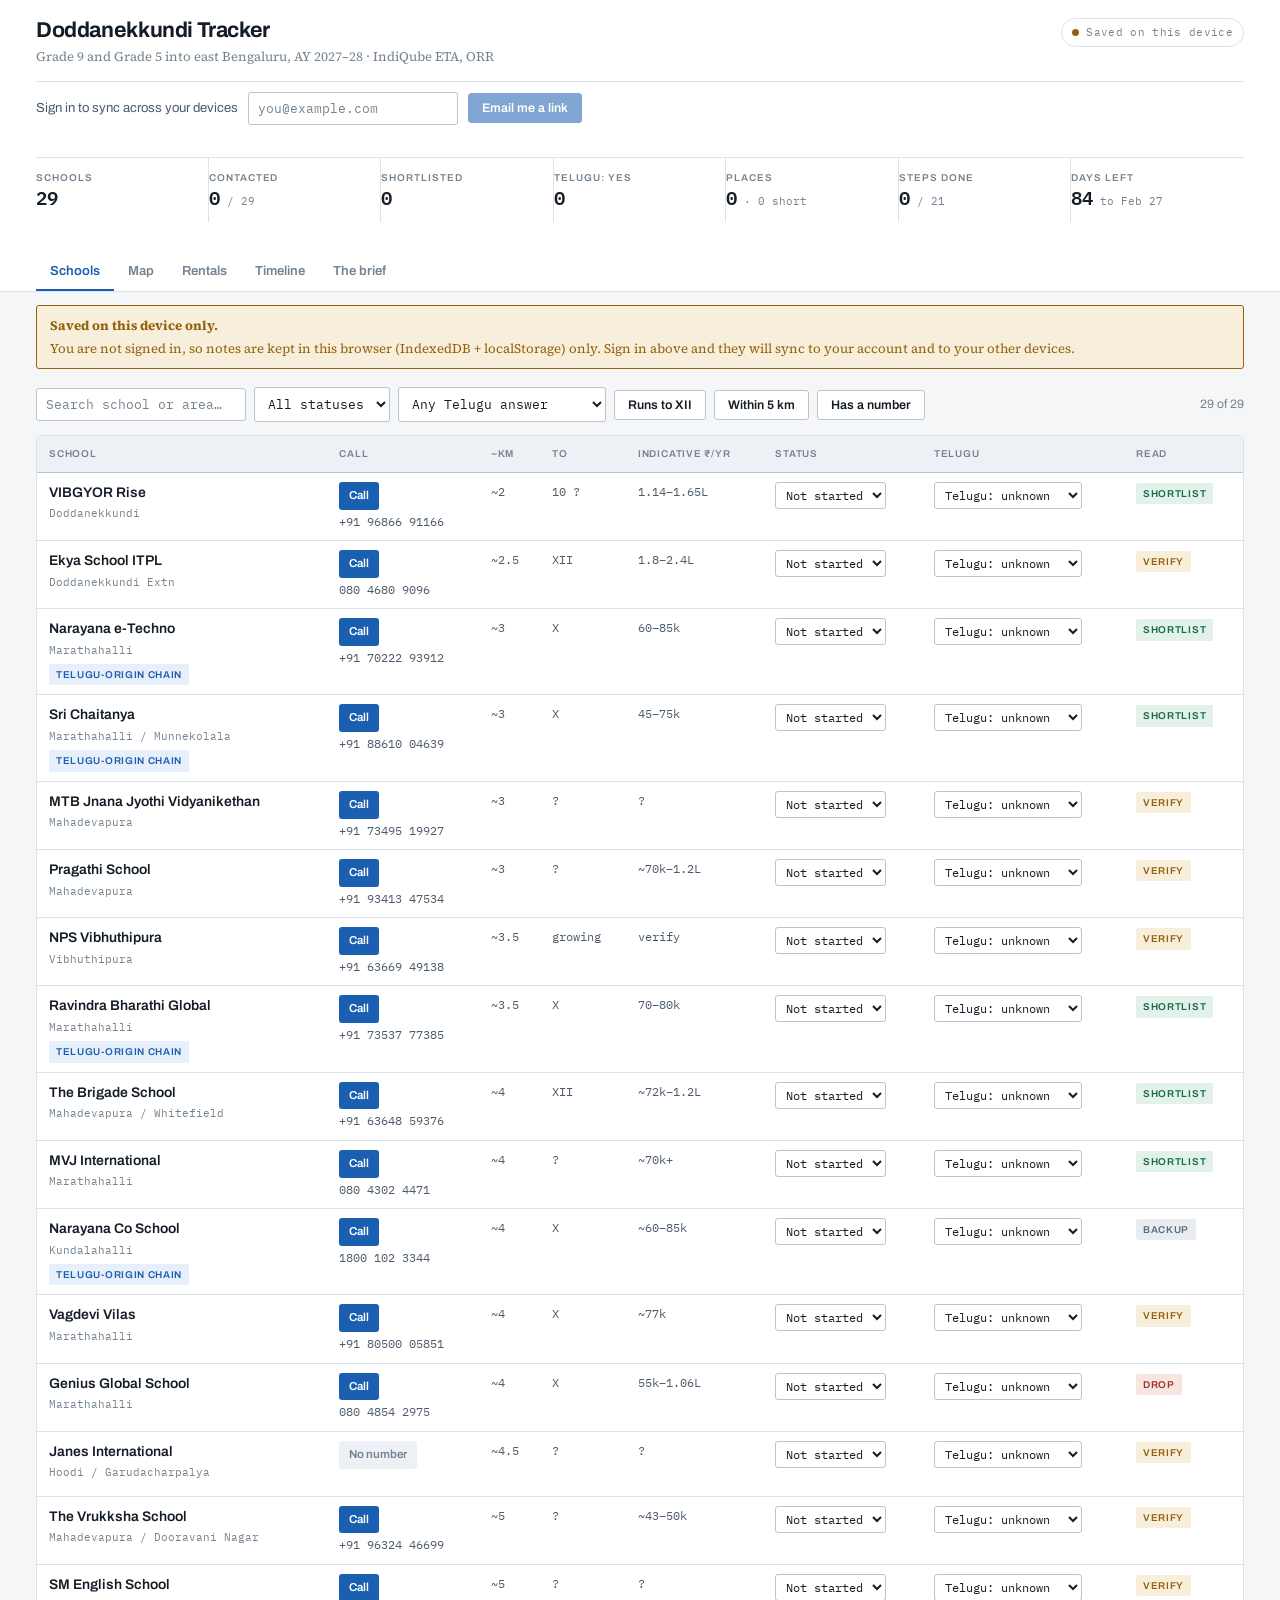
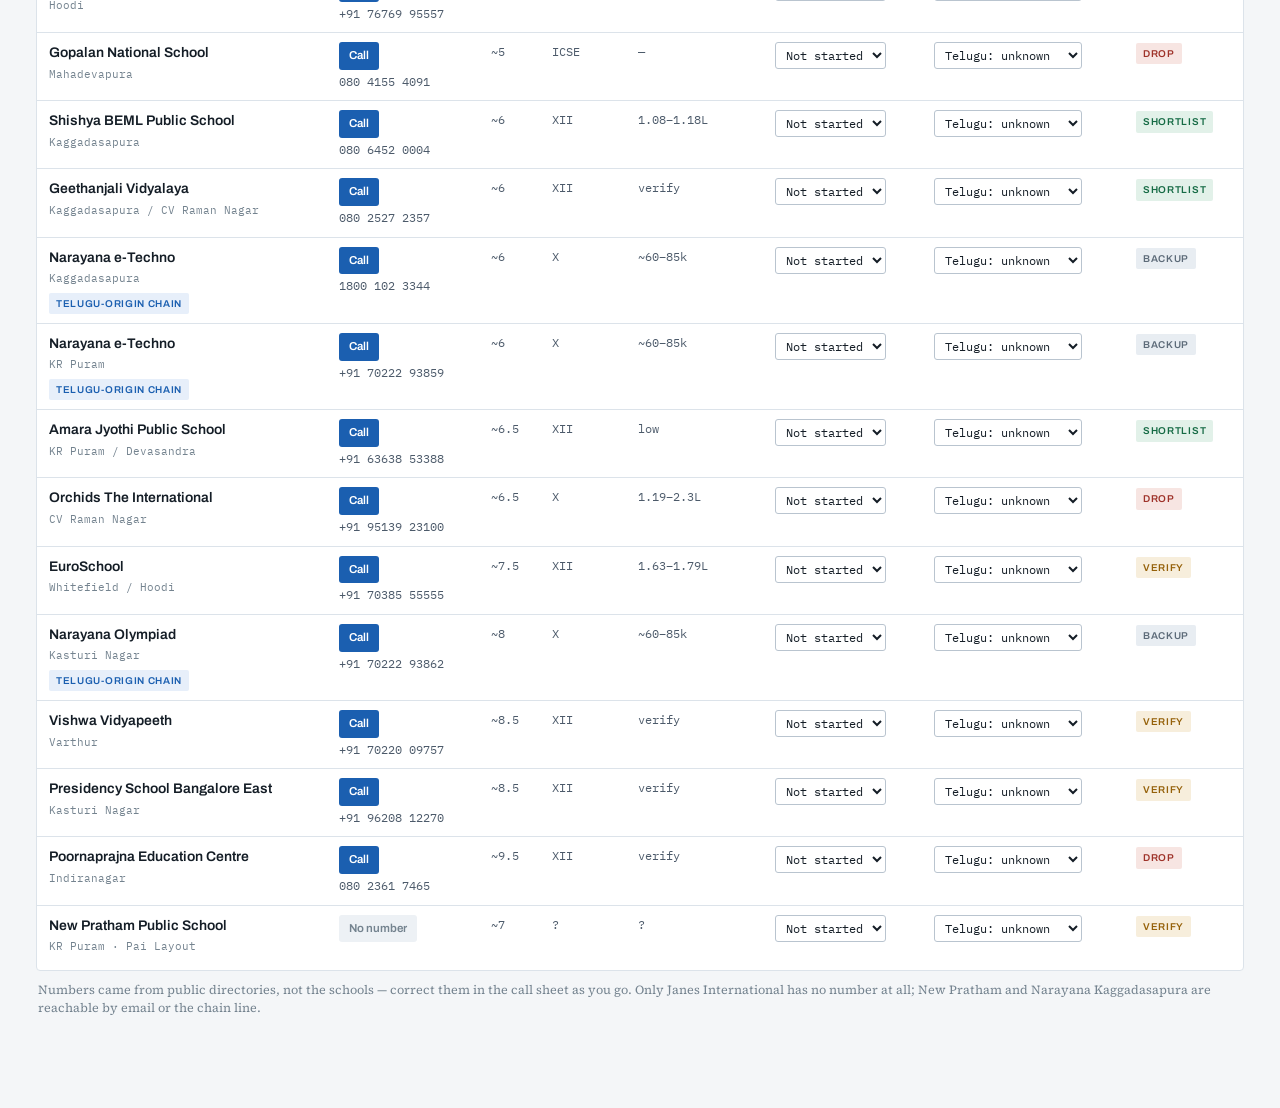
==== commit 937e2aa0: "Add a map of the shortlist against the office New Map tab plotting all 29 schools with a 5 km ring a" ====
--- a/index.html
+++ b/index.html
@@ -13,21 +13,23 @@
 <link rel="preconnect" href="https://fonts.googleapis.com">
 <link rel="preconnect" href="https://fonts.gstatic.com" crossorigin>
 <link rel="stylesheet" href="https://fonts.googleapis.com/css2?family=Archivo:wght@500;600;700&family=IBM+Plex+Mono:wght@400;500;600&family=Source+Serif+4:opsz,wght@8..60,400;8..60,600&display=swap">
-<link rel="stylesheet" href="styles.css?v=2">
+<link rel="stylesheet" href="vendor/leaflet.css?v=3">
+<link rel="stylesheet" href="styles.css?v=3">
 </head>
 <body>
 <div id="root"><noscript>This tracker needs JavaScript enabled.</noscript></div>
 
 <!-- Vendored rather than pulled from a CDN: no third-party runtime
      dependency, and the page keeps working offline once cached. -->
-<script src="vendor/react.production.min.js?v=2"></script>
-<script src="vendor/react-dom.production.min.js?v=2"></script>
-<script src="vendor/supabase.js?v=2"></script>
+<script src="vendor/react.production.min.js?v=3"></script>
+<script src="vendor/react-dom.production.min.js?v=3"></script>
+<script src="vendor/supabase.js?v=3"></script>
+<script src="vendor/leaflet.js?v=3"></script>
 
-<script src="config.js?v=2"></script>
-<script src="data.js?v=2"></script>
-<script src="store.js?v=2"></script>
-<script src="app.js?v=2"></script>
+<script src="config.js?v=3"></script>
+<script src="data.js?v=3"></script>
+<script src="store.js?v=3"></script>
+<script src="app.js?v=3"></script>
 
 <script>
 (function () {
--- a/vendor/leaflet.css
+++ b/vendor/leaflet.css
@@ -0,0 +1,661 @@
+/* required styles */
+
+.leaflet-pane,
+.leaflet-tile,
+.leaflet-marker-icon,
+.leaflet-marker-shadow,
+.leaflet-tile-container,
+.leaflet-pane > svg,
+.leaflet-pane > canvas,
+.leaflet-zoom-box,
+.leaflet-image-layer,
+.leaflet-layer {
+	position: absolute;
+	left: 0;
+	top: 0;
+	}
+.leaflet-container {
+	overflow: hidden;
+	}
+.leaflet-tile,
+.leaflet-marker-icon,
+.leaflet-marker-shadow {
+	-webkit-user-select: none;
+	   -moz-user-select: none;
+	        user-select: none;
+	  -webkit-user-drag: none;
+	}
+/* Prevents IE11 from highlighting tiles in blue */
+.leaflet-tile::selection {
+	background: transparent;
+}
+/* Safari renders non-retina tile on retina better with this, but Chrome is worse */
+.leaflet-safari .leaflet-tile {
+	image-rendering: -webkit-optimize-contrast;
+	}
+/* hack that prevents hw layers "stretching" when loading new tiles */
+.leaflet-safari .leaflet-tile-container {
+	width: 1600px;
+	height: 1600px;
+	-webkit-transform-origin: 0 0;
+	}
+.leaflet-marker-icon,
+.leaflet-marker-shadow {
+	display: block;
+	}
+/* .leaflet-container svg: reset svg max-width decleration shipped in Joomla! (joomla.org) 3.x */
+/* .leaflet-container img: map is broken in FF if you have max-width: 100% on tiles */
+.leaflet-container .leaflet-overlay-pane svg {
+	max-width: none !important;
+	max-height: none !important;
+	}
+.leaflet-container .leaflet-marker-pane img,
+.leaflet-container .leaflet-shadow-pane img,
+.leaflet-container .leaflet-tile-pane img,
+.leaflet-container img.leaflet-image-layer,
+.leaflet-container .leaflet-tile {
+	max-width: none !important;
+	max-height: none !important;
+	width: auto;
+	padding: 0;
+	}
+
+.leaflet-container img.leaflet-tile {
+	/* See: https://bugs.chromium.org/p/chromium/issues/detail?id=600120 */
+	mix-blend-mode: plus-lighter;
+}
+
+.leaflet-container.leaflet-touch-zoom {
+	-ms-touch-action: pan-x pan-y;
+	touch-action: pan-x pan-y;
+	}
+.leaflet-container.leaflet-touch-drag {
+	-ms-touch-action: pinch-zoom;
+	/* Fallback for FF which doesn't support pinch-zoom */
+	touch-action: none;
+	touch-action: pinch-zoom;
+}
+.leaflet-container.leaflet-touch-drag.leaflet-touch-zoom {
+	-ms-touch-action: none;
+	touch-action: none;
+}
+.leaflet-container {
+	-webkit-tap-highlight-color: transparent;
+}
+.leaflet-container a {
+	-webkit-tap-highlight-color: rgba(51, 181, 229, 0.4);
+}
+.leaflet-tile {
+	filter: inherit;
+	visibility: hidden;
+	}
+.leaflet-tile-loaded {
+	visibility: inherit;
+	}
+.leaflet-zoom-box {
+	width: 0;
+	height: 0;
+	-moz-box-sizing: border-box;
+	     box-sizing: border-box;
+	z-index: 800;
+	}
+/* workaround for https://bugzilla.mozilla.org/show_bug.cgi?id=888319 */
+.leaflet-overlay-pane svg {
+	-moz-user-select: none;
+	}
+
+.leaflet-pane         { z-index: 400; }
+
+.leaflet-tile-pane    { z-index: 200; }
+.leaflet-overlay-pane { z-index: 400; }
+.leaflet-shadow-pane  { z-index: 500; }
+.leaflet-marker-pane  { z-index: 600; }
+.leaflet-tooltip-pane   { z-index: 650; }
+.leaflet-popup-pane   { z-index: 700; }
+
+.leaflet-map-pane canvas { z-index: 100; }
+.leaflet-map-pane svg    { z-index: 200; }
+
+.leaflet-vml-shape {
+	width: 1px;
+	height: 1px;
+	}
+.lvml {
+	behavior: url(#default#VML);
+	display: inline-block;
+	position: absolute;
+	}
+
+
+/* control positioning */
+
+.leaflet-control {
+	position: relative;
+	z-index: 800;
+	pointer-events: visiblePainted; /* IE 9-10 doesn't have auto */
+	pointer-events: auto;
+	}
+.leaflet-top,
+.leaflet-bottom {
+	position: absolute;
+	z-index: 1000;
+	pointer-events: none;
+	}
+.leaflet-top {
+	top: 0;
+	}
+.leaflet-right {
+	right: 0;
+	}
+.leaflet-bottom {
+	bottom: 0;
+	}
+.leaflet-left {
+	left: 0;
+	}
+.leaflet-control {
+	float: left;
+	clear: both;
+	}
+.leaflet-right .leaflet-control {
+	float: right;
+	}
+.leaflet-top .leaflet-control {
+	margin-top: 10px;
+	}
+.leaflet-bottom .leaflet-control {
+	margin-bottom: 10px;
+	}
+.leaflet-left .leaflet-control {
+	margin-left: 10px;
+	}
+.leaflet-right .leaflet-control {
+	margin-right: 10px;
+	}
+
+
+/* zoom and fade animations */
+
+.leaflet-fade-anim .leaflet-popup {
+	opacity: 0;
+	-webkit-transition: opacity 0.2s linear;
+	   -moz-transition: opacity 0.2s linear;
+	        transition: opacity 0.2s linear;
+	}
+.leaflet-fade-anim .leaflet-map-pane .leaflet-popup {
+	opacity: 1;
+	}
+.leaflet-zoom-animated {
+	-webkit-transform-origin: 0 0;
+	    -ms-transform-origin: 0 0;
+	        transform-origin: 0 0;
+	}
+svg.leaflet-zoom-animated {
+	will-change: transform;
+}
+
+.leaflet-zoom-anim .leaflet-zoom-animated {
+	-webkit-transition: -webkit-transform 0.25s cubic-bezier(0,0,0.25,1);
+	   -moz-transition:    -moz-transform 0.25s cubic-bezier(0,0,0.25,1);
+	        transition:         transform 0.25s cubic-bezier(0,0,0.25,1);
+	}
+.leaflet-zoom-anim .leaflet-tile,
+.leaflet-pan-anim .leaflet-tile {
+	-webkit-transition: none;
+	   -moz-transition: none;
+	        transition: none;
+	}
+
+.leaflet-zoom-anim .leaflet-zoom-hide {
+	visibility: hidden;
+	}
+
+
+/* cursors */
+
+.leaflet-interactive {
+	cursor: pointer;
+	}
+.leaflet-grab {
+	cursor: -webkit-grab;
+	cursor:    -moz-grab;
+	cursor:         grab;
+	}
+.leaflet-crosshair,
+.leaflet-crosshair .leaflet-interactive {
+	cursor: crosshair;
+	}
+.leaflet-popup-pane,
+.leaflet-control {
+	cursor: auto;
+	}
+.leaflet-dragging .leaflet-grab,
+.leaflet-dragging .leaflet-grab .leaflet-interactive,
+.leaflet-dragging .leaflet-marker-draggable {
+	cursor: move;
+	cursor: -webkit-grabbing;
+	cursor:    -moz-grabbing;
+	cursor:         grabbing;
+	}
+
+/* marker & overlays interactivity */
+.leaflet-marker-icon,
+.leaflet-marker-shadow,
+.leaflet-image-layer,
+.leaflet-pane > svg path,
+.leaflet-tile-container {
+	pointer-events: none;
+	}
+
+.leaflet-marker-icon.leaflet-interactive,
+.leaflet-image-layer.leaflet-interactive,
+.leaflet-pane > svg path.leaflet-interactive,
+svg.leaflet-image-layer.leaflet-interactive path {
+	pointer-events: visiblePainted; /* IE 9-10 doesn't have auto */
+	pointer-events: auto;
+	}
+
+/* visual tweaks */
+
+.leaflet-container {
+	background: #ddd;
+	outline-offset: 1px;
+	}
+.leaflet-container a {
+	color: #0078A8;
+	}
+.leaflet-zoom-box {
+	border: 2px dotted #38f;
+	background: rgba(255,255,255,0.5);
+	}
+
+
+/* general typography */
+.leaflet-container {
+	font-family: "Helvetica Neue", Arial, Helvetica, sans-serif;
+	font-size: 12px;
+	font-size: 0.75rem;
+	line-height: 1.5;
+	}
+
+
+/* general toolbar styles */
+
+.leaflet-bar {
+	box-shadow: 0 1px 5px rgba(0,0,0,0.65);
+	border-radius: 4px;
+	}
+.leaflet-bar a {
+	background-color: #fff;
+	border-bottom: 1px solid #ccc;
+	width: 26px;
+	height: 26px;
+	line-height: 26px;
+	display: block;
+	text-align: center;
+	text-decoration: none;
+	color: black;
+	}
+.leaflet-bar a,
+.leaflet-control-layers-toggle {
+	background-position: 50% 50%;
+	background-repeat: no-repeat;
+	display: block;
+	}
+.leaflet-bar a:hover,
+.leaflet-bar a:focus {
+	background-color: #f4f4f4;
+	}
+.leaflet-bar a:first-child {
+	border-top-left-radius: 4px;
+	border-top-right-radius: 4px;
+	}
+.leaflet-bar a:last-child {
+	border-bottom-left-radius: 4px;
+	border-bottom-right-radius: 4px;
+	border-bottom: none;
+	}
+.leaflet-bar a.leaflet-disabled {
+	cursor: default;
+	background-color: #f4f4f4;
+	color: #bbb;
+	}
+
+.leaflet-touch .leaflet-bar a {
+	width: 30px;
+	height: 30px;
+	line-height: 30px;
+	}
+.leaflet-touch .leaflet-bar a:first-child {
+	border-top-left-radius: 2px;
+	border-top-right-radius: 2px;
+	}
+.leaflet-touch .leaflet-bar a:last-child {
+	border-bottom-left-radius: 2px;
+	border-bottom-right-radius: 2px;
+	}
+
+/* zoom control */
+
+.leaflet-control-zoom-in,
+.leaflet-control-zoom-out {
+	font: bold 18px 'Lucida Console', Monaco, monospace;
+	text-indent: 1px;
+	}
+
+.leaflet-touch .leaflet-control-zoom-in, .leaflet-touch .leaflet-control-zoom-out  {
+	font-size: 22px;
+	}
+
+
+/* layers control */
+
+.leaflet-control-layers {
+	box-shadow: 0 1px 5px rgba(0,0,0,0.4);
+	background: #fff;
+	border-radius: 5px;
+	}
+.leaflet-control-layers-toggle {
+	background-image: url(images/layers.png);
+	width: 36px;
+	height: 36px;
+	}
+.leaflet-retina .leaflet-control-layers-toggle {
+	background-image: url(images/layers-2x.png);
+	background-size: 26px 26px;
+	}
+.leaflet-touch .leaflet-control-layers-toggle {
+	width: 44px;
+	height: 44px;
+	}
+.leaflet-control-layers .leaflet-control-layers-list,
+.leaflet-control-layers-expanded .leaflet-control-layers-toggle {
+	display: none;
+	}
+.leaflet-control-layers-expanded .leaflet-control-layers-list {
+	display: block;
+	position: relative;
+	}
+.leaflet-control-layers-expanded {
+	padding: 6px 10px 6px 6px;
+	color: #333;
+	background: #fff;
+	}
+.leaflet-control-layers-scrollbar {
+	overflow-y: scroll;
+	overflow-x: hidden;
+	padding-right: 5px;
+	}
+.leaflet-control-layers-selector {
+	margin-top: 2px;
+	position: relative;
+	top: 1px;
+	}
+.leaflet-control-layers label {
+	display: block;
+	font-size: 13px;
+	font-size: 1.08333em;
+	}
+.leaflet-control-layers-separator {
+	height: 0;
+	border-top: 1px solid #ddd;
+	margin: 5px -10px 5px -6px;
+	}
+
+/* Default icon URLs */
+.leaflet-default-icon-path { /* used only in path-guessing heuristic, see L.Icon.Default */
+	background-image: url(images/marker-icon.png);
+	}
+
+
+/* attribution and scale controls */
+
+.leaflet-container .leaflet-control-attribution {
+	background: #fff;
+	background: rgba(255, 255, 255, 0.8);
+	margin: 0;
+	}
+.leaflet-control-attribution,
+.leaflet-control-scale-line {
+	padding: 0 5px;
+	color: #333;
+	line-height: 1.4;
+	}
+.leaflet-control-attribution a {
+	text-decoration: none;
+	}
+.leaflet-control-attribution a:hover,
+.leaflet-control-attribution a:focus {
+	text-decoration: underline;
+	}
+.leaflet-attribution-flag {
+	display: inline !important;
+	vertical-align: baseline !important;
+	width: 1em;
+	height: 0.6669em;
+	}
+.leaflet-left .leaflet-control-scale {
+	margin-left: 5px;
+	}
+.leaflet-bottom .leaflet-control-scale {
+	margin-bottom: 5px;
+	}
+.leaflet-control-scale-line {
+	border: 2px solid #777;
+	border-top: none;
+	line-height: 1.1;
+	padding: 2px 5px 1px;
+	white-space: nowrap;
+	-moz-box-sizing: border-box;
+	     box-sizing: border-box;
+	background: rgba(255, 255, 255, 0.8);
+	text-shadow: 1px 1px #fff;
+	}
+.leaflet-control-scale-line:not(:first-child) {
+	border-top: 2px solid #777;
+	border-bottom: none;
+	margin-top: -2px;
+	}
+.leaflet-control-scale-line:not(:first-child):not(:last-child) {
+	border-bottom: 2px solid #777;
+	}
+
+.leaflet-touch .leaflet-control-attribution,
+.leaflet-touch .leaflet-control-layers,
+.leaflet-touch .leaflet-bar {
+	box-shadow: none;
+	}
+.leaflet-touch .leaflet-control-layers,
+.leaflet-touch .leaflet-bar {
+	border: 2px solid rgba(0,0,0,0.2);
+	background-clip: padding-box;
+	}
+
+
+/* popup */
+
+.leaflet-popup {
+	position: absolute;
+	text-align: center;
+	margin-bottom: 20px;
+	}
+.leaflet-popup-content-wrapper {
+	padding: 1px;
+	text-align: left;
+	border-radius: 12px;
+	}
+.leaflet-popup-content {
+	margin: 13px 24px 13px 20px;
+	line-height: 1.3;
+	font-size: 13px;
+	font-size: 1.08333em;
+	min-height: 1px;
+	}
+.leaflet-popup-content p {
+	margin: 17px 0;
+	margin: 1.3em 0;
+	}
+.leaflet-popup-tip-container {
+	width: 40px;
+	height: 20px;
+	position: absolute;
+	left: 50%;
+	margin-top: -1px;
+	margin-left: -20px;
+	overflow: hidden;
+	pointer-events: none;
+	}
+.leaflet-popup-tip {
+	width: 17px;
+	height: 17px;
+	padding: 1px;
+
+	margin: -10px auto 0;
+	pointer-events: auto;
+
+	-webkit-transform: rotate(45deg);
+	   -moz-transform: rotate(45deg);
+	    -ms-transform: rotate(45deg);
+	        transform: rotate(45deg);
+	}
+.leaflet-popup-content-wrapper,
+.leaflet-popup-tip {
+	background: white;
+	color: #333;
+	box-shadow: 0 3px 14px rgba(0,0,0,0.4);
+	}
+.leaflet-container a.leaflet-popup-close-button {
+	position: absolute;
+	top: 0;
+	right: 0;
+	border: none;
+	text-align: center;
+	width: 24px;
+	height: 24px;
+	font: 16px/24px Tahoma, Verdana, sans-serif;
+	color: #757575;
+	text-decoration: none;
+	background: transparent;
+	}
+.leaflet-container a.leaflet-popup-close-button:hover,
+.leaflet-container a.leaflet-popup-close-button:focus {
+	color: #585858;
+	}
+.leaflet-popup-scrolled {
+	overflow: auto;
+	}
+
+.leaflet-oldie .leaflet-popup-content-wrapper {
+	-ms-zoom: 1;
+	}
+.leaflet-oldie .leaflet-popup-tip {
+	width: 24px;
+	margin: 0 auto;
+
+	-ms-filter: "progid:DXImageTransform.Microsoft.Matrix(M11=0.70710678, M12=0.70710678, M21=-0.70710678, M22=0.70710678)";
+	filter: progid:DXImageTransform.Microsoft.Matrix(M11=0.70710678, M12=0.70710678, M21=-0.70710678, M22=0.70710678);
+	}
+
+.leaflet-oldie .leaflet-control-zoom,
+.leaflet-oldie .leaflet-control-layers,
+.leaflet-oldie .leaflet-popup-content-wrapper,
+.leaflet-oldie .leaflet-popup-tip {
+	border: 1px solid #999;
+	}
+
+
+/* div icon */
+
+.leaflet-div-icon {
+	background: #fff;
+	border: 1px solid #666;
+	}
+
+
+/* Tooltip */
+/* Base styles for the element that has a tooltip */
+.leaflet-tooltip {
+	position: absolute;
+	padding: 6px;
+	background-color: #fff;
+	border: 1px solid #fff;
+	border-radius: 3px;
+	color: #222;
+	white-space: nowrap;
+	-webkit-user-select: none;
+	-moz-user-select: none;
+	-ms-user-select: none;
+	user-select: none;
+	pointer-events: none;
+	box-shadow: 0 1px 3px rgba(0,0,0,0.4);
+	}
+.leaflet-tooltip.leaflet-interactive {
+	cursor: pointer;
+	pointer-events: auto;
+	}
+.leaflet-tooltip-top:before,
+.leaflet-tooltip-bottom:before,
+.leaflet-tooltip-left:before,
+.leaflet-tooltip-right:before {
+	position: absolute;
+	pointer-events: none;
+	border: 6px solid transparent;
+	background: transparent;
+	content: "";
+	}
+
+/* Directions */
+
+.leaflet-tooltip-bottom {
+	margin-top: 6px;
+}
+.leaflet-tooltip-top {
+	margin-top: -6px;
+}
+.leaflet-tooltip-bottom:before,
+.leaflet-tooltip-top:before {
+	left: 50%;
+	margin-left: -6px;
+	}
+.leaflet-tooltip-top:before {
+	bottom: 0;
+	margin-bottom: -12px;
+	border-top-color: #fff;
+	}
+.leaflet-tooltip-bottom:before {
+	top: 0;
+	margin-top: -12px;
+	margin-left: -6px;
+	border-bottom-color: #fff;
+	}
+.leaflet-tooltip-left {
+	margin-left: -6px;
+}
+.leaflet-tooltip-right {
+	margin-left: 6px;
+}
+.leaflet-tooltip-left:before,
+.leaflet-tooltip-right:before {
+	top: 50%;
+	margin-top: -6px;
+	}
+.leaflet-tooltip-left:before {
+	right: 0;
+	margin-right: -12px;
+	border-left-color: #fff;
+	}
+.leaflet-tooltip-right:before {
+	left: 0;
+	margin-left: -12px;
+	border-right-color: #fff;
+	}
+
+/* Printing */
+
+@media print {
+	/* Prevent printers from removing background-images of controls. */
+	.leaflet-control {
+		-webkit-print-color-adjust: exact;
+		print-color-adjust: exact;
+		}
+	}
--- a/styles.css
+++ b/styles.css
@@ -173,3 +173,13 @@
 .authbar button:disabled{opacity:.55;cursor:default}
 .note-inline{font-size:.78rem;color:var(--go)}
 .note-inline.bad{color:var(--stop)}
+
+/* ---- map ---- */
+.mapbox{height:min(62vh,560px);min-height:360px;border:1px solid var(--rule);border-radius:4px;background:var(--surface-2)}
+.maplegend{display:flex;gap:16px;flex-wrap:wrap;align-items:center;margin:18px 0 10px;
+  font-family:Archivo,sans-serif;font-size:.72rem;color:var(--ink-2)}
+.lg-item{display:inline-flex;align-items:center;gap:6px;white-space:nowrap}
+.lg-item .dot{width:11px;height:11px;border-radius:50%;display:inline-block;border:1.5px solid #20303F;font-style:normal}
+.leaflet-popup-content{font-family:"Source Serif 4",Georgia,serif;font-size:.86rem;line-height:1.5}
+.leaflet-popup-content a{color:#1B5FB0;font-family:Archivo,sans-serif;font-weight:600;font-size:.8rem}
+.leaflet-container{font:inherit;border-radius:4px}
